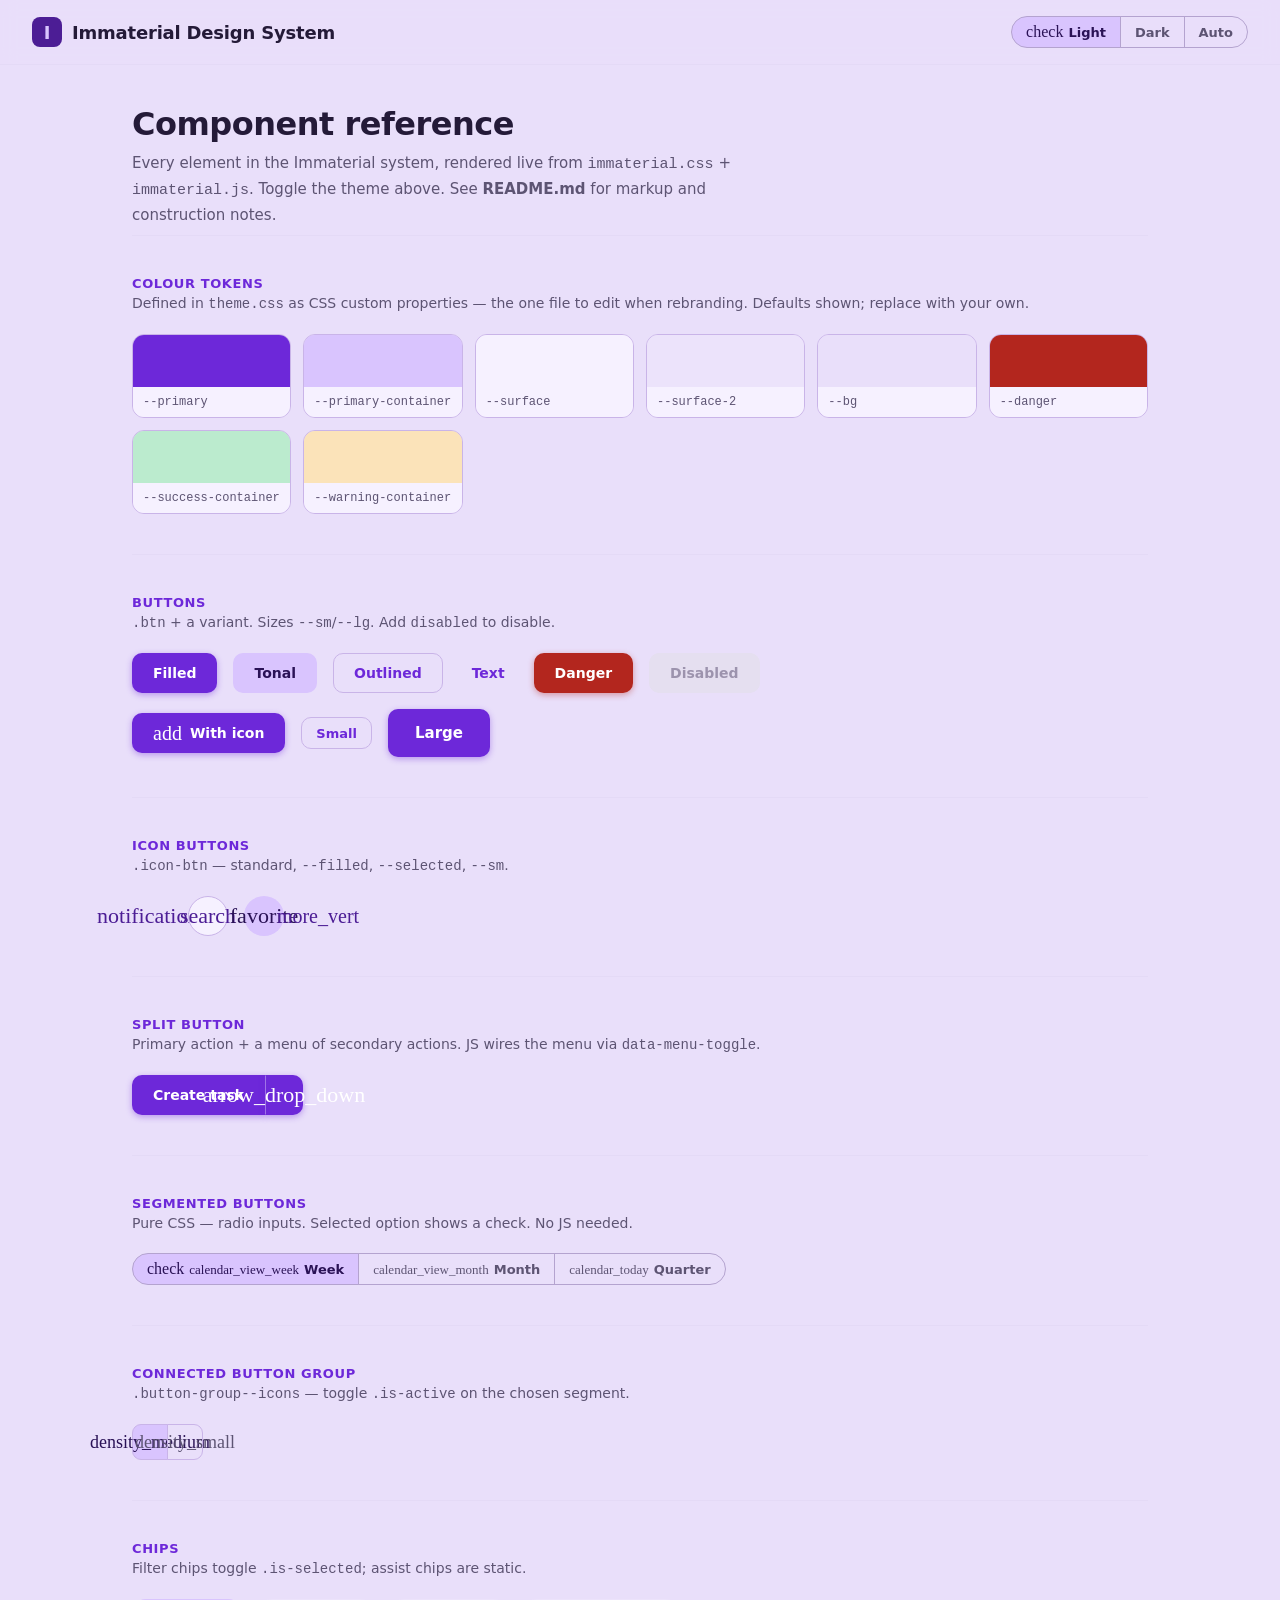
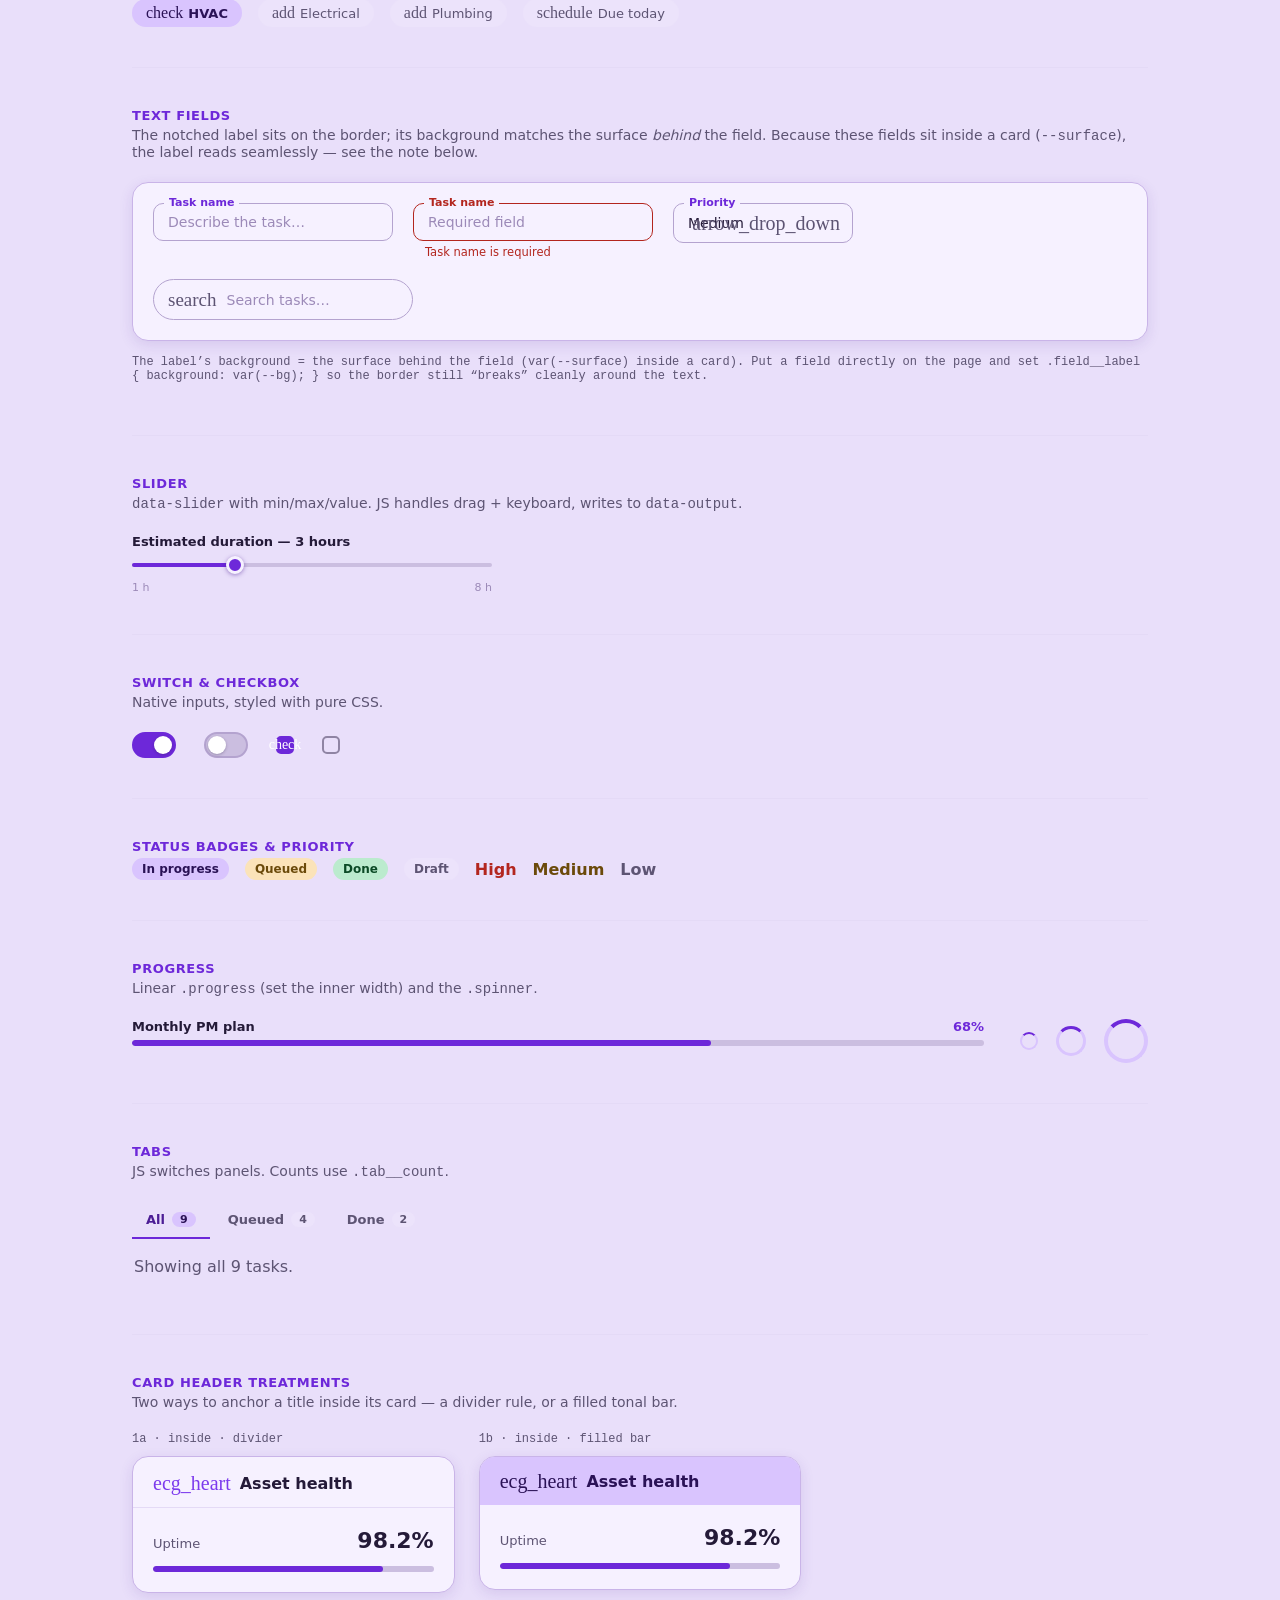
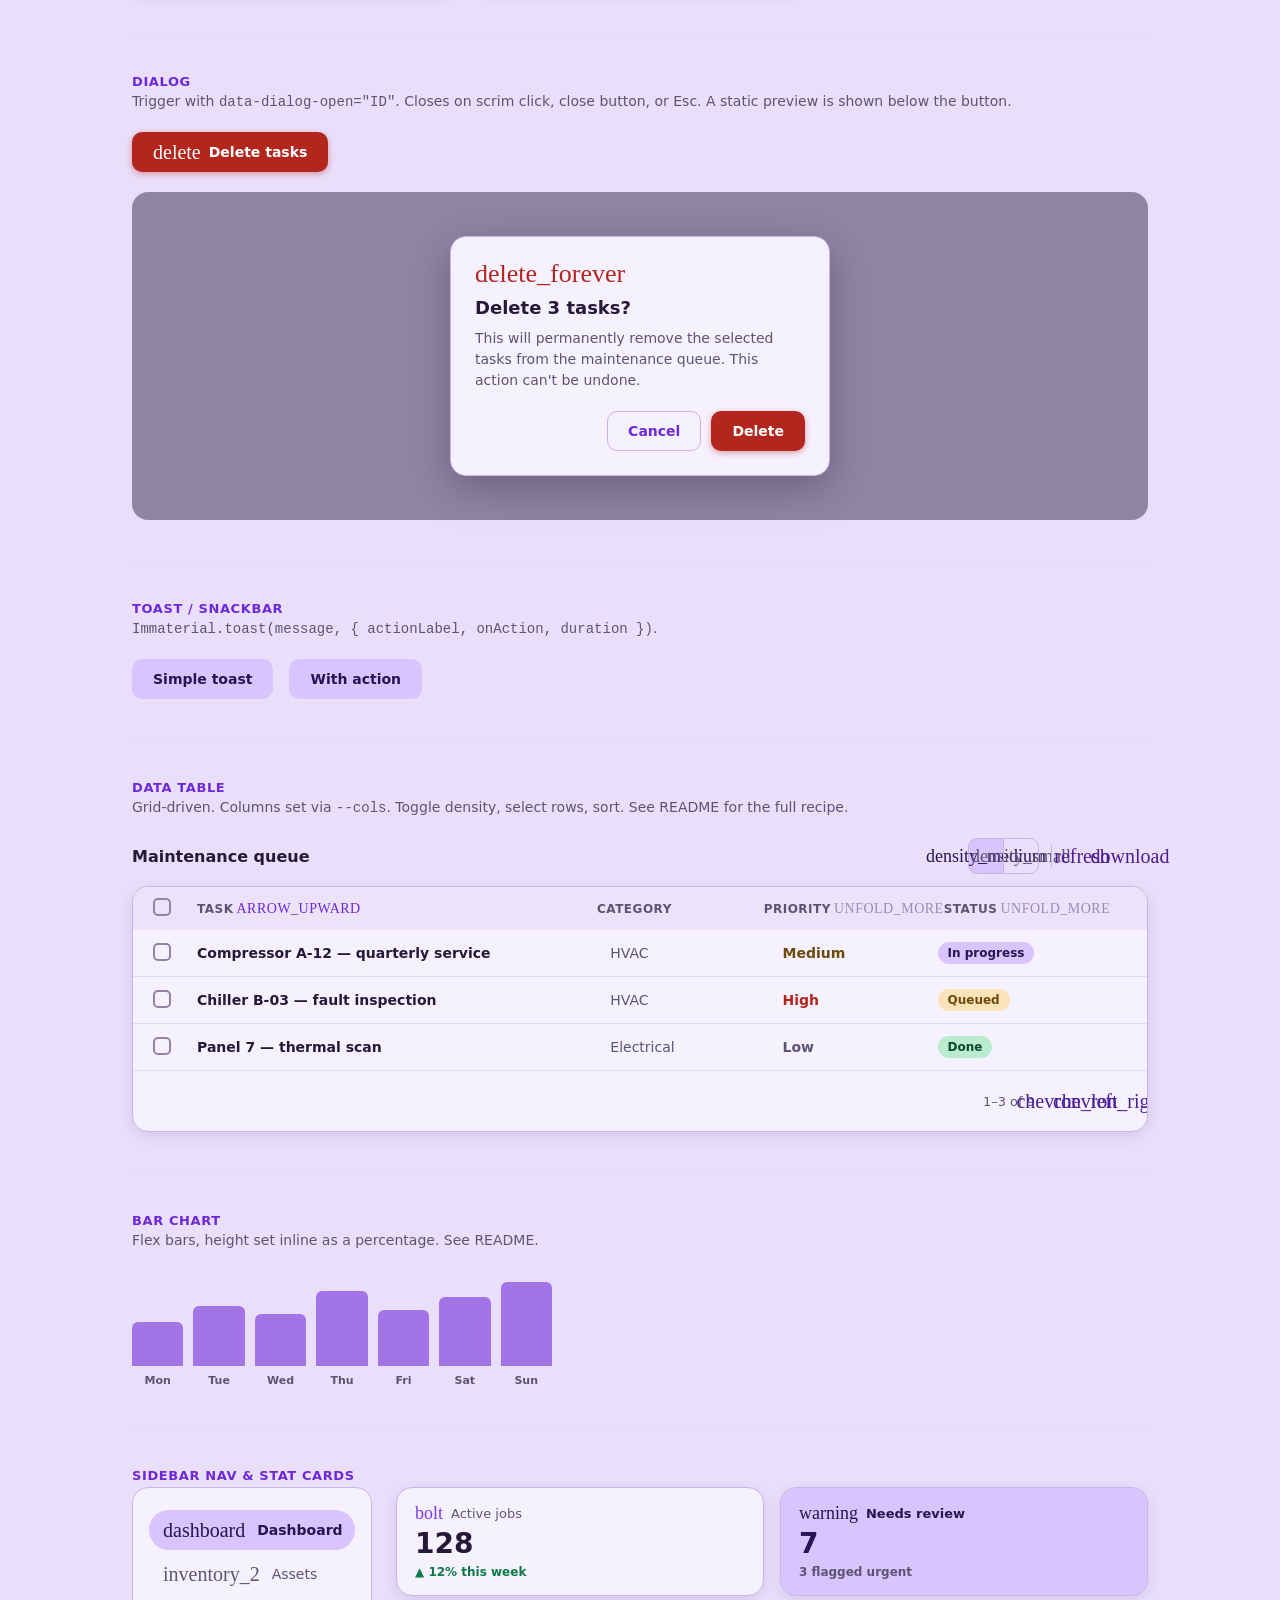
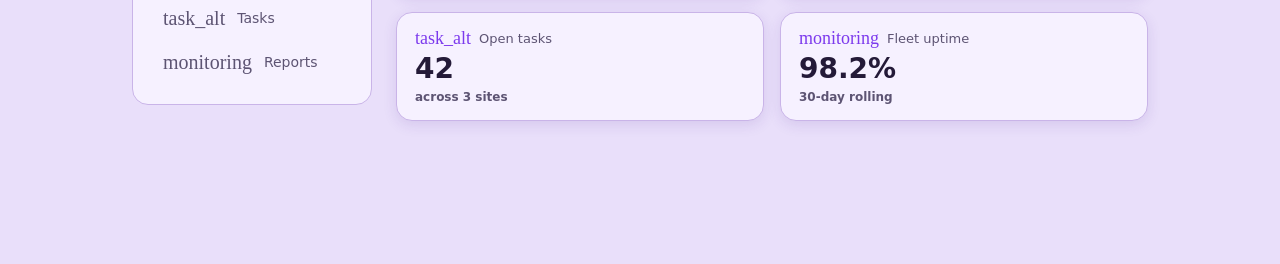
==== showcase.html @ 4eaa30fc "Add files via upload" ====
<!DOCTYPE html>
<html lang="en" data-theme="light">
<head>
<meta charset="utf-8">
<meta name="viewport" content="width=device-width, initial-scale=1">
<title>Immaterial Design System — Reference</title>
<link rel="stylesheet" href="theme.css">
<link rel="stylesheet" href="immaterial.css">
<style>
  /* Fonts are assumed to be self-hosted locally (see README §1).
     Point these at your own font files; the demo falls back to
     system fonts if they aren't present. */
  @font-face {
    font-family: 'Roboto Flex';
    src: url('fonts/RobotoFlex.woff2') format('woff2');
    font-weight: 100 1000; font-display: swap;
  }
  @font-face {
    font-family: 'Material Symbols Rounded';
    src: url('fonts/MaterialSymbolsRounded.woff2') format('woff2');
    font-weight: 100 700; font-display: swap;
  }
</style>
<style>
  /* Demo-page scaffolding only — NOT part of the design system. */
  body { padding-bottom: 120px; }
  .topbar {
    position: sticky; top: 0; z-index: 50;
    display: flex; align-items: center; gap: 16px;
    padding: 16px 32px;
    background: color-mix(in srgb, var(--bg) 88%, transparent);
    backdrop-filter: blur(8px);
    border-bottom: 1px solid var(--divider);
  }
  .topbar__title { font-size: 18px; font-weight: 700; letter-spacing: -0.2px; flex: 1; display: flex; align-items: center; gap: 10px; }
  .topbar__logo { width: 30px; height: 30px; border-radius: 8px; background: var(--primary-strong); color: var(--primary-container); display: flex; align-items: center; justify-content: center; font-weight: 700; }
  .wrap { max-width: 1080px; margin: 0 auto; padding: 0 32px; }
  .lead { padding: 40px 0 8px; }
  .lead h1 { font-size: 32px; font-weight: 700; letter-spacing: -0.5px; margin: 0 0 8px; }
  .lead p { color: var(--text-muted); font-size: 15px; line-height: 1.6; margin: 0; max-width: 620px; }
  section.block { padding: 40px 0; border-top: 1px solid var(--divider); }
  section.block > h2 { font-size: 13px; font-weight: 700; letter-spacing: 0.6px; text-transform: uppercase; color: var(--primary); margin: 0 0 4px; }
  section.block > .desc { color: var(--text-muted); font-size: 14px; margin: 0 0 22px; }
  .row { display: flex; flex-wrap: wrap; gap: 16px; align-items: center; }
  .row--top { align-items: flex-start; }
  .stack { display: flex; flex-direction: column; gap: 16px; }
  .swatches { display: grid; grid-template-columns: repeat(auto-fill, minmax(150px, 1fr)); gap: 12px; }
  .swatch { border: 1px solid var(--border); border-radius: 12px; overflow: hidden; font-size: 12px; }
  .swatch__chip { height: 52px; }
  .swatch__name { padding: 8px 10px; background: var(--surface); color: var(--text-muted); font-family: ui-monospace, monospace; }
  .cards-grid { display: grid; grid-template-columns: repeat(auto-fill, minmax(300px, 1fr)); gap: 34px 24px; }
  .cardcase { display: flex; flex-direction: column; gap: 10px; }
  .cardcase__tag { font-family: ui-monospace, monospace; font-size: 12px; color: var(--text-muted); }
  .demo-body { display: flex; flex-direction: column; gap: 13px; }
  .demo-body__row { display: flex; justify-content: space-between; align-items: baseline; }
  .caption { font-size: 12px; color: var(--text-muted); font-family: ui-monospace, monospace; }
</style>
</head>
<body>

<!-- ══════ TOP BAR ══════ -->
<div class="topbar">
  <div class="topbar__title"><span class="topbar__logo">I</span> Immaterial Design System</div>
  <div class="segmented" role="radiogroup" aria-label="Theme">
    <label class="segmented__option"><input type="radio" name="theme" value="light" checked onchange="Immaterial.setTheme('light')"><span class="icon segmented__check">check</span>Light</label>
    <label class="segmented__option"><input type="radio" name="theme" value="dark" onchange="Immaterial.setTheme('dark')"><span class="icon segmented__check">check</span>Dark</label>
    <label class="segmented__option"><input type="radio" name="theme" value="auto" onchange="Immaterial.setTheme('auto')"><span class="icon segmented__check">check</span>Auto</label>
  </div>
</div>

<div class="wrap">

  <div class="lead">
    <h1>Component reference</h1>
    <p>Every element in the Immaterial system, rendered live from <code>immaterial.css</code> + <code>immaterial.js</code>. Toggle the theme above. See <strong>README.md</strong> for markup and construction notes.</p>
  </div>

  <!-- COLOUR TOKENS -->
  <section class="block">
    <h2>Colour tokens</h2>
    <p class="desc">Defined in <code>theme.css</code> as CSS custom properties — the one file to edit when rebranding. Defaults shown; replace with your own.</p>
    <div class="swatches">
      <div class="swatch"><div class="swatch__chip" style="background:var(--primary)"></div><div class="swatch__name">--primary</div></div>
      <div class="swatch"><div class="swatch__chip" style="background:var(--primary-container)"></div><div class="swatch__name">--primary-container</div></div>
      <div class="swatch"><div class="swatch__chip" style="background:var(--surface)"></div><div class="swatch__name">--surface</div></div>
      <div class="swatch"><div class="swatch__chip" style="background:var(--surface-2)"></div><div class="swatch__name">--surface-2</div></div>
      <div class="swatch"><div class="swatch__chip" style="background:var(--bg)"></div><div class="swatch__name">--bg</div></div>
      <div class="swatch"><div class="swatch__chip" style="background:var(--danger)"></div><div class="swatch__name">--danger</div></div>
      <div class="swatch"><div class="swatch__chip" style="background:var(--success-container)"></div><div class="swatch__name">--success-container</div></div>
      <div class="swatch"><div class="swatch__chip" style="background:var(--warning-container)"></div><div class="swatch__name">--warning-container</div></div>
    </div>
  </section>

  <!-- BUTTONS -->
  <section class="block">
    <h2>Buttons</h2>
    <p class="desc"><code>.btn</code> + a variant. Sizes <code>--sm</code>/<code>--lg</code>. Add <code>disabled</code> to disable.</p>
    <div class="stack">
      <div class="row">
        <button class="btn btn--filled">Filled</button>
        <button class="btn btn--tonal">Tonal</button>
        <button class="btn btn--outlined">Outlined</button>
        <button class="btn btn--text">Text</button>
        <button class="btn btn--danger">Danger</button>
        <button class="btn btn--filled" disabled>Disabled</button>
      </div>
      <div class="row">
        <button class="btn btn--filled"><span class="icon">add</span> With icon</button>
        <button class="btn btn--sm btn--outlined">Small</button>
        <button class="btn btn--lg btn--filled">Large</button>
      </div>
    </div>
  </section>

  <!-- ICON BUTTONS -->
  <section class="block">
    <h2>Icon buttons</h2>
    <p class="desc"><code>.icon-btn</code> — standard, <code>--filled</code>, <code>--selected</code>, <code>--sm</code>.</p>
    <div class="row">
      <button class="icon-btn"><span class="icon">notifications</span></button>
      <button class="icon-btn icon-btn--filled"><span class="icon">search</span></button>
      <button class="icon-btn icon-btn--selected"><span class="icon">favorite</span></button>
      <button class="icon-btn icon-btn--sm"><span class="icon">more_vert</span></button>
    </div>
  </section>

  <!-- SPLIT BUTTON -->
  <section class="block">
    <h2>Split button</h2>
    <p class="desc">Primary action + a menu of secondary actions. JS wires the menu via <code>data-menu-toggle</code>.</p>
    <div class="split-button" data-menu-wrap>
      <button class="btn btn--filled split-button__main" onclick="Immaterial.toast('Task created')">Create task</button>
      <button class="btn btn--filled split-button__arrow" data-menu-toggle aria-label="More actions"><span class="icon">arrow_drop_down</span></button>
      <div class="menu menu--right" hidden>
        <button class="menu__item" onclick="Immaterial.toast('Opening assignment…')">Create &amp; assign…</button>
        <button class="menu__item" onclick="Immaterial.toast('Saved as draft')">Save as draft</button>
      </div>
    </div>
  </section>

  <!-- SEGMENTED -->
  <section class="block">
    <h2>Segmented buttons</h2>
    <p class="desc">Pure CSS — radio inputs. Selected option shows a check. No JS needed.</p>
    <div class="segmented" role="radiogroup" aria-label="Range">
      <label class="segmented__option"><input type="radio" name="range" checked><span class="icon segmented__check">check</span><span class="icon">calendar_view_week</span>Week</label>
      <label class="segmented__option"><input type="radio" name="range"><span class="icon segmented__check">check</span><span class="icon">calendar_view_month</span>Month</label>
      <label class="segmented__option"><input type="radio" name="range"><span class="icon segmented__check">check</span><span class="icon">calendar_today</span>Quarter</label>
    </div>
  </section>

  <!-- BUTTON GROUP -->
  <section class="block">
    <h2>Connected button group</h2>
    <p class="desc"><code>.button-group--icons</code> — toggle <code>.is-active</code> on the chosen segment.</p>
    <div class="button-group button-group--icons" id="density-demo">
      <button class="is-active" onclick="pick(this)"><span class="icon">density_medium</span></button>
      <button onclick="pick(this)"><span class="icon">density_small</span></button>
    </div>
  </section>

  <!-- CHIPS -->
  <section class="block">
    <h2>Chips</h2>
    <p class="desc">Filter chips toggle <code>.is-selected</code>; assist chips are static.</p>
    <div class="row">
      <button class="chip is-selected" onclick="this.classList.toggle('is-selected'); this.querySelector('.icon').textContent = this.classList.contains('is-selected') ? 'check' : 'add'"><span class="icon">check</span>HVAC</button>
      <button class="chip" onclick="this.classList.toggle('is-selected'); this.querySelector('.icon').textContent = this.classList.contains('is-selected') ? 'check' : 'add'"><span class="icon">add</span>Electrical</button>
      <button class="chip" onclick="this.classList.toggle('is-selected'); this.querySelector('.icon').textContent = this.classList.contains('is-selected') ? 'check' : 'add'"><span class="icon">add</span>Plumbing</button>
      <span class="chip chip--assist"><span class="icon">schedule</span>Due today</span>
    </div>
  </section>

  <!-- FIELDS -->
  <section class="block">
    <h2>Text fields</h2>
    <p class="desc">The notched label sits on the border; its background matches the surface <em>behind</em> the field. Because these fields sit inside a card (<code>--surface</code>), the label reads seamlessly — see the note below.</p>
    <div class="card"><div class="card__body">
      <div class="row row--top" style="gap:20px">
        <label class="field" style="width:240px">
          <span class="field__label">Task name</span>
          <input class="field__input" placeholder="Describe the task…">
        </label>
        <div style="width:240px">
          <label class="field field--error field--block">
            <span class="field__label">Task name</span>
            <input class="field__input" placeholder="Required field">
          </label>
          <div class="field__error">Task name is required</div>
        </div>
        <label class="field field--select" style="width:180px">
          <span class="field__label">Priority</span>
          <select><option>High</option><option selected>Medium</option><option>Low</option></select>
          <span class="icon field__caret">arrow_drop_down</span>
        </label>
        <div class="field field--pill" style="width:260px">
          <span class="icon field__leading">search</span>
          <input class="field__input" placeholder="Search tasks…">
        </div>
      </div>
    </div></div>
    <p class="caption" style="margin-top:14px">The label’s background = the surface behind the field (<code>var(--surface)</code> inside a card). Put a field directly on the page and set <code>.field__label { background: var(--bg); }</code> so the border still “breaks” cleanly around the text.</p>
  </section>

  <!-- SLIDER -->
  <section class="block">
    <h2>Slider</h2>
    <p class="desc"><code>data-slider</code> with min/max/value. JS handles drag + keyboard, writes to <code>data-output</code>.</p>
    <div style="max-width:360px">
      <div style="font-size:13px;font-weight:600;color:var(--text);margin-bottom:2px">Estimated duration — <span id="dur">3 hours</span></div>
      <div class="slider" data-slider data-min="1" data-max="8" data-step="1" data-value="3" data-output="#dur" data-suffix=" hours" aria-label="Duration">
        <div class="slider__track"></div>
        <div class="slider__fill"></div>
        <div class="slider__thumb"></div>
      </div>
      <div class="slider__scale"><span>1 h</span><span>8 h</span></div>
    </div>
  </section>

  <!-- SWITCH + CHECKBOX -->
  <section class="block">
    <h2>Switch &amp; checkbox</h2>
    <p class="desc">Native inputs, styled with pure CSS.</p>
    <div class="row" style="gap:28px">
      <label class="switch"><input type="checkbox" checked><span class="switch__track"><span class="switch__thumb"></span></span></label>
      <label class="switch"><input type="checkbox"><span class="switch__track"><span class="switch__thumb"></span></span></label>
      <input class="checkbox" type="checkbox" checked>
      <input class="checkbox" type="checkbox">
    </div>
  </section>

  <!-- BADGES -->
  <section class="block">
    <h2>Status badges &amp; priority</h2>
    <div class="row">
      <span class="badge badge--primary">In progress</span>
      <span class="badge badge--warning">Queued</span>
      <span class="badge badge--success">Done</span>
      <span class="badge badge--neutral">Draft</span>
      <span class="priority priority--high">High</span>
      <span class="priority priority--medium">Medium</span>
      <span class="priority priority--low">Low</span>
    </div>
  </section>

  <!-- PROGRESS -->
  <section class="block">
    <h2>Progress</h2>
    <p class="desc">Linear <code>.progress</code> (set the inner width) and the <code>.spinner</code>.</p>
    <div class="row row--top" style="gap:36px">
      <div style="flex:1;min-width:220px">
        <div style="display:flex;justify-content:space-between;font-size:13px;margin-bottom:6px"><span style="font-weight:600">Monthly PM plan</span><span style="font-weight:700;color:var(--primary)">68%</span></div>
        <div class="progress"><div class="progress__bar" style="width:68%"></div></div>
      </div>
      <div class="row" style="gap:18px"><div class="spinner spinner--sm"></div><div class="spinner"></div><div class="spinner spinner--lg"></div></div>
    </div>
  </section>

  <!-- TABS -->
  <section class="block" data-tabs-scope>
    <h2>Tabs</h2>
    <p class="desc">JS switches panels. Counts use <code>.tab__count</code>.</p>
    <div class="tabs" data-tabs>
      <button class="tab is-active" data-tab="all">All <span class="tab__count">9</span></button>
      <button class="tab" data-tab="queued">Queued <span class="tab__count">4</span></button>
      <button class="tab" data-tab="done">Done <span class="tab__count">2</span></button>
    </div>
    <div class="tab-panel" data-tab-panel="all"    style="padding:18px 2px;color:var(--text-muted)">Showing all 9 tasks.</div>
    <div class="tab-panel" data-tab-panel="queued" style="padding:18px 2px;color:var(--text-muted)" hidden>Showing 4 queued tasks.</div>
    <div class="tab-panel" data-tab-panel="done"   style="padding:18px 2px;color:var(--text-muted)" hidden>Showing 2 completed tasks.</div>
  </section>

  <!-- CARD HEADERS -->
  <section class="block">
    <h2>Card header treatments</h2>
    <p class="desc">Two ways to anchor a title inside its card — a divider rule, or a filled tonal bar.</p>
    <div class="cards-grid">

      <div class="cardcase">
        <span class="cardcase__tag">1a · inside · divider</span>
        <div class="card">
          <div class="card__header card__header--divider"><span class="card__title"><span class="icon">ecg_heart</span>Asset health</span></div>
          <div class="card__body"><div class="demo-body"><div class="demo-body__row"><span style="font-size:13px;color:var(--text-muted)">Uptime</span><span style="font-size:22px;font-weight:700">98.2%</span></div><div class="progress"><div class="progress__bar" style="width:82%"></div></div></div></div>
        </div>
      </div>

      <div class="cardcase">
        <span class="cardcase__tag">1b · inside · filled bar</span>
        <div class="card card--clip">
          <div class="card__header card__header--filled"><span class="card__title" style="color:inherit"><span class="icon">ecg_heart</span>Asset health</span></div>
          <div class="card__body"><div class="demo-body"><div class="demo-body__row"><span style="font-size:13px;color:var(--text-muted)">Uptime</span><span style="font-size:22px;font-weight:700">98.2%</span></div><div class="progress"><div class="progress__bar" style="width:82%"></div></div></div></div>
        </div>
      </div>

    </div>
  </section>

  <!-- DIALOG -->
  <section class="block">
    <h2>Dialog</h2>
    <p class="desc">Trigger with <code>data-dialog-open="ID"</code>. Closes on scrim click, close button, or Esc. A static preview is shown below the button.</p>
    <button class="btn btn--danger" data-dialog-open="demo-dialog"><span class="icon">delete</span> Delete tasks</button>

    <!-- static preview (renders the modal inline, no trigger needed) -->
    <div style="margin-top:20px; background:var(--scrim); border-radius:16px; padding:44px; display:flex; justify-content:center;">
      <div class="dialog" style="animation:none">
        <div class="dialog__icon dialog__icon--danger"><span class="icon">delete_forever</span></div>
        <div class="dialog__title">Delete 3 tasks?</div>
        <div class="dialog__text">This will permanently remove the selected tasks from the maintenance queue. This action can't be undone.</div>
        <div class="dialog__actions">
          <button class="btn btn--outlined">Cancel</button>
          <button class="btn btn--danger">Delete</button>
        </div>
      </div>
    </div>

    <div class="dialog-scrim" id="demo-dialog" hidden>
      <div class="dialog">
        <div class="dialog__icon dialog__icon--danger"><span class="icon">delete_forever</span></div>
        <div class="dialog__title">Delete 3 tasks?</div>
        <div class="dialog__text">This will permanently remove the selected tasks from the maintenance queue. This action can't be undone.</div>
        <div class="dialog__actions">
          <button class="btn btn--outlined" data-dialog-close>Cancel</button>
          <button class="btn btn--danger" data-dialog-close onclick="Immaterial.toast('3 tasks deleted')">Delete</button>
        </div>
      </div>
    </div>
  </section>

  <!-- TOAST -->
  <section class="block">
    <h2>Toast / snackbar</h2>
    <p class="desc"><code>Immaterial.toast(message, { actionLabel, onAction, duration })</code>.</p>
    <div class="row">
      <button class="btn btn--tonal" onclick="Immaterial.toast('Task created and added to the queue')">Simple toast</button>
      <button class="btn btn--tonal" onclick="Immaterial.toast('Task deleted', { actionLabel: 'Undo', onAction: function(){ Immaterial.toast('Restored'); } })">With action</button>
    </div>
  </section>

  <!-- TABLE -->
  <section class="block">
    <h2>Data table</h2>
    <p class="desc">Grid-driven. Columns set via <code>--cols</code>. Toggle density, select rows, sort. See README for the full recipe.</p>
    <div class="toolbar" style="margin-bottom:12px">
      <span style="font-size:16px;font-weight:650">Maintenance queue</span>
      <span class="toolbar__spacer"></span>
      <div class="button-group button-group--icons" onclick="var t=document.getElementById('demo-table'); if(event.target.closest('button')){[...this.children].forEach(function(b){b.classList.remove('is-active')}); event.target.closest('button').classList.add('is-active'); t.classList.toggle('table--dense', event.target.closest('button')===this.children[1]);}">
        <button class="is-active" title="Comfortable"><span class="icon">density_medium</span></button>
        <button title="Compact"><span class="icon">density_small</span></button>
      </div>
      <span class="toolbar__divider"></span>
      <button class="icon-btn icon-btn--sm" title="Refresh"><span class="icon">refresh</span></button>
      <button class="icon-btn icon-btn--sm" title="Export"><span class="icon">download</span></button>
    </div>

    <div class="card" style="overflow:hidden">
      <div id="demo-table" class="table">
        <div class="table__head" style="--cols: 44px 2.4fr 1fr 0.9fr 1.1fr">
          <span><input class="checkbox" type="checkbox" onclick="var c=this.checked;document.querySelectorAll('#demo-table .table__row .checkbox').forEach(function(x){x.checked=c;x.closest('.table__row').classList.toggle('is-selected',c)})"></span>
          <span class="table__sort is-active">Task <span class="icon">arrow_upward</span></span>
          <span>Category</span>
          <span class="table__sort">Priority <span class="icon">unfold_more</span></span>
          <span class="table__sort">Status <span class="icon">unfold_more</span></span>
        </div>
        <div class="table__row" style="--cols: 44px 2.4fr 1fr 0.9fr 1.1fr">
          <span><input class="checkbox" type="checkbox" onclick="this.closest('.table__row').classList.toggle('is-selected',this.checked)"></span>
          <span style="font-weight:550">Compressor A-12 — quarterly service</span>
          <span style="color:var(--text-muted)">HVAC</span>
          <span class="priority priority--medium">Medium</span>
          <span><span class="badge badge--primary">In progress</span></span>
        </div>
        <div class="table__row" style="--cols: 44px 2.4fr 1fr 0.9fr 1.1fr">
          <span><input class="checkbox" type="checkbox" onclick="this.closest('.table__row').classList.toggle('is-selected',this.checked)"></span>
          <span style="font-weight:550">Chiller B-03 — fault inspection</span>
          <span style="color:var(--text-muted)">HVAC</span>
          <span class="priority priority--high">High</span>
          <span><span class="badge badge--warning">Queued</span></span>
        </div>
        <div class="table__row" style="--cols: 44px 2.4fr 1fr 0.9fr 1.1fr">
          <span><input class="checkbox" type="checkbox" onclick="this.closest('.table__row').classList.toggle('is-selected',this.checked)"></span>
          <span style="font-weight:550">Panel 7 — thermal scan</span>
          <span style="color:var(--text-muted)">Electrical</span>
          <span class="priority priority--low">Low</span>
          <span><span class="badge badge--success">Done</span></span>
        </div>
      </div>
      <div class="pagination"><span style="margin-right:8px">1–3 of 9</span><button class="icon-btn icon-btn--sm"><span class="icon">chevron_left</span></button><button class="icon-btn icon-btn--sm"><span class="icon">chevron_right</span></button></div>
    </div>
  </section>

  <!-- BAR CHART -->
  <section class="block">
    <h2>Bar chart</h2>
    <p class="desc">Flex bars, height set inline as a percentage. See README.</p>
    <div style="max-width:420px">
      <div class="bar-chart">
        <div class="bar-chart__bar" style="height:46%"></div>
        <div class="bar-chart__bar" style="height:62%"></div>
        <div class="bar-chart__bar" style="height:54%"></div>
        <div class="bar-chart__bar" style="height:78%"></div>
        <div class="bar-chart__bar" style="height:58%"></div>
        <div class="bar-chart__bar" style="height:72%"></div>
        <div class="bar-chart__bar" style="height:88%"></div>
      </div>
      <div class="bar-chart__labels"><span class="bar-chart__label">Mon</span><span class="bar-chart__label">Tue</span><span class="bar-chart__label">Wed</span><span class="bar-chart__label">Thu</span><span class="bar-chart__label">Fri</span><span class="bar-chart__label">Sat</span><span class="bar-chart__label">Sun</span></div>
    </div>
  </section>

  <!-- SIDEBAR + STAT CARDS -->
  <section class="block">
    <h2>Sidebar nav &amp; stat cards</h2>
    <div class="row row--top" style="gap:24px">
      <div class="sidebar" style="border-radius:16px;border:1px solid var(--border)">
        <a class="nav-item is-active"><span class="icon">dashboard</span>Dashboard</a>
        <a class="nav-item"><span class="icon">inventory_2</span>Assets</a>
        <a class="nav-item"><span class="icon">task_alt</span>Tasks</a>
        <a class="nav-item"><span class="icon">monitoring</span>Reports</a>
      </div>
      <div style="flex:1;min-width:280px;display:grid;grid-template-columns:1fr 1fr;gap:16px">
        <div class="stat-card"><div class="stat-card__label"><span class="icon">bolt</span>Active jobs</div><div class="stat-card__value">128</div><div class="stat-card__delta stat-card__delta--up">▲ 12% this week</div></div>
        <div class="stat-card stat-card--accent"><div class="stat-card__label"><span class="icon">warning</span>Needs review</div><div class="stat-card__value">7</div><div class="stat-card__delta">3 flagged urgent</div></div>
        <div class="stat-card"><div class="stat-card__label"><span class="icon">task_alt</span>Open tasks</div><div class="stat-card__value">42</div><div class="stat-card__delta">across 3 sites</div></div>
        <div class="stat-card"><div class="stat-card__label"><span class="icon">monitoring</span>Fleet uptime</div><div class="stat-card__value">98.2%</div><div class="stat-card__delta">30-day rolling</div></div>
      </div>
    </div>
  </section>

</div>

<script src="immaterial.js"></script>
<script>
  // Demo-only glue for the connected button group
  function pick(btn){ [...btn.parentElement.children].forEach(function(b){ b.classList.remove('is-active'); }); btn.classList.add('is-active'); }
</script>
</body>
</html>
---- theme.css ----
/* ============================================================
   IMMATERIAL — THEME TOKENS  (designer input file)
   ------------------------------------------------------------
   THIS is the file you edit to rebrand the system. Every colour
   the components use is defined here as a CSS custom property.
   Change these values (or override them in your own stylesheet)
   and the whole library re-skins. immaterial.css never hardcodes
   a colour — it only references these tokens.

   Load order matters:  theme.css  BEFORE  immaterial.css
   ------------------------------------------------------------
   Light  = the :root defaults below
   Dark   = <html data-theme="dark">  OR  the OS media query
   Force light on a dark OS: <html data-theme="light">
   ============================================================ */

:root {
  color-scheme: light;
  --bg:                  #E9DFFA;
  --surface:             #F6F1FF;
  --surface-2:           #ECE3FB;
  --surface-3:           #E0D2F7;
  --border:              #C9B4E8;
  --divider:             #E4DAF6;
  --outline:             #B4A3CF;

  --primary:             #6D28D9;
  --primary-hover:       #7C3AED;
  --primary-strong:      #4C1D95;
  --on-primary:          #FFFFFF;
  --primary-container:   #D9C4FE;
  --on-primary-container:#2A1256;

  --text:                #241A38;
  --text-muted:          #5D5473;
  --text-faint:          #9C8AB8;

  --danger:              #B3261E;
  --danger-hover:        #9C1F18;
  --on-danger:           #FFFFFF;
  --danger-text:         #B3261E;

  --success:             #0E7A43;
  --success-container:   #BBEBCE;
  --on-success-container:#0B4A26;
  --warning-container:   #FBE3B9;
  --on-warning-container:#6B4A0A;

  --disabled-bg:         #E5DFF0;
  --disabled-text:       #9C93AD;

  --track:               #CBBEE0;
  --row-hover:           #F0E8FC;
  --row-selected:        #EDE2FE;
  --chart-bar:           #A374E8;
  --ring:                #7C3AED;

  --scrim:               rgba(36, 26, 56, 0.45);
  --snackbar-bg:         #322A44;
  --snackbar-text:       #F1EAFB;
  --snackbar-action:     #C9AFFA;

  --shadow-card:   0 4px 14px rgba(76, 29, 149, 0.12);
  --shadow-pop:    0 6px 20px rgba(76, 29, 149, 0.22);
  --shadow-dialog: 0 12px 40px rgba(36, 26, 56, 0.35);
}

/* Dark palette — shared by explicit opt-in and OS preference */
[data-theme="dark"] {
  color-scheme: dark;
  --bg:                  #14101C;
  --surface:             #211A2E;
  --surface-2:           #2A2140;
  --surface-3:           #352A4E;
  --border:              #43395A;
  --divider:             #322A44;
  --outline:             #6A5B84;

  --primary:             #C9A9FF;
  --primary-hover:       #D8C0FF;
  --primary-strong:      #E7D6FF;
  --on-primary:          #2A1256;
  --primary-container:   #4A2E7A;
  --on-primary-container:#EADBFF;

  --text:                #ECE4F8;
  --text-muted:          #B4A7C9;
  --text-faint:          #82758F;

  --danger:              #93000A;
  --danger-hover:        #B21F13;
  --on-danger:           #FFDAD6;
  --danger-text:         #FFB4AB;

  --success:             #6FD79B;
  --success-container:   #0B4A26;
  --on-success-container:#BBEBCE;
  --warning-container:   #5A4212;
  --on-warning-container:#FBE3B9;

  --disabled-bg:         #2A2440;
  --disabled-text:       #6E6486;

  --track:               #3A3152;
  --row-hover:           #2A2240;
  --row-selected:        #38295A;
  --chart-bar:           #9B72E8;
  --ring:                #C9A9FF;

  --scrim:               rgba(0, 0, 0, 0.62);
  --snackbar-bg:         #E7DEF6;
  --snackbar-text:       #241A38;
  --snackbar-action:     #6D28D9;

  --shadow-card:   0 4px 14px rgba(0, 0, 0, 0.40);
  --shadow-pop:    0 6px 20px rgba(0, 0, 0, 0.50);
  --shadow-dialog: 0 12px 40px rgba(0, 0, 0, 0.60);
}

@media (prefers-color-scheme: dark) {
  :root:not([data-theme="light"]) {
    color-scheme: dark;
    --bg:                  #14101C;
    --surface:             #211A2E;
    --surface-2:           #2A2140;
    --surface-3:           #352A4E;
    --border:              #43395A;
    --divider:             #322A44;
    --outline:             #6A5B84;

    --primary:             #C9A9FF;
    --primary-hover:       #D8C0FF;
    --primary-strong:      #E7D6FF;
    --on-primary:          #2A1256;
    --primary-container:   #4A2E7A;
    --on-primary-container:#EADBFF;

    --text:                #ECE4F8;
    --text-muted:          #B4A7C9;
    --text-faint:          #82758F;

    --danger:              #93000A;
    --danger-hover:        #B21F13;
    --on-danger:           #FFDAD6;
    --danger-text:         #FFB4AB;

    --success:             #6FD79B;
    --success-container:   #0B4A26;
    --on-success-container:#BBEBCE;
    --warning-container:   #5A4212;
    --on-warning-container:#FBE3B9;

    --disabled-bg:         #2A2440;
    --disabled-text:       #6E6486;

    --track:               #3A3152;
    --row-hover:           #2A2240;
    --row-selected:        #38295A;
    --chart-bar:           #9B72E8;
    --ring:                #C9A9FF;

    --scrim:               rgba(0, 0, 0, 0.62);
    --snackbar-bg:         #E7DEF6;
    --snackbar-text:       #241A38;
    --snackbar-action:     #6D28D9;

    --shadow-card:   0 4px 14px rgba(0, 0, 0, 0.40);
    --shadow-pop:    0 6px 20px rgba(0, 0, 0, 0.50);
    --shadow-dialog: 0 12px 40px rgba(0, 0, 0, 0.60);
  }
}
---- immaterial.css ----
/* ============================================================
   IMMATERIAL DESIGN SYSTEM — components
   Framework-free. Load AFTER theme.css (which defines every
   colour token this file references). No colour is hardcoded
   here; retheme by editing theme.css.
   Fonts: Roboto Flex + Material Symbols Rounded (see README).
   ============================================================ */

/* ---------- 2. BASE ---------- */
*, *::before, *::after { box-sizing: border-box; }

body {
  margin: 0;
  background: var(--bg);
  color: var(--text);
  font-family: 'Roboto Flex', system-ui, -apple-system, sans-serif;
  -webkit-font-smoothing: antialiased;
}

a { color: var(--primary); text-decoration: none; }
a:hover { color: var(--primary-strong); text-decoration: underline; }

::placeholder { color: var(--text-faint); }

/* Material Symbols helper */
.icon {
  font-family: 'Material Symbols Rounded';
  font-weight: 400;
  font-style: normal;
  line-height: 1;
  display: inline-block;
  -webkit-font-smoothing: antialiased;
  user-select: none;
  vertical-align: middle;
}

/* ---------- 3. BUTTONS ---------- */
.btn {
  font-family: inherit;
  font-size: 14px;
  font-weight: 600;
  line-height: 1;
  display: inline-flex;
  align-items: center;
  justify-content: center;
  gap: 8px;
  height: 40px;
  padding: 0 20px;
  border-radius: 10px;
  border: 1.5px solid transparent;
  cursor: pointer;
  user-select: none;
  white-space: nowrap;
  transition: background .12s, border-color .12s, opacity .12s, transform .05s;
}
.btn:active { transform: translateY(1px); }
.btn:focus-visible { outline: none; box-shadow: 0 0 0 3px color-mix(in srgb, var(--ring) 45%, transparent); }
.btn .icon { font-size: 20px; }

.btn--filled   { background: var(--primary); color: var(--on-primary); box-shadow: 0 2px 6px rgba(109, 40, 217, 0.40); }
.btn--filled:hover { background: var(--primary-hover); }

.btn--outlined { background: transparent; border-color: var(--border); color: var(--primary); }
.btn--outlined:hover { background: var(--surface-2); }

.btn--text     { background: transparent; color: var(--primary); padding: 0 12px; }
.btn--text:hover { background: var(--surface-2); }

.btn--tonal    { background: var(--primary-container); color: var(--on-primary-container); }
.btn--tonal:hover { background: color-mix(in srgb, var(--primary-container) 82%, var(--primary)); }

.btn--danger   { background: var(--danger); color: var(--on-danger); box-shadow: 0 2px 6px rgba(179, 38, 30, 0.40); }
.btn--danger:hover { background: var(--danger-hover); }

.btn--sm { height: 32px; padding: 0 14px; font-size: 13px; }
.btn--lg { height: 48px; padding: 0 26px; font-size: 15px; }

.btn:disabled, .btn.is-disabled {
  background: var(--disabled-bg); color: var(--disabled-text);
  box-shadow: none; border-color: transparent; cursor: default; transform: none;
}
.btn--outlined:disabled, .btn--text:disabled { background: transparent; }

/* Icon-only button */
.icon-btn {
  width: 40px; height: 40px; padding: 0;
  border: none; background: transparent; border-radius: 50%;
  color: var(--primary-strong);
  display: inline-flex; align-items: center; justify-content: center;
  cursor: pointer; transition: background .12s;
}
.icon-btn:hover  { background: var(--surface-2); }
.icon-btn:active { background: var(--surface-3); }
.icon-btn:focus-visible { outline: none; box-shadow: 0 0 0 3px color-mix(in srgb, var(--ring) 45%, transparent); }
.icon-btn .icon { font-size: 22px; }
.icon-btn--sm { width: 36px; height: 36px; }
.icon-btn--sm .icon { font-size: 20px; }
.icon-btn--filled   { background: var(--surface); border: 1px solid var(--border); border-radius: 50%; }
.icon-btn--selected { background: var(--primary-container); color: var(--on-primary-container); }

/* ---------- 4. SPLIT BUTTON ---------- */
.split-button { display: inline-flex; position: relative; }
.split-button__main  { border-radius: 10px 0 0 10px; }
.split-button__arrow {
  border-radius: 0 10px 10px 0;
  width: 38px; padding: 0;
  border-left: 1px solid rgba(255, 255, 255, 0.35);
}
.split-button__arrow .icon { font-size: 22px; }

/* ---------- 5. MENU (dropdown) ---------- */
.menu {
  position: absolute;
  top: calc(100% + 6px);
  min-width: 190px;
  background: var(--surface);
  border: 1px solid var(--border);
  border-radius: 10px;
  box-shadow: var(--shadow-pop);
  padding: 6px;
  z-index: 40;
  display: flex;
  flex-direction: column;
}
.menu--left  { left: 0; }
.menu--right { right: 0; }
.menu[hidden] { display: none; }
.menu__item {
  font-family: inherit;
  font-size: 14px;
  text-align: left;
  color: var(--text);
  background: none; border: none;
  padding: 9px 12px;
  border-radius: 7px;
  cursor: pointer;
}
.menu__item:hover { background: var(--surface-2); }
.menu__item--selected { background: var(--surface-2); font-weight: 600; }

/* ---------- 6. SEGMENTED BUTTONS (CSS-only, radio-driven) ---------- */
.segmented { display: inline-flex; }
.segmented__option {
  position: relative;
  display: inline-flex;
  align-items: center;
  gap: 5px;
  font-size: 13px;
  font-weight: 600;
  padding: 7px 14px;
  border: 1px solid var(--outline);
  color: var(--text-muted);
  background: transparent;
  cursor: pointer;
  user-select: none;
  transition: background .12s, color .12s;
}
.segmented__option:first-child { border-radius: 999px 0 0 999px; }
.segmented__option:last-child  { border-radius: 0 999px 999px 0; }
.segmented__option:not(:first-child) { margin-left: -1px; }
.segmented__option input { position: absolute; opacity: 0; pointer-events: none; }
.segmented__option:has(input:checked) {
  background: var(--primary-container);
  color: var(--on-primary-container);
  z-index: 1;
}
.segmented__option:has(input:focus-visible) {
  box-shadow: 0 0 0 3px color-mix(in srgb, var(--ring) 45%, transparent);
  z-index: 2;
}
.segmented__check { display: none; font-size: 16px; }
.segmented__option:has(input:checked) .segmented__check { display: inline-block; }

/* ---------- 7. CONNECTED BUTTON GROUP ---------- */
.button-group { display: inline-flex; }
.button-group > * { border-radius: 0; margin-left: -1px; }
.button-group > :first-child { margin-left: 0; }
/* icon toggle group (e.g. row density) */
.button-group--icons > * {
  width: 36px; height: 36px;
  border: 1px solid var(--border);
  background: transparent;
  color: var(--text-muted);
  display: inline-flex; align-items: center; justify-content: center;
  cursor: pointer;
}
.button-group--icons > :first-child { border-radius: 9px 0 0 9px; }
.button-group--icons > :last-child  { border-radius: 0 9px 9px 0; }
.button-group--icons > .is-active {
  background: var(--primary-container);
  color: var(--on-primary-container);
}
.button-group--icons .icon { font-size: 18px; }

/* ---------- 8. CHIPS ---------- */
.chip {
  display: inline-flex;
  align-items: center;
  gap: 5px;
  font-family: inherit;
  font-size: 13px;
  font-weight: 500;
  padding: 6px 14px;
  border-radius: 999px;
  border: none;
  background: var(--surface-2);
  color: var(--text-muted);
  cursor: pointer;
  user-select: none;
  transition: background .12s, color .12s;
}
.chip .icon { font-size: 16px; }
.chip:hover { background: color-mix(in srgb, var(--surface-2) 80%, var(--primary)); }
.chip--selected, .chip.is-selected {
  background: var(--primary-container);
  color: var(--on-primary-container);
  font-weight: 600;
}
.chip--assist { cursor: default; }
.chip--assist:hover { background: var(--surface-2); }

/* ---------- 9. TEXT FIELDS ---------- */
.field {
  position: relative;
  display: inline-flex;
  align-items: center;
  border: 1.5px solid var(--outline);
  border-radius: 10px;
  padding: 10px 14px;
  background: var(--surface);
  transition: border-color .12s, box-shadow .12s;
}
.field--block { display: flex; width: 100%; }
.field:hover { border-color: var(--primary-hover); }
.field:focus-within { border-color: var(--primary); box-shadow: inset 0 0 0 1px var(--primary); }
.field__label {
  position: absolute;
  top: -8px; left: 10px;
  padding: 0 5px;
  background: var(--surface);          /* must match the surface BEHIND the field */
  font-size: 11px; font-weight: 600;
  color: var(--primary);
}
.field__input {
  border: none; outline: none; background: transparent;
  font-family: inherit; font-size: 14px; color: var(--text);
  width: 100%; padding: 0;
}
.field__leading, .field__trailing { color: var(--text-muted); font-size: 19px; flex-shrink: 0; }
.field__leading  { margin-right: 10px; }
.field__trailing { margin-left: 10px; }
.field--pill { border-radius: 999px; }

.field--error { border-color: var(--danger); }
.field--error .field__label { color: var(--danger-text); }
.field__error { font-size: 11.5px; color: var(--danger-text); padding-left: 12px; margin-top: 4px; }

/* select variant — native <select> */
.field--select { padding: 0; }
.field--select select {
  appearance: none; -webkit-appearance: none;
  border: none; outline: none; background: transparent;
  font-family: inherit; font-size: 14px; color: var(--text);
  padding: 11px 40px 11px 14px; width: 100%; cursor: pointer;
}
.field--select .field__caret {
  position: absolute; right: 12px; top: 50%; transform: translateY(-50%);
  pointer-events: none; color: var(--text-muted); font-size: 20px;
}

/* textarea variant */
.field--area { align-items: stretch; }
.field--area .field__input { resize: vertical; min-height: 64px; line-height: 1.5; }

/* ---------- 10. SLIDER ---------- */
.slider {
  position: relative;
  height: 28px;
  display: flex;
  align-items: center;
  cursor: pointer;
  touch-action: none;
  user-select: none;
}
.slider:focus-visible { outline: none; }
.slider__track { width: 100%; height: 4px; border-radius: 999px; background: var(--track); }
.slider__fill  { position: absolute; left: 0; height: 4px; border-radius: 999px; background: var(--primary); width: 0; pointer-events: none; }
.slider__thumb {
  position: absolute; left: 0;
  transform: translateX(-50%);
  width: 18px; height: 18px; border-radius: 50%;
  background: var(--primary);
  border: 3px solid var(--surface);
  box-shadow: 0 1px 4px rgba(76, 29, 149, 0.5);
  pointer-events: none;
}
.slider:focus-visible .slider__thumb { box-shadow: 0 0 0 4px color-mix(in srgb, var(--ring) 40%, transparent); }
.slider__scale { display: flex; justify-content: space-between; font-size: 11px; color: var(--text-faint); margin-top: 2px; }

/* ---------- 11. SWITCH ---------- */
.switch { display: inline-flex; align-items: center; cursor: pointer; }
.switch input { position: absolute; opacity: 0; width: 0; height: 0; }
.switch__track {
  width: 44px; height: 26px; border-radius: 999px;
  background: var(--track); border: 2px solid var(--outline);
  display: flex; align-items: center; box-sizing: border-box;
  transition: background .15s, border-color .15s;
}
.switch__thumb {
  width: 18px; height: 18px; border-radius: 50%;
  background: #fff; box-shadow: 0 1px 3px rgba(36, 26, 56, 0.3);
  transform: translateX(2px); transition: transform .15s;
}
.switch input:checked + .switch__track { background: var(--primary); border-color: var(--primary); }
.switch input:checked + .switch__track .switch__thumb { transform: translateX(20px); }
.switch input:focus-visible + .switch__track { box-shadow: 0 0 0 3px color-mix(in srgb, var(--ring) 40%, transparent); }

/* ---------- 12. CHECKBOX ---------- */
.checkbox {
  appearance: none; -webkit-appearance: none;
  width: 18px; height: 18px; margin: 0;
  border: 2px solid #8F84A3; border-radius: 5px;
  background: transparent; cursor: pointer;
  display: inline-flex; align-items: center; justify-content: center;
  transition: background .12s, border-color .12s;
}
.checkbox:checked { background: var(--primary); border-color: var(--primary); }
.checkbox:checked::after {
  content: 'check';
  font-family: 'Material Symbols Rounded'; font-size: 14px; color: #fff;
}
.checkbox:indeterminate { background: var(--primary); border-color: var(--primary); }
.checkbox:indeterminate::after { content: 'remove'; font-family: 'Material Symbols Rounded'; font-size: 14px; color: #fff; }
.checkbox:focus-visible { outline: none; box-shadow: 0 0 0 3px color-mix(in srgb, var(--ring) 40%, transparent); }

/* ---------- 13. CARDS + HEADER TREATMENTS ---------- */
.card {
  background: var(--surface);
  border: 1px solid var(--border);
  border-radius: 16px;
  box-shadow: var(--shadow-card);
}
.card--clip { overflow: hidden; }
.card__body  { padding: 20px; }
.card__title { display: flex; align-items: center; gap: 9px; font-size: 16px; font-weight: 650; }
.card__title .icon { color: var(--primary-hover); font-size: 20px; }

/* 1a — inside, top with divider */
.card__header { display: flex; align-items: center; gap: 12px; padding: 16px 20px 14px; }
.card__header--divider { border-bottom: 1px solid var(--divider); }

/* 1b — inside, filled tonal bar (wrap card in .card--clip) */
.card__header--filled {
  background: var(--primary-container);
  color: var(--on-primary-container);
  padding: 14px 20px;
}
.card__header--filled .icon { color: inherit; }

/* ---------- 14. BADGES + PRIORITY ---------- */
.badge {
  display: inline-block;
  font-size: 12px; font-weight: 700;
  padding: 4px 10px; border-radius: 999px;
}
.badge--primary { background: var(--primary-container); color: var(--on-primary-container); }
.badge--success { background: var(--success-container); color: var(--on-success-container); }
.badge--warning { background: var(--warning-container); color: var(--on-warning-container); }
.badge--neutral { background: var(--surface-2); color: var(--text-muted); }

.priority { font-weight: 600; }
.priority--high   { color: var(--danger-text); }
.priority--medium { color: var(--on-warning-container); }
.priority--low    { color: var(--text-muted); }

/* ---------- 15. TABS ---------- */
.tabs { display: flex; gap: 4px; }
.tab {
  display: flex; align-items: center; gap: 7px;
  font-family: inherit; font-size: 13px; font-weight: 600;
  padding: 10px 14px;
  color: var(--text-muted);
  background: none; border: none;
  border-bottom: 2px solid transparent;
  cursor: pointer; transition: color .12s;
}
.tab:hover { color: var(--primary-strong); }
.tab--active, .tab.is-active { color: var(--primary-strong); border-bottom-color: var(--primary); }
.tab__count {
  font-size: 11px; font-weight: 700;
  padding: 1px 8px; border-radius: 999px;
  background: var(--surface-2); color: var(--text-muted);
}
.tab.is-active .tab__count, .tab--active .tab__count { background: var(--primary-container); color: var(--on-primary-container); }
.tab-panel[hidden] { display: none; }

/* ---------- 16. TOOLBAR ---------- */
.toolbar { display: flex; align-items: center; gap: 12px; }
.toolbar__spacer  { flex: 1; }
.toolbar__divider { width: 1px; height: 22px; background: var(--border); }

/* ---------- 17. DIALOG ---------- */
.dialog-scrim {
  position: fixed; inset: 0;
  background: var(--scrim);
  display: flex; align-items: center; justify-content: center;
  z-index: 100;
  animation: im-fade .15s ease;
}
.dialog-scrim[hidden] { display: none; }
.dialog {
  width: 380px; max-width: calc(100vw - 32px);
  background: var(--surface); border: 1px solid var(--border);
  border-radius: 16px; box-shadow: var(--shadow-dialog);
  padding: 24px; display: flex; flex-direction: column; gap: 10px;
  animation: im-pop .18s cubic-bezier(.2, .8, .2, 1);
}
.dialog__icon .icon { font-size: 26px; }
.dialog__icon--danger .icon { color: var(--danger-text); }
.dialog__title { font-size: 18px; font-weight: 650; }
.dialog__text  { font-size: 14px; color: var(--text-muted); line-height: 1.5; }
.dialog__actions { display: flex; gap: 10px; justify-content: flex-end; margin-top: 10px; }

/* ---------- 18. SNACKBAR / TOAST ---------- */
.snackbar-host {
  position: fixed; bottom: 26px; left: 50%;
  transform: translateX(-50%);
  display: flex; flex-direction: column; gap: 10px;
  align-items: center; z-index: 120;
}
.snackbar {
  background: var(--snackbar-bg); color: var(--snackbar-text);
  font-size: 14px;
  padding: 12px 8px 12px 18px;
  border-radius: 10px;
  box-shadow: 0 6px 24px rgba(36, 26, 56, 0.4);
  display: flex; align-items: center; gap: 14px;
  animation: im-snack-in .2s ease;
}
.snackbar.is-leaving { animation: im-snack-out .2s ease forwards; }
.snackbar__action {
  font-family: inherit; font-size: 13px; font-weight: 700;
  background: none; border: none; color: var(--snackbar-action);
  padding: 6px 10px; border-radius: 7px; cursor: pointer;
}
.snackbar__action:hover { background: color-mix(in srgb, var(--snackbar-text) 12%, transparent); }

/* ---------- 19. PROGRESS ---------- */
.progress { height: 6px; border-radius: 999px; background: var(--track); overflow: hidden; }
.progress--tall { height: 8px; }
.progress__bar { height: 100%; border-radius: 999px; background: var(--primary); transition: width .3s; }

.spinner {
  width: 30px; height: 30px; border-radius: 50%;
  border: 3px solid var(--primary-container);
  border-top-color: var(--primary);
  animation: im-spin .8s linear infinite;
}
.spinner--sm { width: 18px; height: 18px; border-width: 2px; }
.spinner--lg { width: 44px; height: 44px; border-width: 4px; }

/* ---------- 20. DATA TABLE ---------- */
.table { display: flex; flex-direction: column; }
.table__head, .table__row {
  display: grid;
  grid-template-columns: var(--cols, 1fr);   /* set --cols per table */
  align-items: center;
}
.table__head {
  padding: 11px 20px;
  font-size: 12px; font-weight: 700; letter-spacing: .5px;
  text-transform: uppercase; color: var(--text-muted);
  background: var(--surface-2);
}
.table__row {
  padding: 12px 20px;
  font-size: 14px; color: var(--text);
  border-bottom: 1px solid var(--divider);
  transition: background .1s;
}
.table__row:hover { background: var(--row-hover); }
.table__row--selected, .table__row.is-selected { background: var(--row-selected); }
.table--dense .table__row { padding: 7px 20px; }

.table__sort { display: inline-flex; align-items: center; gap: 3px; cursor: pointer; user-select: none; }
.table__sort:hover { color: var(--primary-strong); }
.table__sort .icon { font-size: 14px; color: var(--text-faint); }
.table__sort.is-active .icon { color: var(--primary); }

.pagination {
  display: flex; align-items: center; justify-content: flex-end; gap: 6px;
  padding: 12px 20px; font-size: 13px; color: var(--text-muted);
}

/* ---------- 21. BAR CHART ---------- */
.bar-chart { display: flex; align-items: flex-end; gap: 10px; height: 96px; }
.bar-chart__bar {
  flex: 1; min-height: 4px;
  background: var(--chart-bar);
  border-radius: 6px 6px 0 0;
  transition: background .12s, height .3s;
  /* set height inline: style="height: 68%" */
}
.bar-chart__bar:hover { background: var(--primary-hover); }
.bar-chart__labels { display: flex; gap: 10px; margin-top: 8px; }
.bar-chart__label {
  flex: 1; text-align: center;
  font-size: 11px; font-weight: 600; color: var(--text-muted);
  overflow: hidden; text-overflow: ellipsis; white-space: nowrap;
}

/* ---------- 22. SIDEBAR NAV + STAT CARD ---------- */
.sidebar {
  width: 240px;
  background: var(--surface);
  border-right: 1px solid var(--border);
  padding: 22px 16px;
  display: flex; flex-direction: column; gap: 4px;
  box-sizing: border-box;
}
.nav-item {
  display: flex; align-items: center; gap: 12px;
  padding: 10px 14px; border-radius: 999px;
  font-size: 14px; font-weight: 500;
  color: var(--text-muted); cursor: pointer; user-select: none;
  transition: background .12s;
}
.nav-item:hover { background: var(--surface-2); text-decoration: none; }
.nav-item .icon { font-size: 20px; }
.nav-item--active, .nav-item.is-active { background: var(--primary-container); color: var(--on-primary-container); font-weight: 600; }

.stat-card {
  background: var(--surface); border: 1px solid var(--border);
  border-radius: 16px; padding: 16px 18px;
  box-shadow: var(--shadow-card);
  display: flex; flex-direction: column; gap: 5px;
}
.stat-card--accent { background: var(--primary-container); }
.stat-card__label { display: flex; align-items: center; gap: 8px; font-size: 13px; font-weight: 500; color: var(--text-muted); }
.stat-card__label .icon { font-size: 18px; color: var(--primary-hover); }
.stat-card--accent .stat-card__label { color: var(--on-primary-container); font-weight: 600; }
.stat-card--accent .stat-card__label .icon { color: inherit; }
.stat-card__value { font-size: 28px; font-weight: 700; }
.stat-card--accent .stat-card__value { color: var(--on-primary-container); }
.stat-card__delta { font-size: 12px; font-weight: 600; color: var(--text-muted); }
.stat-card__delta--up   { color: var(--success); }
.stat-card__delta--down { color: var(--danger-text); }

/* ---------- 23. KEYFRAMES ---------- */
@keyframes im-spin      { to { transform: rotate(360deg); } }
@keyframes im-fade      { from { opacity: 0; } to { opacity: 1; } }
@keyframes im-pop       { from { opacity: 0; transform: translateY(8px) scale(.98); } to { opacity: 1; transform: none; } }
@keyframes im-snack-in  { from { opacity: 0; transform: translateY(12px); } to { opacity: 1; transform: none; } }
@keyframes im-snack-out { to { opacity: 0; transform: translateY(12px); } }

@media (prefers-reduced-motion: reduce) {
  *, *::before, *::after { animation-duration: .001ms !important; transition-duration: .001ms !important; }
}
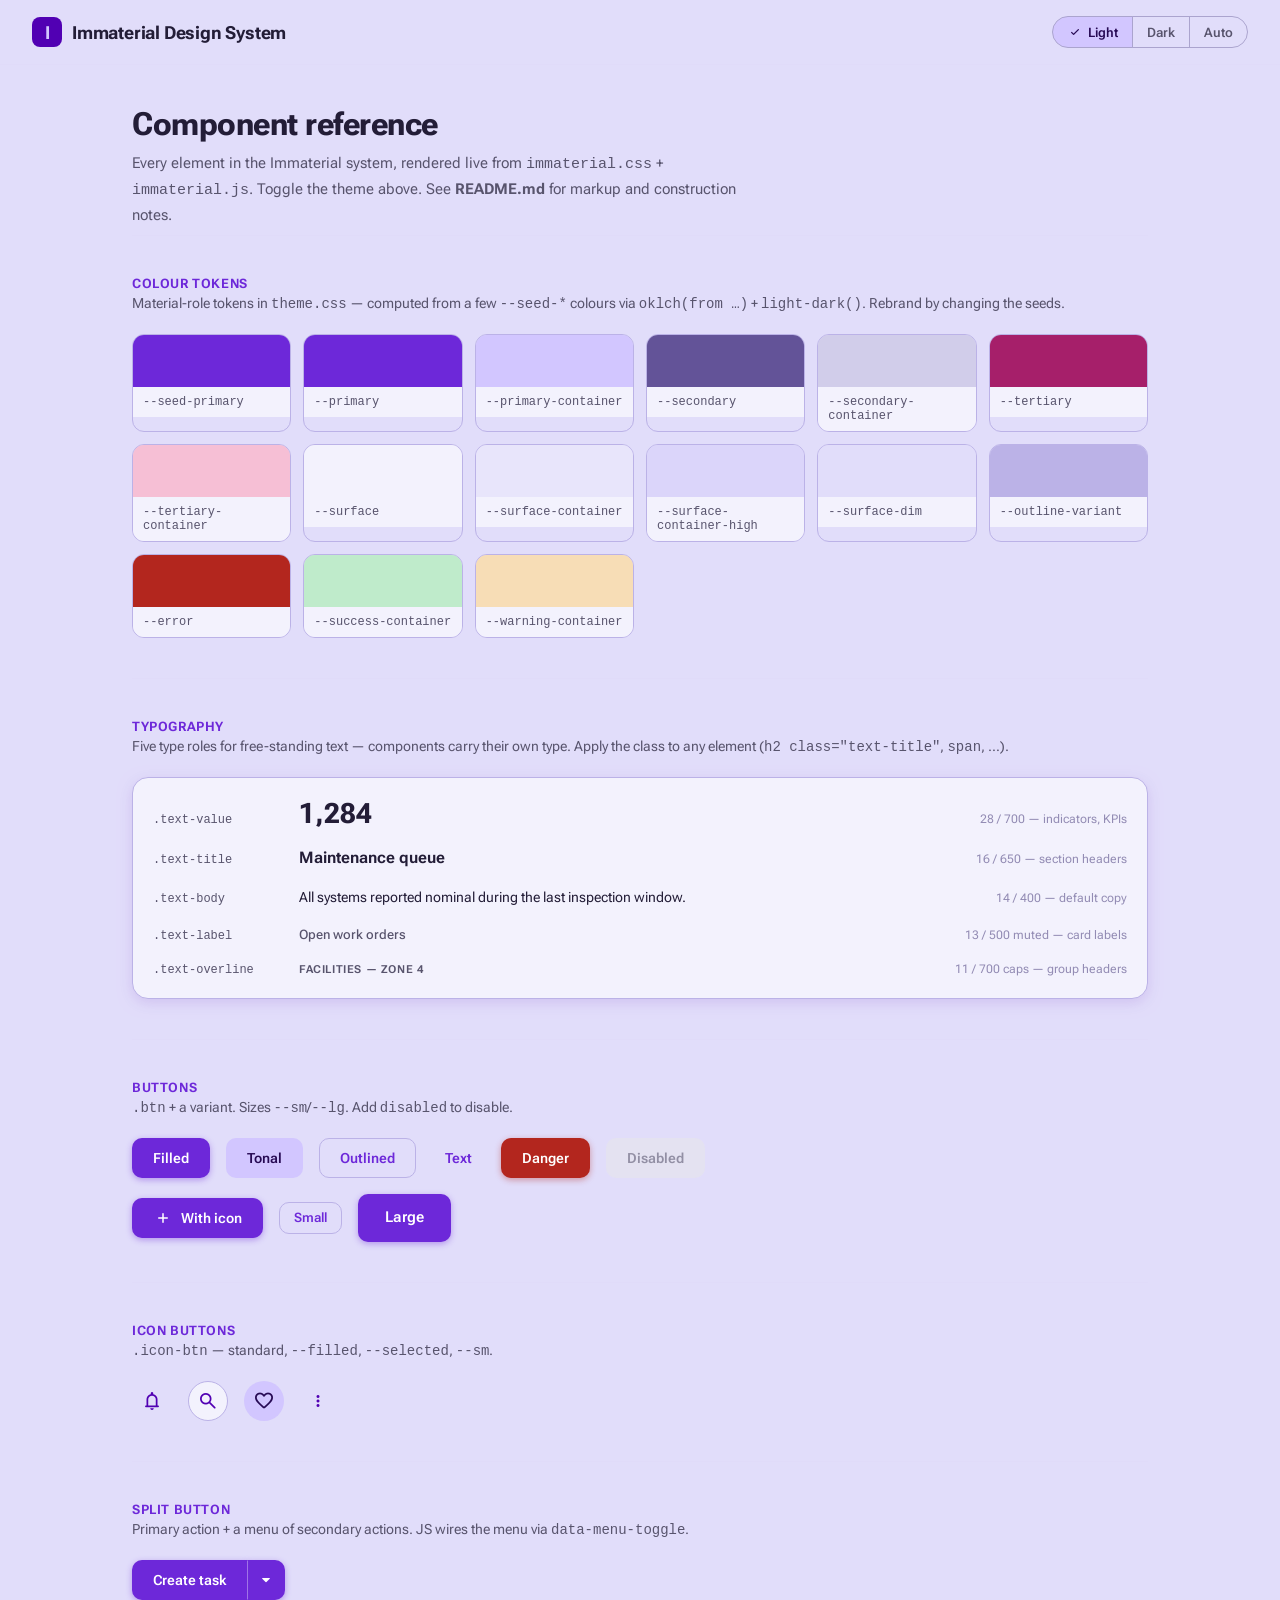
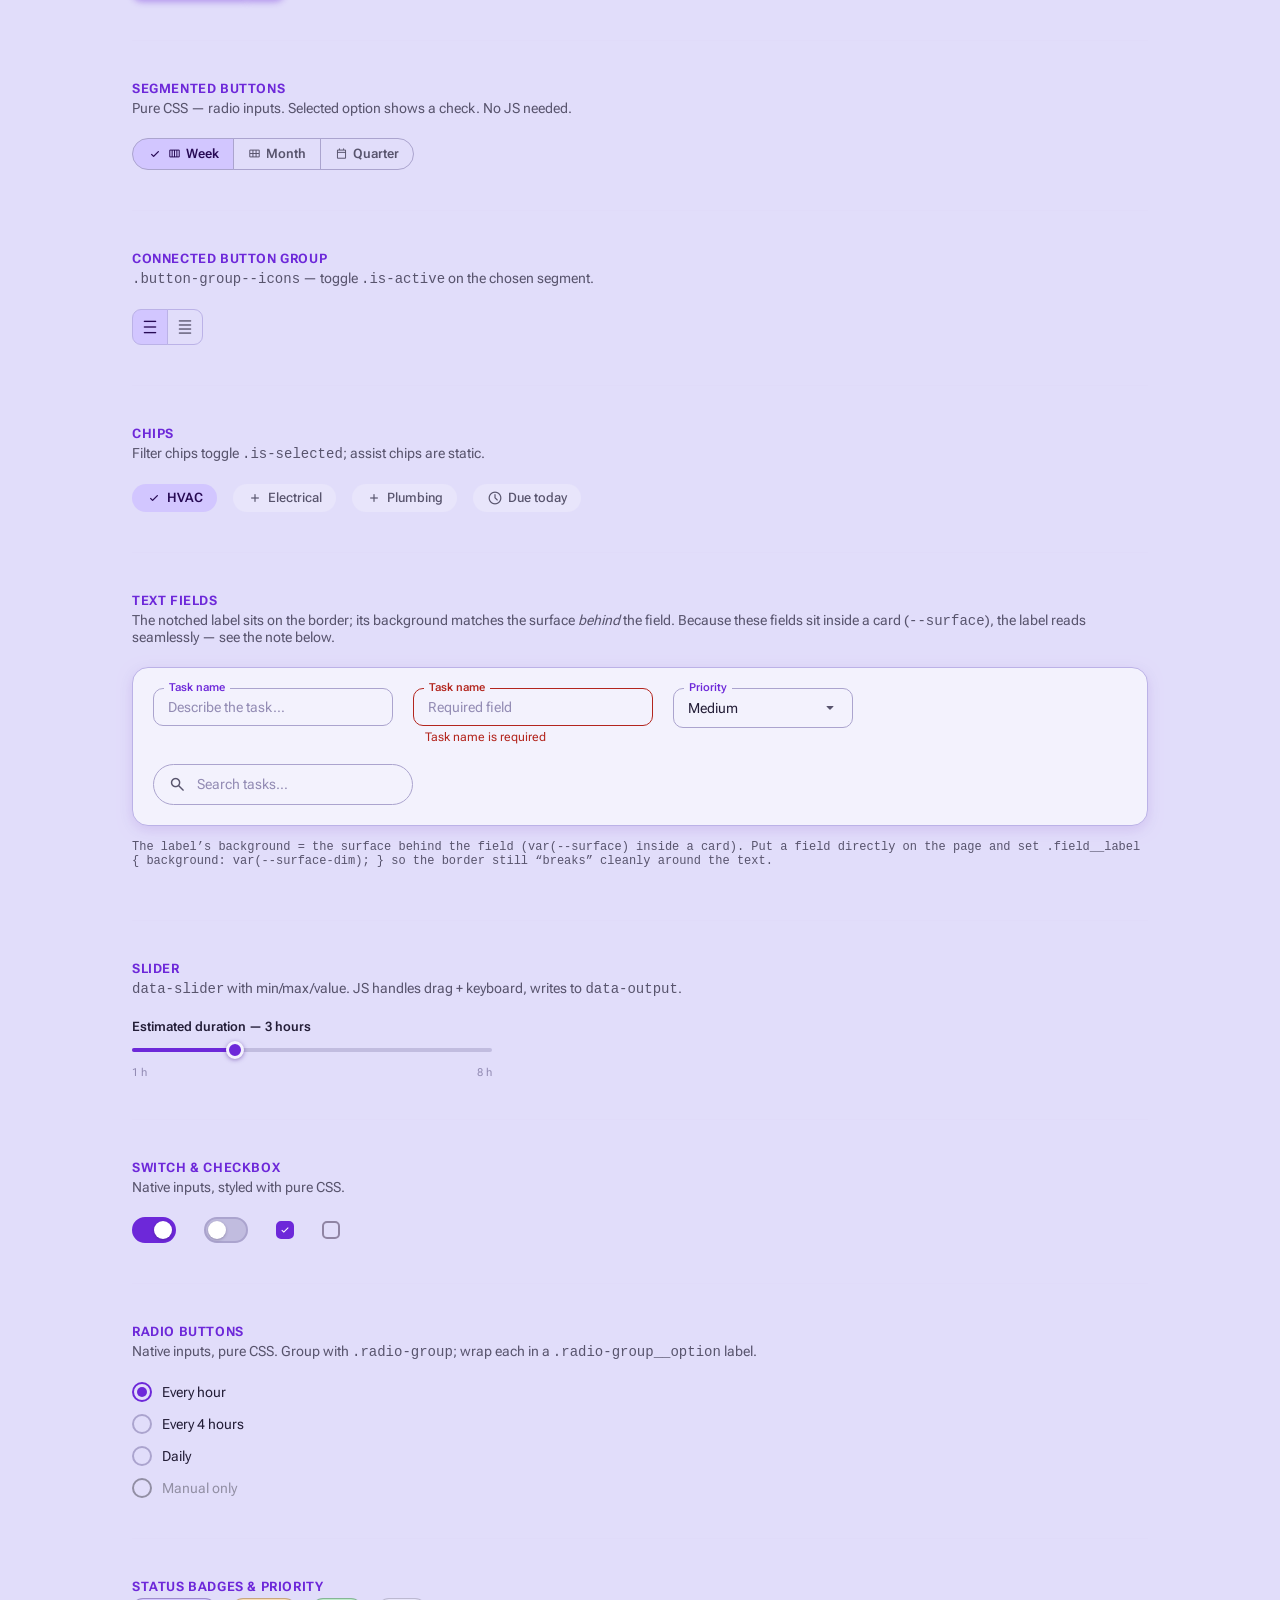
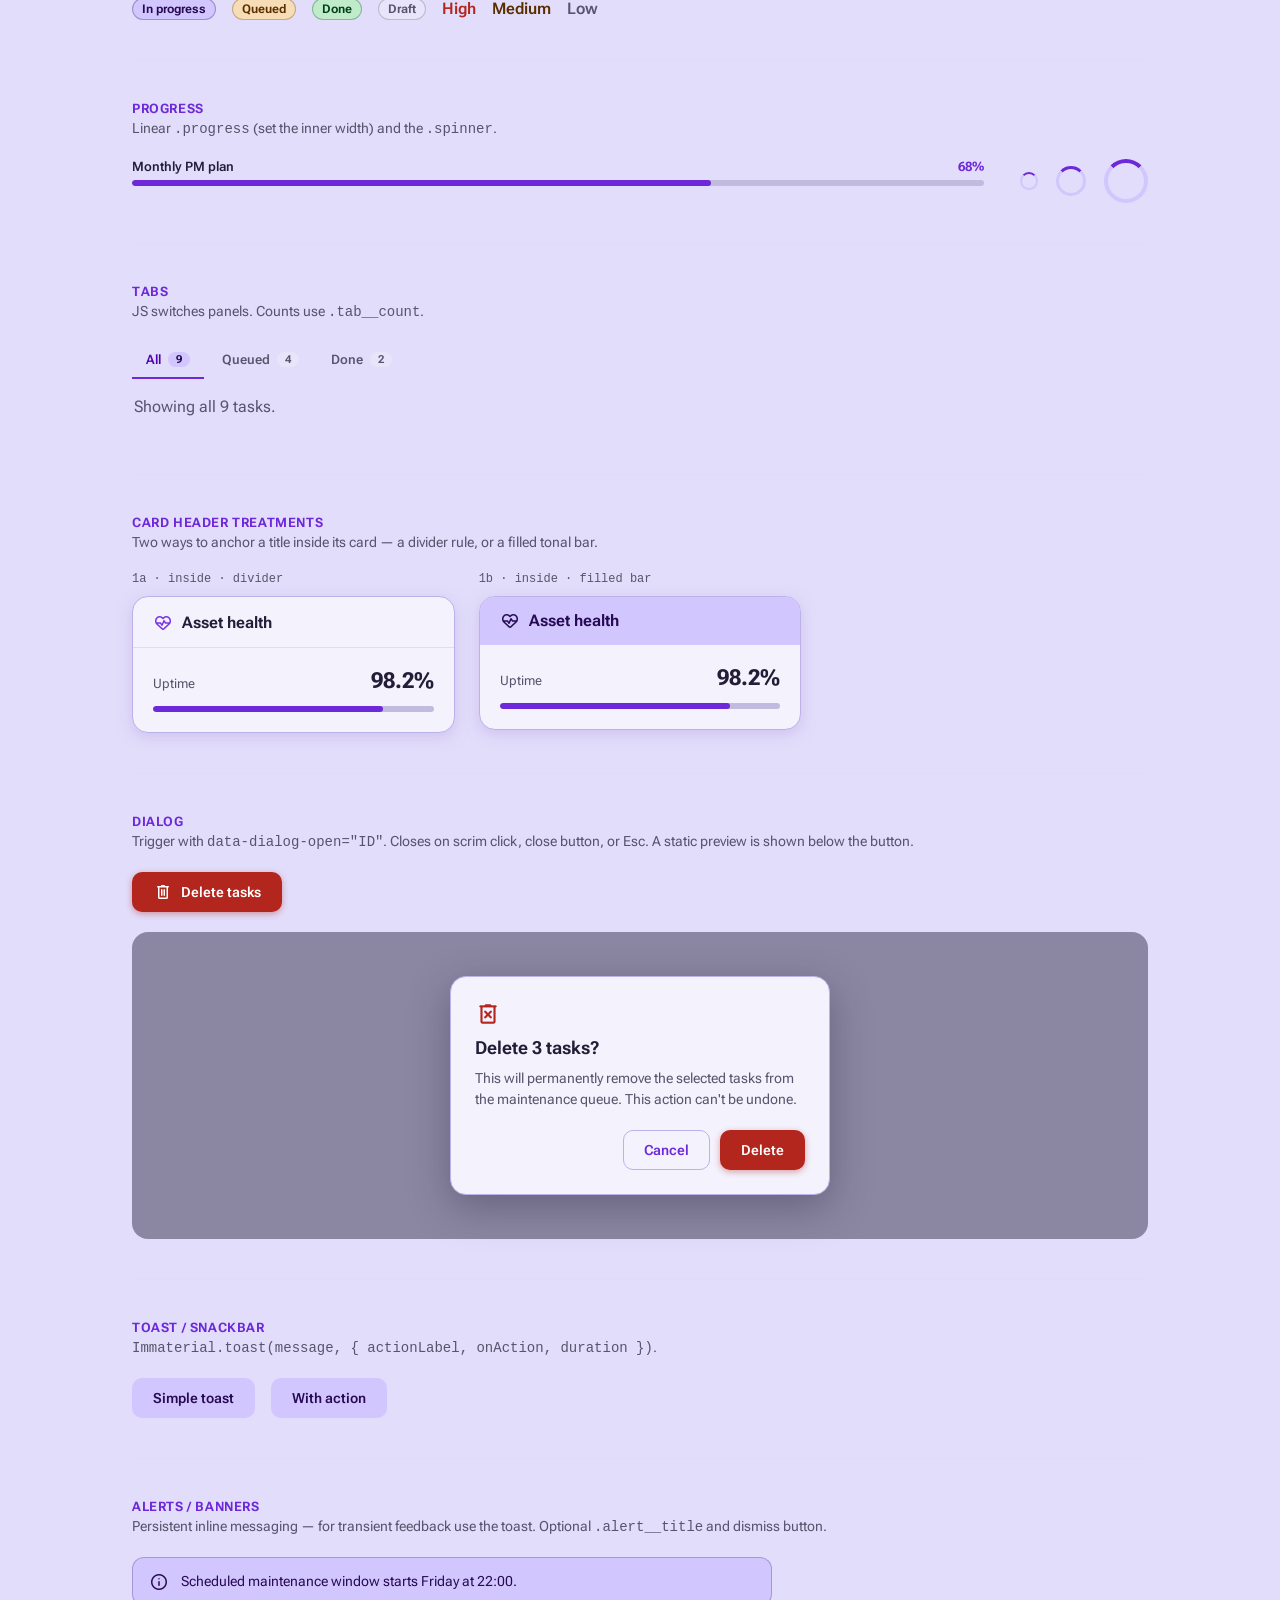
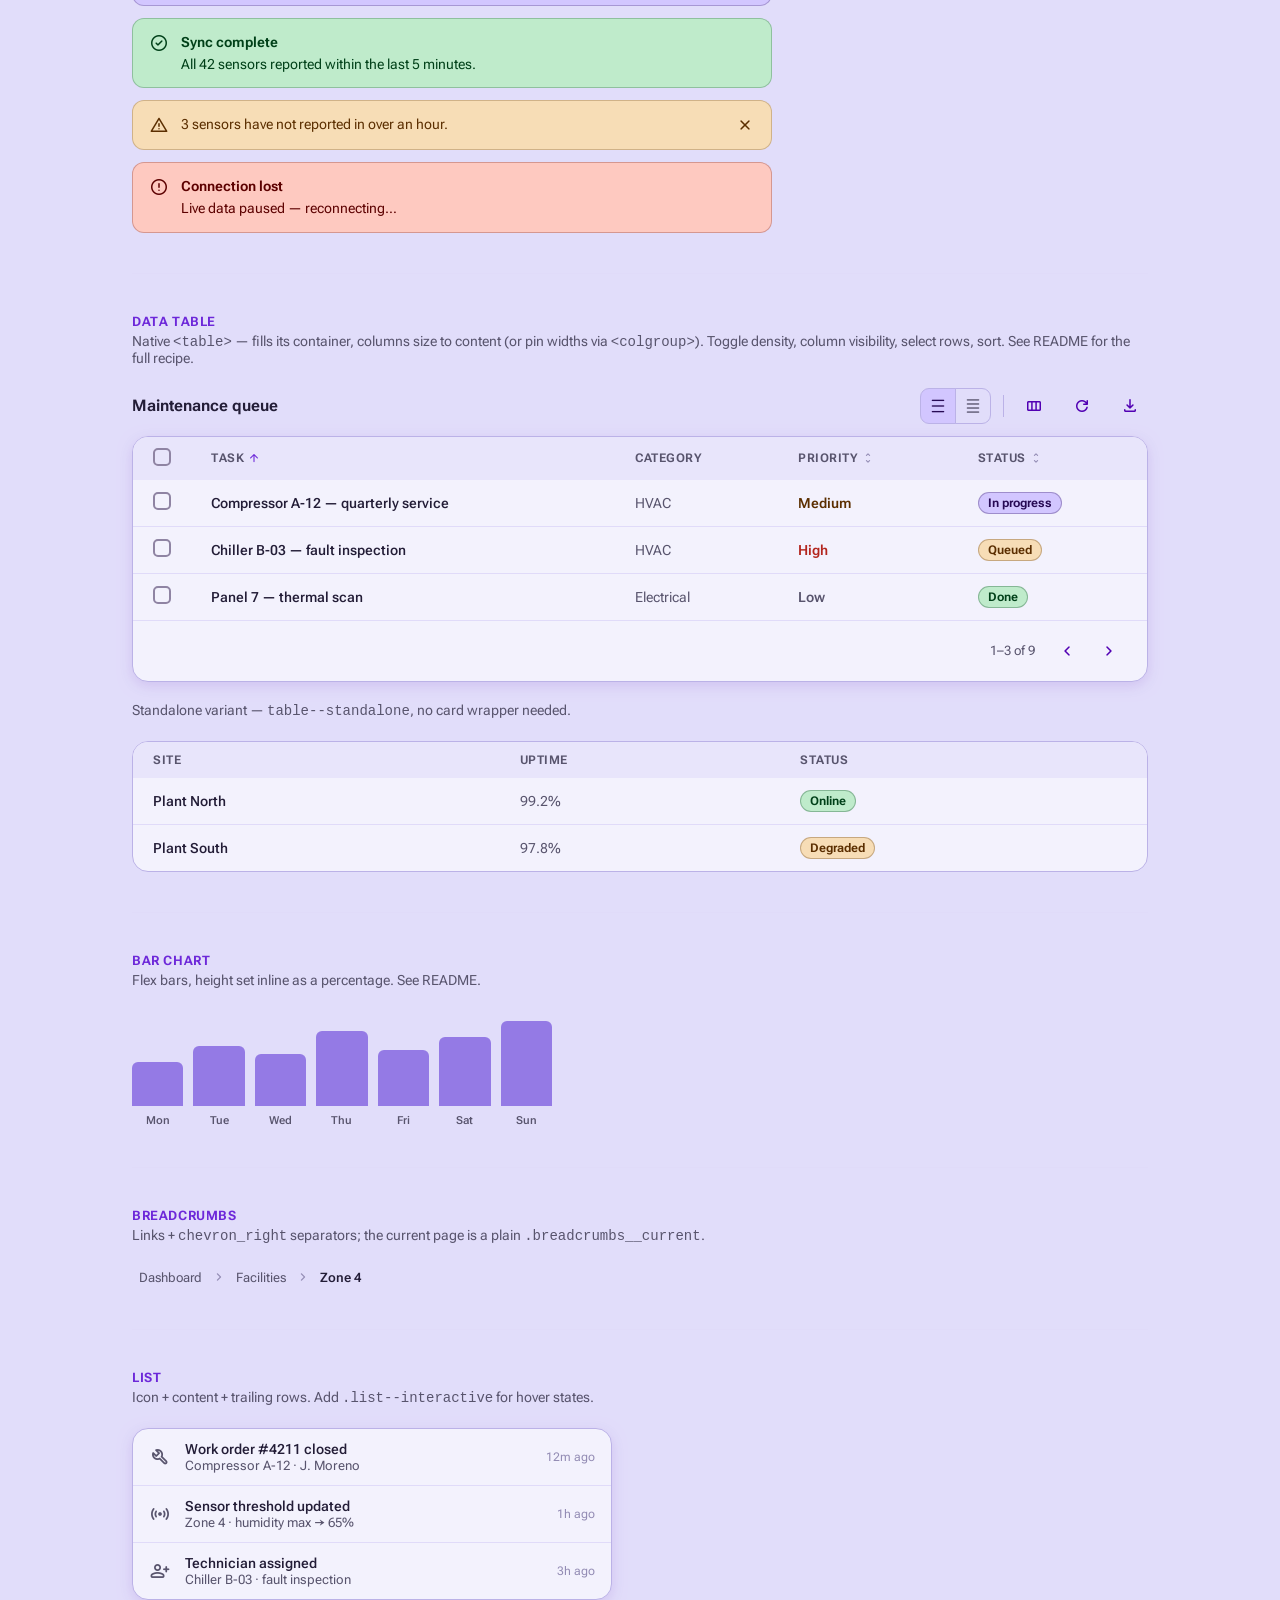
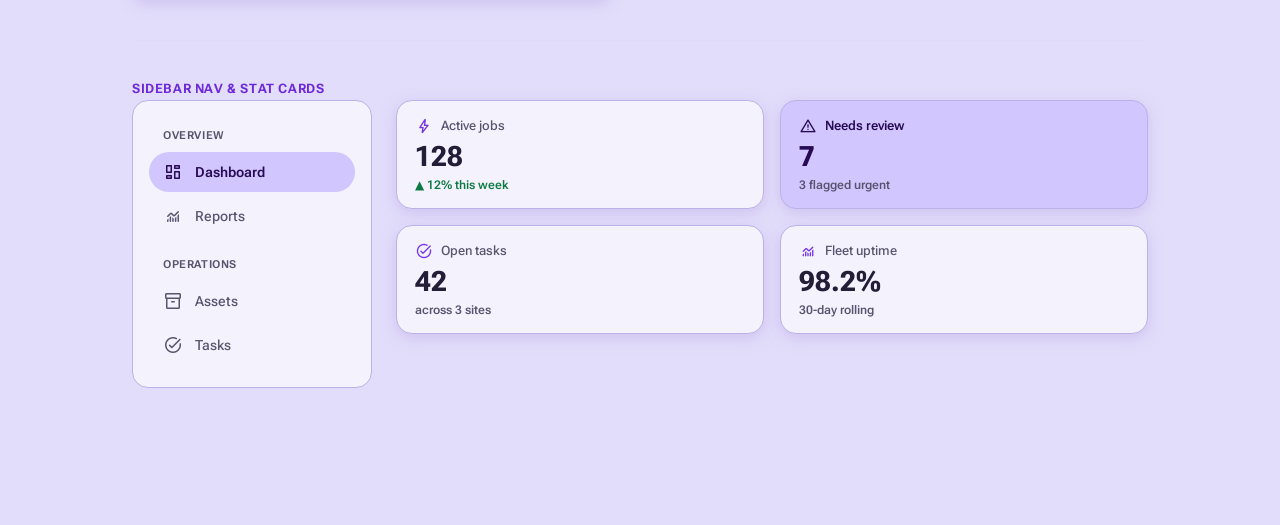
==== commit 1403fc6f: "Updated tables, color scheme. Added: nav bar section, radios, lists, banners" ====
--- a/showcase.html
+++ b/showcase.html
@@ -6,10 +6,14 @@
 <title>Immaterial Design System — Reference</title>
 <link rel="stylesheet" href="theme.css">
 <link rel="stylesheet" href="immaterial.css">
+<!-- CDN fallback so the demo renders fonts/icons when local files in fonts/ are absent.
+     Remove once you self-host (README §1). The @font-face rules below take priority when present. -->
+<link rel="stylesheet" href="https://fonts.googleapis.com/css2?family=Roboto+Flex:opsz,wght@8..144,100..1000&family=Material+Symbols+Rounded:opsz,wght,FILL,GRAD@20..48,100..700,0..1,-50..200&display=swap">
 <style>
-  /* Fonts are assumed to be self-hosted locally (see README §1).
-     Point these at your own font files; the demo falls back to
-     system fonts if they aren't present. */
+  /* Self-hosted fonts (see README §1) — commented out while using the CDN
+     fallback above, because a same-family @font-face with a missing local
+     file shadows the CDN faces. When you add the files to fonts/,
+     re-enable this block and delete the CDN <link>.
   @font-face {
     font-family: 'Roboto Flex';
     src: url('fonts/RobotoFlex.woff2') format('woff2');
@@ -20,6 +24,7 @@
     src: url('fonts/MaterialSymbolsRounded.woff2') format('woff2');
     font-weight: 100 700; font-display: swap;
   }
+  */
 </style>
 <style>
   /* Demo-page scaffolding only — NOT part of the design system. */
@@ -28,7 +33,7 @@
     position: sticky; top: 0; z-index: 50;
     display: flex; align-items: center; gap: 16px;
     padding: 16px 32px;
-    background: color-mix(in srgb, var(--bg) 88%, transparent);
+    background: color-mix(in srgb, var(--surface-dim) 88%, transparent);
     backdrop-filter: blur(8px);
     border-bottom: 1px solid var(--divider);
   }
@@ -37,23 +42,23 @@
   .wrap { max-width: 1080px; margin: 0 auto; padding: 0 32px; }
   .lead { padding: 40px 0 8px; }
   .lead h1 { font-size: 32px; font-weight: 700; letter-spacing: -0.5px; margin: 0 0 8px; }
-  .lead p { color: var(--text-muted); font-size: 15px; line-height: 1.6; margin: 0; max-width: 620px; }
+  .lead p { color: var(--on-surface-variant); font-size: 15px; line-height: 1.6; margin: 0; max-width: 620px; }
   section.block { padding: 40px 0; border-top: 1px solid var(--divider); }
   section.block > h2 { font-size: 13px; font-weight: 700; letter-spacing: 0.6px; text-transform: uppercase; color: var(--primary); margin: 0 0 4px; }
-  section.block > .desc { color: var(--text-muted); font-size: 14px; margin: 0 0 22px; }
+  section.block > .desc { color: var(--on-surface-variant); font-size: 14px; margin: 0 0 22px; }
   .row { display: flex; flex-wrap: wrap; gap: 16px; align-items: center; }
   .row--top { align-items: flex-start; }
   .stack { display: flex; flex-direction: column; gap: 16px; }
   .swatches { display: grid; grid-template-columns: repeat(auto-fill, minmax(150px, 1fr)); gap: 12px; }
-  .swatch { border: 1px solid var(--border); border-radius: 12px; overflow: hidden; font-size: 12px; }
+  .swatch { border: 1px solid var(--outline-variant); border-radius: 12px; overflow: hidden; font-size: 12px; }
   .swatch__chip { height: 52px; }
-  .swatch__name { padding: 8px 10px; background: var(--surface); color: var(--text-muted); font-family: ui-monospace, monospace; }
+  .swatch__name { padding: 8px 10px; background: var(--surface); color: var(--on-surface-variant); font-family: ui-monospace, monospace; }
   .cards-grid { display: grid; grid-template-columns: repeat(auto-fill, minmax(300px, 1fr)); gap: 34px 24px; }
   .cardcase { display: flex; flex-direction: column; gap: 10px; }
-  .cardcase__tag { font-family: ui-monospace, monospace; font-size: 12px; color: var(--text-muted); }
+  .cardcase__tag { font-family: ui-monospace, monospace; font-size: 12px; color: var(--on-surface-variant); }
   .demo-body { display: flex; flex-direction: column; gap: 13px; }
   .demo-body__row { display: flex; justify-content: space-between; align-items: baseline; }
-  .caption { font-size: 12px; color: var(--text-muted); font-family: ui-monospace, monospace; }
+  .caption { font-size: 12px; color: var(--on-surface-variant); font-family: ui-monospace, monospace; }
 </style>
 </head>
 <body>
@@ -78,17 +83,57 @@
   <!-- COLOUR TOKENS -->
   <section class="block">
     <h2>Colour tokens</h2>
-    <p class="desc">Defined in <code>theme.css</code> as CSS custom properties — the one file to edit when rebranding. Defaults shown; replace with your own.</p>
+    <p class="desc">Material-role tokens in <code>theme.css</code> — computed from a few <code>--seed-*</code> colours via <code>oklch(from …)</code> + <code>light-dark()</code>. Rebrand by changing the seeds.</p>
     <div class="swatches">
+      <div class="swatch"><div class="swatch__chip" style="background:var(--seed-primary)"></div><div class="swatch__name">--seed-primary</div></div>
       <div class="swatch"><div class="swatch__chip" style="background:var(--primary)"></div><div class="swatch__name">--primary</div></div>
       <div class="swatch"><div class="swatch__chip" style="background:var(--primary-container)"></div><div class="swatch__name">--primary-container</div></div>
+      <div class="swatch"><div class="swatch__chip" style="background:var(--secondary)"></div><div class="swatch__name">--secondary</div></div>
+      <div class="swatch"><div class="swatch__chip" style="background:var(--secondary-container)"></div><div class="swatch__name">--secondary-container</div></div>
+      <div class="swatch"><div class="swatch__chip" style="background:var(--tertiary)"></div><div class="swatch__name">--tertiary</div></div>
+      <div class="swatch"><div class="swatch__chip" style="background:var(--tertiary-container)"></div><div class="swatch__name">--tertiary-container</div></div>
       <div class="swatch"><div class="swatch__chip" style="background:var(--surface)"></div><div class="swatch__name">--surface</div></div>
-      <div class="swatch"><div class="swatch__chip" style="background:var(--surface-2)"></div><div class="swatch__name">--surface-2</div></div>
-      <div class="swatch"><div class="swatch__chip" style="background:var(--bg)"></div><div class="swatch__name">--bg</div></div>
-      <div class="swatch"><div class="swatch__chip" style="background:var(--danger)"></div><div class="swatch__name">--danger</div></div>
+      <div class="swatch"><div class="swatch__chip" style="background:var(--surface-container)"></div><div class="swatch__name">--surface-container</div></div>
+      <div class="swatch"><div class="swatch__chip" style="background:var(--surface-container-high)"></div><div class="swatch__name">--surface-container-high</div></div>
+      <div class="swatch"><div class="swatch__chip" style="background:var(--surface-dim)"></div><div class="swatch__name">--surface-dim</div></div>
+      <div class="swatch"><div class="swatch__chip" style="background:var(--outline-variant)"></div><div class="swatch__name">--outline-variant</div></div>
+      <div class="swatch"><div class="swatch__chip" style="background:var(--error)"></div><div class="swatch__name">--error</div></div>
       <div class="swatch"><div class="swatch__chip" style="background:var(--success-container)"></div><div class="swatch__name">--success-container</div></div>
       <div class="swatch"><div class="swatch__chip" style="background:var(--warning-container)"></div><div class="swatch__name">--warning-container</div></div>
     </div>
+  </section>
+
+  <!-- TYPOGRAPHY -->
+  <section class="block">
+    <h2>Typography</h2>
+    <p class="desc">Five type roles for free-standing text — components carry their own type. Apply the class to any element (<code>h2 class="text-title"</code>, <code>span</code>, …).</p>
+    <div class="card"><div class="card__body" style="display:flex;flex-direction:column;gap:18px">
+      <div style="display:grid;grid-template-columns:130px 1fr auto;gap:16px;align-items:baseline">
+        <code style="font-size:12px;color:var(--on-surface-variant)">.text-value</code>
+        <span class="text-value">1,284</span>
+        <span style="font-size:12px;color:var(--on-surface-faint)">28 / 700 — indicators, KPIs</span>
+      </div>
+      <div style="display:grid;grid-template-columns:130px 1fr auto;gap:16px;align-items:baseline">
+        <code style="font-size:12px;color:var(--on-surface-variant)">.text-title</code>
+        <span class="text-title">Maintenance queue</span>
+        <span style="font-size:12px;color:var(--on-surface-faint)">16 / 650 — section headers</span>
+      </div>
+      <div style="display:grid;grid-template-columns:130px 1fr auto;gap:16px;align-items:baseline">
+        <code style="font-size:12px;color:var(--on-surface-variant)">.text-body</code>
+        <span class="text-body">All systems reported nominal during the last inspection window.</span>
+        <span style="font-size:12px;color:var(--on-surface-faint)">14 / 400 — default copy</span>
+      </div>
+      <div style="display:grid;grid-template-columns:130px 1fr auto;gap:16px;align-items:baseline">
+        <code style="font-size:12px;color:var(--on-surface-variant)">.text-label</code>
+        <span class="text-label">Open work orders</span>
+        <span style="font-size:12px;color:var(--on-surface-faint)">13 / 500 muted — card labels</span>
+      </div>
+      <div style="display:grid;grid-template-columns:130px 1fr auto;gap:16px;align-items:baseline">
+        <code style="font-size:12px;color:var(--on-surface-variant)">.text-overline</code>
+        <span class="text-overline">Facilities — Zone 4</span>
+        <span style="font-size:12px;color:var(--on-surface-faint)">11 / 700 caps — group headers</span>
+      </div>
+    </div></div>
   </section>
 
   <!-- BUTTONS -->
@@ -199,7 +244,7 @@
         </div>
       </div>
     </div></div>
-    <p class="caption" style="margin-top:14px">The label’s background = the surface behind the field (<code>var(--surface)</code> inside a card). Put a field directly on the page and set <code>.field__label { background: var(--bg); }</code> so the border still “breaks” cleanly around the text.</p>
+    <p class="caption" style="margin-top:14px">The label’s background = the surface behind the field (<code>var(--surface)</code> inside a card). Put a field directly on the page and set <code>.field__label { background: var(--surface-dim); }</code> so the border still “breaks” cleanly around the text.</p>
   </section>
 
   <!-- SLIDER -->
@@ -207,7 +252,7 @@
     <h2>Slider</h2>
     <p class="desc"><code>data-slider</code> with min/max/value. JS handles drag + keyboard, writes to <code>data-output</code>.</p>
     <div style="max-width:360px">
-      <div style="font-size:13px;font-weight:600;color:var(--text);margin-bottom:2px">Estimated duration — <span id="dur">3 hours</span></div>
+      <div style="font-size:13px;font-weight:600;color:var(--on-surface);margin-bottom:2px">Estimated duration — <span id="dur">3 hours</span></div>
       <div class="slider" data-slider data-min="1" data-max="8" data-step="1" data-value="3" data-output="#dur" data-suffix=" hours" aria-label="Duration">
         <div class="slider__track"></div>
         <div class="slider__fill"></div>
@@ -226,6 +271,18 @@
       <label class="switch"><input type="checkbox"><span class="switch__track"><span class="switch__thumb"></span></span></label>
       <input class="checkbox" type="checkbox" checked>
       <input class="checkbox" type="checkbox">
+    </div>
+  </section>
+
+  <!-- RADIO -->
+  <section class="block">
+    <h2>Radio buttons</h2>
+    <p class="desc">Native inputs, pure CSS. Group with <code>.radio-group</code>; wrap each in a <code>.radio-group__option</code> label.</p>
+    <div class="radio-group">
+      <label class="radio-group__option"><input class="radio" type="radio" name="poll" checked> Every hour</label>
+      <label class="radio-group__option"><input class="radio" type="radio" name="poll"> Every 4 hours</label>
+      <label class="radio-group__option"><input class="radio" type="radio" name="poll"> Daily</label>
+      <label class="radio-group__option" style="color:var(--disabled-text);cursor:not-allowed"><input class="radio" type="radio" name="poll" disabled> Manual only</label>
     </div>
   </section>
 
@@ -265,9 +322,9 @@
       <button class="tab" data-tab="queued">Queued <span class="tab__count">4</span></button>
       <button class="tab" data-tab="done">Done <span class="tab__count">2</span></button>
     </div>
-    <div class="tab-panel" data-tab-panel="all"    style="padding:18px 2px;color:var(--text-muted)">Showing all 9 tasks.</div>
-    <div class="tab-panel" data-tab-panel="queued" style="padding:18px 2px;color:var(--text-muted)" hidden>Showing 4 queued tasks.</div>
-    <div class="tab-panel" data-tab-panel="done"   style="padding:18px 2px;color:var(--text-muted)" hidden>Showing 2 completed tasks.</div>
+    <div class="tab-panel" data-tab-panel="all"    style="padding:18px 2px;color:var(--on-surface-variant)">Showing all 9 tasks.</div>
+    <div class="tab-panel" data-tab-panel="queued" style="padding:18px 2px;color:var(--on-surface-variant)" hidden>Showing 4 queued tasks.</div>
+    <div class="tab-panel" data-tab-panel="done"   style="padding:18px 2px;color:var(--on-surface-variant)" hidden>Showing 2 completed tasks.</div>
   </section>
 
   <!-- CARD HEADERS -->
@@ -280,7 +337,7 @@
         <span class="cardcase__tag">1a · inside · divider</span>
         <div class="card">
           <div class="card__header card__header--divider"><span class="card__title"><span class="icon">ecg_heart</span>Asset health</span></div>
-          <div class="card__body"><div class="demo-body"><div class="demo-body__row"><span style="font-size:13px;color:var(--text-muted)">Uptime</span><span style="font-size:22px;font-weight:700">98.2%</span></div><div class="progress"><div class="progress__bar" style="width:82%"></div></div></div></div>
+          <div class="card__body"><div class="demo-body"><div class="demo-body__row"><span style="font-size:13px;color:var(--on-surface-variant)">Uptime</span><span style="font-size:22px;font-weight:700">98.2%</span></div><div class="progress"><div class="progress__bar" style="width:82%"></div></div></div></div>
         </div>
       </div>
 
@@ -288,7 +345,7 @@
         <span class="cardcase__tag">1b · inside · filled bar</span>
         <div class="card card--clip">
           <div class="card__header card__header--filled"><span class="card__title" style="color:inherit"><span class="icon">ecg_heart</span>Asset health</span></div>
-          <div class="card__body"><div class="demo-body"><div class="demo-body__row"><span style="font-size:13px;color:var(--text-muted)">Uptime</span><span style="font-size:22px;font-weight:700">98.2%</span></div><div class="progress"><div class="progress__bar" style="width:82%"></div></div></div></div>
+          <div class="card__body"><div class="demo-body"><div class="demo-body__row"><span style="font-size:13px;color:var(--on-surface-variant)">Uptime</span><span style="font-size:22px;font-weight:700">98.2%</span></div><div class="progress"><div class="progress__bar" style="width:82%"></div></div></div></div>
         </div>
       </div>
 
@@ -304,7 +361,7 @@
     <!-- static preview (renders the modal inline, no trigger needed) -->
     <div style="margin-top:20px; background:var(--scrim); border-radius:16px; padding:44px; display:flex; justify-content:center;">
       <div class="dialog" style="animation:none">
-        <div class="dialog__icon dialog__icon--danger"><span class="icon">delete_forever</span></div>
+        <div class="dialog__icon dialog__icon--error"><span class="icon">delete_forever</span></div>
         <div class="dialog__title">Delete 3 tasks?</div>
         <div class="dialog__text">This will permanently remove the selected tasks from the maintenance queue. This action can't be undone.</div>
         <div class="dialog__actions">
@@ -316,7 +373,7 @@
 
     <div class="dialog-scrim" id="demo-dialog" hidden>
       <div class="dialog">
-        <div class="dialog__icon dialog__icon--danger"><span class="icon">delete_forever</span></div>
+        <div class="dialog__icon dialog__icon--error"><span class="icon">delete_forever</span></div>
         <div class="dialog__title">Delete 3 tasks?</div>
         <div class="dialog__text">This will permanently remove the selected tasks from the maintenance queue. This action can't be undone.</div>
         <div class="dialog__actions">
@@ -337,10 +394,22 @@
     </div>
   </section>
 
+  <!-- ALERTS -->
+  <section class="block">
+    <h2>Alerts / banners</h2>
+    <p class="desc">Persistent inline messaging — for transient feedback use the toast. Optional <code>.alert__title</code> and dismiss button.</p>
+    <div style="display:flex;flex-direction:column;gap:12px;max-width:640px">
+      <div class="alert alert--info"><span class="icon">info</span><div class="alert__content"><span>Scheduled maintenance window starts Friday at 22:00.</span></div></div>
+      <div class="alert alert--success"><span class="icon">check_circle</span><div class="alert__content"><span class="alert__title">Sync complete</span><span>All 42 sensors reported within the last 5 minutes.</span></div></div>
+      <div class="alert alert--warning"><span class="icon">warning</span><div class="alert__content"><span>3 sensors have not reported in over an hour.</span></div><button class="icon-btn icon-btn--sm" title="Dismiss"><span class="icon">close</span></button></div>
+      <div class="alert alert--error"><span class="icon">error</span><div class="alert__content"><span class="alert__title">Connection lost</span><span>Live data paused — reconnecting…</span></div></div>
+    </div>
+  </section>
+
   <!-- TABLE -->
   <section class="block">
     <h2>Data table</h2>
-    <p class="desc">Grid-driven. Columns set via <code>--cols</code>. Toggle density, select rows, sort. See README for the full recipe.</p>
+    <p class="desc">Native <code>&lt;table&gt;</code> — fills its container, columns size to content (or pin widths via <code>&lt;colgroup&gt;</code>). Toggle density, column visibility, select rows, sort. See README for the full recipe.</p>
     <div class="toolbar" style="margin-bottom:12px">
       <span style="font-size:16px;font-weight:650">Maintenance queue</span>
       <span class="toolbar__spacer"></span>
@@ -349,43 +418,60 @@
         <button title="Compact"><span class="icon">density_small</span></button>
       </div>
       <span class="toolbar__divider"></span>
+      <button class="icon-btn icon-btn--sm" title="Toggle Category column" onclick="document.querySelectorAll('#demo-table tr').forEach(function(r){r.cells[2].classList.toggle('is-hidden')})"><span class="icon">view_column</span></button>
       <button class="icon-btn icon-btn--sm" title="Refresh"><span class="icon">refresh</span></button>
       <button class="icon-btn icon-btn--sm" title="Export"><span class="icon">download</span></button>
     </div>
 
     <div class="card" style="overflow:hidden">
-      <div id="demo-table" class="table">
-        <div class="table__head" style="--cols: 44px 2.4fr 1fr 0.9fr 1.1fr">
-          <span><input class="checkbox" type="checkbox" onclick="var c=this.checked;document.querySelectorAll('#demo-table .table__row .checkbox').forEach(function(x){x.checked=c;x.closest('.table__row').classList.toggle('is-selected',c)})"></span>
-          <span class="table__sort is-active">Task <span class="icon">arrow_upward</span></span>
-          <span>Category</span>
-          <span class="table__sort">Priority <span class="icon">unfold_more</span></span>
-          <span class="table__sort">Status <span class="icon">unfold_more</span></span>
-        </div>
-        <div class="table__row" style="--cols: 44px 2.4fr 1fr 0.9fr 1.1fr">
-          <span><input class="checkbox" type="checkbox" onclick="this.closest('.table__row').classList.toggle('is-selected',this.checked)"></span>
-          <span style="font-weight:550">Compressor A-12 — quarterly service</span>
-          <span style="color:var(--text-muted)">HVAC</span>
-          <span class="priority priority--medium">Medium</span>
-          <span><span class="badge badge--primary">In progress</span></span>
-        </div>
-        <div class="table__row" style="--cols: 44px 2.4fr 1fr 0.9fr 1.1fr">
-          <span><input class="checkbox" type="checkbox" onclick="this.closest('.table__row').classList.toggle('is-selected',this.checked)"></span>
-          <span style="font-weight:550">Chiller B-03 — fault inspection</span>
-          <span style="color:var(--text-muted)">HVAC</span>
-          <span class="priority priority--high">High</span>
-          <span><span class="badge badge--warning">Queued</span></span>
-        </div>
-        <div class="table__row" style="--cols: 44px 2.4fr 1fr 0.9fr 1.1fr">
-          <span><input class="checkbox" type="checkbox" onclick="this.closest('.table__row').classList.toggle('is-selected',this.checked)"></span>
-          <span style="font-weight:550">Panel 7 — thermal scan</span>
-          <span style="color:var(--text-muted)">Electrical</span>
-          <span class="priority priority--low">Low</span>
-          <span><span class="badge badge--success">Done</span></span>
-        </div>
-      </div>
+      <table id="demo-table" class="table">
+        <colgroup><col style="width:44px"><col><col><col><col></colgroup>
+        <thead>
+          <tr>
+            <th><input class="checkbox" type="checkbox" onclick="var c=this.checked;document.querySelectorAll('#demo-table tbody .checkbox').forEach(function(x){x.checked=c;x.closest('tr').classList.toggle('is-selected',c)})"></th>
+            <th><span class="table__sort is-active">Task <span class="icon">arrow_upward</span></span></th>
+            <th>Category</th>
+            <th><span class="table__sort">Priority <span class="icon">unfold_more</span></span></th>
+            <th><span class="table__sort">Status <span class="icon">unfold_more</span></span></th>
+          </tr>
+        </thead>
+        <tbody>
+          <tr>
+            <td><input class="checkbox" type="checkbox" onclick="this.closest('tr').classList.toggle('is-selected',this.checked)"></td>
+            <td style="font-weight:550">Compressor A-12 — quarterly service</td>
+            <td style="color:var(--on-surface-variant)">HVAC</td>
+            <td><span class="priority priority--medium">Medium</span></td>
+            <td><span class="badge badge--primary">In progress</span></td>
+          </tr>
+          <tr>
+            <td><input class="checkbox" type="checkbox" onclick="this.closest('tr').classList.toggle('is-selected',this.checked)"></td>
+            <td style="font-weight:550">Chiller B-03 — fault inspection</td>
+            <td style="color:var(--on-surface-variant)">HVAC</td>
+            <td><span class="priority priority--high">High</span></td>
+            <td><span class="badge badge--warning">Queued</span></td>
+          </tr>
+          <tr>
+            <td><input class="checkbox" type="checkbox" onclick="this.closest('tr').classList.toggle('is-selected',this.checked)"></td>
+            <td style="font-weight:550">Panel 7 — thermal scan</td>
+            <td style="color:var(--on-surface-variant)">Electrical</td>
+            <td><span class="priority priority--low">Low</span></td>
+            <td><span class="badge badge--success">Done</span></td>
+          </tr>
+        </tbody>
+      </table>
       <div class="pagination"><span style="margin-right:8px">1–3 of 9</span><button class="icon-btn icon-btn--sm"><span class="icon">chevron_left</span></button><button class="icon-btn icon-btn--sm"><span class="icon">chevron_right</span></button></div>
     </div>
+
+    <p class="desc" style="margin-top:20px">Standalone variant — <code>table--standalone</code>, no card wrapper needed.</p>
+    <table class="table table--standalone">
+      <thead>
+        <tr><th>Site</th><th>Uptime</th><th>Status</th></tr>
+      </thead>
+      <tbody>
+        <tr><td style="font-weight:550">Plant North</td><td style="color:var(--on-surface-variant)">99.2%</td><td><span class="badge badge--success">Online</span></td></tr>
+        <tr><td style="font-weight:550">Plant South</td><td style="color:var(--on-surface-variant)">97.8%</td><td><span class="badge badge--warning">Degraded</span></td></tr>
+      </tbody>
+    </table>
   </section>
 
   <!-- BAR CHART -->
@@ -406,15 +492,43 @@
     </div>
   </section>
 
+  <!-- BREADCRUMBS -->
+  <section class="block">
+    <h2>Breadcrumbs</h2>
+    <p class="desc">Links + <code>chevron_right</code> separators; the current page is a plain <code>.breadcrumbs__current</code>.</p>
+    <nav class="breadcrumbs">
+      <a href="#">Dashboard</a>
+      <span class="icon">chevron_right</span>
+      <a href="#">Facilities</a>
+      <span class="icon">chevron_right</span>
+      <span class="breadcrumbs__current">Zone 4</span>
+    </nav>
+  </section>
+
+  <!-- LIST -->
+  <section class="block">
+    <h2>List</h2>
+    <p class="desc">Icon + content + trailing rows. Add <code>.list--interactive</code> for hover states.</p>
+    <div class="card" style="max-width:480px">
+      <div class="list list--interactive">
+        <div class="list__item"><span class="icon">build</span><div class="list__content"><span class="list__title">Work order #4211 closed</span><span class="list__meta">Compressor A-12 · J. Moreno</span></div><span class="list__trailing">12m ago</span></div>
+        <div class="list__item"><span class="icon">sensors</span><div class="list__content"><span class="list__title">Sensor threshold updated</span><span class="list__meta">Zone 4 · humidity max → 65%</span></div><span class="list__trailing">1h ago</span></div>
+        <div class="list__item"><span class="icon">person_add</span><div class="list__content"><span class="list__title">Technician assigned</span><span class="list__meta">Chiller B-03 · fault inspection</span></div><span class="list__trailing">3h ago</span></div>
+      </div>
+    </div>
+  </section>
+
   <!-- SIDEBAR + STAT CARDS -->
   <section class="block">
     <h2>Sidebar nav &amp; stat cards</h2>
     <div class="row row--top" style="gap:24px">
-      <div class="sidebar" style="border-radius:16px;border:1px solid var(--border)">
+      <div class="sidebar" style="border-radius:16px;border:1px solid var(--outline-variant)">
+        <div class="nav-section">Overview</div>
         <a class="nav-item is-active"><span class="icon">dashboard</span>Dashboard</a>
+        <a class="nav-item"><span class="icon">monitoring</span>Reports</a>
+        <div class="nav-section">Operations</div>
         <a class="nav-item"><span class="icon">inventory_2</span>Assets</a>
         <a class="nav-item"><span class="icon">task_alt</span>Tasks</a>
-        <a class="nav-item"><span class="icon">monitoring</span>Reports</a>
       </div>
       <div style="flex:1;min-width:280px;display:grid;grid-template-columns:1fr 1fr;gap:16px">
         <div class="stat-card"><div class="stat-card__label"><span class="icon">bolt</span>Active jobs</div><div class="stat-card__value">128</div><div class="stat-card__delta stat-card__delta--up">▲ 12% this week</div></div>
--- a/theme.css
+++ b/theme.css
@@ -1,172 +1,120 @@
 /* ============================================================
    IMMATERIAL — THEME TOKENS  (designer input file)
    ------------------------------------------------------------
-   THIS is the file you edit to rebrand the system. Every colour
-   the components use is defined here as a CSS custom property.
-   Change these values (or override them in your own stylesheet)
-   and the whole library re-skins. immaterial.css never hardcodes
-   a colour — it only references these tokens.
+   Rebrand by editing the SEED colours below — every other token
+   is CALCULATED from them with relative colour syntax (oklch)
+   and light-dark(). immaterial.css never hardcodes a colour.
 
-   Load order matters:  theme.css  BEFORE  immaterial.css
+   Load order:  theme.css  BEFORE  immaterial.css
+
+   Light/dark: every token carries both values via light-dark().
+   Follow the OS (default), or force with
+   <html data-theme="light"> / <html data-theme="dark">.
+
+   Escape hatch: any computed token can be overridden with a
+   literal colour in your own stylesheet — e.g. if an extreme
+   seed (neon yellow) produces a low-contrast on-colour:
+     :root { --on-primary-container: #1A1400; }
+
    ------------------------------------------------------------
-   Light  = the :root defaults below
-   Dark   = <html data-theme="dark">  OR  the OS media query
-   Force light on a dark OS: <html data-theme="light">
+   RENAMING MAP (v1 token → Material role name)
+   Search-and-replace in this order if migrating an existing app:
+     --text-muted   →  --on-surface-variant
+     --text-faint   →  --on-surface-faint
+     --text         →  --on-surface
+     --bg           →  --surface-dim
+     --surface-3    →  --surface-container-high
+     --surface-2    →  --surface-container
+     --border       →  --outline-variant
+     --danger-hover →  --error-hover
+     --danger-text  →  --error-text
+     --on-danger    →  --on-error
+     --danger       →  --error
+   Unchanged: --surface --primary* --on-primary* --outline
+   --divider --success* --warning* --disabled-* --track
+   --row-* --chart-bar --ring --scrim --snackbar-* --shadow-*
    ============================================================ */
 
+:root { color-scheme: light dark; }
+[data-theme="light"] { color-scheme: light; }
+[data-theme="dark"]  { color-scheme: dark; }
+
 :root {
-  color-scheme: light;
-  --bg:                  #E9DFFA;
-  --surface:             #F6F1FF;
-  --surface-2:           #ECE3FB;
-  --surface-3:           #E0D2F7;
-  --border:              #C9B4E8;
-  --divider:             #E4DAF6;
-  --outline:             #B4A3CF;
+  /* ---------- SEEDS — the values a designer edits ---------- */
+  --seed-primary:   #6D28D9;
+  /* secondary/tertiary default to derivations of primary
+     (muted sibling / hue-shifted accent) — replace with your
+     own hexes to break the link. */
+  --seed-secondary: oklch(from var(--seed-primary) l calc(c * 0.45) h);
+  --seed-tertiary:  oklch(from var(--seed-primary) l calc(c * 0.75) calc(h + 60));
+  --seed-error:     #B3261E;
+  --seed-success:   #0E7A43;
+  --seed-warning:   #9A6A00;
 
-  --primary:             #6D28D9;
-  --primary-hover:       #7C3AED;
-  --primary-strong:      #4C1D95;
-  --on-primary:          #FFFFFF;
-  --primary-container:   #D9C4FE;
-  --on-primary-container:#2A1256;
+  /* ---------- PRIMARY ---------- */
+  --primary:              light-dark(var(--seed-primary), oklch(from var(--seed-primary) 0.78 calc(c * 0.45) h));
+  --primary-hover:        light-dark(oklch(from var(--seed-primary) 0.52 c h), oklch(from var(--seed-primary) 0.84 calc(c * 0.35) h));
+  --primary-strong:       light-dark(oklch(from var(--seed-primary) 0.38 c h), oklch(from var(--seed-primary) 0.89 calc(c * 0.25) h));
+  --on-primary:           light-dark(#FFFFFF, oklch(from var(--seed-primary) 0.25 calc(c * 0.5) h));
+  --primary-container:    light-dark(oklch(from var(--seed-primary) 0.86 calc(c * 0.38) h), oklch(from var(--seed-primary) 0.37 calc(c * 0.5) h));
+  --on-primary-container: light-dark(oklch(from var(--seed-primary) 0.25 calc(c * 0.5) h), oklch(from var(--seed-primary) 0.90 calc(c * 0.2) h));
 
-  --text:                #241A38;
-  --text-muted:          #5D5473;
-  --text-faint:          #9C8AB8;
+  /* ---------- SECONDARY ---------- */
+  --secondary:              light-dark(var(--seed-secondary), oklch(from var(--seed-secondary) 0.78 calc(c * 0.45) h));
+  --on-secondary:           light-dark(#FFFFFF, oklch(from var(--seed-secondary) 0.25 calc(c * 0.5) h));
+  --secondary-container:    light-dark(oklch(from var(--seed-secondary) 0.86 calc(c * 0.38) h), oklch(from var(--seed-secondary) 0.37 calc(c * 0.5) h));
+  --on-secondary-container: light-dark(oklch(from var(--seed-secondary) 0.25 calc(c * 0.5) h), oklch(from var(--seed-secondary) 0.90 calc(c * 0.2) h));
 
-  --danger:              #B3261E;
-  --danger-hover:        #9C1F18;
-  --on-danger:           #FFFFFF;
-  --danger-text:         #B3261E;
+  /* ---------- TERTIARY ---------- */
+  --tertiary:              light-dark(var(--seed-tertiary), oklch(from var(--seed-tertiary) 0.78 calc(c * 0.45) h));
+  --on-tertiary:           light-dark(#FFFFFF, oklch(from var(--seed-tertiary) 0.25 calc(c * 0.5) h));
+  --tertiary-container:    light-dark(oklch(from var(--seed-tertiary) 0.86 calc(c * 0.38) h), oklch(from var(--seed-tertiary) 0.37 calc(c * 0.5) h));
+  --on-tertiary-container: light-dark(oklch(from var(--seed-tertiary) 0.25 calc(c * 0.5) h), oklch(from var(--seed-tertiary) 0.90 calc(c * 0.2) h));
 
-  --success:             #0E7A43;
-  --success-container:   #BBEBCE;
-  --on-success-container:#0B4A26;
-  --warning-container:   #FBE3B9;
-  --on-warning-container:#6B4A0A;
+  /* ---------- SURFACES (neutrals tinted by the primary hue) ---------- */
+  --surface:                light-dark(oklch(from var(--seed-primary) 0.965 0.015 h), oklch(from var(--seed-primary) 0.24 0.03 h));
+  --surface-dim:            light-dark(oklch(from var(--seed-primary) 0.91 0.04 h), oklch(from var(--seed-primary) 0.18 0.025 h));  /* page background */
+  --surface-container:      light-dark(oklch(from var(--seed-primary) 0.93 0.03 h), oklch(from var(--seed-primary) 0.28 0.04 h));
+  --surface-container-high: light-dark(oklch(from var(--seed-primary) 0.89 0.05 h), oklch(from var(--seed-primary) 0.32 0.05 h));
+  --outline:                light-dark(oklch(from var(--seed-primary) 0.74 0.06 h), oklch(from var(--seed-primary) 0.52 0.06 h));
+  --outline-variant:        light-dark(oklch(from var(--seed-primary) 0.79 0.075 h), oklch(from var(--seed-primary) 0.40 0.05 h));  /* borders */
+  --divider:                light-dark(oklch(from var(--seed-primary) 0.905 0.04 h), oklch(from var(--seed-primary) 0.30 0.035 h));
 
-  --disabled-bg:         #E5DFF0;
-  --disabled-text:       #9C93AD;
+  /* ---------- ON-SURFACE (text) ---------- */
+  --on-surface:         light-dark(oklch(from var(--seed-primary) 0.25 0.05 h), oklch(from var(--seed-primary) 0.93 0.02 h));
+  --on-surface-variant: light-dark(oklch(from var(--seed-primary) 0.46 0.04 h), oklch(from var(--seed-primary) 0.75 0.05 h));
+  --on-surface-faint:   light-dark(oklch(from var(--seed-primary) 0.66 0.06 h), oklch(from var(--seed-primary) 0.57 0.04 h));
 
-  --track:               #CBBEE0;
-  --row-hover:           #F0E8FC;
-  --row-selected:        #EDE2FE;
-  --chart-bar:           #A374E8;
-  --ring:                #7C3AED;
+  /* ---------- ERROR ---------- */
+  --error:       light-dark(var(--seed-error), oklch(from var(--seed-error) 0.42 c h));
+  --error-hover: light-dark(oklch(from var(--seed-error) 0.42 c h), oklch(from var(--seed-error) 0.50 c h));
+  --on-error:    light-dark(#FFFFFF, oklch(from var(--seed-error) 0.90 calc(c * 0.25) h));
+  --error-text:  light-dark(var(--seed-error), oklch(from var(--seed-error) 0.80 calc(c * 0.55) h));
+  --error-container:    light-dark(oklch(from var(--seed-error) 0.88 calc(c * 0.35) h), oklch(from var(--seed-error) 0.30 calc(c * 0.6) h));
+  --on-error-container: light-dark(oklch(from var(--seed-error) 0.28 calc(c * 0.8) h), oklch(from var(--seed-error) 0.90 calc(c * 0.3) h));
 
-  --scrim:               rgba(36, 26, 56, 0.45);
-  --snackbar-bg:         #322A44;
-  --snackbar-text:       #F1EAFB;
-  --snackbar-action:     #C9AFFA;
+  /* ---------- SUCCESS / WARNING ---------- */
+  --success:              light-dark(var(--seed-success), oklch(from var(--seed-success) 0.80 calc(c * 0.8) h));
+  --success-container:    light-dark(oklch(from var(--seed-success) 0.90 calc(c * 0.5) h), oklch(from var(--seed-success) 0.32 calc(c * 0.8) h));
+  --on-success-container: light-dark(oklch(from var(--seed-success) 0.32 calc(c * 0.8) h), oklch(from var(--seed-success) 0.90 calc(c * 0.5) h));
+  --warning-container:    light-dark(oklch(from var(--seed-warning) 0.91 calc(c * 0.5) h), oklch(from var(--seed-warning) 0.35 calc(c * 0.8) h));
+  --on-warning-container: light-dark(oklch(from var(--seed-warning) 0.35 c h), oklch(from var(--seed-warning) 0.91 calc(c * 0.5) h));
 
-  --shadow-card:   0 4px 14px rgba(76, 29, 149, 0.12);
-  --shadow-pop:    0 6px 20px rgba(76, 29, 149, 0.22);
-  --shadow-dialog: 0 12px 40px rgba(36, 26, 56, 0.35);
+  /* ---------- STATES & COMPONENT COLOURS ---------- */
+  --disabled-bg:   light-dark(oklch(from var(--seed-primary) 0.92 0.02 h), oklch(from var(--seed-primary) 0.27 0.03 h));
+  --disabled-text: light-dark(oklch(from var(--seed-primary) 0.66 0.03 h), oklch(from var(--seed-primary) 0.50 0.03 h));
+  --track:         light-dark(oklch(from var(--seed-primary) 0.81 0.05 h), oklch(from var(--seed-primary) 0.33 0.05 h));
+  --row-hover:     light-dark(oklch(from var(--seed-primary) 0.94 0.025 h), oklch(from var(--seed-primary) 0.27 0.035 h));
+  --row-selected:  light-dark(oklch(from var(--seed-primary) 0.92 0.045 h), oklch(from var(--seed-primary) 0.35 0.08 h));
+  --chart-bar:     light-dark(oklch(from var(--seed-primary) 0.65 calc(c * 0.65) h), oklch(from var(--seed-primary) 0.62 calc(c * 0.6) h));
+  --ring:          light-dark(oklch(from var(--seed-primary) 0.52 c h), oklch(from var(--seed-primary) 0.78 calc(c * 0.45) h));
+
+  --scrim:           light-dark(oklch(from var(--seed-primary) 0.25 0.05 h / 0.45), oklch(0 0 0 / 0.62));
+  --snackbar-bg:     light-dark(oklch(from var(--seed-primary) 0.32 0.04 h), oklch(from var(--seed-primary) 0.91 0.03 h));
+  --snackbar-text:   light-dark(oklch(from var(--seed-primary) 0.94 0.02 h), oklch(from var(--seed-primary) 0.25 0.05 h));
+  --snackbar-action: light-dark(oklch(from var(--seed-primary) 0.78 calc(c * 0.45) h), var(--seed-primary));
+
+  --shadow-card:   0 4px 14px light-dark(oklch(from var(--seed-primary) 0.38 c h / 0.12), rgb(0 0 0 / 0.40));
+  --shadow-pop:    0 6px 20px light-dark(oklch(from var(--seed-primary) 0.38 c h / 0.22), rgb(0 0 0 / 0.50));
+  --shadow-dialog: 0 12px 40px light-dark(oklch(from var(--seed-primary) 0.25 0.05 h / 0.35), rgb(0 0 0 / 0.60));
 }
-
-/* Dark palette — shared by explicit opt-in and OS preference */
-[data-theme="dark"] {
-  color-scheme: dark;
-  --bg:                  #14101C;
-  --surface:             #211A2E;
-  --surface-2:           #2A2140;
-  --surface-3:           #352A4E;
-  --border:              #43395A;
-  --divider:             #322A44;
-  --outline:             #6A5B84;
-
-  --primary:             #C9A9FF;
-  --primary-hover:       #D8C0FF;
-  --primary-strong:      #E7D6FF;
-  --on-primary:          #2A1256;
-  --primary-container:   #4A2E7A;
-  --on-primary-container:#EADBFF;
-
-  --text:                #ECE4F8;
-  --text-muted:          #B4A7C9;
-  --text-faint:          #82758F;
-
-  --danger:              #93000A;
-  --danger-hover:        #B21F13;
-  --on-danger:           #FFDAD6;
-  --danger-text:         #FFB4AB;
-
-  --success:             #6FD79B;
-  --success-container:   #0B4A26;
-  --on-success-container:#BBEBCE;
-  --warning-container:   #5A4212;
-  --on-warning-container:#FBE3B9;
-
-  --disabled-bg:         #2A2440;
-  --disabled-text:       #6E6486;
-
-  --track:               #3A3152;
-  --row-hover:           #2A2240;
-  --row-selected:        #38295A;
-  --chart-bar:           #9B72E8;
-  --ring:                #C9A9FF;
-
-  --scrim:               rgba(0, 0, 0, 0.62);
-  --snackbar-bg:         #E7DEF6;
-  --snackbar-text:       #241A38;
-  --snackbar-action:     #6D28D9;
-
-  --shadow-card:   0 4px 14px rgba(0, 0, 0, 0.40);
-  --shadow-pop:    0 6px 20px rgba(0, 0, 0, 0.50);
-  --shadow-dialog: 0 12px 40px rgba(0, 0, 0, 0.60);
-}
-
-@media (prefers-color-scheme: dark) {
-  :root:not([data-theme="light"]) {
-    color-scheme: dark;
-    --bg:                  #14101C;
-    --surface:             #211A2E;
-    --surface-2:           #2A2140;
-    --surface-3:           #352A4E;
-    --border:              #43395A;
-    --divider:             #322A44;
-    --outline:             #6A5B84;
-
-    --primary:             #C9A9FF;
-    --primary-hover:       #D8C0FF;
-    --primary-strong:      #E7D6FF;
-    --on-primary:          #2A1256;
-    --primary-container:   #4A2E7A;
-    --on-primary-container:#EADBFF;
-
-    --text:                #ECE4F8;
-    --text-muted:          #B4A7C9;
-    --text-faint:          #82758F;
-
-    --danger:              #93000A;
-    --danger-hover:        #B21F13;
-    --on-danger:           #FFDAD6;
-    --danger-text:         #FFB4AB;
-
-    --success:             #6FD79B;
-    --success-container:   #0B4A26;
-    --on-success-container:#BBEBCE;
-    --warning-container:   #5A4212;
-    --on-warning-container:#FBE3B9;
-
-    --disabled-bg:         #2A2440;
-    --disabled-text:       #6E6486;
-
-    --track:               #3A3152;
-    --row-hover:           #2A2240;
-    --row-selected:        #38295A;
-    --chart-bar:           #9B72E8;
-    --ring:                #C9A9FF;
-
-    --scrim:               rgba(0, 0, 0, 0.62);
-    --snackbar-bg:         #E7DEF6;
-    --snackbar-text:       #241A38;
-    --snackbar-action:     #6D28D9;
-
-    --shadow-card:   0 4px 14px rgba(0, 0, 0, 0.40);
-    --shadow-pop:    0 6px 20px rgba(0, 0, 0, 0.50);
-    --shadow-dialog: 0 12px 40px rgba(0, 0, 0, 0.60);
-  }
-}
-
--- a/immaterial.css
+++ b/immaterial.css
@@ -11,8 +11,8 @@
 
 body {
   margin: 0;
-  background: var(--bg);
-  color: var(--text);
+  background: var(--surface-dim);
+  color: var(--on-surface);
   font-family: 'Roboto Flex', system-ui, -apple-system, sans-serif;
   -webkit-font-smoothing: antialiased;
 }
@@ -20,7 +20,7 @@
 a { color: var(--primary); text-decoration: none; }
 a:hover { color: var(--primary-strong); text-decoration: underline; }
 
-::placeholder { color: var(--text-faint); }
+::placeholder { color: var(--on-surface-faint); }
 
 /* Material Symbols helper */
 .icon {
@@ -60,17 +60,17 @@
 .btn--filled   { background: var(--primary); color: var(--on-primary); box-shadow: 0 2px 6px rgba(109, 40, 217, 0.40); }
 .btn--filled:hover { background: var(--primary-hover); }
 
-.btn--outlined { background: transparent; border-color: var(--border); color: var(--primary); }
-.btn--outlined:hover { background: var(--surface-2); }
+.btn--outlined { background: transparent; border-color: var(--outline-variant); color: var(--primary); }
+.btn--outlined:hover { background: var(--surface-container); }
 
 .btn--text     { background: transparent; color: var(--primary); padding: 0 12px; }
-.btn--text:hover { background: var(--surface-2); }
+.btn--text:hover { background: var(--surface-container); }
 
 .btn--tonal    { background: var(--primary-container); color: var(--on-primary-container); }
 .btn--tonal:hover { background: color-mix(in srgb, var(--primary-container) 82%, var(--primary)); }
 
-.btn--danger   { background: var(--danger); color: var(--on-danger); box-shadow: 0 2px 6px rgba(179, 38, 30, 0.40); }
-.btn--danger:hover { background: var(--danger-hover); }
+.btn--danger   { background: var(--error); color: var(--on-error); box-shadow: 0 2px 6px rgba(179, 38, 30, 0.40); }
+.btn--danger:hover { background: var(--error-hover); }
 
 .btn--sm { height: 32px; padding: 0 14px; font-size: 13px; }
 .btn--lg { height: 48px; padding: 0 26px; font-size: 15px; }
@@ -89,13 +89,13 @@
   display: inline-flex; align-items: center; justify-content: center;
   cursor: pointer; transition: background .12s;
 }
-.icon-btn:hover  { background: var(--surface-2); }
-.icon-btn:active { background: var(--surface-3); }
+.icon-btn:hover  { background: var(--surface-container); }
+.icon-btn:active { background: var(--surface-container-high); }
 .icon-btn:focus-visible { outline: none; box-shadow: 0 0 0 3px color-mix(in srgb, var(--ring) 45%, transparent); }
 .icon-btn .icon { font-size: 22px; }
 .icon-btn--sm { width: 36px; height: 36px; }
 .icon-btn--sm .icon { font-size: 20px; }
-.icon-btn--filled   { background: var(--surface); border: 1px solid var(--border); border-radius: 50%; }
+.icon-btn--filled   { background: var(--surface); border: 1px solid var(--outline-variant); border-radius: 50%; }
 .icon-btn--selected { background: var(--primary-container); color: var(--on-primary-container); }
 
 /* ---------- 4. SPLIT BUTTON ---------- */
@@ -114,7 +114,7 @@
   top: calc(100% + 6px);
   min-width: 190px;
   background: var(--surface);
-  border: 1px solid var(--border);
+  border: 1px solid var(--outline-variant);
   border-radius: 10px;
   box-shadow: var(--shadow-pop);
   padding: 6px;
@@ -129,14 +129,14 @@
   font-family: inherit;
   font-size: 14px;
   text-align: left;
-  color: var(--text);
+  color: var(--on-surface);
   background: none; border: none;
   padding: 9px 12px;
   border-radius: 7px;
   cursor: pointer;
 }
-.menu__item:hover { background: var(--surface-2); }
-.menu__item--selected { background: var(--surface-2); font-weight: 600; }
+.menu__item:hover { background: var(--surface-container); }
+.menu__item--selected { background: var(--surface-container); font-weight: 600; }
 
 /* ---------- 6. SEGMENTED BUTTONS (CSS-only, radio-driven) ---------- */
 .segmented { display: inline-flex; }
@@ -149,7 +149,7 @@
   font-weight: 600;
   padding: 7px 14px;
   border: 1px solid var(--outline);
-  color: var(--text-muted);
+  color: var(--on-surface-variant);
   background: transparent;
   cursor: pointer;
   user-select: none;
@@ -178,9 +178,9 @@
 /* icon toggle group (e.g. row density) */
 .button-group--icons > * {
   width: 36px; height: 36px;
-  border: 1px solid var(--border);
+  border: 1px solid var(--outline-variant);
   background: transparent;
-  color: var(--text-muted);
+  color: var(--on-surface-variant);
   display: inline-flex; align-items: center; justify-content: center;
   cursor: pointer;
 }
@@ -203,21 +203,21 @@
   padding: 6px 14px;
   border-radius: 999px;
   border: none;
-  background: var(--surface-2);
-  color: var(--text-muted);
+  background: var(--surface-container);
+  color: var(--on-surface-variant);
   cursor: pointer;
   user-select: none;
   transition: background .12s, color .12s;
 }
 .chip .icon { font-size: 16px; }
-.chip:hover { background: color-mix(in srgb, var(--surface-2) 80%, var(--primary)); }
+.chip:hover { background: color-mix(in srgb, var(--surface-container) 80%, var(--primary)); }
 .chip--selected, .chip.is-selected {
   background: var(--primary-container);
   color: var(--on-primary-container);
   font-weight: 600;
 }
 .chip--assist { cursor: default; }
-.chip--assist:hover { background: var(--surface-2); }
+.chip--assist:hover { background: var(--surface-container); }
 
 /* ---------- 9. TEXT FIELDS ---------- */
 .field {
@@ -243,29 +243,29 @@
 }
 .field__input {
   border: none; outline: none; background: transparent;
-  font-family: inherit; font-size: 14px; color: var(--text);
+  font-family: inherit; font-size: 14px; color: var(--on-surface);
   width: 100%; padding: 0;
 }
-.field__leading, .field__trailing { color: var(--text-muted); font-size: 19px; flex-shrink: 0; }
+.field__leading, .field__trailing { color: var(--on-surface-variant); font-size: 19px; flex-shrink: 0; }
 .field__leading  { margin-right: 10px; }
 .field__trailing { margin-left: 10px; }
 .field--pill { border-radius: 999px; }
 
-.field--error { border-color: var(--danger); }
-.field--error .field__label { color: var(--danger-text); }
-.field__error { font-size: 11.5px; color: var(--danger-text); padding-left: 12px; margin-top: 4px; }
+.field--error { border-color: var(--error); }
+.field--error .field__label { color: var(--error-text); }
+.field__error { font-size: 11.5px; color: var(--error-text); padding-left: 12px; margin-top: 4px; }
 
 /* select variant — native <select> */
 .field--select { padding: 0; }
 .field--select select {
   appearance: none; -webkit-appearance: none;
   border: none; outline: none; background: transparent;
-  font-family: inherit; font-size: 14px; color: var(--text);
+  font-family: inherit; font-size: 14px; color: var(--on-surface);
   padding: 11px 40px 11px 14px; width: 100%; cursor: pointer;
 }
 .field--select .field__caret {
   position: absolute; right: 12px; top: 50%; transform: translateY(-50%);
-  pointer-events: none; color: var(--text-muted); font-size: 20px;
+  pointer-events: none; color: var(--on-surface-variant); font-size: 20px;
 }
 
 /* textarea variant */
@@ -295,7 +295,7 @@
   pointer-events: none;
 }
 .slider:focus-visible .slider__thumb { box-shadow: 0 0 0 4px color-mix(in srgb, var(--ring) 40%, transparent); }
-.slider__scale { display: flex; justify-content: space-between; font-size: 11px; color: var(--text-faint); margin-top: 2px; }
+.slider__scale { display: flex; justify-content: space-between; font-size: 11px; color: var(--on-surface-faint); margin-top: 2px; }
 
 /* ---------- 11. SWITCH ---------- */
 .switch { display: inline-flex; align-items: center; cursor: pointer; }
@@ -336,7 +336,7 @@
 /* ---------- 13. CARDS + HEADER TREATMENTS ---------- */
 .card {
   background: var(--surface);
-  border: 1px solid var(--border);
+  border: 1px solid var(--outline-variant);
   border-radius: 16px;
   box-shadow: var(--shadow-card);
 }
@@ -361,17 +361,18 @@
 .badge {
   display: inline-block;
   font-size: 12px; font-weight: 700;
-  padding: 4px 10px; border-radius: 999px;
-}
-.badge--primary { background: var(--primary-container); color: var(--on-primary-container); }
-.badge--success { background: var(--success-container); color: var(--on-success-container); }
-.badge--warning { background: var(--warning-container); color: var(--on-warning-container); }
-.badge--neutral { background: var(--surface-2); color: var(--text-muted); }
+  padding: 3px 9px; border-radius: 999px;
+  border: 1px solid transparent;
+}
+.badge--primary { background: var(--primary-container); color: var(--on-primary-container); border-color: color-mix(in oklab, var(--on-primary-container) 30%, transparent); }
+.badge--success { background: var(--success-container); color: var(--on-success-container); border-color: color-mix(in oklab, var(--on-success-container) 30%, transparent); }
+.badge--warning { background: var(--warning-container); color: var(--on-warning-container); border-color: color-mix(in oklab, var(--on-warning-container) 30%, transparent); }
+.badge--neutral { background: var(--surface-container); color: var(--on-surface-variant); border-color: color-mix(in oklab, var(--on-surface-variant) 30%, transparent); }
 
 .priority { font-weight: 600; }
-.priority--high   { color: var(--danger-text); }
+.priority--high   { color: var(--error-text); }
 .priority--medium { color: var(--on-warning-container); }
-.priority--low    { color: var(--text-muted); }
+.priority--low    { color: var(--on-surface-variant); }
 
 /* ---------- 15. TABS ---------- */
 .tabs { display: flex; gap: 4px; }
@@ -379,7 +380,7 @@
   display: flex; align-items: center; gap: 7px;
   font-family: inherit; font-size: 13px; font-weight: 600;
   padding: 10px 14px;
-  color: var(--text-muted);
+  color: var(--on-surface-variant);
   background: none; border: none;
   border-bottom: 2px solid transparent;
   cursor: pointer; transition: color .12s;
@@ -389,7 +390,7 @@
 .tab__count {
   font-size: 11px; font-weight: 700;
   padding: 1px 8px; border-radius: 999px;
-  background: var(--surface-2); color: var(--text-muted);
+  background: var(--surface-container); color: var(--on-surface-variant);
 }
 .tab.is-active .tab__count, .tab--active .tab__count { background: var(--primary-container); color: var(--on-primary-container); }
 .tab-panel[hidden] { display: none; }
@@ -397,7 +398,7 @@
 /* ---------- 16. TOOLBAR ---------- */
 .toolbar { display: flex; align-items: center; gap: 12px; }
 .toolbar__spacer  { flex: 1; }
-.toolbar__divider { width: 1px; height: 22px; background: var(--border); }
+.toolbar__divider { width: 1px; height: 22px; background: var(--outline-variant); }
 
 /* ---------- 17. DIALOG ---------- */
 .dialog-scrim {
@@ -410,15 +411,15 @@
 .dialog-scrim[hidden] { display: none; }
 .dialog {
   width: 380px; max-width: calc(100vw - 32px);
-  background: var(--surface); border: 1px solid var(--border);
+  background: var(--surface); border: 1px solid var(--outline-variant);
   border-radius: 16px; box-shadow: var(--shadow-dialog);
   padding: 24px; display: flex; flex-direction: column; gap: 10px;
   animation: im-pop .18s cubic-bezier(.2, .8, .2, 1);
 }
 .dialog__icon .icon { font-size: 26px; }
-.dialog__icon--danger .icon { color: var(--danger-text); }
+.dialog__icon--error .icon { color: var(--error-text); }
 .dialog__title { font-size: 18px; font-weight: 650; }
-.dialog__text  { font-size: 14px; color: var(--text-muted); line-height: 1.5; }
+.dialog__text  { font-size: 14px; color: var(--on-surface-variant); line-height: 1.5; }
 .dialog__actions { display: flex; gap: 10px; justify-content: flex-end; margin-top: 10px; }
 
 /* ---------- 18. SNACKBAR / TOAST ---------- */
@@ -459,37 +460,47 @@
 .spinner--sm { width: 18px; height: 18px; border-width: 2px; }
 .spinner--lg { width: 44px; height: 44px; border-width: 4px; }
 
-/* ---------- 20. DATA TABLE ---------- */
-.table { display: flex; flex-direction: column; }
-.table__head, .table__row {
-  display: grid;
-  grid-template-columns: var(--cols, 1fr);   /* set --cols per table */
-  align-items: center;
-}
-.table__head {
-  padding: 11px 20px;
+/* ---------- 20. DATA TABLE (native <table>) ---------- */
+.table { width: 100%; border-collapse: collapse; table-layout: auto; }
+.table th {
+  padding: 11px 20px; text-align: left; vertical-align: middle;
   font-size: 12px; font-weight: 700; letter-spacing: .5px;
-  text-transform: uppercase; color: var(--text-muted);
-  background: var(--surface-2);
-}
-.table__row {
-  padding: 12px 20px;
-  font-size: 14px; color: var(--text);
+  text-transform: uppercase; color: var(--on-surface-variant);
+  background: var(--surface-container);
+}
+.table td {
+  padding: 12px 20px; vertical-align: middle;
+  font-size: 14px; color: var(--on-surface);
   border-bottom: 1px solid var(--divider);
-  transition: background .1s;
-}
-.table__row:hover { background: var(--row-hover); }
-.table__row--selected, .table__row.is-selected { background: var(--row-selected); }
-.table--dense .table__row { padding: 7px 20px; }
+}
+.table tbody tr { transition: background .1s; }
+.table tbody tr:hover { background: var(--row-hover); }
+.table tr.is-selected { background: var(--row-selected); }
+.table--dense td { padding: 7px 20px; }
+/* column visibility: toggle .is-hidden on the column's th + td cells */
+.table th.is-hidden, .table td.is-hidden { display: none; }
+
+/* standalone table (no card wrapper): own border + rounded corners */
+.table--standalone {
+  border-collapse: separate; border-spacing: 0;
+  border: 1px solid var(--outline-variant);
+  border-radius: 16px;
+  background: var(--surface);
+}
+.table--standalone th:first-child { border-top-left-radius: 15px; }
+.table--standalone th:last-child { border-top-right-radius: 15px; }
+.table--standalone tbody tr:last-child td { border-bottom: none; }
+.table--standalone tbody tr:last-child td:first-child { border-bottom-left-radius: 15px; }
+.table--standalone tbody tr:last-child td:last-child { border-bottom-right-radius: 15px; }
 
 .table__sort { display: inline-flex; align-items: center; gap: 3px; cursor: pointer; user-select: none; }
 .table__sort:hover { color: var(--primary-strong); }
-.table__sort .icon { font-size: 14px; color: var(--text-faint); }
+.table__sort .icon { font-size: 14px; color: var(--on-surface-faint); }
 .table__sort.is-active .icon { color: var(--primary); }
 
 .pagination {
   display: flex; align-items: center; justify-content: flex-end; gap: 6px;
-  padding: 12px 20px; font-size: 13px; color: var(--text-muted);
+  padding: 12px 20px; font-size: 13px; color: var(--on-surface-variant);
 }
 
 /* ---------- 21. BAR CHART ---------- */
@@ -505,7 +516,7 @@
 .bar-chart__labels { display: flex; gap: 10px; margin-top: 8px; }
 .bar-chart__label {
   flex: 1; text-align: center;
-  font-size: 11px; font-weight: 600; color: var(--text-muted);
+  font-size: 11px; font-weight: 600; color: var(--on-surface-variant);
   overflow: hidden; text-overflow: ellipsis; white-space: nowrap;
 }
 
@@ -513,7 +524,7 @@
 .sidebar {
   width: 240px;
   background: var(--surface);
-  border-right: 1px solid var(--border);
+  border-right: 1px solid var(--outline-variant);
   padding: 22px 16px;
   display: flex; flex-direction: column; gap: 4px;
   box-sizing: border-box;
@@ -522,29 +533,35 @@
   display: flex; align-items: center; gap: 12px;
   padding: 10px 14px; border-radius: 999px;
   font-size: 14px; font-weight: 500;
-  color: var(--text-muted); cursor: pointer; user-select: none;
+  color: var(--on-surface-variant); cursor: pointer; user-select: none;
   transition: background .12s;
 }
-.nav-item:hover { background: var(--surface-2); text-decoration: none; }
+.nav-item:hover { background: var(--surface-container); text-decoration: none; }
 .nav-item .icon { font-size: 20px; }
 .nav-item--active, .nav-item.is-active { background: var(--primary-container); color: var(--on-primary-container); font-weight: 600; }
+.nav-section {
+  font-size: 11px; font-weight: 700; letter-spacing: .6px;
+  text-transform: uppercase; color: var(--on-surface-variant);
+  padding: 18px 14px 6px;
+}
+.nav-section:first-child { padding-top: 6px; }
 
 .stat-card {
-  background: var(--surface); border: 1px solid var(--border);
+  background: var(--surface); border: 1px solid var(--outline-variant);
   border-radius: 16px; padding: 16px 18px;
   box-shadow: var(--shadow-card);
   display: flex; flex-direction: column; gap: 5px;
 }
 .stat-card--accent { background: var(--primary-container); }
-.stat-card__label { display: flex; align-items: center; gap: 8px; font-size: 13px; font-weight: 500; color: var(--text-muted); }
+.stat-card__label { display: flex; align-items: center; gap: 8px; font-size: 13px; font-weight: 500; color: var(--on-surface-variant); }
 .stat-card__label .icon { font-size: 18px; color: var(--primary-hover); }
 .stat-card--accent .stat-card__label { color: var(--on-primary-container); font-weight: 600; }
 .stat-card--accent .stat-card__label .icon { color: inherit; }
 .stat-card__value { font-size: 28px; font-weight: 700; }
 .stat-card--accent .stat-card__value { color: var(--on-primary-container); }
-.stat-card__delta { font-size: 12px; font-weight: 600; color: var(--text-muted); }
+.stat-card__delta { font-size: 12px; font-weight: 600; color: var(--on-surface-variant); }
 .stat-card__delta--up   { color: var(--success); }
-.stat-card__delta--down { color: var(--danger-text); }
+.stat-card__delta--down { color: var(--error-text); }
 
 /* ---------- 23. KEYFRAMES ---------- */
 @keyframes im-spin      { to { transform: rotate(360deg); } }
@@ -556,3 +573,75 @@
 @media (prefers-reduced-motion: reduce) {
   *, *::before, *::after { animation-duration: .001ms !important; transition-duration: .001ms !important; }
 }
+
+/* ---------- 24. RADIO ---------- */
+.radio {
+  appearance: none; -webkit-appearance: none;
+  width: 20px; height: 20px; margin: 0;
+  border: 2px solid var(--outline); border-radius: 50%;
+  display: inline-grid; place-content: center;
+  cursor: pointer; flex-shrink: 0; background: transparent;
+  transition: border-color .12s;
+}
+.radio::after {
+  content: ''; width: 10px; height: 10px; border-radius: 50%;
+  background: var(--primary); transform: scale(0);
+  transition: transform .12s cubic-bezier(.2, .8, .2, 1);
+}
+.radio:checked { border-color: var(--primary); }
+.radio:checked::after { transform: scale(1); }
+.radio:focus-visible { outline: none; box-shadow: 0 0 0 3px color-mix(in srgb, var(--ring) 40%, transparent); }
+.radio:disabled { border-color: var(--disabled-text); cursor: not-allowed; }
+.radio-group { display: flex; flex-direction: column; gap: 12px; }
+.radio-group__option { display: flex; align-items: center; gap: 10px; font-size: 14px; cursor: pointer; }
+
+/* ---------- 25. ALERT / BANNER ---------- */
+.alert {
+  display: flex; align-items: flex-start; gap: 12px;
+  padding: 13px 16px; border-radius: 12px;
+  font-size: 14px; line-height: 1.45;
+  border: 1px solid transparent;
+}
+.alert > .icon { font-size: 20px; flex-shrink: 0; margin-top: 1px; }
+.alert__content { flex: 1; min-width: 0; display: flex; flex-direction: column; gap: 2px; }
+.alert__title { font-weight: 650; }
+.alert .icon-btn { color: inherit; margin: -7px -8px -7px 0; }
+.alert--info    { background: var(--primary-container); color: var(--on-primary-container); border-color: color-mix(in oklab, var(--on-primary-container) 25%, transparent); }
+.alert--success { background: var(--success-container); color: var(--on-success-container); border-color: color-mix(in oklab, var(--on-success-container) 25%, transparent); }
+.alert--warning { background: var(--warning-container); color: var(--on-warning-container); border-color: color-mix(in oklab, var(--on-warning-container) 25%, transparent); }
+.alert--error   { background: var(--error-container); color: var(--on-error-container); border-color: color-mix(in oklab, var(--on-error-container) 25%, transparent); }
+
+/* ---------- 26. BREADCRUMBS ---------- */
+.breadcrumbs { display: flex; align-items: center; gap: 2px; font-size: 13px; }
+.breadcrumbs a {
+  color: var(--on-surface-variant); text-decoration: none;
+  padding: 4px 7px; border-radius: 7px;
+  transition: background .1s, color .1s;
+}
+.breadcrumbs a:hover { background: var(--surface-container); color: var(--on-surface); text-decoration: none; }
+.breadcrumbs > .icon { font-size: 16px; color: var(--on-surface-faint); }
+.breadcrumbs__current { color: var(--on-surface); font-weight: 600; padding: 4px 7px; }
+
+/* ---------- 27. LIST ---------- */
+.list { display: flex; flex-direction: column; }
+.list__item {
+  display: flex; align-items: center; gap: 14px;
+  padding: 12px 16px;
+  border-bottom: 1px solid var(--divider);
+}
+.list__item:last-child { border-bottom: none; }
+.list--interactive .list__item { cursor: pointer; transition: background .1s; }
+.list--interactive .list__item:hover { background: var(--row-hover); }
+.list__item > .icon { color: var(--on-surface-variant); font-size: 22px; flex-shrink: 0; }
+.list__content { flex: 1; min-width: 0; display: flex; flex-direction: column; gap: 1px; }
+.list__title { font-size: 14px; font-weight: 550; color: var(--on-surface); }
+.list__meta { font-size: 12.5px; color: var(--on-surface-variant); }
+.list__trailing { font-size: 12px; color: var(--on-surface-faint); flex-shrink: 0; }
+
+/* ---------- 2b. TYPE ROLES ----------
+   Utilities for free-standing text; components carry their own type. */
+.text-title    { font-size: 16px; font-weight: 650; line-height: 1.3; color: var(--on-surface); }
+.text-label    { font-size: 13px; font-weight: 500; line-height: 1.4; color: var(--on-surface-variant); }
+.text-overline { font-size: 11px; font-weight: 700; line-height: 1.4; letter-spacing: .6px; text-transform: uppercase; color: var(--on-surface-variant); }
+.text-body     { font-size: 14px; font-weight: 400; line-height: 1.5; color: var(--on-surface); }
+.text-value    { font-size: 28px; font-weight: 700; line-height: 1.15; color: var(--on-surface); }
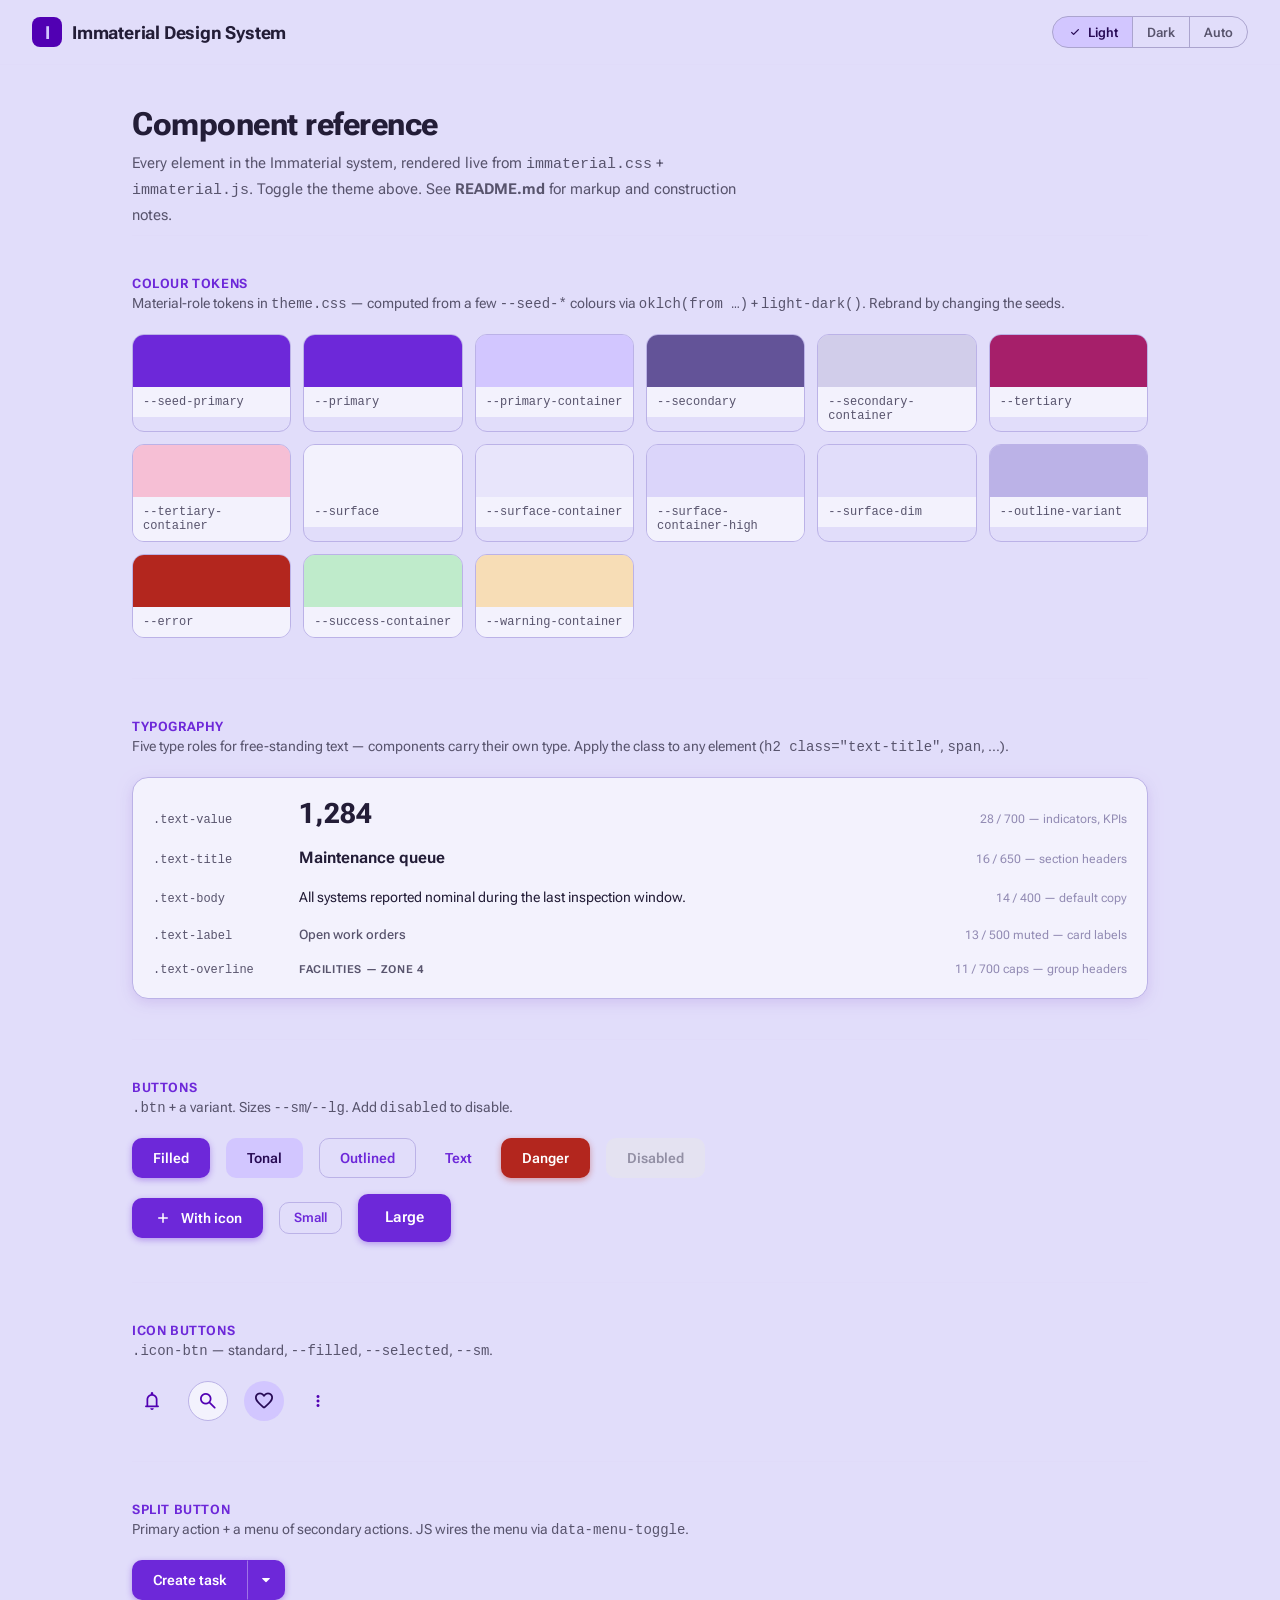
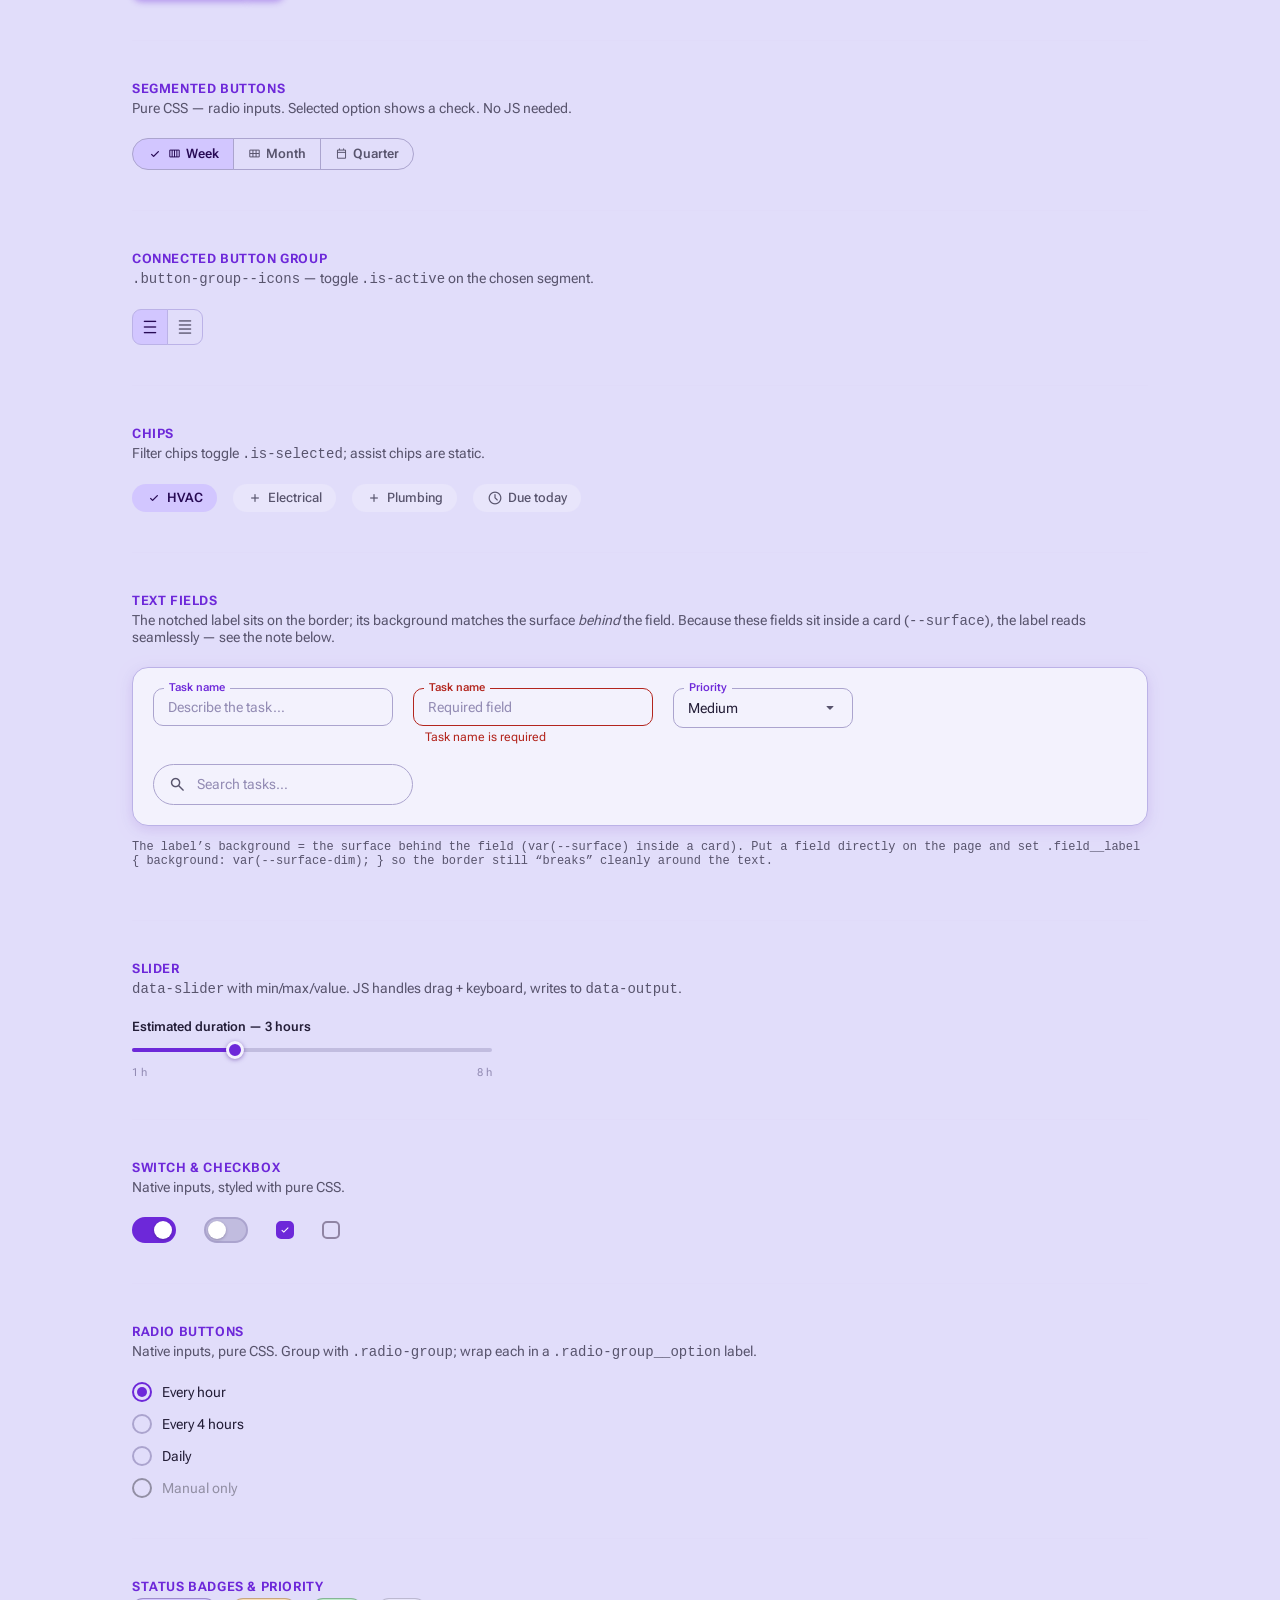
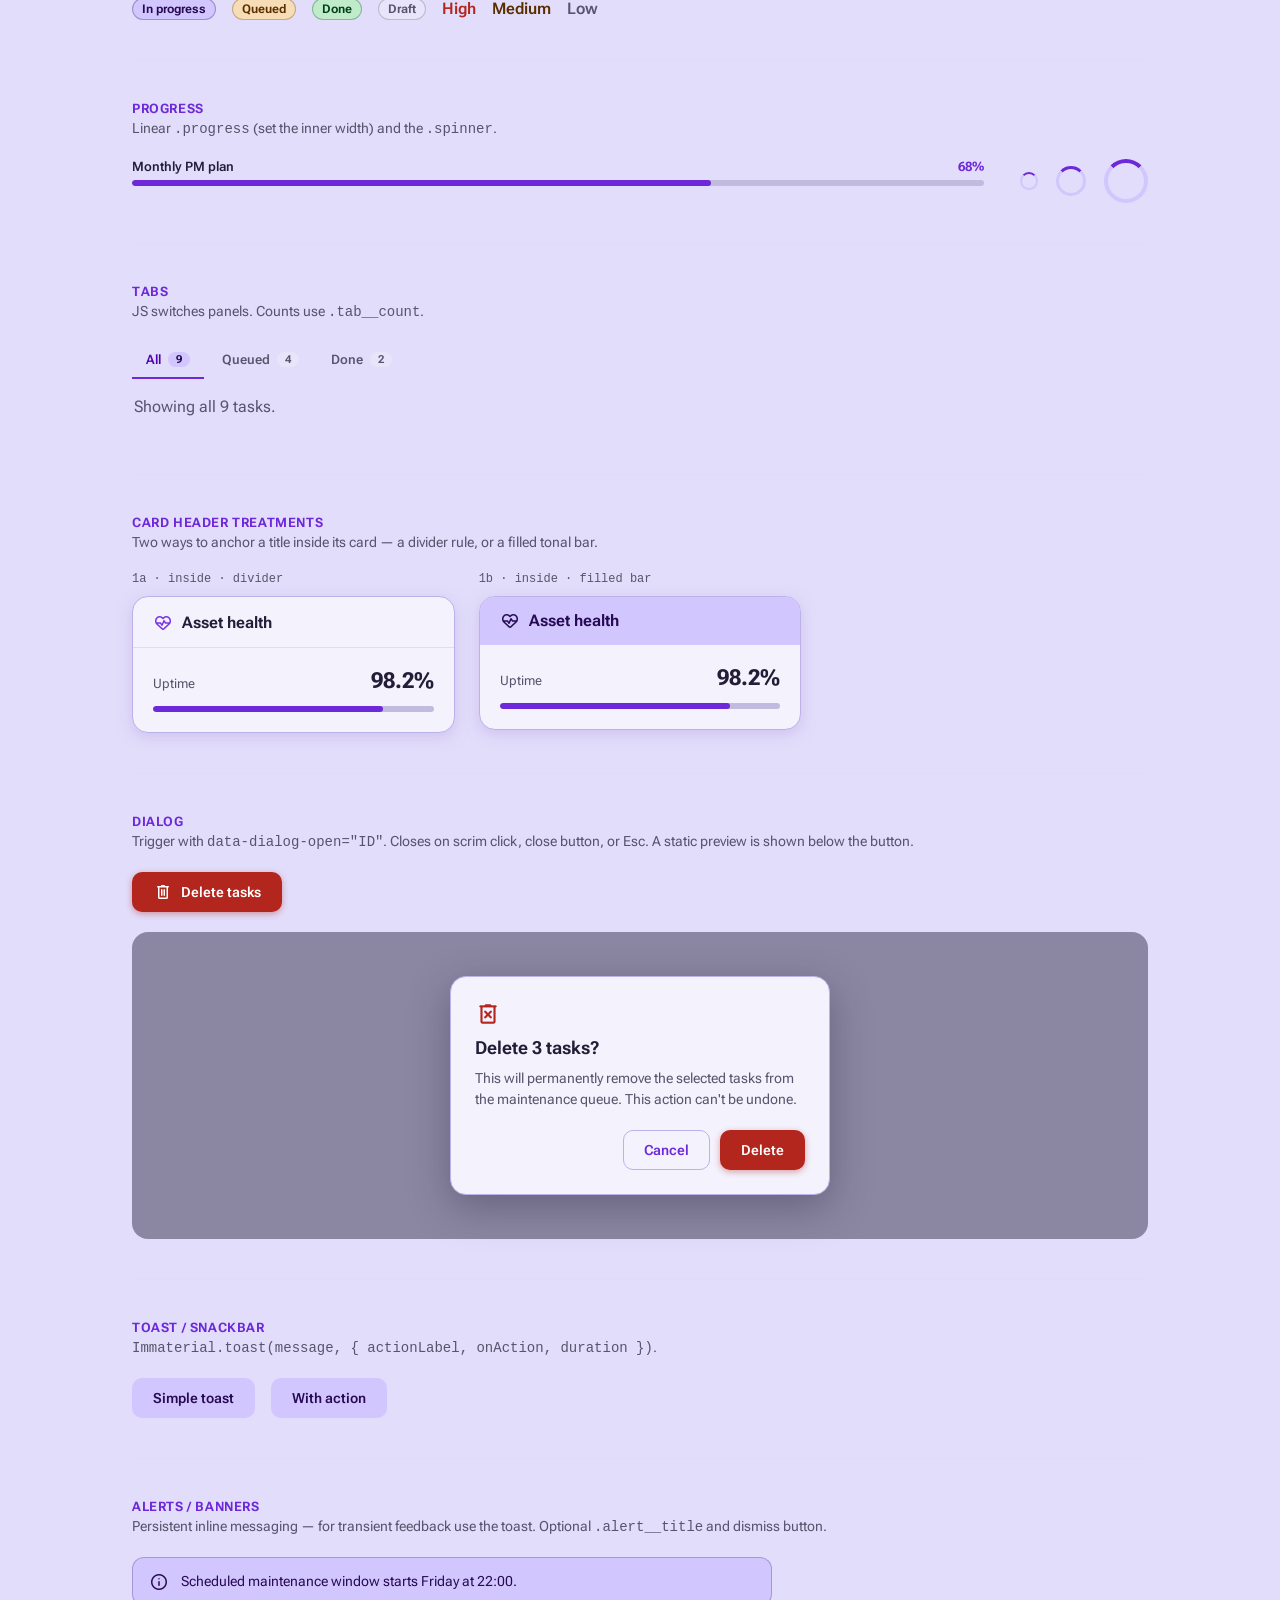
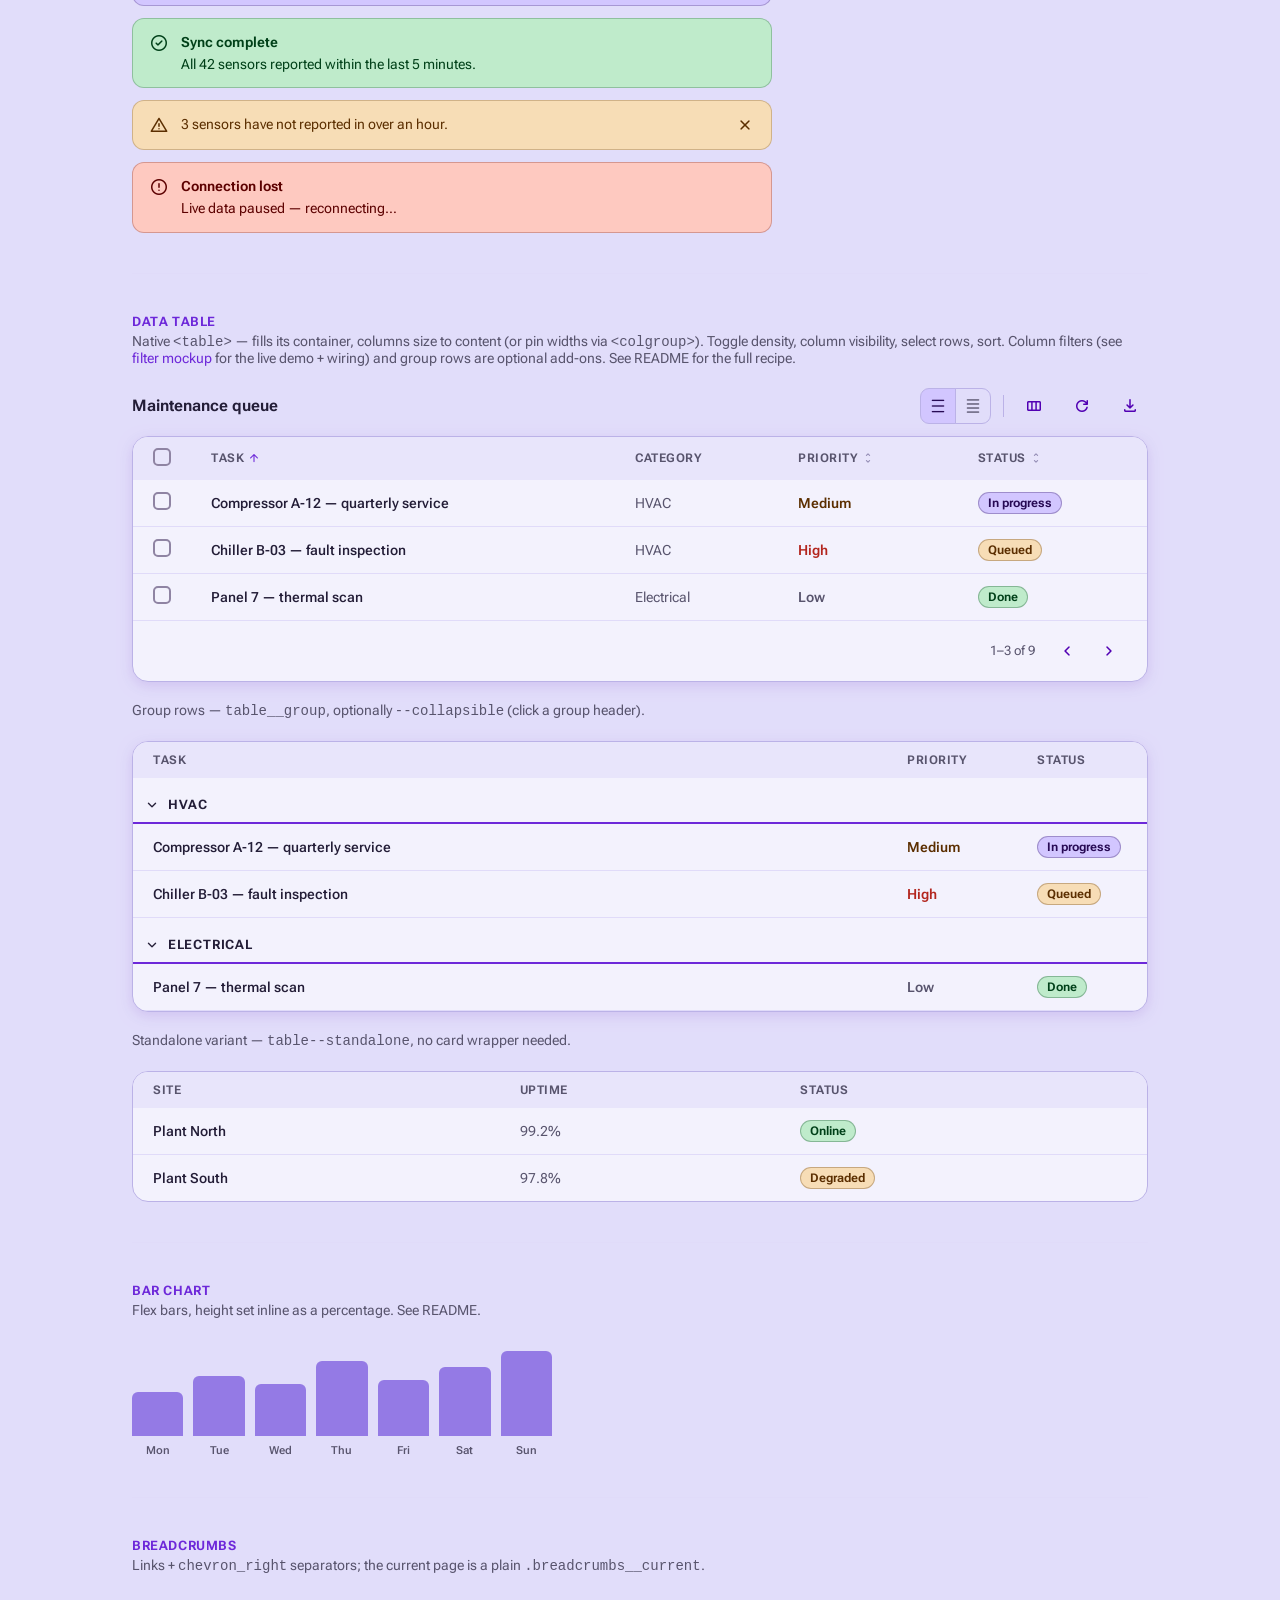
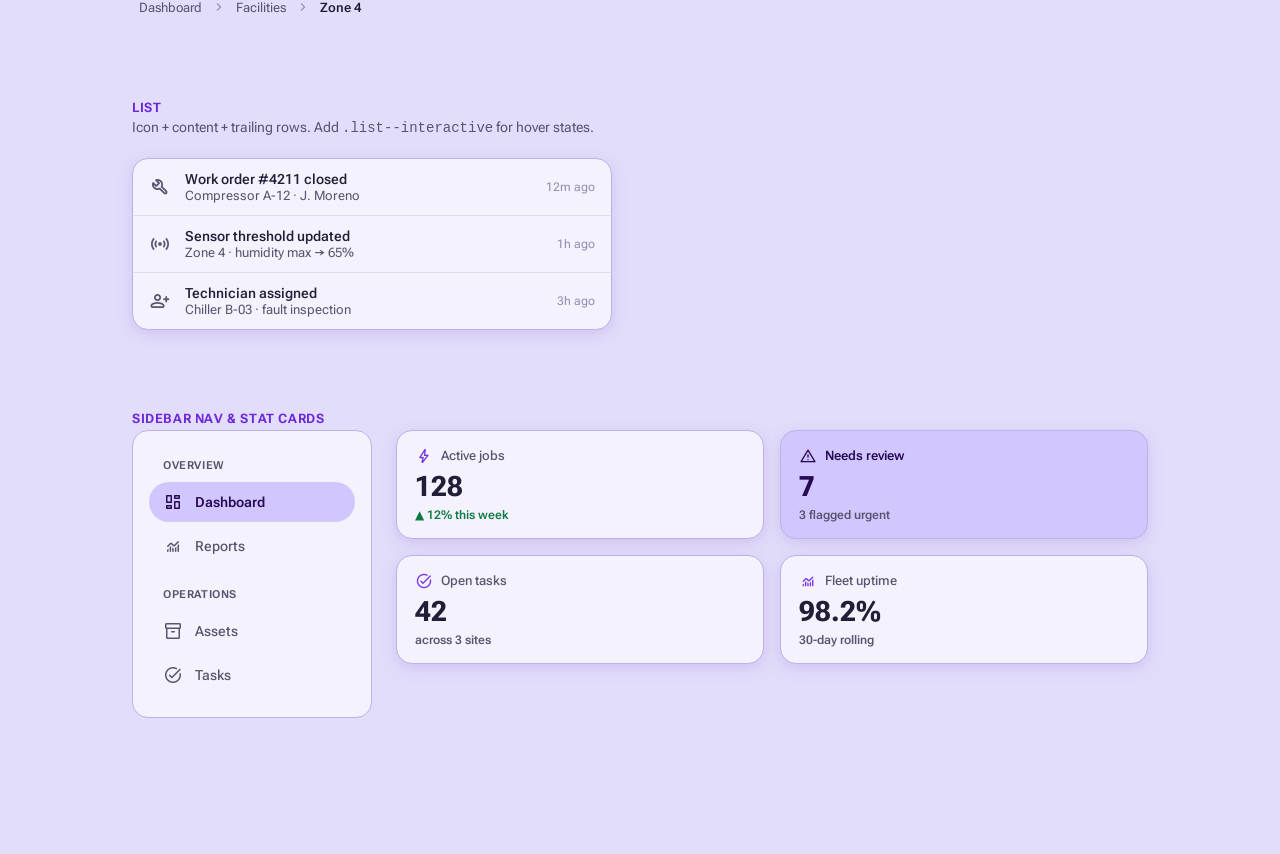
==== commit e2f2e9e5: "Added table variations" ====
--- a/showcase.html
+++ b/showcase.html
@@ -409,7 +409,7 @@
   <!-- TABLE -->
   <section class="block">
     <h2>Data table</h2>
-    <p class="desc">Native <code>&lt;table&gt;</code> — fills its container, columns size to content (or pin widths via <code>&lt;colgroup&gt;</code>). Toggle density, column visibility, select rows, sort. See README for the full recipe.</p>
+    <p class="desc">Native <code>&lt;table&gt;</code> — fills its container, columns size to content (or pin widths via <code>&lt;colgroup&gt;</code>). Toggle density, column visibility, select rows, sort. Column filters (see <a href="table-filters-mockup.html">filter mockup</a> for the live demo + wiring) and group rows are optional add-ons. See README for the full recipe.</p>
     <div class="toolbar" style="margin-bottom:12px">
       <span style="font-size:16px;font-weight:650">Maintenance queue</span>
       <span class="toolbar__spacer"></span>
@@ -462,6 +462,23 @@
       <div class="pagination"><span style="margin-right:8px">1–3 of 9</span><button class="icon-btn icon-btn--sm"><span class="icon">chevron_left</span></button><button class="icon-btn icon-btn--sm"><span class="icon">chevron_right</span></button></div>
     </div>
 
+      <p class="desc" style="margin-top:20px">Group rows — <code>table__group</code>, optionally <code>--collapsible</code> (click a group header).</p>
+      <div class="card" style="overflow:hidden">
+      <table class="table">
+        <colgroup><col><col style="width:130px"><col style="width:130px"></colgroup>
+        <thead>
+          <tr><th>Task</th><th>Priority</th><th>Status</th></tr>
+        </thead>
+        <tbody>
+          <tr class="table__group table__group--collapsible"><th colspan="3"><button class="table__group-toggle"><span class="icon">expand_more</span>HVAC</button></th></tr>
+          <tr><td style="font-weight:550">Compressor A-12 — quarterly service</td><td><span class="priority priority--medium">Medium</span></td><td><span class="badge badge--primary">In progress</span></td></tr>
+          <tr><td style="font-weight:550">Chiller B-03 — fault inspection</td><td><span class="priority priority--high">High</span></td><td><span class="badge badge--warning">Queued</span></td></tr>
+          <tr class="table__group table__group--collapsible"><th colspan="3"><button class="table__group-toggle"><span class="icon">expand_more</span>Electrical</button></th></tr>
+          <tr><td style="font-weight:550">Panel 7 — thermal scan</td><td><span class="priority priority--low">Low</span></td><td><span class="badge badge--success">Done</span></td></tr>
+        </tbody>
+      </table>
+      </div>
+
     <p class="desc" style="margin-top:20px">Standalone variant — <code>table--standalone</code>, no card wrapper needed.</p>
     <table class="table table--standalone">
       <thead>
--- a/immaterial.css
+++ b/immaterial.css
@@ -638,6 +638,77 @@
 .list__meta { font-size: 12.5px; color: var(--on-surface-variant); }
 .list__trailing { font-size: 12px; color: var(--on-surface-faint); flex-shrink: 0; }
 
+/* ---------- 28. TABLE GROUP ROWS ---------- */
+/* Optional full-width group headers inside .table:
+   <tr class="table__group"><th colspan="N">Group</th></tr> */
+.table__group th {
+  padding: 18px 20px 8px 10px;
+  font-size: 13px; font-weight: 700; letter-spacing: .8px; text-transform: uppercase;
+  background: transparent; border-bottom: 2px solid var(--primary);
+  color: var(--on-surface);
+}
+/* collapsible: wrap the label in a .table__group-toggle button */
+.table__group--collapsible th { padding: 0; }
+.table__group-toggle {
+  all: unset; box-sizing: border-box; display: flex; align-items: center; gap: 6px;
+  width: 100%; padding: 18px 14px 8px 10px; cursor: pointer;
+  font: inherit; font-size: 13px; font-weight: 700; letter-spacing: .8px; text-transform: uppercase;
+  color: var(--on-surface);
+}
+.table__group-toggle:hover { color: var(--primary); }
+.table__group-toggle:focus-visible { box-shadow: inset 0 0 0 3px color-mix(in srgb, var(--ring) 40%, transparent); }
+.table__group-toggle .icon { font-size: 18px; transition: transform .15s; }
+.table__group.is-collapsed .table__group-toggle .icon { transform: rotate(-90deg); }
+.table tr.is-hidden-by-group { display: none; }
+
+/* ---------- 29. TABLE COLUMN FILTERS ---------- */
+/* Optional filter row in <thead>, under the column labels:
+   <tr class="table__filters"><th>…one filter per column…</th></tr>
+   Text: .table__filter-input wrapping an <input>.
+   Enum: .table__filter-select ([data-menu-toggle]) + existing .menu.
+   Filtering logic is app-side — see README. */
+.table__filters th {
+  padding: 6px 12px 10px;
+  background: var(--surface-container);
+  border-bottom: 1px solid var(--divider);
+}
+.table__filter-input {
+  display: flex; align-items: center; gap: 6px;
+  height: 32px; padding: 0 10px;
+  background: var(--surface); border: 1px solid var(--outline-variant);
+  border-radius: 8px;
+}
+.table__filter-input:focus-within { border-color: var(--primary); box-shadow: 0 0 0 2px color-mix(in srgb, var(--ring) 25%, transparent); }
+.table__filter-input .icon { font-size: 16px; color: var(--on-surface-faint); }
+.table__filter-input input {
+  border: none; outline: none; background: transparent; min-width: 0; width: 100%;
+  font: inherit; font-size: 13px; font-weight: 400; letter-spacing: 0; text-transform: none;
+  color: var(--on-surface);
+}
+.table__filter-input input::placeholder { color: var(--on-surface-faint); }
+.table__filter-select {
+  all: unset; box-sizing: border-box;
+  display: flex; align-items: center; justify-content: space-between; gap: 6px;
+  height: 32px; padding: 0 8px 0 10px; width: 100%;
+  background: var(--surface); border: 1px solid var(--outline-variant);
+  border-radius: 8px; cursor: pointer;
+  font: inherit; font-size: 13px; font-weight: 400; letter-spacing: 0; text-transform: none;
+  color: var(--on-surface);
+}
+.table__filter-select:hover { border-color: var(--outline); }
+.table__filter-select:focus-visible { border-color: var(--primary); box-shadow: 0 0 0 2px color-mix(in srgb, var(--ring) 25%, transparent); }
+.table__filter-select .icon { font-size: 16px; color: var(--on-surface-faint); flex-shrink: 0; }
+.table__filter-select.has-value { border-color: var(--primary); color: var(--primary-strong); font-weight: 550; }
+.table__filter-select.has-value .icon { color: var(--primary); }
+.table__filter-clear {
+  all: unset; display: inline-flex; align-items: center; gap: 4px;
+  font-size: 12.5px; font-weight: 550; color: var(--primary); cursor: pointer;
+  padding: 4px 8px; border-radius: 7px;
+}
+.table__filter-clear:hover { background: var(--surface-container-high); }
+.table__filter-clear[hidden] { display: none; }
+.table__filter-clear .icon { font-size: 15px; }
+
 /* ---------- 2b. TYPE ROLES ----------
    Utilities for free-standing text; components carry their own type. */
 .text-title    { font-size: 16px; font-weight: 650; line-height: 1.3; color: var(--on-surface); }
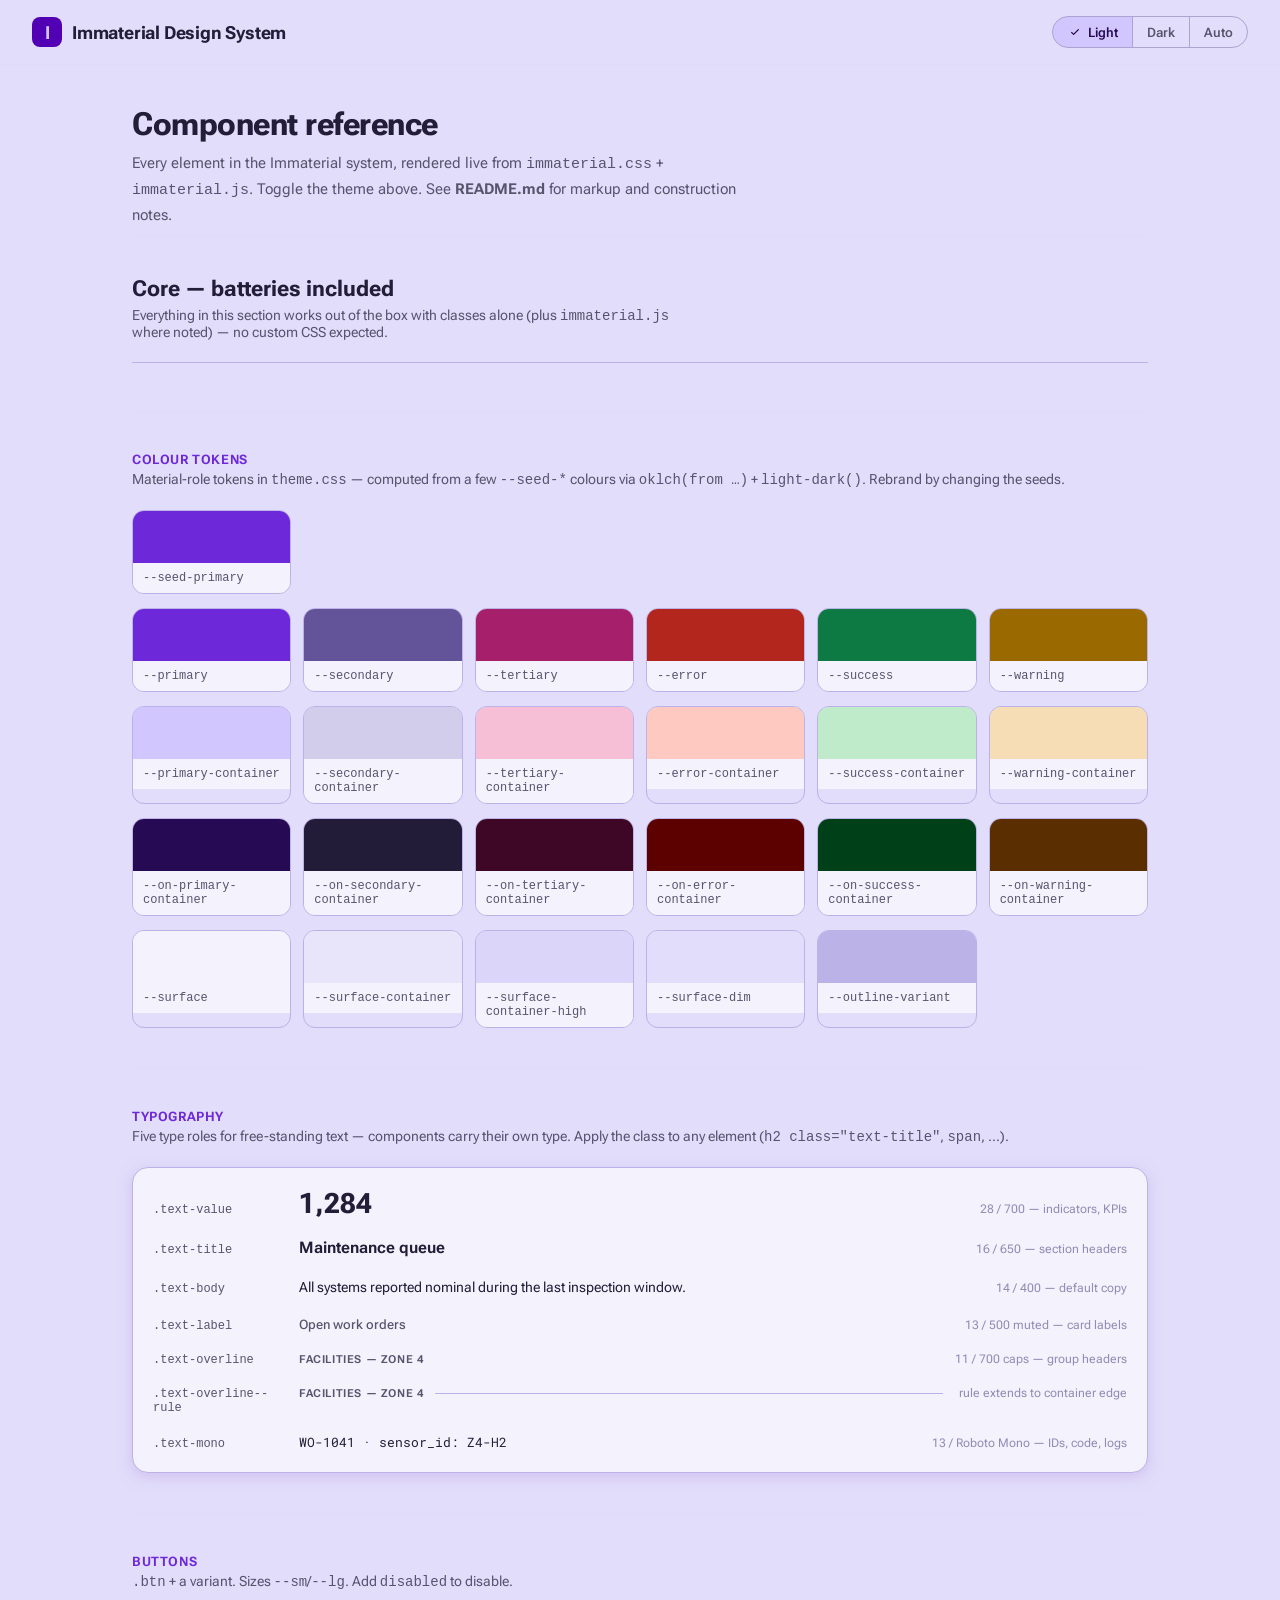
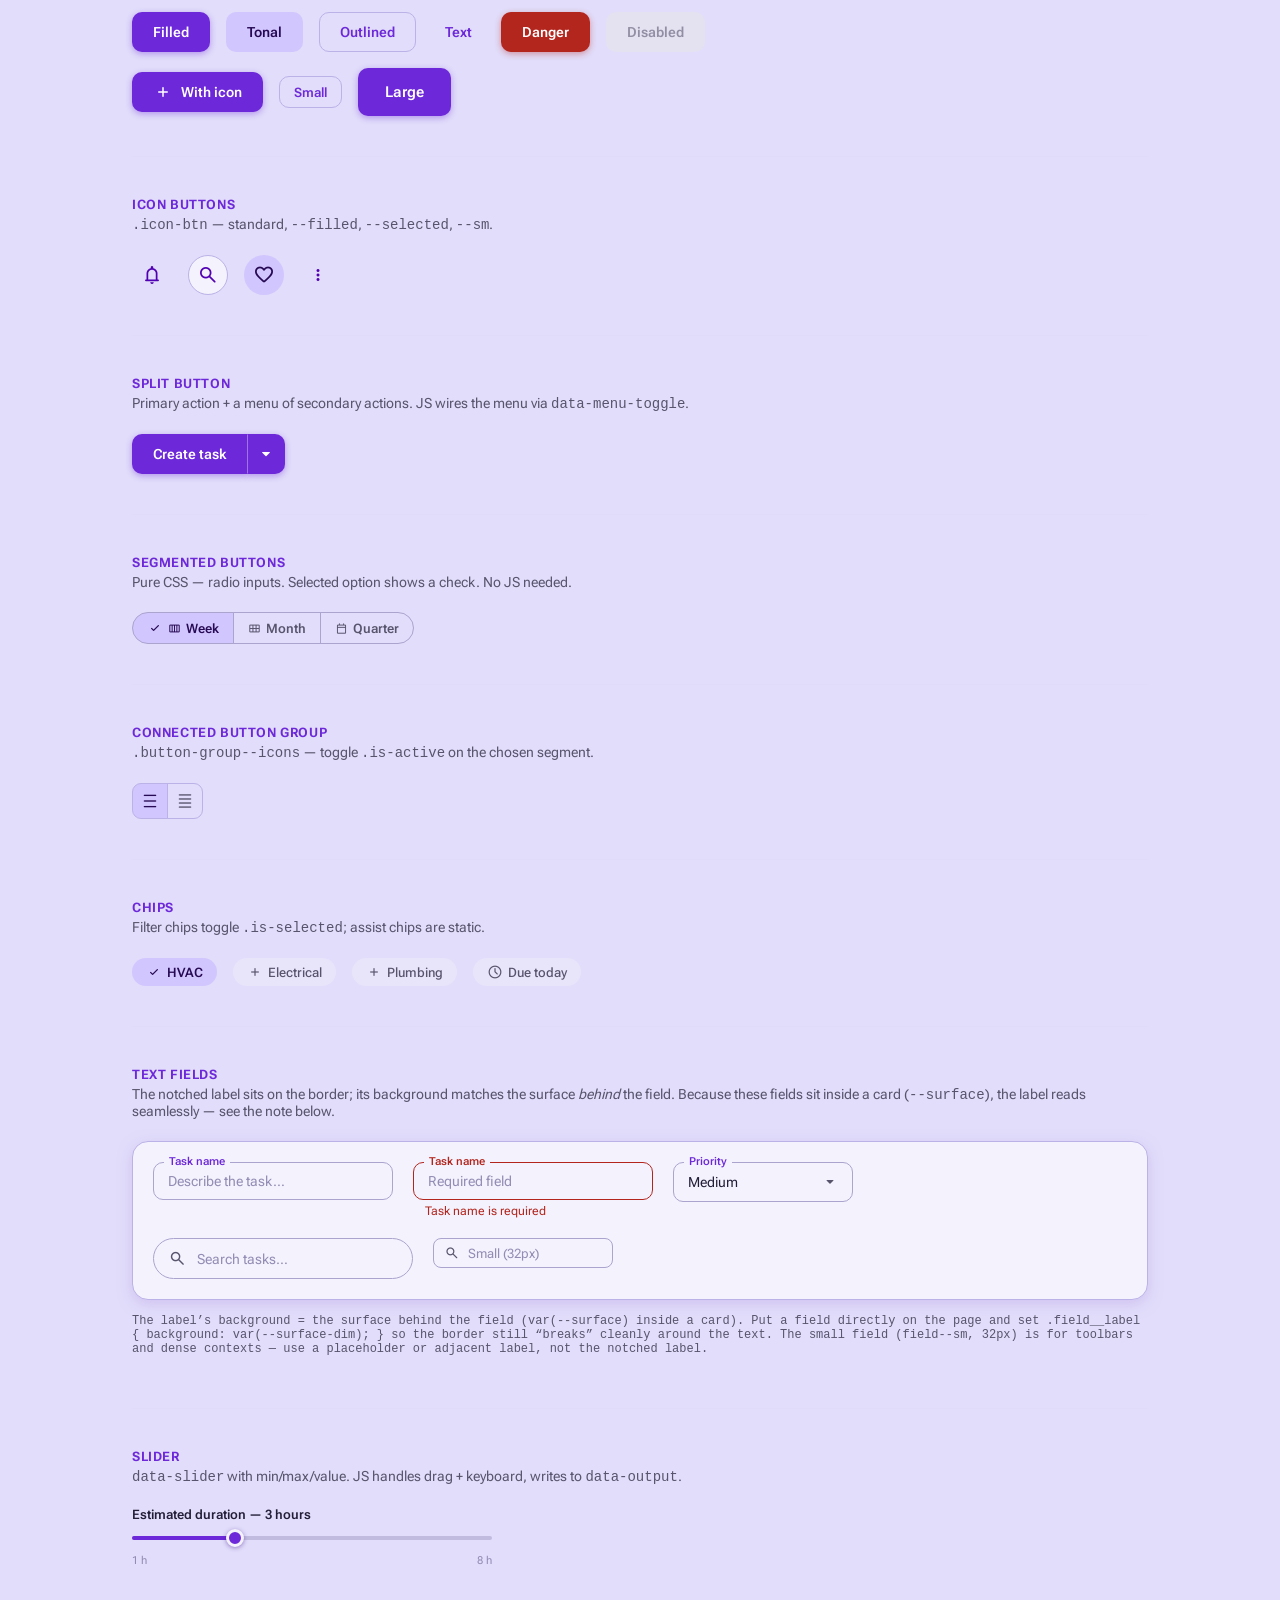
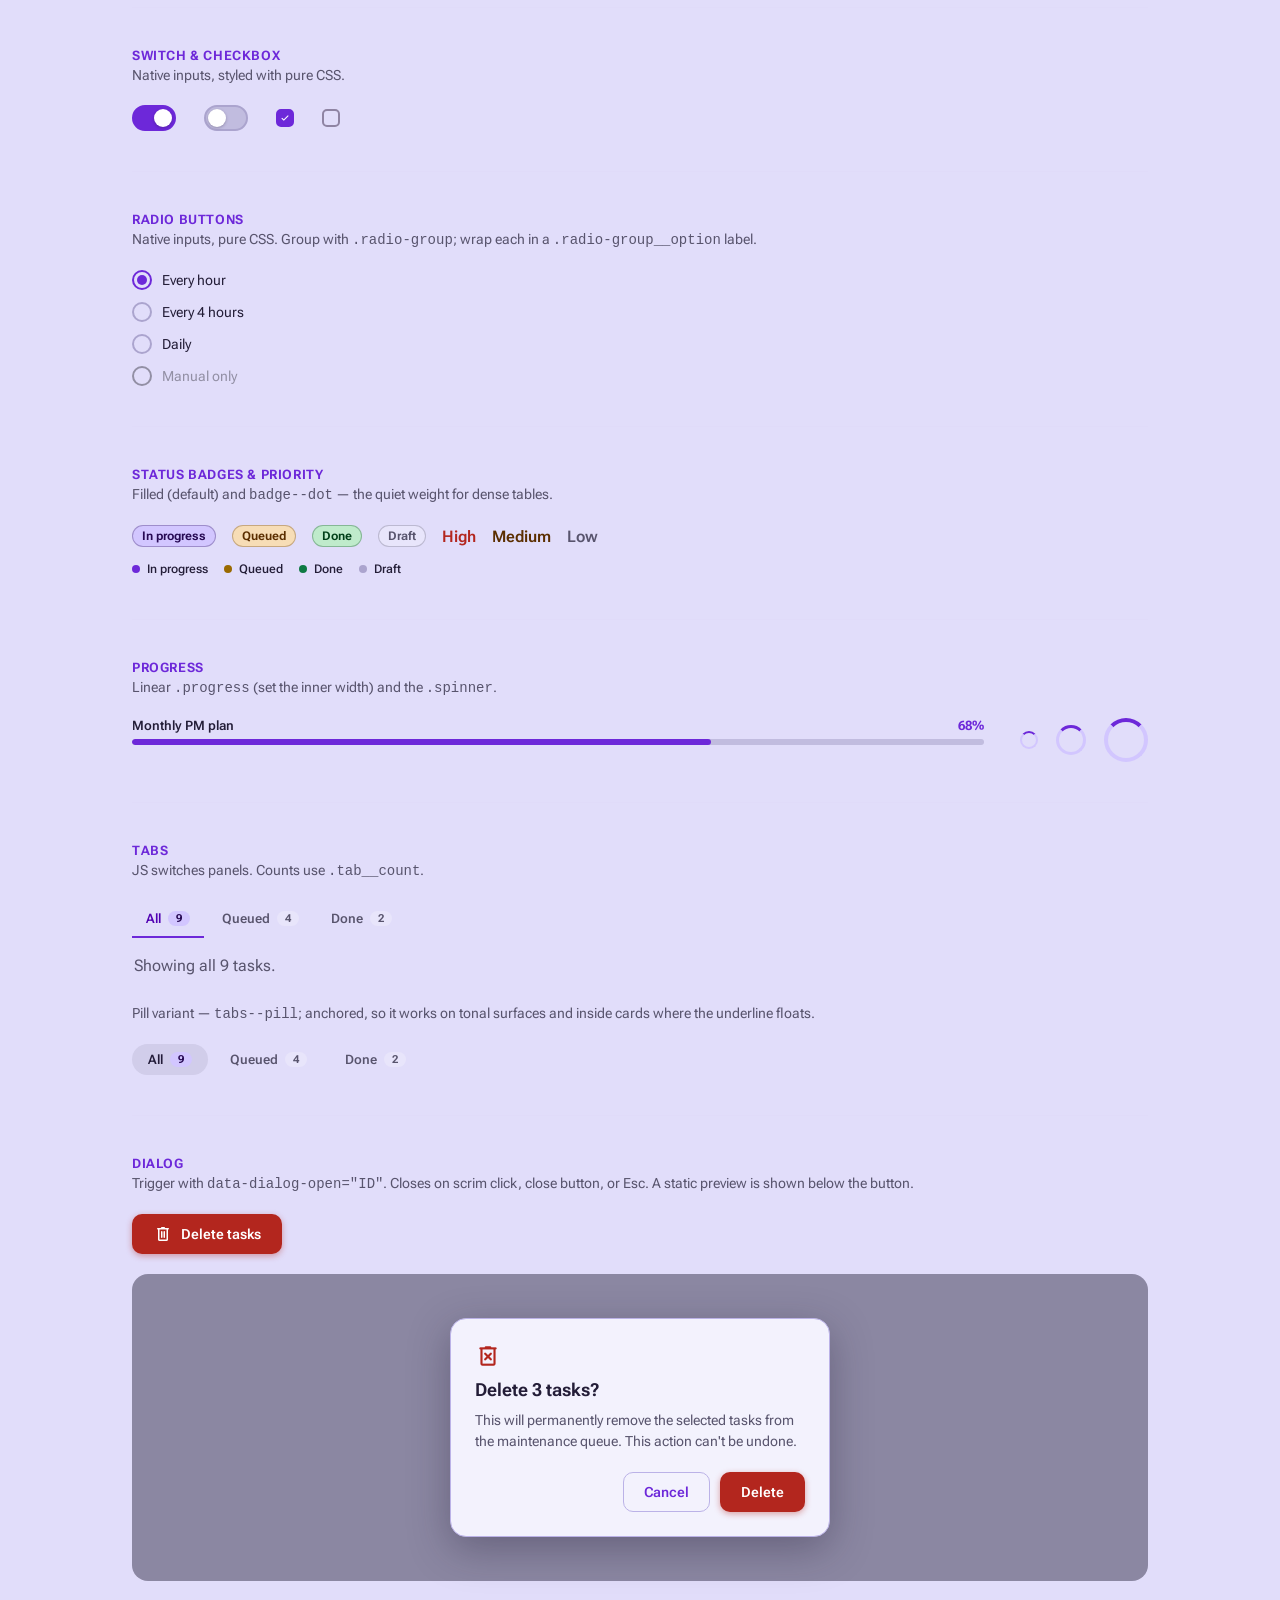
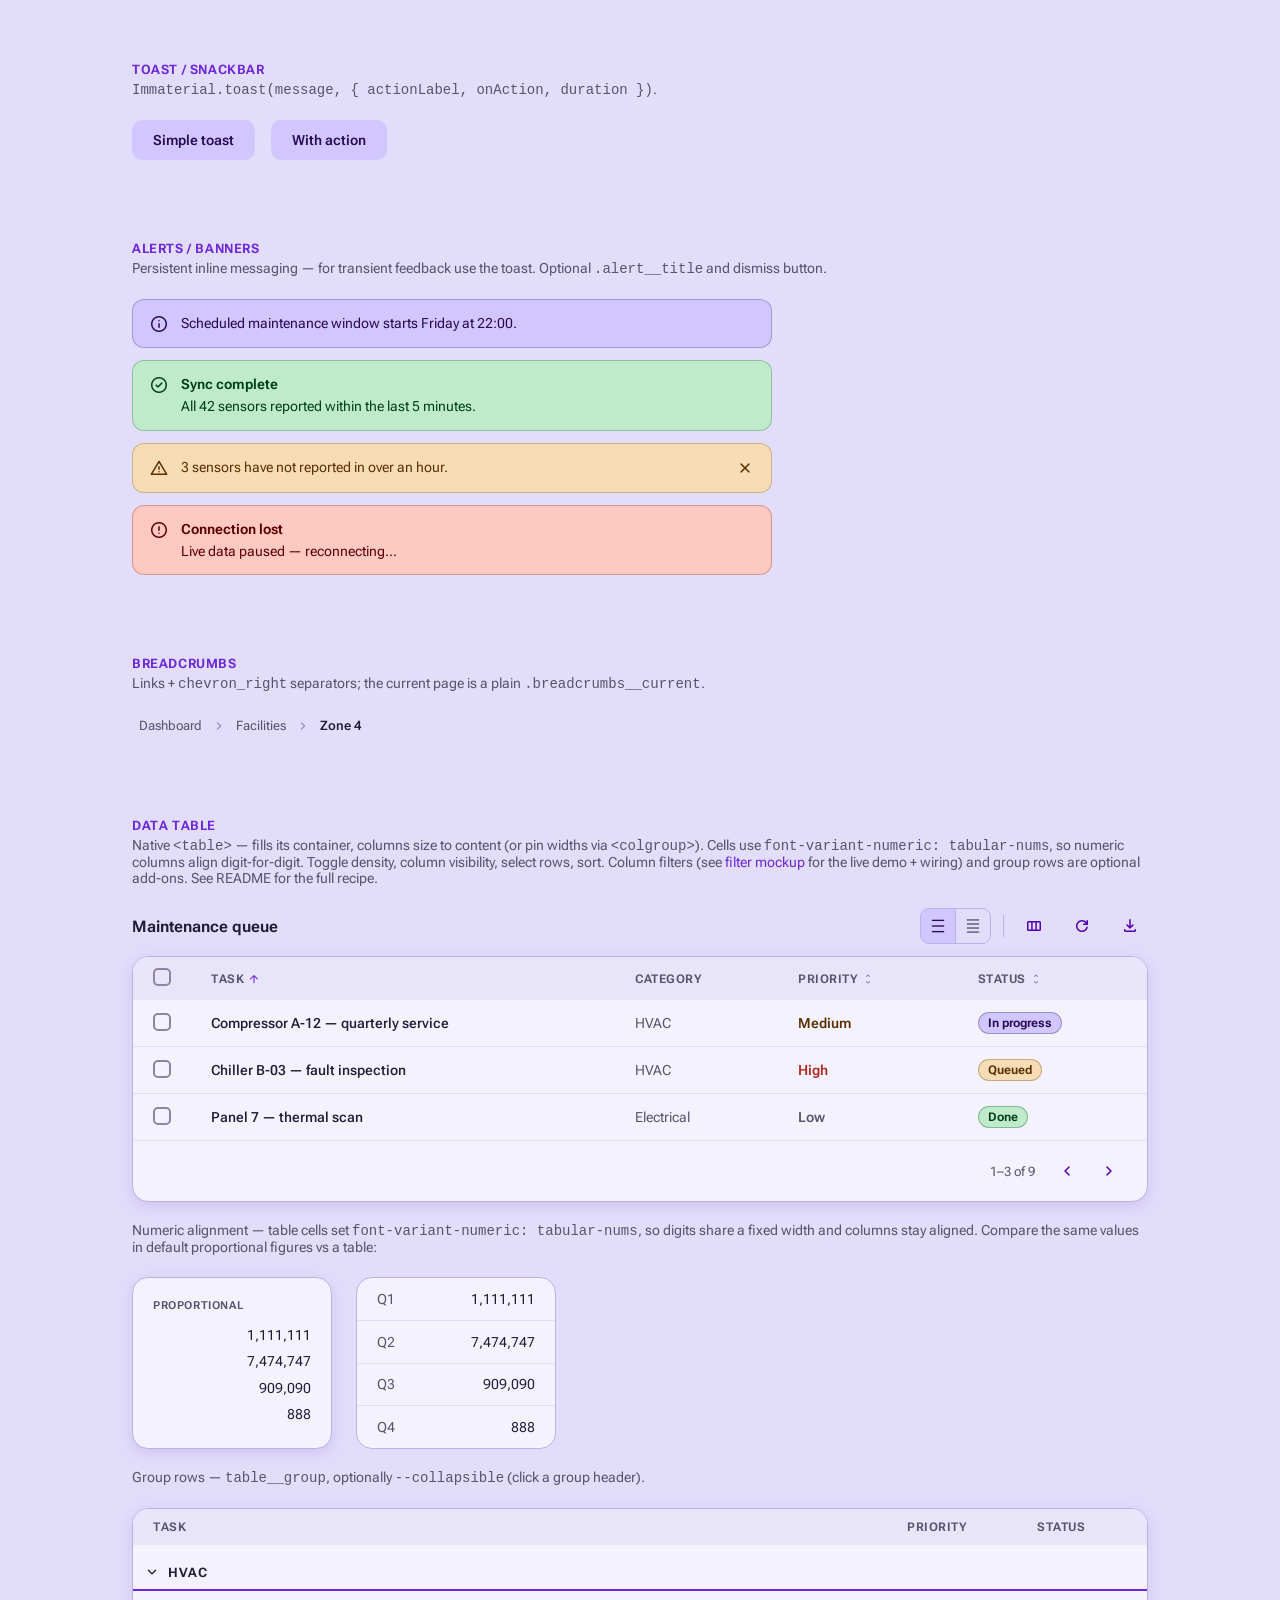
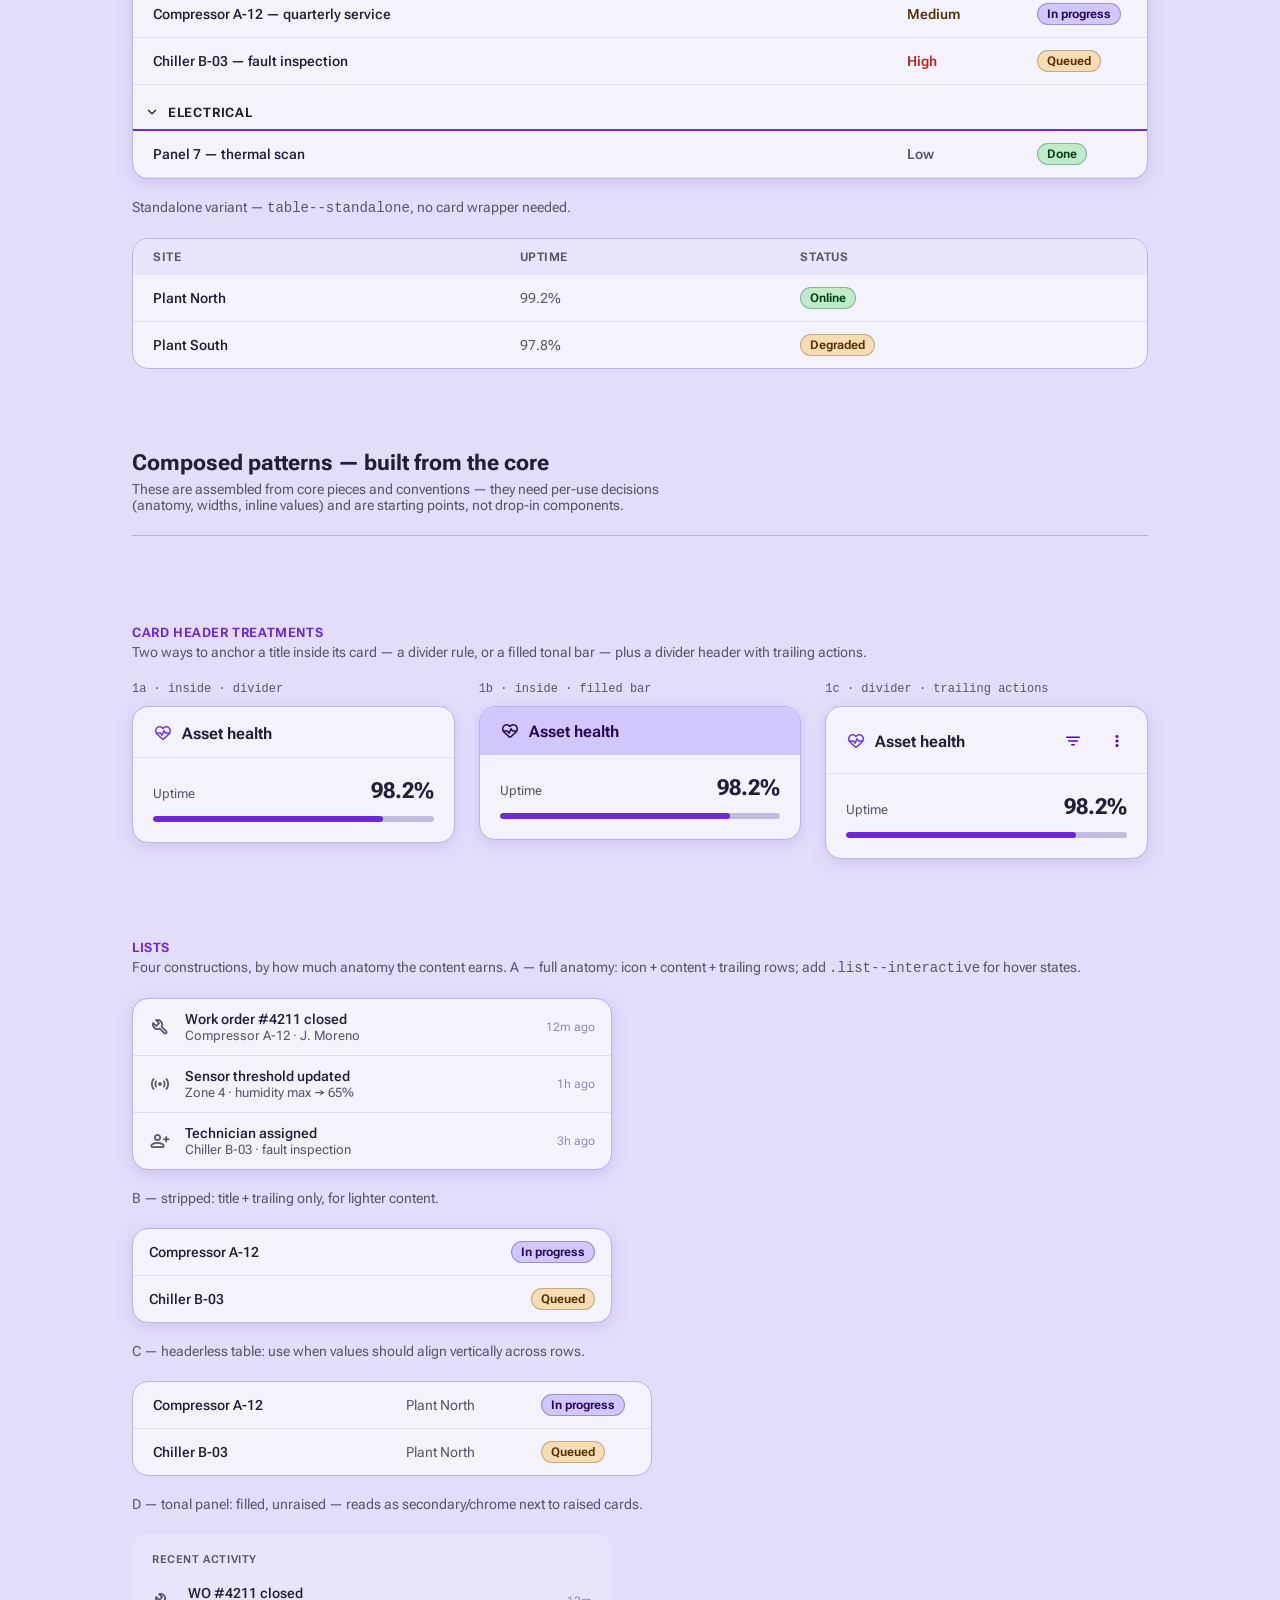
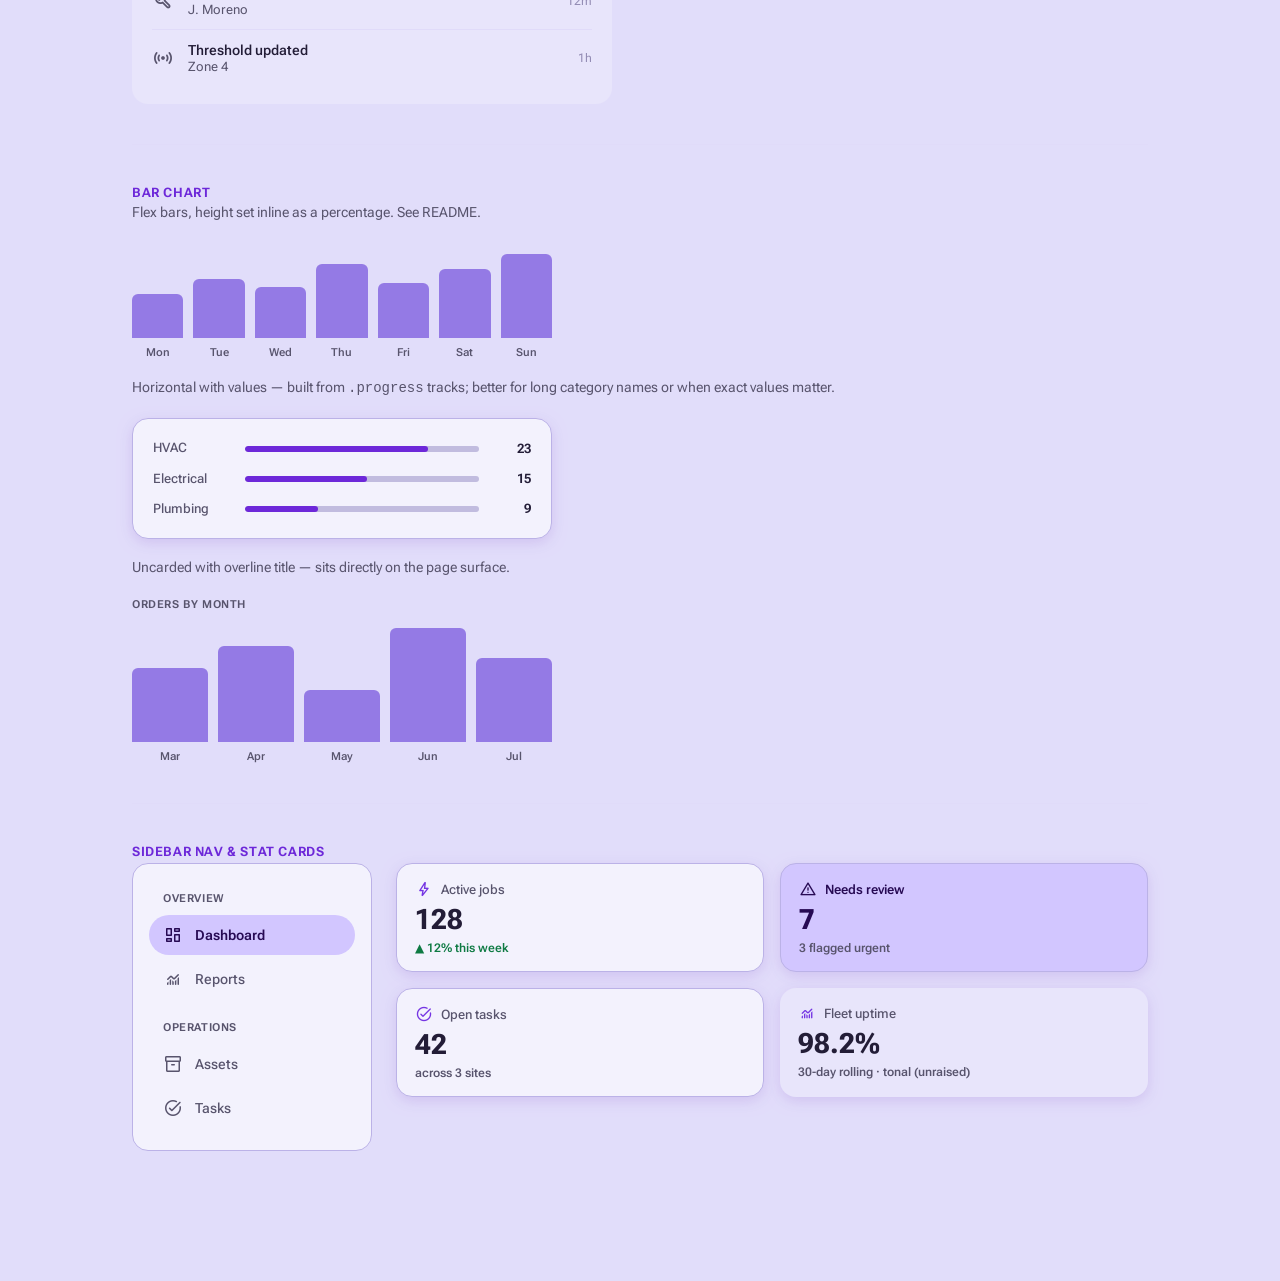
==== commit 094698e5: "Added new elements" ====
--- a/showcase.html
+++ b/showcase.html
@@ -8,7 +8,7 @@
 <link rel="stylesheet" href="immaterial.css">
 <!-- CDN fallback so the demo renders fonts/icons when local files in fonts/ are absent.
      Remove once you self-host (README §1). The @font-face rules below take priority when present. -->
-<link rel="stylesheet" href="https://fonts.googleapis.com/css2?family=Roboto+Flex:opsz,wght@8..144,100..1000&family=Material+Symbols+Rounded:opsz,wght,FILL,GRAD@20..48,100..700,0..1,-50..200&display=swap">
+<link rel="stylesheet" href="https://fonts.googleapis.com/css2?family=Roboto+Flex:opsz,wght@8..144,100..1000&family=Roboto+Mono:wght@400;500;700&family=Material+Symbols+Rounded:opsz,wght,FILL,GRAD@20..48,100..700,0..1,-50..200&display=swap">
 <style>
   /* Self-hosted fonts (see README §1) — commented out while using the CDN
      fallback above, because a same-family @font-face with a missing local
@@ -22,6 +22,11 @@
   @font-face {
     font-family: 'Material Symbols Rounded';
     src: url('fonts/MaterialSymbolsRounded.woff2') format('woff2');
+    font-weight: 100 700; font-display: swap;
+  }
+  @font-face {
+    font-family: 'Roboto Mono';
+    src: url('fonts/RobotoMono.woff2') format('woff2');
     font-weight: 100 700; font-display: swap;
   }
   */
@@ -80,30 +85,56 @@
     <p>Every element in the Immaterial system, rendered live from <code>immaterial.css</code> + <code>immaterial.js</code>. Toggle the theme above. See <strong>README.md</strong> for markup and construction notes.</p>
   </div>
 
-  <!-- COLOUR TOKENS -->
+    <!-- ===== CORE — BATTERIES INCLUDED ===== -->
+  <section class="block" style="margin-bottom:8px">
+    <h1 style="font-size:22px;font-weight:700;margin:0 0 6px">Core — batteries included</h1>
+    <p class="desc" style="max-width:72ch">Everything in this section works out of the box with classes alone (plus <code>immaterial.js</code> where noted) — no custom CSS expected.</p>
+    <div style="height:1px;background:var(--outline-variant)"></div>
+  </section>
+
+<!-- COLOUR TOKENS -->
   <section class="block">
     <h2>Colour tokens</h2>
     <p class="desc">Material-role tokens in <code>theme.css</code> — computed from a few <code>--seed-*</code> colours via <code>oklch(from …)</code> + <code>light-dark()</code>. Rebrand by changing the seeds.</p>
-    <div class="swatches">
-      <div class="swatch"><div class="swatch__chip" style="background:var(--seed-primary)"></div><div class="swatch__name">--seed-primary</div></div>
-      <div class="swatch"><div class="swatch__chip" style="background:var(--primary)"></div><div class="swatch__name">--primary</div></div>
-      <div class="swatch"><div class="swatch__chip" style="background:var(--primary-container)"></div><div class="swatch__name">--primary-container</div></div>
-      <div class="swatch"><div class="swatch__chip" style="background:var(--secondary)"></div><div class="swatch__name">--secondary</div></div>
-      <div class="swatch"><div class="swatch__chip" style="background:var(--secondary-container)"></div><div class="swatch__name">--secondary-container</div></div>
-      <div class="swatch"><div class="swatch__chip" style="background:var(--tertiary)"></div><div class="swatch__name">--tertiary</div></div>
-      <div class="swatch"><div class="swatch__chip" style="background:var(--tertiary-container)"></div><div class="swatch__name">--tertiary-container</div></div>
-      <div class="swatch"><div class="swatch__chip" style="background:var(--surface)"></div><div class="swatch__name">--surface</div></div>
-      <div class="swatch"><div class="swatch__chip" style="background:var(--surface-container)"></div><div class="swatch__name">--surface-container</div></div>
-      <div class="swatch"><div class="swatch__chip" style="background:var(--surface-container-high)"></div><div class="swatch__name">--surface-container-high</div></div>
-      <div class="swatch"><div class="swatch__chip" style="background:var(--surface-dim)"></div><div class="swatch__name">--surface-dim</div></div>
-      <div class="swatch"><div class="swatch__chip" style="background:var(--outline-variant)"></div><div class="swatch__name">--outline-variant</div></div>
-      <div class="swatch"><div class="swatch__chip" style="background:var(--error)"></div><div class="swatch__name">--error</div></div>
-      <div class="swatch"><div class="swatch__chip" style="background:var(--success-container)"></div><div class="swatch__name">--success-container</div></div>
-      <div class="swatch"><div class="swatch__chip" style="background:var(--warning-container)"></div><div class="swatch__name">--warning-container</div></div>
-    </div>
-  </section>
-
-  <!-- TYPOGRAPHY -->
+    <div style="display:flex;flex-direction:column;gap:14px">
+      <div class="swatches">
+        <div class="swatch"><div class="swatch__chip" style="background:var(--seed-primary)"></div><div class="swatch__name">--seed-primary</div></div>
+      </div>
+      <div class="swatches">
+        <div class="swatch"><div class="swatch__chip" style="background:var(--primary)"></div><div class="swatch__name">--primary</div></div>
+        <div class="swatch"><div class="swatch__chip" style="background:var(--secondary)"></div><div class="swatch__name">--secondary</div></div>
+        <div class="swatch"><div class="swatch__chip" style="background:var(--tertiary)"></div><div class="swatch__name">--tertiary</div></div>
+        <div class="swatch"><div class="swatch__chip" style="background:var(--error)"></div><div class="swatch__name">--error</div></div>
+        <div class="swatch"><div class="swatch__chip" style="background:var(--success)"></div><div class="swatch__name">--success</div></div>
+        <div class="swatch"><div class="swatch__chip" style="background:var(--warning)"></div><div class="swatch__name">--warning</div></div>
+      </div>
+      <div class="swatches">
+        <div class="swatch"><div class="swatch__chip" style="background:var(--primary-container)"></div><div class="swatch__name">--primary-container</div></div>
+        <div class="swatch"><div class="swatch__chip" style="background:var(--secondary-container)"></div><div class="swatch__name">--secondary-container</div></div>
+        <div class="swatch"><div class="swatch__chip" style="background:var(--tertiary-container)"></div><div class="swatch__name">--tertiary-container</div></div>
+        <div class="swatch"><div class="swatch__chip" style="background:var(--error-container)"></div><div class="swatch__name">--error-container</div></div>
+        <div class="swatch"><div class="swatch__chip" style="background:var(--success-container)"></div><div class="swatch__name">--success-container</div></div>
+        <div class="swatch"><div class="swatch__chip" style="background:var(--warning-container)"></div><div class="swatch__name">--warning-container</div></div>
+      </div>
+      <div class="swatches">
+        <div class="swatch"><div class="swatch__chip" style="background:var(--on-primary-container)"></div><div class="swatch__name">--on-primary-container</div></div>
+        <div class="swatch"><div class="swatch__chip" style="background:var(--on-secondary-container)"></div><div class="swatch__name">--on-secondary-container</div></div>
+        <div class="swatch"><div class="swatch__chip" style="background:var(--on-tertiary-container)"></div><div class="swatch__name">--on-tertiary-container</div></div>
+        <div class="swatch"><div class="swatch__chip" style="background:var(--on-error-container)"></div><div class="swatch__name">--on-error-container</div></div>
+        <div class="swatch"><div class="swatch__chip" style="background:var(--on-success-container)"></div><div class="swatch__name">--on-success-container</div></div>
+        <div class="swatch"><div class="swatch__chip" style="background:var(--on-warning-container)"></div><div class="swatch__name">--on-warning-container</div></div>
+      </div>
+      <div class="swatches">
+        <div class="swatch"><div class="swatch__chip" style="background:var(--surface)"></div><div class="swatch__name">--surface</div></div>
+        <div class="swatch"><div class="swatch__chip" style="background:var(--surface-container)"></div><div class="swatch__name">--surface-container</div></div>
+        <div class="swatch"><div class="swatch__chip" style="background:var(--surface-container-high)"></div><div class="swatch__name">--surface-container-high</div></div>
+        <div class="swatch"><div class="swatch__chip" style="background:var(--surface-dim)"></div><div class="swatch__name">--surface-dim</div></div>
+        <div class="swatch"><div class="swatch__chip" style="background:var(--outline-variant)"></div><div class="swatch__name">--outline-variant</div></div>
+      </div>
+    </div>
+  </section>
+
+<!-- TYPOGRAPHY -->
   <section class="block">
     <h2>Typography</h2>
     <p class="desc">Five type roles for free-standing text — components carry their own type. Apply the class to any element (<code>h2 class="text-title"</code>, <code>span</code>, …).</p>
@@ -133,10 +164,20 @@
         <span class="text-overline">Facilities — Zone 4</span>
         <span style="font-size:12px;color:var(--on-surface-faint)">11 / 700 caps — group headers</span>
       </div>
+      <div style="display:grid;grid-template-columns:130px 1fr auto;gap:16px;align-items:baseline">
+        <code style="font-size:12px;color:var(--on-surface-variant)">.text-overline--rule</code>
+        <span class="text-overline text-overline--rule">Facilities — Zone 4</span>
+        <span style="font-size:12px;color:var(--on-surface-faint)">rule extends to container edge</span>
+      </div>
+      <div style="display:grid;grid-template-columns:130px 1fr auto;gap:16px;align-items:baseline">
+        <code style="font-size:12px;color:var(--on-surface-variant)">.text-mono</code>
+        <span class="text-mono">WO-1041 · sensor_id: Z4-H2</span>
+        <span style="font-size:12px;color:var(--on-surface-faint)">13 / Roboto Mono — IDs, code, logs</span>
+      </div>
     </div></div>
   </section>
 
-  <!-- BUTTONS -->
+<!-- BUTTONS -->
   <section class="block">
     <h2>Buttons</h2>
     <p class="desc"><code>.btn</code> + a variant. Sizes <code>--sm</code>/<code>--lg</code>. Add <code>disabled</code> to disable.</p>
@@ -157,7 +198,7 @@
     </div>
   </section>
 
-  <!-- ICON BUTTONS -->
+<!-- ICON BUTTONS -->
   <section class="block">
     <h2>Icon buttons</h2>
     <p class="desc"><code>.icon-btn</code> — standard, <code>--filled</code>, <code>--selected</code>, <code>--sm</code>.</p>
@@ -169,7 +210,7 @@
     </div>
   </section>
 
-  <!-- SPLIT BUTTON -->
+<!-- SPLIT BUTTON -->
   <section class="block">
     <h2>Split button</h2>
     <p class="desc">Primary action + a menu of secondary actions. JS wires the menu via <code>data-menu-toggle</code>.</p>
@@ -183,7 +224,7 @@
     </div>
   </section>
 
-  <!-- SEGMENTED -->
+<!-- SEGMENTED -->
   <section class="block">
     <h2>Segmented buttons</h2>
     <p class="desc">Pure CSS — radio inputs. Selected option shows a check. No JS needed.</p>
@@ -194,7 +235,7 @@
     </div>
   </section>
 
-  <!-- BUTTON GROUP -->
+<!-- BUTTON GROUP -->
   <section class="block">
     <h2>Connected button group</h2>
     <p class="desc"><code>.button-group--icons</code> — toggle <code>.is-active</code> on the chosen segment.</p>
@@ -204,7 +245,7 @@
     </div>
   </section>
 
-  <!-- CHIPS -->
+<!-- CHIPS -->
   <section class="block">
     <h2>Chips</h2>
     <p class="desc">Filter chips toggle <code>.is-selected</code>; assist chips are static.</p>
@@ -216,7 +257,7 @@
     </div>
   </section>
 
-  <!-- FIELDS -->
+<!-- FIELDS -->
   <section class="block">
     <h2>Text fields</h2>
     <p class="desc">The notched label sits on the border; its background matches the surface <em>behind</em> the field. Because these fields sit inside a card (<code>--surface</code>), the label reads seamlessly — see the note below.</p>
@@ -242,12 +283,16 @@
           <span class="icon field__leading">search</span>
           <input class="field__input" placeholder="Search tasks…">
         </div>
+        <div class="field field--sm" style="width:180px">
+          <span class="icon field__leading">search</span>
+          <input class="field__input" placeholder="Small (32px)">
+        </div>
       </div>
     </div></div>
-    <p class="caption" style="margin-top:14px">The label’s background = the surface behind the field (<code>var(--surface)</code> inside a card). Put a field directly on the page and set <code>.field__label { background: var(--surface-dim); }</code> so the border still “breaks” cleanly around the text.</p>
-  </section>
-
-  <!-- SLIDER -->
+    <p class="caption" style="margin-top:14px">The label’s background = the surface behind the field (<code>var(--surface)</code> inside a card). Put a field directly on the page and set <code>.field__label { background: var(--surface-dim); }</code> so the border still “breaks” cleanly around the text. The small field (<code>field--sm</code>, 32px) is for toolbars and dense contexts — use a placeholder or adjacent label, not the notched label.</p>
+  </section>
+
+<!-- SLIDER -->
   <section class="block">
     <h2>Slider</h2>
     <p class="desc"><code>data-slider</code> with min/max/value. JS handles drag + keyboard, writes to <code>data-output</code>.</p>
@@ -262,7 +307,7 @@
     </div>
   </section>
 
-  <!-- SWITCH + CHECKBOX -->
+<!-- SWITCH + CHECKBOX -->
   <section class="block">
     <h2>Switch &amp; checkbox</h2>
     <p class="desc">Native inputs, styled with pure CSS.</p>
@@ -274,7 +319,7 @@
     </div>
   </section>
 
-  <!-- RADIO -->
+<!-- RADIO -->
   <section class="block">
     <h2>Radio buttons</h2>
     <p class="desc">Native inputs, pure CSS. Group with <code>.radio-group</code>; wrap each in a <code>.radio-group__option</code> label.</p>
@@ -286,9 +331,10 @@
     </div>
   </section>
 
-  <!-- BADGES -->
+<!-- BADGES -->
   <section class="block">
     <h2>Status badges &amp; priority</h2>
+    <p class="desc">Filled (default) and <code>badge--dot</code> — the quiet weight for dense tables.</p>
     <div class="row">
       <span class="badge badge--primary">In progress</span>
       <span class="badge badge--warning">Queued</span>
@@ -298,9 +344,15 @@
       <span class="priority priority--medium">Medium</span>
       <span class="priority priority--low">Low</span>
     </div>
-  </section>
-
-  <!-- PROGRESS -->
+    <div class="row" style="margin-top:12px">
+      <span class="badge badge--dot badge--primary">In progress</span>
+      <span class="badge badge--dot badge--warning">Queued</span>
+      <span class="badge badge--dot badge--success">Done</span>
+      <span class="badge badge--dot badge--neutral">Draft</span>
+    </div>
+  </section>
+
+<!-- PROGRESS -->
   <section class="block">
     <h2>Progress</h2>
     <p class="desc">Linear <code>.progress</code> (set the inner width) and the <code>.spinner</code>.</p>
@@ -313,7 +365,7 @@
     </div>
   </section>
 
-  <!-- TABS -->
+<!-- TABS -->
   <section class="block" data-tabs-scope>
     <h2>Tabs</h2>
     <p class="desc">JS switches panels. Counts use <code>.tab__count</code>.</p>
@@ -325,34 +377,16 @@
     <div class="tab-panel" data-tab-panel="all"    style="padding:18px 2px;color:var(--on-surface-variant)">Showing all 9 tasks.</div>
     <div class="tab-panel" data-tab-panel="queued" style="padding:18px 2px;color:var(--on-surface-variant)" hidden>Showing 4 queued tasks.</div>
     <div class="tab-panel" data-tab-panel="done"   style="padding:18px 2px;color:var(--on-surface-variant)" hidden>Showing 2 completed tasks.</div>
-  </section>
-
-  <!-- CARD HEADERS -->
-  <section class="block">
-    <h2>Card header treatments</h2>
-    <p class="desc">Two ways to anchor a title inside its card — a divider rule, or a filled tonal bar.</p>
-    <div class="cards-grid">
-
-      <div class="cardcase">
-        <span class="cardcase__tag">1a · inside · divider</span>
-        <div class="card">
-          <div class="card__header card__header--divider"><span class="card__title"><span class="icon">ecg_heart</span>Asset health</span></div>
-          <div class="card__body"><div class="demo-body"><div class="demo-body__row"><span style="font-size:13px;color:var(--on-surface-variant)">Uptime</span><span style="font-size:22px;font-weight:700">98.2%</span></div><div class="progress"><div class="progress__bar" style="width:82%"></div></div></div></div>
-        </div>
-      </div>
-
-      <div class="cardcase">
-        <span class="cardcase__tag">1b · inside · filled bar</span>
-        <div class="card card--clip">
-          <div class="card__header card__header--filled"><span class="card__title" style="color:inherit"><span class="icon">ecg_heart</span>Asset health</span></div>
-          <div class="card__body"><div class="demo-body"><div class="demo-body__row"><span style="font-size:13px;color:var(--on-surface-variant)">Uptime</span><span style="font-size:22px;font-weight:700">98.2%</span></div><div class="progress"><div class="progress__bar" style="width:82%"></div></div></div></div>
-        </div>
-      </div>
-
-    </div>
-  </section>
-
-  <!-- DIALOG -->
+
+    <p class="desc" style="margin-top:12px">Pill variant — <code>tabs--pill</code>; anchored, so it works on tonal surfaces and inside cards where the underline floats.</p>
+    <div class="tabs tabs--pill">
+      <button class="tab is-active">All <span class="tab__count">9</span></button>
+      <button class="tab">Queued <span class="tab__count">4</span></button>
+      <button class="tab">Done <span class="tab__count">2</span></button>
+    </div>
+  </section>
+
+<!-- DIALOG -->
   <section class="block">
     <h2>Dialog</h2>
     <p class="desc">Trigger with <code>data-dialog-open="ID"</code>. Closes on scrim click, close button, or Esc. A static preview is shown below the button.</p>
@@ -384,7 +418,7 @@
     </div>
   </section>
 
-  <!-- TOAST -->
+<!-- TOAST -->
   <section class="block">
     <h2>Toast / snackbar</h2>
     <p class="desc"><code>Immaterial.toast(message, { actionLabel, onAction, duration })</code>.</p>
@@ -394,7 +428,7 @@
     </div>
   </section>
 
-  <!-- ALERTS -->
+<!-- ALERTS -->
   <section class="block">
     <h2>Alerts / banners</h2>
     <p class="desc">Persistent inline messaging — for transient feedback use the toast. Optional <code>.alert__title</code> and dismiss button.</p>
@@ -406,10 +440,23 @@
     </div>
   </section>
 
-  <!-- TABLE -->
+<!-- BREADCRUMBS -->
+  <section class="block">
+    <h2>Breadcrumbs</h2>
+    <p class="desc">Links + <code>chevron_right</code> separators; the current page is a plain <code>.breadcrumbs__current</code>.</p>
+    <nav class="breadcrumbs">
+      <a href="#">Dashboard</a>
+      <span class="icon">chevron_right</span>
+      <a href="#">Facilities</a>
+      <span class="icon">chevron_right</span>
+      <span class="breadcrumbs__current">Zone 4</span>
+    </nav>
+  </section>
+
+<!-- TABLE -->
   <section class="block">
     <h2>Data table</h2>
-    <p class="desc">Native <code>&lt;table&gt;</code> — fills its container, columns size to content (or pin widths via <code>&lt;colgroup&gt;</code>). Toggle density, column visibility, select rows, sort. Column filters (see <a href="table-filters-mockup.html">filter mockup</a> for the live demo + wiring) and group rows are optional add-ons. See README for the full recipe.</p>
+    <p class="desc">Native <code>&lt;table&gt;</code> — fills its container, columns size to content (or pin widths via <code>&lt;colgroup&gt;</code>). Cells use <code>font-variant-numeric: tabular-nums</code>, so numeric columns align digit-for-digit. Toggle density, column visibility, select rows, sort. Column filters (see <a href="../table-filters-mockup.html">filter mockup</a> for the live demo + wiring) and group rows are optional add-ons. See README for the full recipe.</p>
     <div class="toolbar" style="margin-bottom:12px">
       <span style="font-size:16px;font-weight:650">Maintenance queue</span>
       <span class="toolbar__spacer"></span>
@@ -438,22 +485,22 @@
         <tbody>
           <tr>
             <td><input class="checkbox" type="checkbox" onclick="this.closest('tr').classList.toggle('is-selected',this.checked)"></td>
-            <td style="font-weight:550">Compressor A-12 — quarterly service</td>
-            <td style="color:var(--on-surface-variant)">HVAC</td>
+            <td class="is-primary">Compressor A-12 — quarterly service</td>
+            <td class="is-muted">HVAC</td>
             <td><span class="priority priority--medium">Medium</span></td>
             <td><span class="badge badge--primary">In progress</span></td>
           </tr>
           <tr>
             <td><input class="checkbox" type="checkbox" onclick="this.closest('tr').classList.toggle('is-selected',this.checked)"></td>
-            <td style="font-weight:550">Chiller B-03 — fault inspection</td>
-            <td style="color:var(--on-surface-variant)">HVAC</td>
+            <td class="is-primary">Chiller B-03 — fault inspection</td>
+            <td class="is-muted">HVAC</td>
             <td><span class="priority priority--high">High</span></td>
             <td><span class="badge badge--warning">Queued</span></td>
           </tr>
           <tr>
             <td><input class="checkbox" type="checkbox" onclick="this.closest('tr').classList.toggle('is-selected',this.checked)"></td>
-            <td style="font-weight:550">Panel 7 — thermal scan</td>
-            <td style="color:var(--on-surface-variant)">Electrical</td>
+            <td class="is-primary">Panel 7 — thermal scan</td>
+            <td class="is-muted">Electrical</td>
             <td><span class="priority priority--low">Low</span></td>
             <td><span class="badge badge--success">Done</span></td>
           </tr>
@@ -462,7 +509,23 @@
       <div class="pagination"><span style="margin-right:8px">1–3 of 9</span><button class="icon-btn icon-btn--sm"><span class="icon">chevron_left</span></button><button class="icon-btn icon-btn--sm"><span class="icon">chevron_right</span></button></div>
     </div>
 
-      <p class="desc" style="margin-top:20px">Group rows — <code>table__group</code>, optionally <code>--collapsible</code> (click a group header).</p>
+      <p class="desc" style="margin-top:20px">Numeric alignment — table cells set <code>font-variant-numeric: tabular-nums</code>, so digits share a fixed width and columns stay aligned. Compare the same values in default proportional figures vs a table:</p>
+    <div class="row row--top" style="gap:24px;align-items:stretch">
+      <div class="card" style="width:200px"><div class="card__body">
+        <div class="text-overline" style="margin-bottom:8px">Proportional</div>
+        <div style="font-size:14px;text-align:right;line-height:1.9">1,111,111<br>7,474,747<br>909,090<br>888</div>
+      </div></div>
+      <table class="table table--standalone" style="width:200px">
+        <tbody>
+          <tr><td class="is-muted">Q1</td><td style="text-align:right">1,111,111</td></tr>
+          <tr><td class="is-muted">Q2</td><td style="text-align:right">7,474,747</td></tr>
+          <tr><td class="is-muted">Q3</td><td style="text-align:right">909,090</td></tr>
+          <tr><td class="is-muted">Q4</td><td style="text-align:right">888</td></tr>
+        </tbody>
+      </table>
+    </div>
+
+    <p class="desc" style="margin-top:20px">Group rows — <code>table__group</code>, optionally <code>--collapsible</code> (click a group header).</p>
       <div class="card" style="overflow:hidden">
       <table class="table">
         <colgroup><col><col style="width:130px"><col style="width:130px"></colgroup>
@@ -471,10 +534,10 @@
         </thead>
         <tbody>
           <tr class="table__group table__group--collapsible"><th colspan="3"><button class="table__group-toggle"><span class="icon">expand_more</span>HVAC</button></th></tr>
-          <tr><td style="font-weight:550">Compressor A-12 — quarterly service</td><td><span class="priority priority--medium">Medium</span></td><td><span class="badge badge--primary">In progress</span></td></tr>
-          <tr><td style="font-weight:550">Chiller B-03 — fault inspection</td><td><span class="priority priority--high">High</span></td><td><span class="badge badge--warning">Queued</span></td></tr>
+          <tr><td class="is-primary">Compressor A-12 — quarterly service</td><td><span class="priority priority--medium">Medium</span></td><td><span class="badge badge--primary">In progress</span></td></tr>
+          <tr><td class="is-primary">Chiller B-03 — fault inspection</td><td><span class="priority priority--high">High</span></td><td><span class="badge badge--warning">Queued</span></td></tr>
           <tr class="table__group table__group--collapsible"><th colspan="3"><button class="table__group-toggle"><span class="icon">expand_more</span>Electrical</button></th></tr>
-          <tr><td style="font-weight:550">Panel 7 — thermal scan</td><td><span class="priority priority--low">Low</span></td><td><span class="badge badge--success">Done</span></td></tr>
+          <tr><td class="is-primary">Panel 7 — thermal scan</td><td><span class="priority priority--low">Low</span></td><td><span class="badge badge--success">Done</span></td></tr>
         </tbody>
       </table>
       </div>
@@ -485,13 +548,92 @@
         <tr><th>Site</th><th>Uptime</th><th>Status</th></tr>
       </thead>
       <tbody>
-        <tr><td style="font-weight:550">Plant North</td><td style="color:var(--on-surface-variant)">99.2%</td><td><span class="badge badge--success">Online</span></td></tr>
-        <tr><td style="font-weight:550">Plant South</td><td style="color:var(--on-surface-variant)">97.8%</td><td><span class="badge badge--warning">Degraded</span></td></tr>
+        <tr><td class="is-primary">Plant North</td><td class="is-muted">99.2%</td><td><span class="badge badge--success">Online</span></td></tr>
+        <tr><td class="is-primary">Plant South</td><td class="is-muted">97.8%</td><td><span class="badge badge--warning">Degraded</span></td></tr>
       </tbody>
     </table>
   </section>
 
-  <!-- BAR CHART -->
+  <!-- ===== COMPOSED PATTERNS — BUILT FROM THE CORE ===== -->
+  <section class="block" style="margin-bottom:8px">
+    <h1 style="font-size:22px;font-weight:700;margin:0 0 6px">Composed patterns — built from the core</h1>
+    <p class="desc" style="max-width:72ch">These are assembled from core pieces and conventions — they need per-use decisions (anatomy, widths, inline values) and are starting points, not drop-in components.</p>
+    <div style="height:1px;background:var(--outline-variant)"></div>
+  </section>
+
+<!-- CARD HEADERS -->
+  <section class="block">
+    <h2>Card header treatments</h2>
+    <p class="desc">Two ways to anchor a title inside its card — a divider rule, or a filled tonal bar — plus a divider header with trailing actions.</p>
+    <div class="cards-grid">
+
+      <div class="cardcase">
+        <span class="cardcase__tag">1a · inside · divider</span>
+        <div class="card">
+          <div class="card__header card__header--divider"><span class="card__title"><span class="icon">ecg_heart</span>Asset health</span></div>
+          <div class="card__body"><div class="demo-body"><div class="demo-body__row"><span style="font-size:13px;color:var(--on-surface-variant)">Uptime</span><span style="font-size:22px;font-weight:700">98.2%</span></div><div class="progress"><div class="progress__bar" style="width:82%"></div></div></div></div>
+        </div>
+      </div>
+
+      <div class="cardcase">
+        <span class="cardcase__tag">1b · inside · filled bar</span>
+        <div class="card card--clip">
+          <div class="card__header card__header--filled"><span class="card__title" style="color:inherit"><span class="icon">ecg_heart</span>Asset health</span></div>
+          <div class="card__body"><div class="demo-body"><div class="demo-body__row"><span style="font-size:13px;color:var(--on-surface-variant)">Uptime</span><span style="font-size:22px;font-weight:700">98.2%</span></div><div class="progress"><div class="progress__bar" style="width:82%"></div></div></div></div>
+        </div>
+      </div>
+
+      <div class="cardcase">
+        <span class="cardcase__tag">1c · divider · trailing actions</span>
+        <div class="card">
+          <div class="card__header card__header--divider" style="display:flex;align-items:center;gap:8px;padding-right:12px"><span class="card__title"><span class="icon">ecg_heart</span>Asset health</span><span style="flex:1"></span><button class="icon-btn icon-btn--sm" title="Filter"><span class="icon">filter_list</span></button><button class="icon-btn icon-btn--sm" title="More"><span class="icon">more_vert</span></button></div>
+          <div class="card__body"><div class="demo-body"><div class="demo-body__row"><span style="font-size:13px;color:var(--on-surface-variant)">Uptime</span><span style="font-size:22px;font-weight:700">98.2%</span></div><div class="progress"><div class="progress__bar" style="width:82%"></div></div></div></div>
+        </div>
+      </div>
+
+    </div>
+  </section>
+
+<!-- LIST -->
+  <section class="block">
+    <h2>Lists</h2>
+    <p class="desc">Four constructions, by how much anatomy the content earns. A — full anatomy: icon + content + trailing rows; add <code>.list--interactive</code> for hover states.</p>
+    <div class="card" style="max-width:480px">
+      <div class="list list--interactive">
+        <div class="list__item"><span class="icon">build</span><div class="list__content"><span class="list__title">Work order #4211 closed</span><span class="list__meta">Compressor A-12 · J. Moreno</span></div><span class="list__trailing">12m ago</span></div>
+        <div class="list__item"><span class="icon">sensors</span><div class="list__content"><span class="list__title">Sensor threshold updated</span><span class="list__meta">Zone 4 · humidity max → 65%</span></div><span class="list__trailing">1h ago</span></div>
+        <div class="list__item"><span class="icon">person_add</span><div class="list__content"><span class="list__title">Technician assigned</span><span class="list__meta">Chiller B-03 · fault inspection</span></div><span class="list__trailing">3h ago</span></div>
+      </div>
+    </div>
+
+    <p class="desc" style="margin-top:20px">B — stripped: title + trailing only, for lighter content.</p>
+    <div class="card" style="max-width:480px">
+      <div class="list list--interactive">
+        <div class="list__item"><div class="list__content"><span class="list__title">Compressor A-12</span></div><span class="list__trailing"><span class="badge badge--primary">In progress</span></span></div>
+        <div class="list__item"><div class="list__content"><span class="list__title">Chiller B-03</span></div><span class="list__trailing"><span class="badge badge--warning">Queued</span></span></div>
+      </div>
+    </div>
+
+    <p class="desc" style="margin-top:20px">C — headerless table: use when values should align vertically across rows.</p>
+    <table class="table table--standalone" style="max-width:520px">
+      <colgroup><col><col style="width:135px"><col style="width:130px"></colgroup>
+      <tbody>
+        <tr><td class="is-primary">Compressor A-12</td><td class="is-muted">Plant North</td><td><span class="badge badge--primary">In progress</span></td></tr>
+        <tr><td class="is-primary">Chiller B-03</td><td class="is-muted">Plant North</td><td><span class="badge badge--warning">Queued</span></td></tr>
+      </tbody>
+    </table>
+
+    <p class="desc" style="margin-top:20px">D — tonal panel: filled, unraised — reads as secondary/chrome next to raised cards.</p>
+    <div style="background:var(--surface-container);border-radius:16px;padding:18px 20px;max-width:480px;box-sizing:border-box">
+      <div class="text-overline" style="margin-bottom:6px">Recent activity</div>
+      <div class="list">
+        <div class="list__item" style="padding:12px 0"><span class="icon">build</span><div class="list__content"><span class="list__title">WO #4211 closed</span><span class="list__meta">J. Moreno</span></div><span class="list__trailing">12m</span></div>
+        <div class="list__item" style="padding:12px 0;border-bottom:none"><span class="icon">sensors</span><div class="list__content"><span class="list__title">Threshold updated</span><span class="list__meta">Zone 4</span></div><span class="list__trailing">1h</span></div>
+      </div>
+    </div>
+  </section>
+
+<!-- BAR CHART -->
   <section class="block">
     <h2>Bar chart</h2>
     <p class="desc">Flex bars, height set inline as a percentage. See README.</p>
@@ -507,35 +649,29 @@
       </div>
       <div class="bar-chart__labels"><span class="bar-chart__label">Mon</span><span class="bar-chart__label">Tue</span><span class="bar-chart__label">Wed</span><span class="bar-chart__label">Thu</span><span class="bar-chart__label">Fri</span><span class="bar-chart__label">Sat</span><span class="bar-chart__label">Sun</span></div>
     </div>
-  </section>
-
-  <!-- BREADCRUMBS -->
-  <section class="block">
-    <h2>Breadcrumbs</h2>
-    <p class="desc">Links + <code>chevron_right</code> separators; the current page is a plain <code>.breadcrumbs__current</code>.</p>
-    <nav class="breadcrumbs">
-      <a href="#">Dashboard</a>
-      <span class="icon">chevron_right</span>
-      <a href="#">Facilities</a>
-      <span class="icon">chevron_right</span>
-      <span class="breadcrumbs__current">Zone 4</span>
-    </nav>
-  </section>
-
-  <!-- LIST -->
-  <section class="block">
-    <h2>List</h2>
-    <p class="desc">Icon + content + trailing rows. Add <code>.list--interactive</code> for hover states.</p>
-    <div class="card" style="max-width:480px">
-      <div class="list list--interactive">
-        <div class="list__item"><span class="icon">build</span><div class="list__content"><span class="list__title">Work order #4211 closed</span><span class="list__meta">Compressor A-12 · J. Moreno</span></div><span class="list__trailing">12m ago</span></div>
-        <div class="list__item"><span class="icon">sensors</span><div class="list__content"><span class="list__title">Sensor threshold updated</span><span class="list__meta">Zone 4 · humidity max → 65%</span></div><span class="list__trailing">1h ago</span></div>
-        <div class="list__item"><span class="icon">person_add</span><div class="list__content"><span class="list__title">Technician assigned</span><span class="list__meta">Chiller B-03 · fault inspection</span></div><span class="list__trailing">3h ago</span></div>
-      </div>
-    </div>
-  </section>
-
-  <!-- SIDEBAR + STAT CARDS -->
+
+    <p class="desc" style="margin-top:20px">Horizontal with values — built from <code>.progress</code> tracks; better for long category names or when exact values matter.</p>
+    <div class="card" style="max-width:420px"><div class="card__body" style="display:flex;flex-direction:column;gap:12px">
+      <div style="display:grid;grid-template-columns:80px 1fr 40px;gap:12px;align-items:center"><span class="text-label">HVAC</span><div class="progress"><div class="progress__bar" style="width:78%"></div></div><span style="font-size:13px;font-weight:650;text-align:right">23</span></div>
+      <div style="display:grid;grid-template-columns:80px 1fr 40px;gap:12px;align-items:center"><span class="text-label">Electrical</span><div class="progress"><div class="progress__bar" style="width:52%"></div></div><span style="font-size:13px;font-weight:650;text-align:right">15</span></div>
+      <div style="display:grid;grid-template-columns:80px 1fr 40px;gap:12px;align-items:center"><span class="text-label">Plumbing</span><div class="progress"><div class="progress__bar" style="width:31%"></div></div><span style="font-size:13px;font-weight:650;text-align:right">9</span></div>
+    </div></div>
+
+    <p class="desc" style="margin-top:20px">Uncarded with overline title — sits directly on the page surface.</p>
+    <div style="max-width:420px">
+      <div class="text-overline" style="margin-bottom:10px">Orders by month</div>
+      <div class="bar-chart" style="height:120px">
+        <div class="bar-chart__bar" style="height:62%"></div>
+        <div class="bar-chart__bar" style="height:80%"></div>
+        <div class="bar-chart__bar" style="height:44%"></div>
+        <div class="bar-chart__bar" style="height:95%"></div>
+        <div class="bar-chart__bar" style="height:70%"></div>
+      </div>
+      <div class="bar-chart__labels"><span class="bar-chart__label">Mar</span><span class="bar-chart__label">Apr</span><span class="bar-chart__label">May</span><span class="bar-chart__label">Jun</span><span class="bar-chart__label">Jul</span></div>
+    </div>
+  </section>
+
+<!-- SIDEBAR + STAT CARDS -->
   <section class="block">
     <h2>Sidebar nav &amp; stat cards</h2>
     <div class="row row--top" style="gap:24px">
@@ -551,10 +687,11 @@
         <div class="stat-card"><div class="stat-card__label"><span class="icon">bolt</span>Active jobs</div><div class="stat-card__value">128</div><div class="stat-card__delta stat-card__delta--up">▲ 12% this week</div></div>
         <div class="stat-card stat-card--accent"><div class="stat-card__label"><span class="icon">warning</span>Needs review</div><div class="stat-card__value">7</div><div class="stat-card__delta">3 flagged urgent</div></div>
         <div class="stat-card"><div class="stat-card__label"><span class="icon">task_alt</span>Open tasks</div><div class="stat-card__value">42</div><div class="stat-card__delta">across 3 sites</div></div>
-        <div class="stat-card"><div class="stat-card__label"><span class="icon">monitoring</span>Fleet uptime</div><div class="stat-card__value">98.2%</div><div class="stat-card__delta">30-day rolling</div></div>
-      </div>
-    </div>
-  </section>
+        <div class="stat-card" style="background:var(--surface-container);border:none"><div class="stat-card__label"><span class="icon">monitoring</span>Fleet uptime</div><div class="stat-card__value">98.2%</div><div class="stat-card__delta">30-day rolling · tonal (unraised)</div></div>
+      </div>
+    </div>
+  </section>
+
 
 </div>
 
--- a/theme.css
+++ b/theme.css
@@ -97,6 +97,7 @@
   --success:              light-dark(var(--seed-success), oklch(from var(--seed-success) 0.80 calc(c * 0.8) h));
   --success-container:    light-dark(oklch(from var(--seed-success) 0.90 calc(c * 0.5) h), oklch(from var(--seed-success) 0.32 calc(c * 0.8) h));
   --on-success-container: light-dark(oklch(from var(--seed-success) 0.32 calc(c * 0.8) h), oklch(from var(--seed-success) 0.90 calc(c * 0.5) h));
+  --warning:              light-dark(var(--seed-warning), oklch(from var(--seed-warning) 0.80 calc(c * 0.8) h));
   --warning-container:    light-dark(oklch(from var(--seed-warning) 0.91 calc(c * 0.5) h), oklch(from var(--seed-warning) 0.35 calc(c * 0.8) h));
   --on-warning-container: light-dark(oklch(from var(--seed-warning) 0.35 c h), oklch(from var(--seed-warning) 0.91 calc(c * 0.5) h));
 
--- a/immaterial.css
+++ b/immaterial.css
@@ -33,6 +33,17 @@
   user-select: none;
   vertical-align: middle;
 }
+
+/* ---------- 2b. TYPE ROLES ----------
+   Utilities for free-standing text; components carry their own type. */
+.text-title    { font-size: 16px; font-weight: 650; line-height: 1.3; color: var(--on-surface); }
+.text-label    { font-size: 13px; font-weight: 500; line-height: 1.4; color: var(--on-surface-variant); }
+.text-overline { font-size: 11px; font-weight: 700; line-height: 1.4; letter-spacing: .6px; text-transform: uppercase; color: var(--on-surface-variant); }
+.text-overline--rule { display: flex; align-items: center; gap: 12px; }
+.text-overline--rule::after { content: ''; flex: 1; height: 1px; background: var(--outline-variant); }
+.text-body     { font-size: 14px; font-weight: 400; line-height: 1.5; color: var(--on-surface); }
+.text-value    { font-size: 28px; font-weight: 700; line-height: 1.15; color: var(--on-surface); }
+.text-mono     { font-family: 'Roboto Mono', ui-monospace, monospace; font-size: 13px; line-height: 1.5; color: var(--on-surface); }
 
 /* ---------- 3. BUTTONS ---------- */
 .btn {
@@ -250,6 +261,11 @@
 .field__leading  { margin-right: 10px; }
 .field__trailing { margin-left: 10px; }
 .field--pill { border-radius: 999px; }
+/* small (32px) — toolbars and dense contexts; use placeholder, not a notched label */
+.field--sm { padding: 6px 10px; border-radius: 8px; }
+.field--sm .field__input { font-size: 13px; }
+.field--sm .field__leading { margin-right: 8px; }
+.field--sm .field__leading.icon { font-size: 16px; }
 
 .field--error { border-color: var(--error); }
 .field--error .field__label { color: var(--error-text); }
@@ -368,6 +384,13 @@
 .badge--success { background: var(--success-container); color: var(--on-success-container); border-color: color-mix(in oklab, var(--on-success-container) 30%, transparent); }
 .badge--warning { background: var(--warning-container); color: var(--on-warning-container); border-color: color-mix(in oklab, var(--on-warning-container) 30%, transparent); }
 .badge--neutral { background: var(--surface-container); color: var(--on-surface-variant); border-color: color-mix(in oklab, var(--on-surface-variant) 30%, transparent); }
+/* dot variant — quietest weight, for dense tables */
+.badge--dot { background: transparent; border: none; padding: 3px 0; font-weight: 550; color: var(--on-surface); display: inline-flex; align-items: center; gap: 7px; }
+.badge--dot::before { content: ''; width: 8px; height: 8px; border-radius: 50%; flex-shrink: 0; }
+.badge--dot.badge--primary::before { background: var(--primary); }
+.badge--dot.badge--success::before { background: var(--success); }
+.badge--dot.badge--warning::before { background: var(--warning); }
+.badge--dot.badge--neutral::before { background: var(--outline); }
 
 .priority { font-weight: 600; }
 .priority--high   { color: var(--error-text); }
@@ -393,6 +416,11 @@
   background: var(--surface-container); color: var(--on-surface-variant);
 }
 .tab.is-active .tab__count, .tab--active .tab__count { background: var(--primary-container); color: var(--on-primary-container); }
+/* pill variant — anchored; works on tonal surfaces and inside cards */
+.tabs--pill { gap: 6px; }
+.tabs--pill .tab { border-bottom: none; border-radius: 999px; padding: 8px 16px; }
+.tabs--pill .tab:hover { background: var(--surface-container); }
+.tabs--pill .tab.is-active, .tabs--pill .tab--active { background: var(--secondary-container); color: var(--on-secondary-container); }
 .tab-panel[hidden] { display: none; }
 
 /* ---------- 16. TOOLBAR ---------- */
@@ -471,6 +499,7 @@
 .table td {
   padding: 12px 20px; vertical-align: middle;
   font-size: 14px; color: var(--on-surface);
+  font-variant-numeric: tabular-nums;
   border-bottom: 1px solid var(--divider);
 }
 .table tbody tr { transition: background .1s; }
@@ -479,6 +508,9 @@
 .table--dense td { padding: 7px 20px; }
 /* column visibility: toggle .is-hidden on the column's th + td cells */
 .table th.is-hidden, .table td.is-hidden { display: none; }
+/* cell typography: primary (name) column / muted secondary columns */
+.table td.is-primary { font-weight: 550; }
+.table td.is-muted { color: var(--on-surface-variant); }
 
 /* standalone table (no card wrapper): own border + rounded corners */
 .table--standalone {
@@ -708,11 +740,3 @@
 .table__filter-clear:hover { background: var(--surface-container-high); }
 .table__filter-clear[hidden] { display: none; }
 .table__filter-clear .icon { font-size: 15px; }
-
-/* ---------- 2b. TYPE ROLES ----------
-   Utilities for free-standing text; components carry their own type. */
-.text-title    { font-size: 16px; font-weight: 650; line-height: 1.3; color: var(--on-surface); }
-.text-label    { font-size: 13px; font-weight: 500; line-height: 1.4; color: var(--on-surface-variant); }
-.text-overline { font-size: 11px; font-weight: 700; line-height: 1.4; letter-spacing: .6px; text-transform: uppercase; color: var(--on-surface-variant); }
-.text-body     { font-size: 14px; font-weight: 400; line-height: 1.5; color: var(--on-surface); }
-.text-value    { font-size: 28px; font-weight: 700; line-height: 1.15; color: var(--on-surface); }
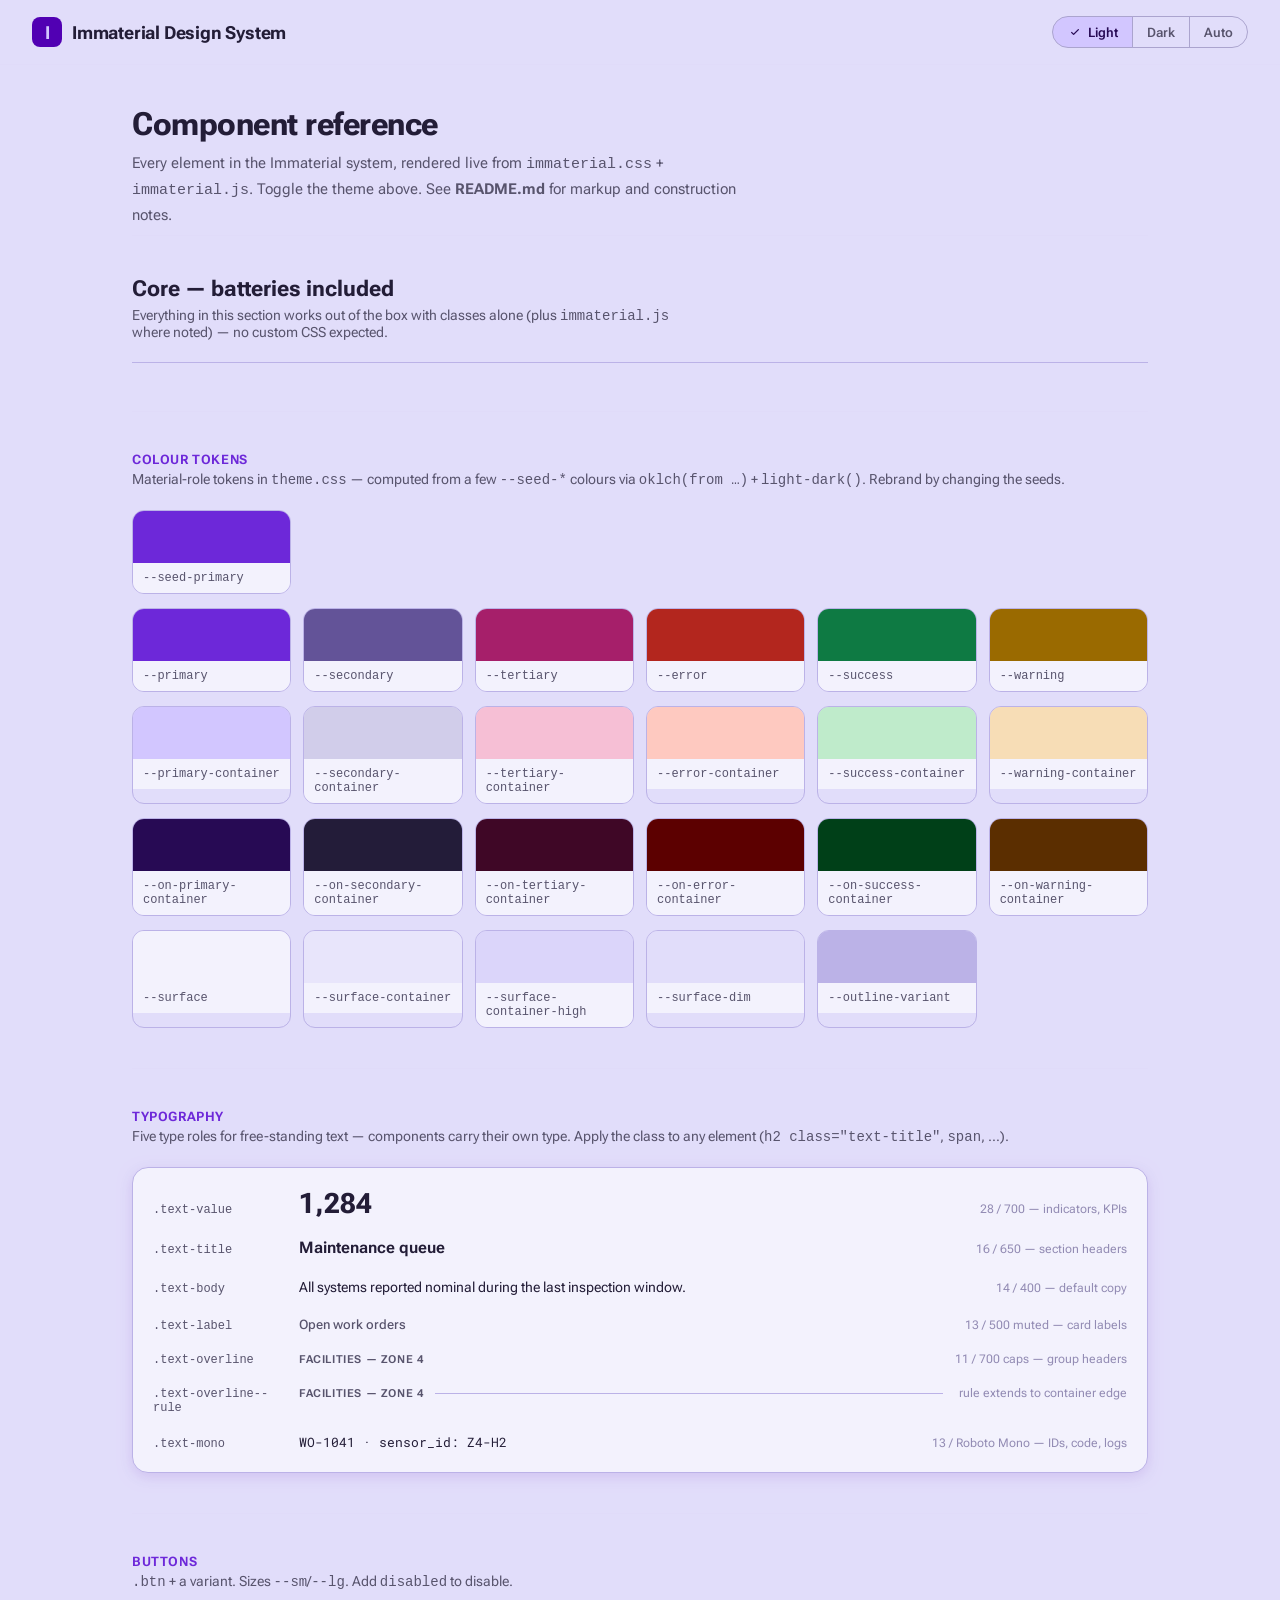
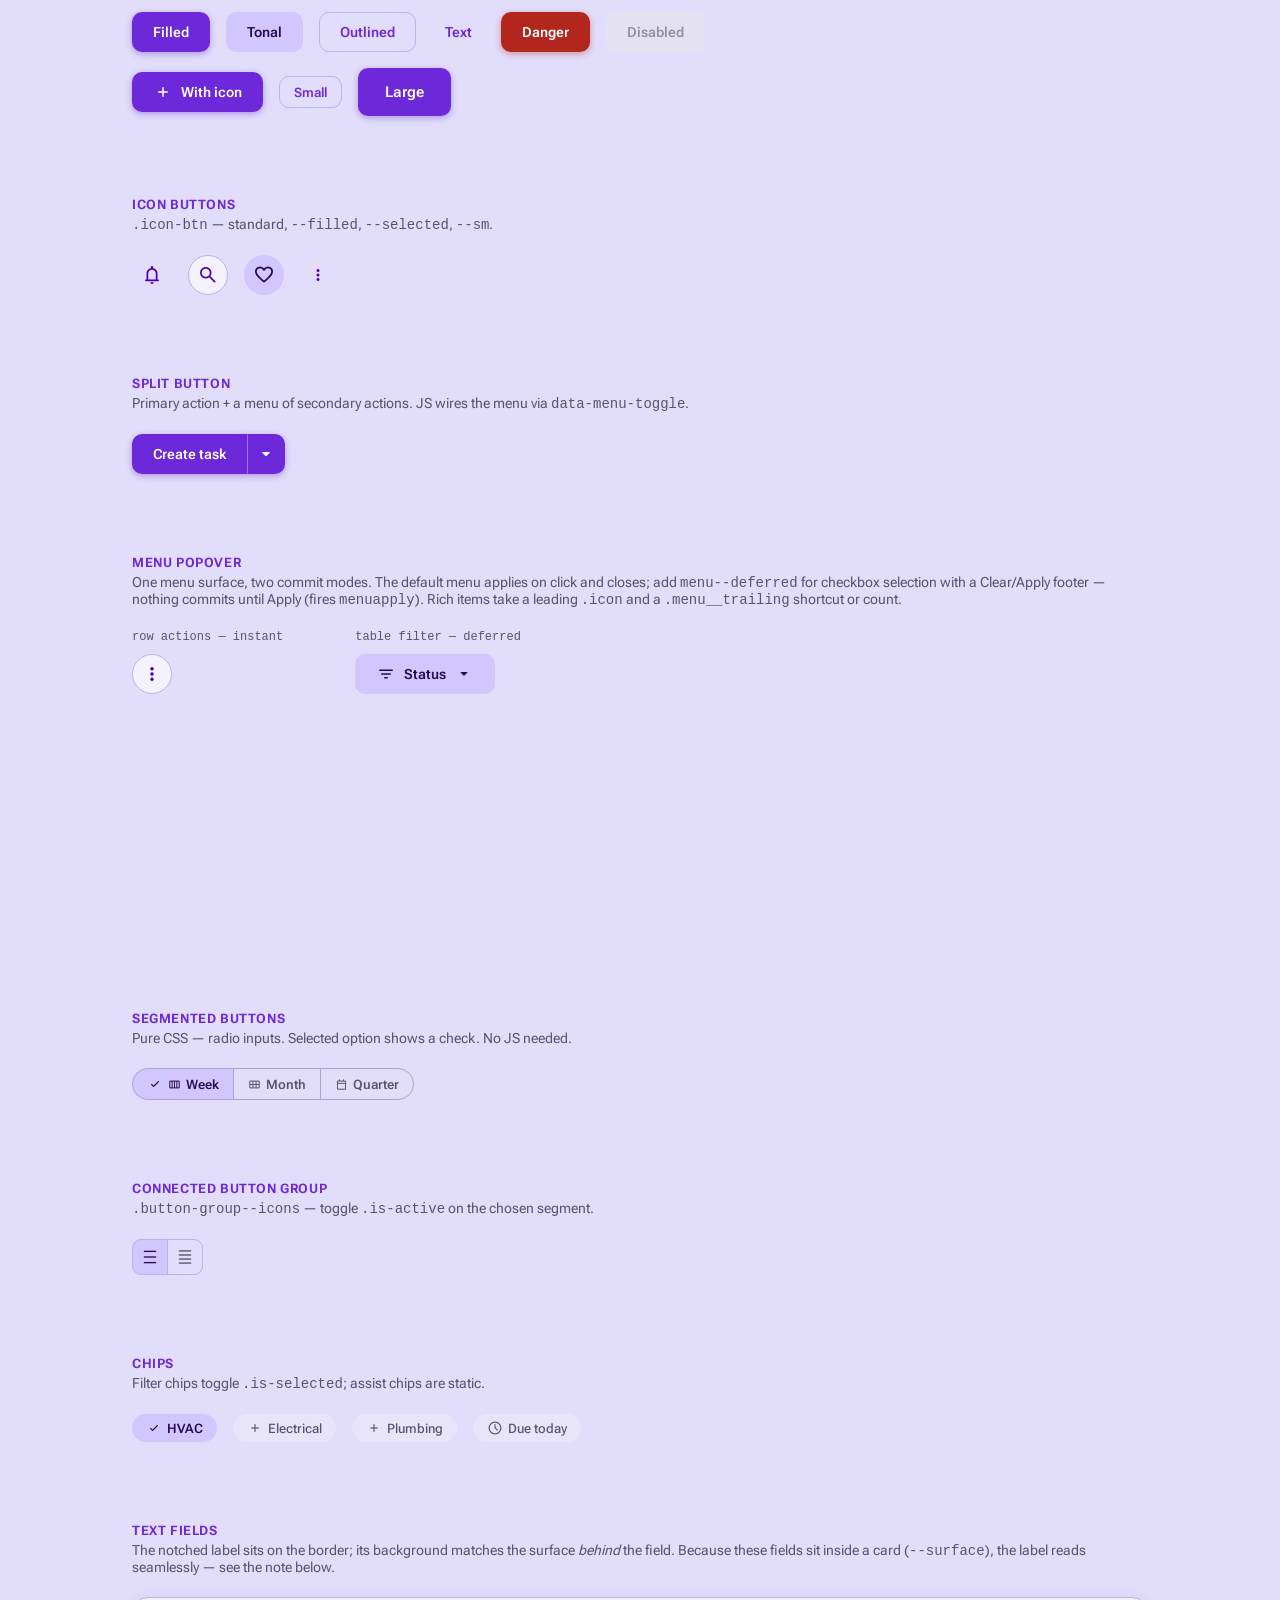
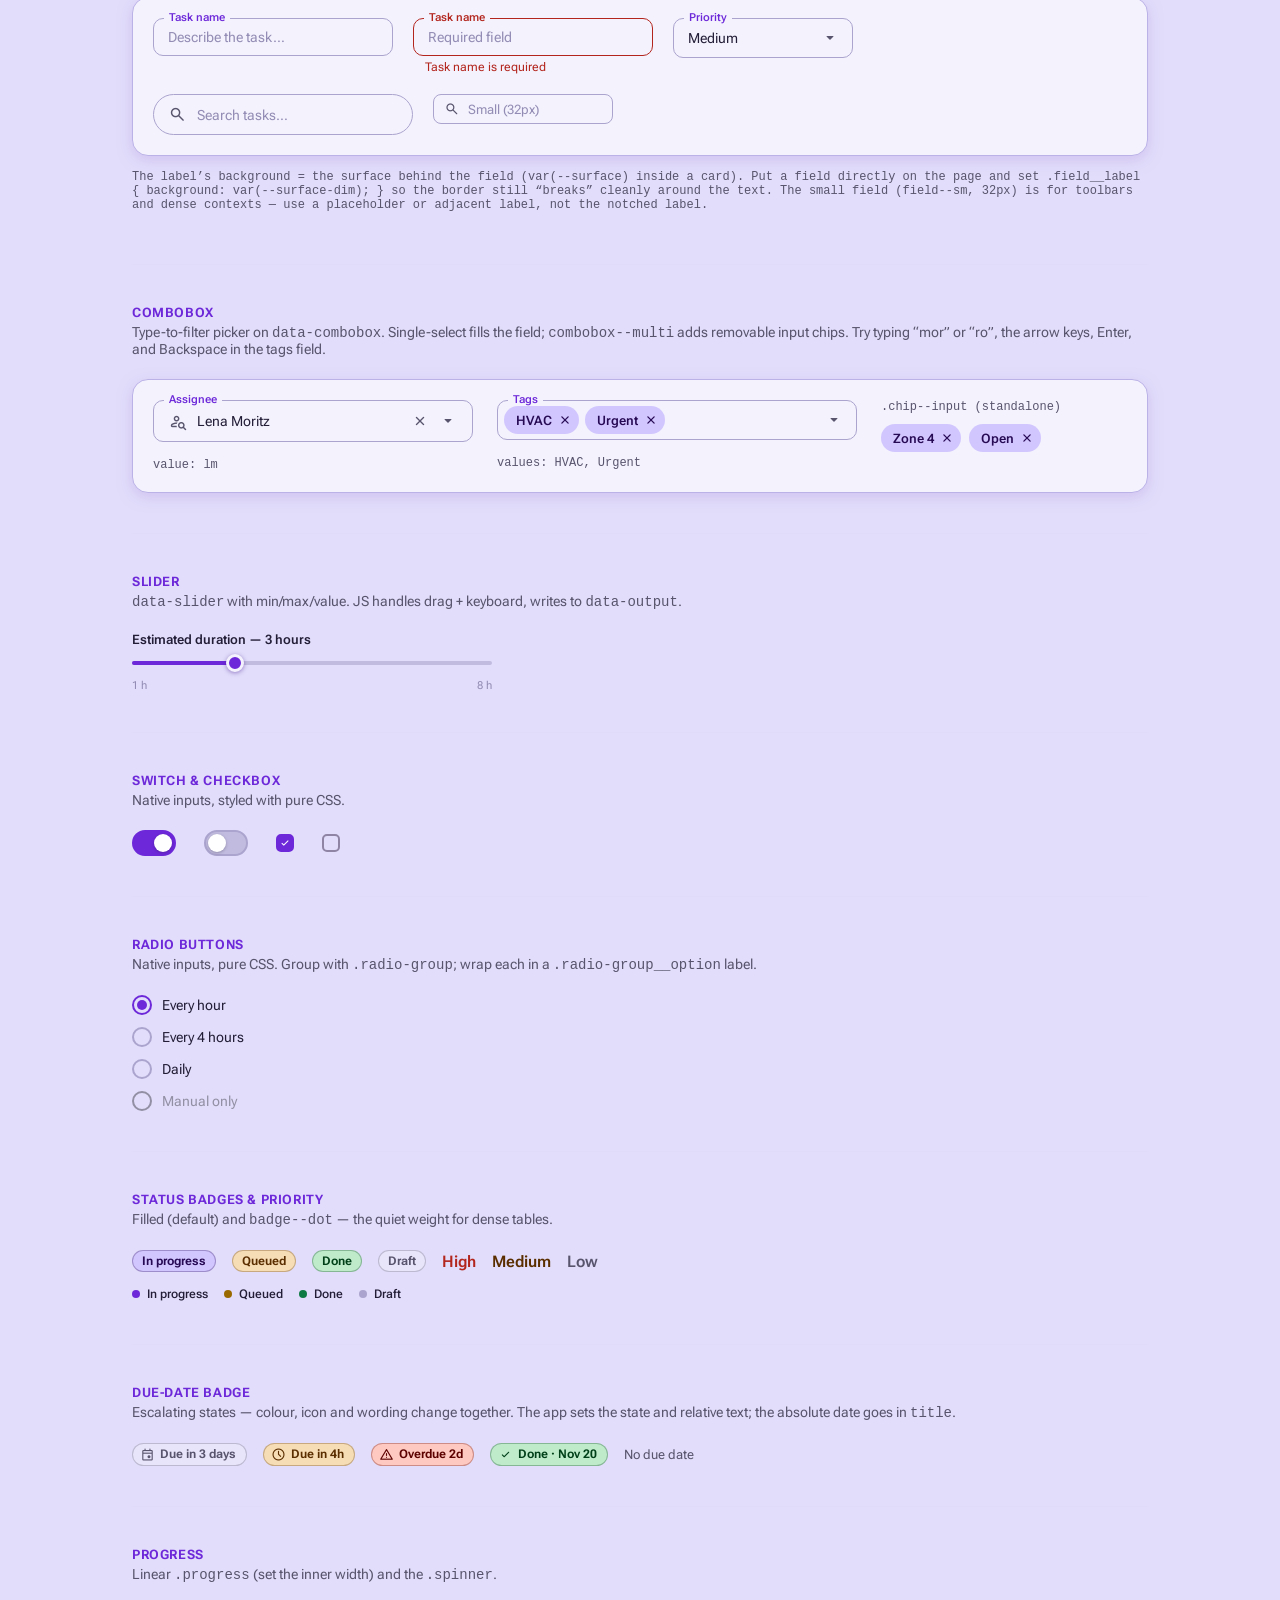
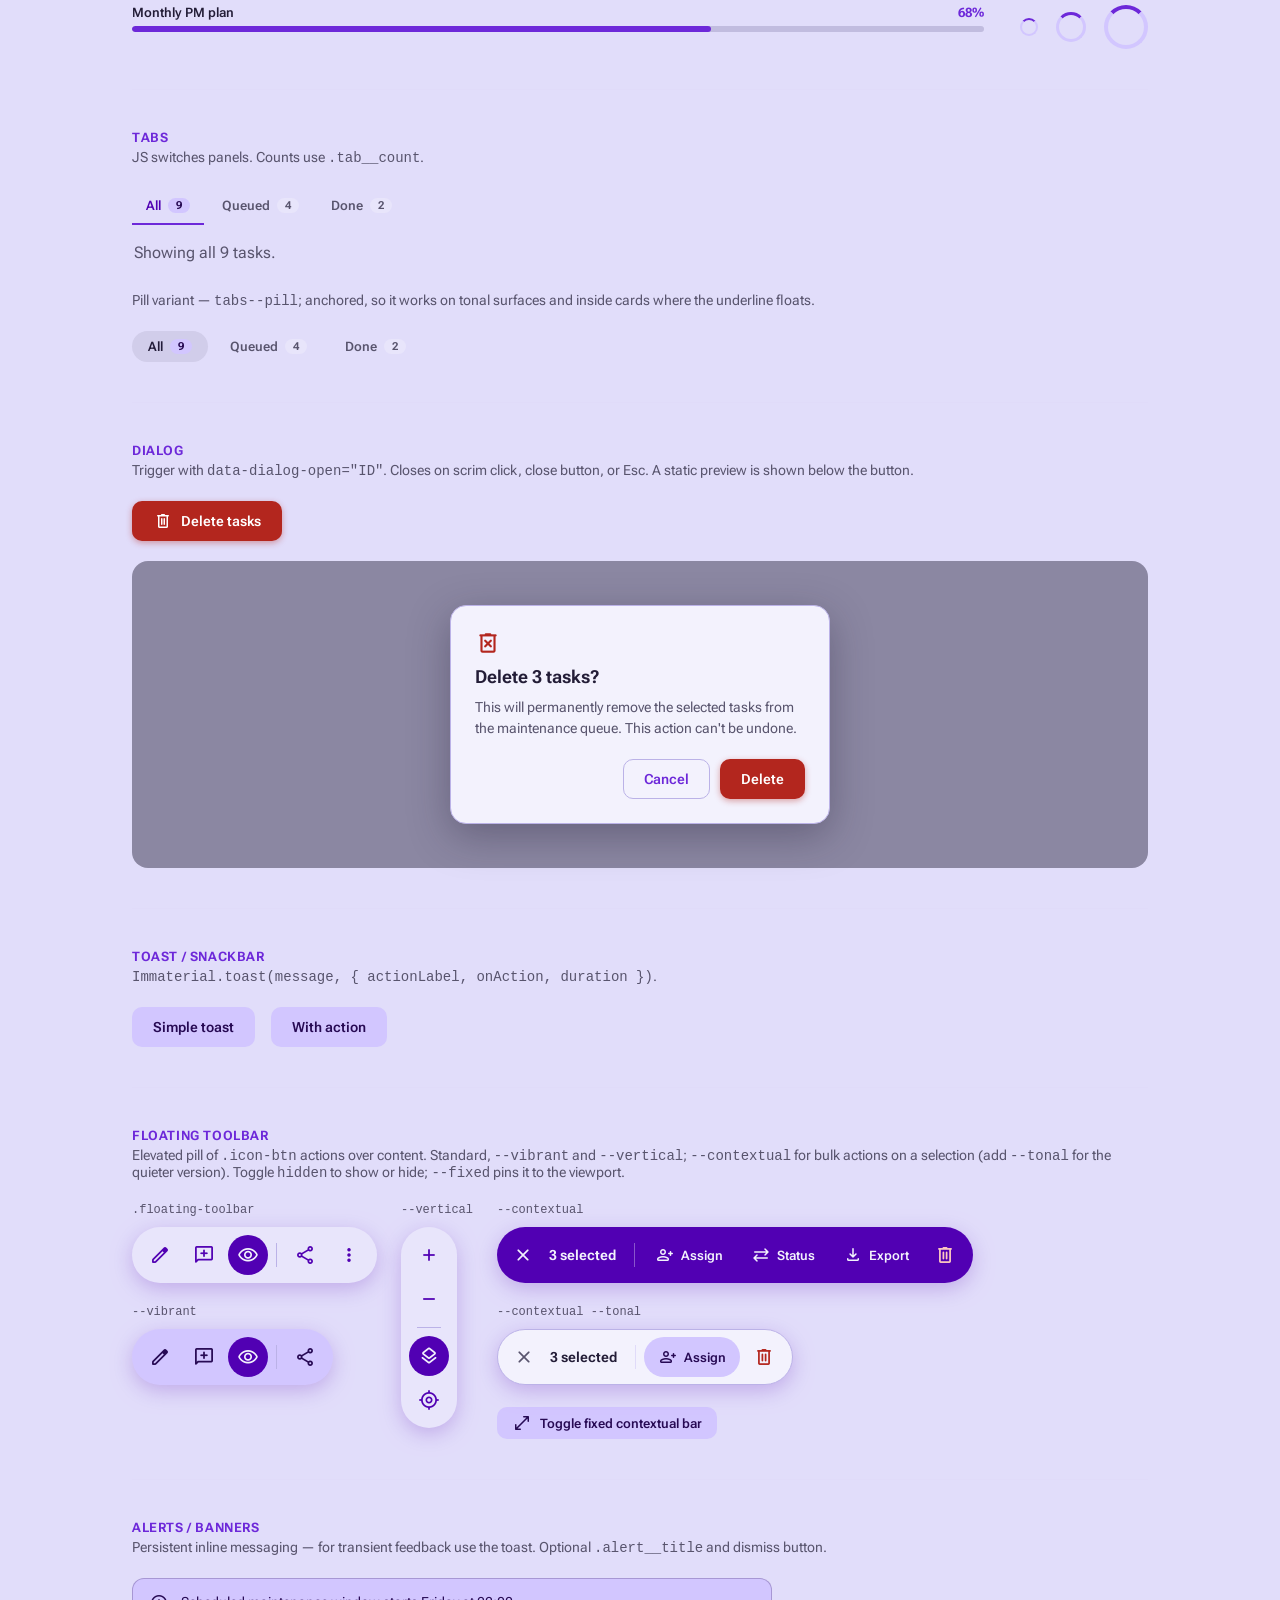
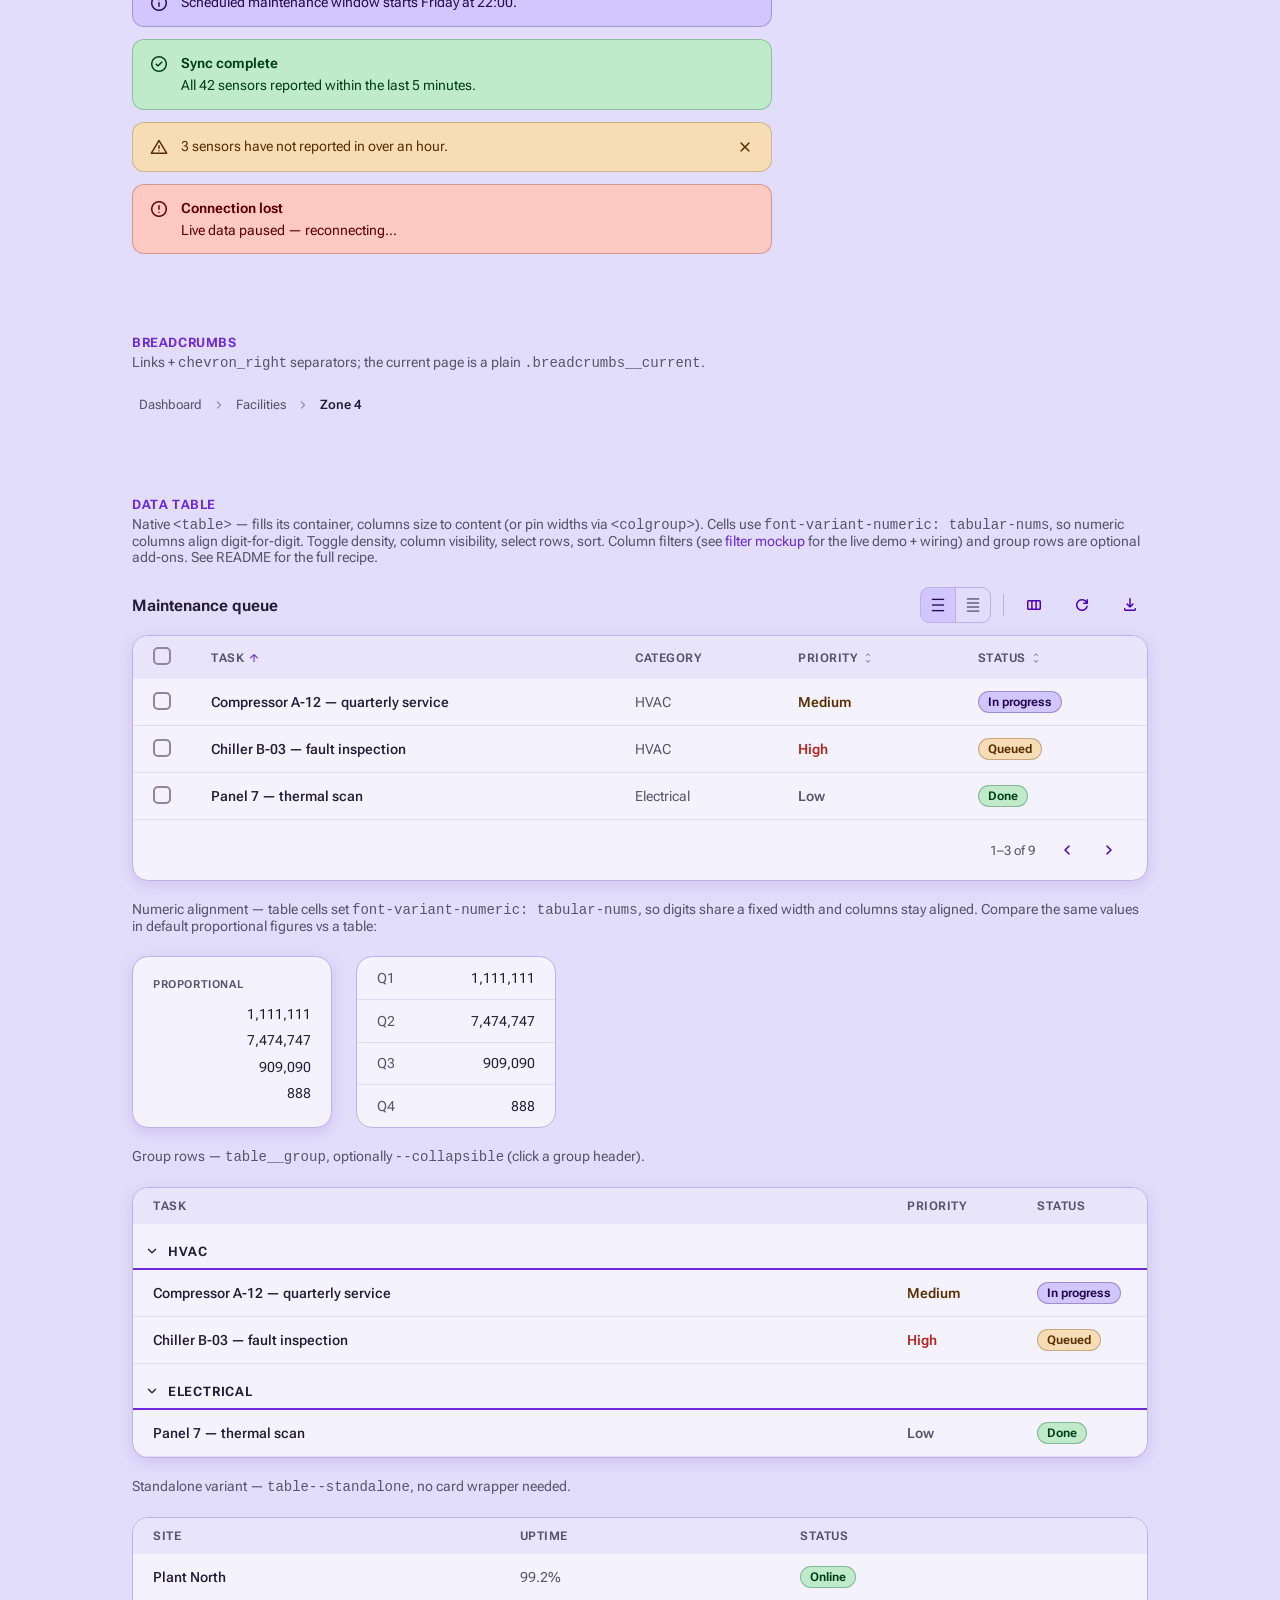
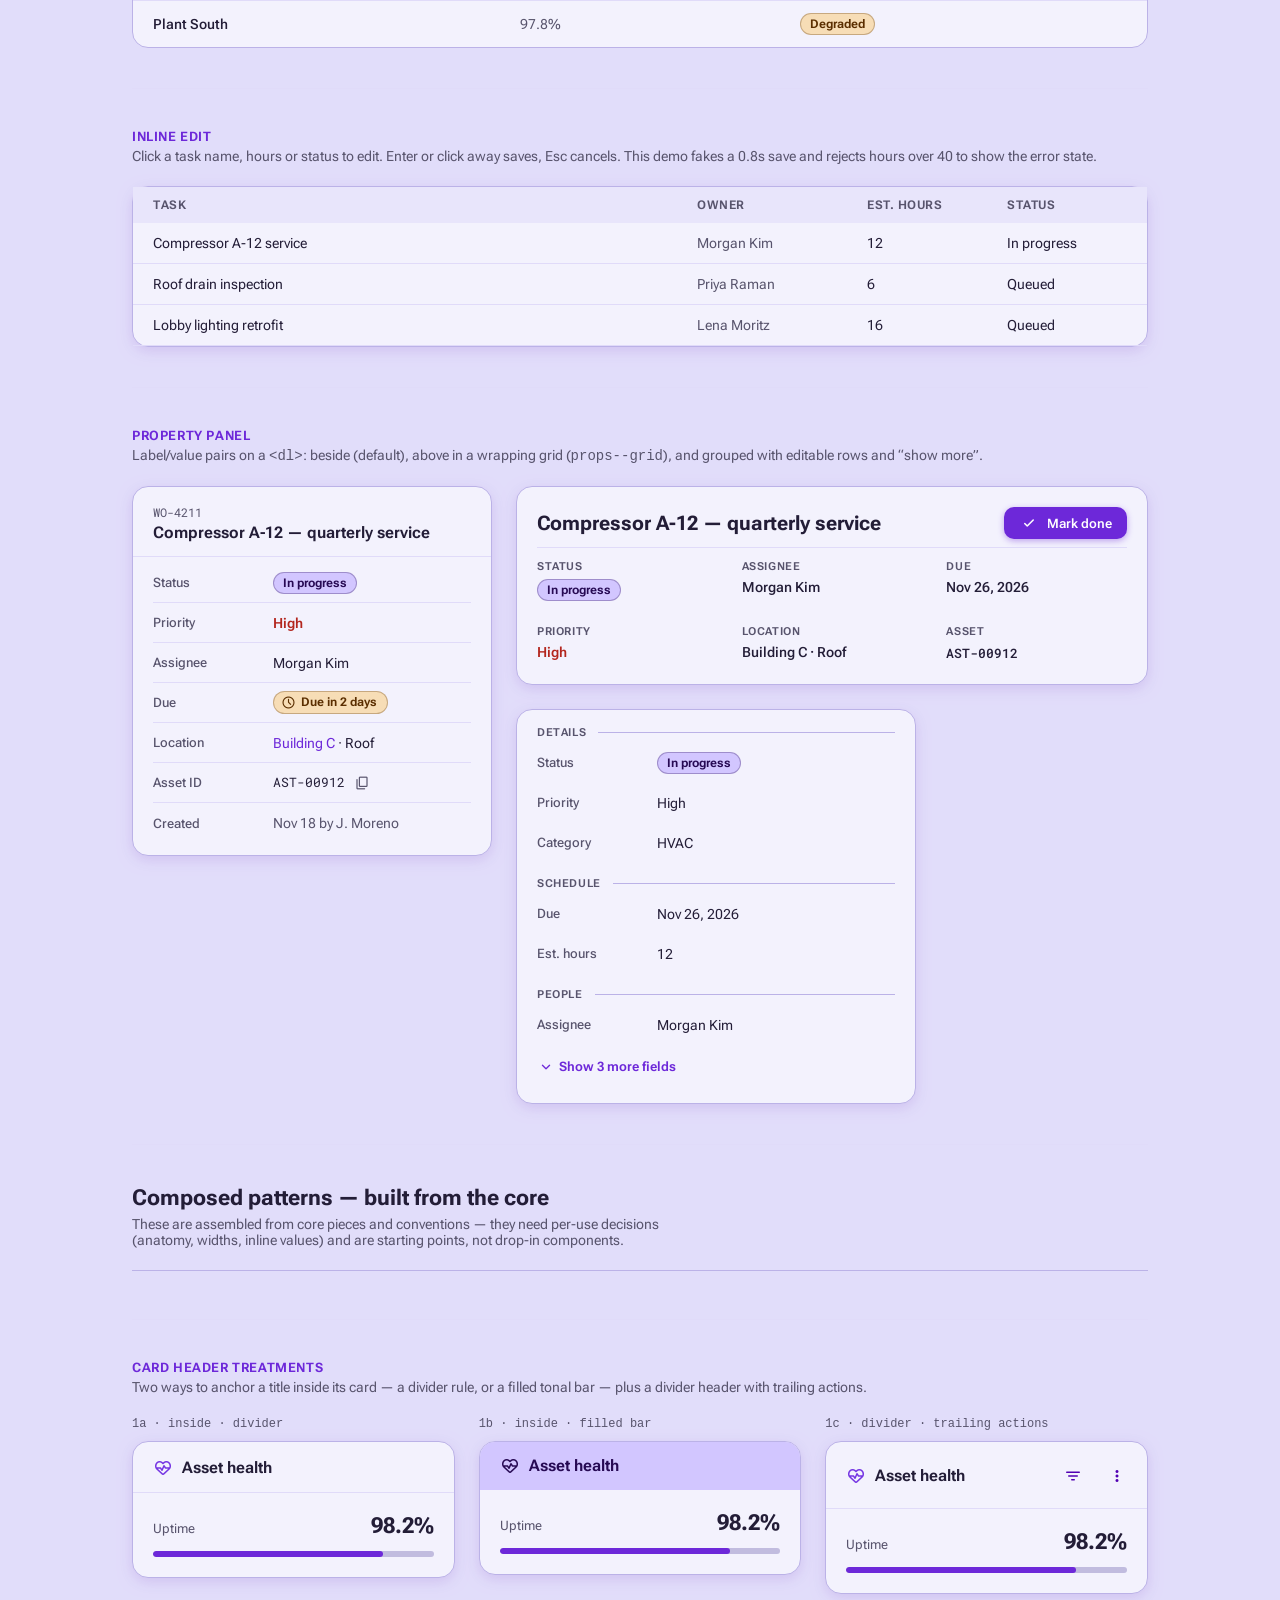
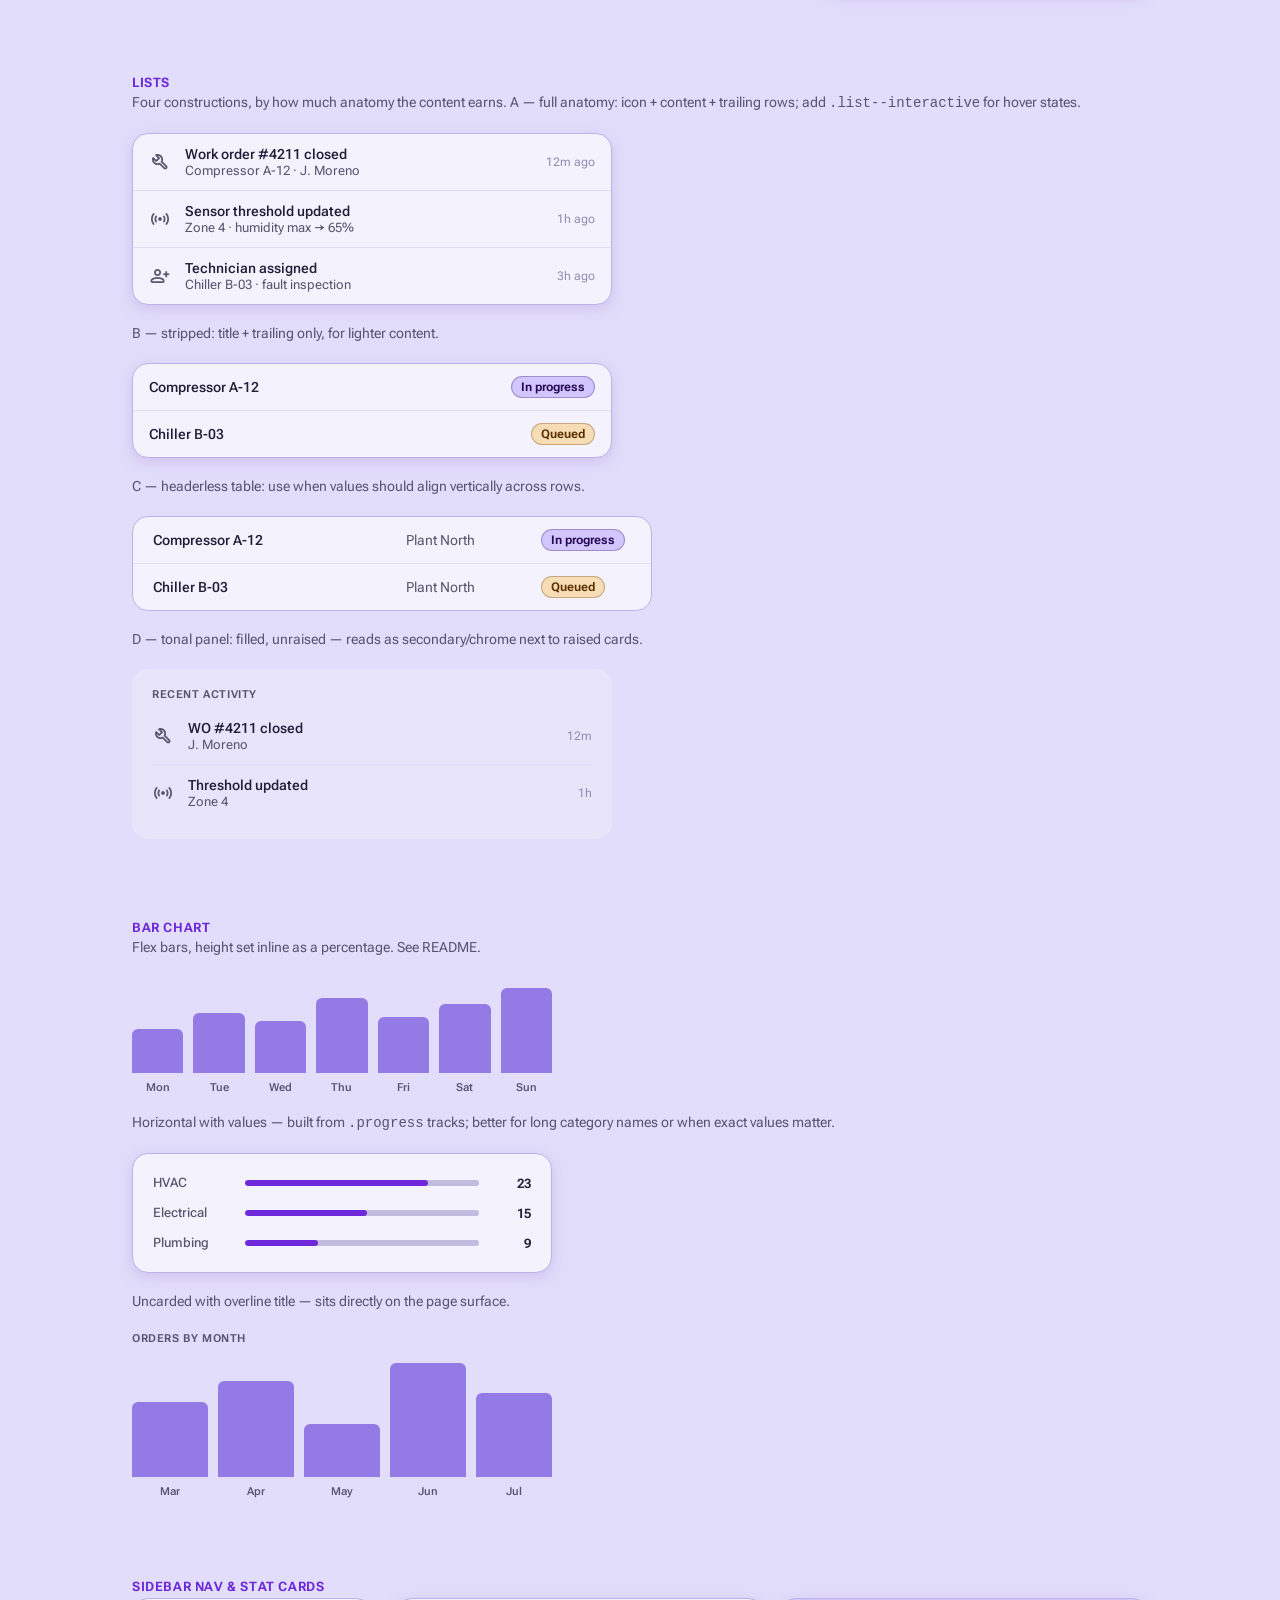
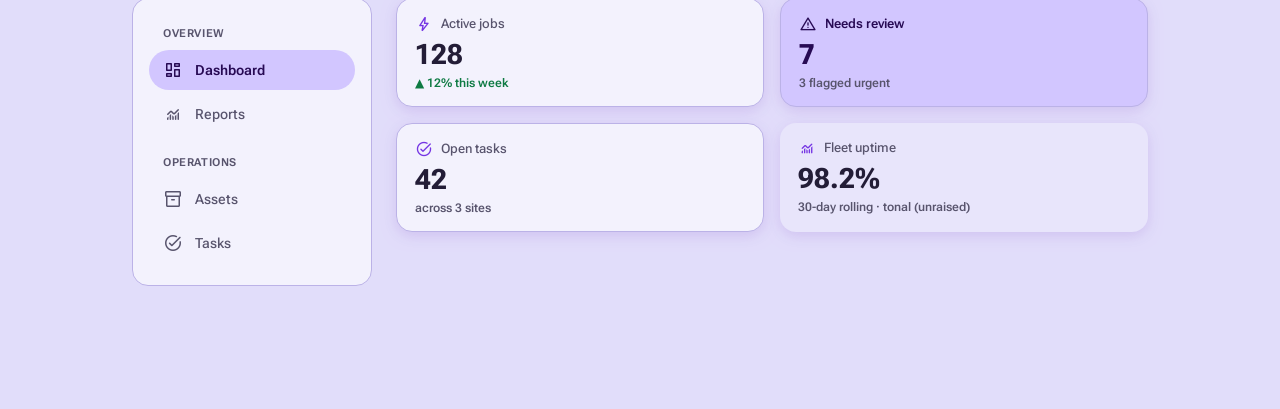
==== commit f8c469ee: "Added new items" ====
--- a/showcase.html
+++ b/showcase.html
@@ -224,6 +224,48 @@
     </div>
   </section>
 
+  <!-- MENU POPOVER -->
+  <section class="block">
+    <h2>Menu popover</h2>
+    <p class="desc">One menu surface, two commit modes. The default menu applies on click and closes; add <code>menu--deferred</code> for checkbox selection with a Clear/Apply footer — nothing commits until Apply (fires <code>menuapply</code>). Rich items take a leading <code>.icon</code> and a <code>.menu__trailing</code> shortcut or count.</p>
+    <div class="row row--top" style="gap:72px;min-height:300px;align-items:flex-start">
+      <div class="stack" style="gap:10px">
+        <span class="caption">row actions — instant</span>
+        <div data-menu-wrap style="position:relative;display:inline-flex">
+          <button class="icon-btn icon-btn--filled" data-menu-toggle aria-label="Row actions"><span class="icon">more_vert</span></button>
+          <div class="menu menu--left" hidden style="min-width:220px">
+            <button class="menu__item" onclick="Immaterial.toast('Edit task')"><span class="icon">edit</span>Edit task<span class="menu__trailing">⌘E</span></button>
+            <button class="menu__item" onclick="Immaterial.toast('Reassign')"><span class="icon">person_add</span>Reassign<span class="menu__trailing">⌘R</span></button>
+            <button class="menu__item" onclick="Immaterial.toast('Duplicated')"><span class="icon">content_copy</span>Duplicate</button>
+            <div class="menu__divider"></div>
+            <button class="menu__item menu__item--danger" onclick="Immaterial.toast('Deleted')"><span class="icon">delete</span>Delete</button>
+          </div>
+        </div>
+      </div>
+      <div class="stack" style="gap:10px">
+        <span class="caption">table filter — deferred</span>
+        <div data-menu-wrap style="position:relative;display:inline-flex">
+          <button class="btn btn--tonal" data-menu-toggle><span class="icon">filter_list</span>Status<span class="icon">arrow_drop_down</span></button>
+          <div class="menu menu--left menu--deferred" hidden style="min-width:220px" id="status-filter-menu">
+            <label class="menu__item"><input type="checkbox" class="checkbox" value="Open" checked>Open<span class="menu__trailing">24</span></label>
+            <label class="menu__item"><input type="checkbox" class="checkbox" value="In progress" checked>In progress<span class="menu__trailing">11</span></label>
+            <label class="menu__item"><input type="checkbox" class="checkbox" value="Blocked">Blocked<span class="menu__trailing">3</span></label>
+            <label class="menu__item"><input type="checkbox" class="checkbox" value="Done">Done<span class="menu__trailing">86</span></label>
+            <div class="menu__footer">
+              <button class="btn btn--text btn--sm" data-menu-clear>Clear</button>
+              <button class="btn btn--filled btn--sm" data-menu-apply>Apply</button>
+            </div>
+          </div>
+        </div>
+      </div>
+    </div>
+    <script>
+      document.getElementById('status-filter-menu').addEventListener('menuapply', function (e) {
+        Immaterial.toast(e.detail.values.length ? 'Filter applied: ' + e.detail.values.join(', ') : 'Filter cleared — showing all');
+      });
+    </script>
+  </section>
+
 <!-- SEGMENTED -->
   <section class="block">
     <h2>Segmented buttons</h2>
@@ -292,6 +334,78 @@
     <p class="caption" style="margin-top:14px">The label’s background = the surface behind the field (<code>var(--surface)</code> inside a card). Put a field directly on the page and set <code>.field__label { background: var(--surface-dim); }</code> so the border still “breaks” cleanly around the text. The small field (<code>field--sm</code>, 32px) is for toolbars and dense contexts — use a placeholder or adjacent label, not the notched label.</p>
   </section>
 
+<!-- COMBOBOX -->
+  <section class="block">
+    <h2>Combobox</h2>
+    <p class="desc">Type-to-filter picker on <code>data-combobox</code>. Single-select fills the field; <code>combobox--multi</code> adds removable input chips. Try typing “mor” or “ro”, the arrow keys, Enter, and Backspace in the tags field.</p>
+    <div class="card"><div class="card__body">
+      <div class="row row--top" style="gap:24px">
+
+        <div style="width:320px" class="stack">
+          <div class="combobox" data-combobox id="demo-cb-single">
+            <div class="field field--block combobox__field">
+              <label class="field__label" for="demo-assignee">Assignee</label>
+              <span class="icon field__leading">person_search</span>
+              <input class="field__input combobox__input" id="demo-assignee" placeholder="Search people">
+              <button class="combobox__clear" type="button" aria-label="Clear"><span class="icon">close</span></button>
+              <span class="icon combobox__caret">arrow_drop_down</span>
+            </div>
+            <div class="combobox__list" hidden>
+              <div class="combobox__option" data-value="mk"><span class="combobox__avatar">MK</span><span class="combobox__text"><span class="combobox__label">Morgan Kim</span><span class="combobox__meta">Facilities lead · Zone 4</span></span></div>
+              <div class="combobox__option" data-value="jm"><span class="combobox__avatar">JM</span><span class="combobox__text"><span class="combobox__label">Javier Moreno</span><span class="combobox__meta">HVAC technician</span></span></div>
+              <div class="combobox__option" data-value="lm" aria-selected="true"><span class="combobox__avatar">LM</span><span class="combobox__text"><span class="combobox__label">Lena Moritz</span><span class="combobox__meta">Electrical</span></span></div>
+              <div class="combobox__option" data-value="pr"><span class="combobox__avatar">PR</span><span class="combobox__text"><span class="combobox__label">Priya Raman</span><span class="combobox__meta">Field technician · Zone 4</span></span></div>
+              <div class="combobox__option" data-value="at"><span class="combobox__avatar">AT</span><span class="combobox__text"><span class="combobox__label">Amara Tse</span><span class="combobox__meta">Plumbing</span></span></div>
+              <div class="combobox__divider"></div>
+              <div class="combobox__create" data-combobox-create><span class="icon">person_add</span>Invite “<span class="combobox__create-label"></span>”</div>
+              <div class="combobox__empty" hidden>No matches</div>
+            </div>
+          </div>
+          <span class="caption" id="demo-cb-single-out">value: lm</span>
+        </div>
+
+        <div style="width:360px" class="stack">
+          <div class="combobox combobox--multi" data-combobox id="demo-cb-multi">
+            <div class="field field--block combobox__field">
+              <label class="field__label" for="demo-tags">Tags</label>
+              <input class="field__input combobox__input" id="demo-tags">
+              <span class="icon combobox__caret">arrow_drop_down</span>
+            </div>
+            <div class="combobox__list" hidden>
+              <div class="combobox__option" aria-selected="true"><span class="combobox__label">HVAC</span><span class="combobox__trailing">31</span></div>
+              <div class="combobox__option"><span class="combobox__label">Electrical</span><span class="combobox__trailing">18</span></div>
+              <div class="combobox__option"><span class="combobox__label">Roof</span><span class="combobox__trailing">14</span></div>
+              <div class="combobox__option"><span class="combobox__label">Routine</span><span class="combobox__trailing">62</span></div>
+              <div class="combobox__option" aria-selected="true"><span class="combobox__label">Urgent</span><span class="combobox__trailing">9</span></div>
+              <div class="combobox__option"><span class="combobox__label">Aerosol hazard</span><span class="combobox__trailing">2</span></div>
+              <div class="combobox__divider"></div>
+              <div class="combobox__create" data-combobox-create><span class="icon">add</span>Create tag “<span class="combobox__create-label"></span>”</div>
+            </div>
+          </div>
+          <span class="caption" id="demo-cb-multi-out">values: HVAC, Urgent</span>
+        </div>
+
+        <div class="stack" style="gap:10px">
+          <span class="caption">.chip--input (standalone)</span>
+          <div class="row" style="gap:8px">
+            <span class="chip chip--input">Zone 4<button class="chip__remove" aria-label="Remove Zone 4" onclick="this.parentElement.remove()"><span class="icon">close</span></button></span>
+            <span class="chip chip--input">Open<button class="chip__remove" aria-label="Remove Open" onclick="this.parentElement.remove()"><span class="icon">close</span></button></span>
+          </div>
+        </div>
+
+      </div>
+    </div></div>
+    <script>
+      // Demo-only: echo the change events
+      document.getElementById('demo-cb-single').addEventListener('comboboxchange', function (e) {
+        document.getElementById('demo-cb-single-out').textContent = 'value: ' + (e.detail.value || '—');
+      });
+      document.getElementById('demo-cb-multi').addEventListener('comboboxchange', function (e) {
+        document.getElementById('demo-cb-multi-out').textContent = 'values: ' + (e.detail.values.join(', ') || '—');
+      });
+    </script>
+  </section>
+
 <!-- SLIDER -->
   <section class="block">
     <h2>Slider</h2>
@@ -352,6 +466,19 @@
     </div>
   </section>
 
+<!-- DUE DATE -->
+  <section class="block">
+    <h2>Due-date badge</h2>
+    <p class="desc">Escalating states — colour, icon and wording change together. The app sets the state and relative text; the absolute date goes in <code>title</code>.</p>
+    <div class="row">
+      <span class="due due--later" title="Nov 27, 2026"><span class="icon">event</span>Due in 3 days</span>
+      <span class="due due--soon" title="Nov 24, 5:00 PM"><span class="icon">schedule</span>Due in 4h</span>
+      <span class="due due--overdue" title="Nov 22, 2026"><span class="icon">warning</span>Overdue 2d</span>
+      <span class="due due--done" title="Completed Nov 20"><span class="icon">check</span>Done · Nov 20</span>
+      <span class="due due--none">No due date</span>
+    </div>
+  </section>
+
 <!-- PROGRESS -->
   <section class="block">
     <h2>Progress</h2>
@@ -425,6 +552,74 @@
     <div class="row">
       <button class="btn btn--tonal" onclick="Immaterial.toast('Task created and added to the queue')">Simple toast</button>
       <button class="btn btn--tonal" onclick="Immaterial.toast('Task deleted', { actionLabel: 'Undo', onAction: function(){ Immaterial.toast('Restored'); } })">With action</button>
+    </div>
+  </section>
+
+<!-- FLOATING TOOLBAR -->
+  <section class="block">
+    <h2>Floating toolbar</h2>
+    <p class="desc">Elevated pill of <code>.icon-btn</code> actions over content. Standard, <code>--vibrant</code> and <code>--vertical</code>; <code>--contextual</code> for bulk actions on a selection (add <code>--tonal</code> for the quieter version). Toggle <code>hidden</code> to show or hide; <code>--fixed</code> pins it to the viewport.</p>
+    <div class="row row--top" style="gap:24px">
+      <div class="stack" style="gap:10px;align-items:flex-start">
+        <span class="caption">.floating-toolbar</span>
+        <div class="floating-toolbar" role="toolbar" aria-label="Report actions">
+          <button class="icon-btn" aria-label="Edit"><span class="icon">edit</span></button>
+          <button class="icon-btn" aria-label="Comment"><span class="icon">add_comment</span></button>
+          <button class="icon-btn icon-btn--selected" aria-pressed="true" aria-label="Show annotations"><span class="icon">visibility</span></button>
+          <span class="floating-toolbar__divider"></span>
+          <button class="icon-btn" aria-label="Share"><span class="icon">share</span></button>
+          <button class="icon-btn" aria-label="More actions"><span class="icon">more_vert</span></button>
+        </div>
+        <span class="caption" style="margin-top:12px">--vibrant</span>
+        <div class="floating-toolbar floating-toolbar--vibrant" role="toolbar" aria-label="Report actions, vibrant">
+          <button class="icon-btn" aria-label="Edit"><span class="icon">edit</span></button>
+          <button class="icon-btn" aria-label="Comment"><span class="icon">add_comment</span></button>
+          <button class="icon-btn icon-btn--selected" aria-pressed="true" aria-label="Show annotations"><span class="icon">visibility</span></button>
+          <span class="floating-toolbar__divider"></span>
+          <button class="icon-btn" aria-label="Share"><span class="icon">share</span></button>
+        </div>
+      </div>
+      <div class="stack" style="gap:10px;align-items:flex-start">
+        <span class="caption">--vertical</span>
+        <div class="floating-toolbar floating-toolbar--vertical" role="toolbar" aria-orientation="vertical" aria-label="Map controls">
+          <button class="icon-btn" aria-label="Zoom in"><span class="icon">add</span></button>
+          <button class="icon-btn" aria-label="Zoom out"><span class="icon">remove</span></button>
+          <span class="floating-toolbar__divider"></span>
+          <button class="icon-btn icon-btn--selected" aria-pressed="true" aria-label="Layers"><span class="icon">layers</span></button>
+          <button class="icon-btn" aria-label="Recenter"><span class="icon">my_location</span></button>
+        </div>
+      </div>
+      <div class="stack" style="gap:10px;align-items:flex-start">
+        <span class="caption">--contextual</span>
+        <div class="floating-toolbar floating-toolbar--contextual" role="toolbar" aria-label="Actions for 3 selected tasks">
+          <button class="icon-btn" aria-label="Clear selection"><span class="icon">close</span></button>
+          <span class="floating-toolbar__label">3 selected</span>
+          <span class="floating-toolbar__divider"></span>
+          <button class="floating-toolbar__action"><span class="icon">person_add</span>Assign</button>
+          <button class="floating-toolbar__action"><span class="icon">sync_alt</span>Status</button>
+          <button class="floating-toolbar__action"><span class="icon">download</span>Export</button>
+          <button class="icon-btn floating-toolbar__danger" aria-label="Delete selected"><span class="icon">delete</span></button>
+        </div>
+        <span class="caption" style="margin-top:12px">--contextual --tonal</span>
+        <div class="floating-toolbar floating-toolbar--contextual floating-toolbar--tonal" role="toolbar" aria-label="Actions for 3 selected tasks, tonal">
+          <button class="icon-btn" aria-label="Clear selection"><span class="icon">close</span></button>
+          <span class="floating-toolbar__label">3 selected</span>
+          <span class="floating-toolbar__divider"></span>
+          <button class="floating-toolbar__action"><span class="icon">person_add</span>Assign</button>
+          <button class="icon-btn floating-toolbar__danger" aria-label="Delete selected"><span class="icon">delete</span></button>
+        </div>
+        <button class="btn btn--tonal btn--sm" style="align-self:flex-start;margin-top:12px" onclick="var t=document.getElementById('demo-ctx-bar'); t.hidden=!t.hidden"><span class="icon">open_in_full</span>Toggle fixed contextual bar</button>
+      </div>
+    </div>
+
+    <div class="floating-toolbar floating-toolbar--contextual floating-toolbar--fixed" role="toolbar" aria-label="Actions for 3 selected tasks" id="demo-ctx-bar" hidden>
+      <button class="icon-btn" aria-label="Clear selection" onclick="document.getElementById('demo-ctx-bar').hidden=true"><span class="icon">close</span></button>
+      <span class="floating-toolbar__label">3 selected</span>
+      <span class="floating-toolbar__divider"></span>
+      <button class="floating-toolbar__action"><span class="icon">person_add</span>Assign</button>
+      <button class="floating-toolbar__action"><span class="icon">sync_alt</span>Status</button>
+      <button class="floating-toolbar__action"><span class="icon">download</span>Export</button>
+      <button class="icon-btn floating-toolbar__danger" aria-label="Delete selected" onclick="document.getElementById('demo-ctx-bar').hidden=true; Immaterial.toast('3 tasks deleted')"><span class="icon">delete</span></button>
     </div>
   </section>
 
@@ -554,6 +749,113 @@
     </table>
   </section>
 
+<!-- INLINE EDIT -->
+  <section class="block">
+    <h2>Inline edit</h2>
+    <p class="desc">Click a task name, hours or status to edit. Enter or click away saves, Esc cancels. This demo fakes a 0.8s save and rejects hours over 40 to show the error state.</p>
+    <div class="card" style="overflow:visible">
+      <table class="table" id="demo-ie-table">
+        <colgroup><col><col style="width:170px"><col style="width:140px"><col style="width:160px"></colgroup>
+        <thead><tr><th>Task</th><th>Owner</th><th>Est. hours</th><th>Status</th></tr></thead>
+        <tbody>
+          <tr>
+            <td><div class="inline-edit" data-inline-edit><button class="inline-edit__display" type="button"><span class="inline-edit__value">Compressor A-12 service</span><span class="icon">edit</span></button><input class="inline-edit__input" required aria-label="Task name" data-error="A task needs a name" hidden></div></td>
+            <td class="is-muted">Morgan Kim</td>
+            <td><div class="inline-edit" data-inline-edit><button class="inline-edit__display" type="button"><span class="inline-edit__value">12</span><span class="icon">edit</span></button><input class="inline-edit__input" type="number" min="0" required aria-label="Estimated hours" data-error="Enter a number of hours" hidden></div></td>
+            <td><div class="inline-edit" data-inline-edit data-value="progress"><button class="inline-edit__display" type="button"><span class="inline-edit__value">In progress</span><span class="icon">edit</span></button><select class="inline-edit__input" aria-label="Status" hidden><option value="queued">Queued</option><option value="progress">In progress</option><option value="done">Done</option></select></div></td>
+          </tr>
+          <tr>
+            <td><div class="inline-edit" data-inline-edit><button class="inline-edit__display" type="button"><span class="inline-edit__value">Roof drain inspection</span><span class="icon">edit</span></button><input class="inline-edit__input" required aria-label="Task name" data-error="A task needs a name" hidden></div></td>
+            <td class="is-muted">Priya Raman</td>
+            <td><div class="inline-edit" data-inline-edit><button class="inline-edit__display" type="button"><span class="inline-edit__value">6</span><span class="icon">edit</span></button><input class="inline-edit__input" type="number" min="0" required aria-label="Estimated hours" data-error="Enter a number of hours" hidden></div></td>
+            <td><div class="inline-edit" data-inline-edit data-value="queued"><button class="inline-edit__display" type="button"><span class="inline-edit__value">Queued</span><span class="icon">edit</span></button><select class="inline-edit__input" aria-label="Status" hidden><option value="queued">Queued</option><option value="progress">In progress</option><option value="done">Done</option></select></div></td>
+          </tr>
+          <tr>
+            <td><div class="inline-edit" data-inline-edit><button class="inline-edit__display" type="button"><span class="inline-edit__value">Lobby lighting retrofit</span><span class="icon">edit</span></button><input class="inline-edit__input" required aria-label="Task name" data-error="A task needs a name" hidden></div></td>
+            <td class="is-muted">Lena Moritz</td>
+            <td><div class="inline-edit" data-inline-edit><button class="inline-edit__display" type="button"><span class="inline-edit__value">16</span><span class="icon">edit</span></button><input class="inline-edit__input" type="number" min="0" required aria-label="Estimated hours" data-error="Enter a number of hours" hidden></div></td>
+            <td><div class="inline-edit" data-inline-edit data-value="queued"><button class="inline-edit__display" type="button"><span class="inline-edit__value">Queued</span><span class="icon">edit</span></button><select class="inline-edit__input" aria-label="Status" hidden><option value="queued">Queued</option><option value="progress">In progress</option><option value="done">Done</option></select></div></td>
+          </tr>
+        </tbody>
+      </table>
+    </div>
+    <script>
+      // Demo-only: fake a save; reject hours over 40
+      document.getElementById('demo-ie-table').addEventListener('inlineedit', function (e) {
+        var isHours = e.target.querySelector('input[type="number"]');
+        e.detail.waitUntil(new Promise(function (resolve, reject) {
+          setTimeout(function () {
+            if (isHours && Number(e.detail.value) > 40) reject('Max 40 hours per task');
+            else resolve();
+          }, 800);
+        }));
+      });
+    </script>
+  </section>
+
+<!-- PROPERTY PANEL -->
+  <section class="block">
+    <h2>Property panel</h2>
+    <p class="desc">Label/value pairs on a <code>&lt;dl&gt;</code>: beside (default), above in a wrapping grid (<code>props--grid</code>), and grouped with editable rows and “show more”.</p>
+    <div class="row row--top" style="gap:24px">
+
+      <div class="card" style="width:360px">
+        <div class="card__header card__header--divider" style="flex-direction:column;align-items:flex-start;gap:2px">
+          <span class="text-mono" style="font-size:12px;color:var(--on-surface-variant)">WO-4211</span>
+          <span class="card__title">Compressor A-12 — quarterly service</span>
+        </div>
+        <div class="card__body" style="padding-top:6px;padding-bottom:12px">
+          <dl class="props">
+            <div class="props__row"><dt class="props__label">Status</dt><dd class="props__value"><span class="badge badge--primary">In progress</span></dd></div>
+            <div class="props__row"><dt class="props__label">Priority</dt><dd class="props__value"><span class="priority priority--high">High</span></dd></div>
+            <div class="props__row"><dt class="props__label">Assignee</dt><dd class="props__value">Morgan Kim</dd></div>
+            <div class="props__row"><dt class="props__label">Due</dt><dd class="props__value"><span class="due due--soon" title="Nov 26, 2026"><span class="icon">schedule</span>Due in 2 days</span></dd></div>
+            <div class="props__row"><dt class="props__label">Location</dt><dd class="props__value"><a href="#">Building C</a> · Roof</dd></div>
+            <div class="props__row"><dt class="props__label">Asset ID</dt><dd class="props__value"><span class="text-mono">AST-00912</span> <button class="icon-btn" aria-label="Copy asset ID" onclick="Immaterial.toast('Asset ID copied')"><span class="icon">content_copy</span></button></dd></div>
+            <div class="props__row"><dt class="props__label">Created</dt><dd class="props__value" style="color:var(--on-surface-variant)">Nov 18 by J. Moreno</dd></div>
+          </dl>
+        </div>
+      </div>
+
+      <div class="stack" style="flex:1;min-width:340px;gap:24px">
+        <div class="card"><div class="card__body" style="padding-bottom:8px">
+          <div class="toolbar">
+            <span class="text-title" style="font-size:20px;font-weight:700">Compressor A-12 — quarterly service</span>
+            <span class="toolbar__spacer"></span>
+            <button class="btn btn--filled btn--sm"><span class="icon">check</span>Mark done</button>
+          </div>
+          <dl class="props props--grid" style="margin-top:8px;border-top:1px solid var(--divider)">
+            <div class="props__row"><dt class="props__label">Status</dt><dd class="props__value"><span class="badge badge--primary">In progress</span></dd></div>
+            <div class="props__row"><dt class="props__label">Assignee</dt><dd class="props__value">Morgan Kim</dd></div>
+            <div class="props__row"><dt class="props__label">Due</dt><dd class="props__value">Nov 26, 2026</dd></div>
+            <div class="props__row"><dt class="props__label">Priority</dt><dd class="props__value"><span class="priority priority--high">High</span></dd></div>
+            <div class="props__row"><dt class="props__label">Location</dt><dd class="props__value">Building C · Roof</dd></div>
+            <div class="props__row"><dt class="props__label">Asset</dt><dd class="props__value"><span class="text-mono">AST-00912</span></dd></div>
+          </dl>
+        </div></div>
+
+        <div class="card" style="max-width:400px"><div class="card__body" style="padding-top:12px">
+          <dl class="props" id="demo-props">
+            <div class="props__section">Details</div>
+            <div class="props__row"><dt class="props__label">Status</dt><dd class="props__value"><span class="badge badge--primary">In progress</span></dd></div>
+            <div class="props__row"><dt class="props__label">Priority</dt><dd class="props__value"><div class="inline-edit" data-inline-edit data-value="high"><button class="inline-edit__display" type="button"><span class="inline-edit__value">High</span><span class="icon">edit</span></button><select class="inline-edit__input" aria-label="Priority" hidden><option value="high">High</option><option value="medium">Medium</option><option value="low">Low</option></select></div></dd></div>
+            <div class="props__row"><dt class="props__label">Category</dt><dd class="props__value"><div class="inline-edit" data-inline-edit><button class="inline-edit__display" type="button"><span class="inline-edit__value">HVAC</span><span class="icon">edit</span></button><input class="inline-edit__input" required aria-label="Category" hidden></div></dd></div>
+            <div class="props__section">Schedule</div>
+            <div class="props__row"><dt class="props__label">Due</dt><dd class="props__value">Nov 26, 2026</dd></div>
+            <div class="props__row"><dt class="props__label">Est. hours</dt><dd class="props__value"><div class="inline-edit" data-inline-edit><button class="inline-edit__display" type="button"><span class="inline-edit__value">12</span><span class="icon">edit</span></button><input class="inline-edit__input" type="number" min="0" required aria-label="Estimated hours" hidden></div></dd></div>
+            <div class="props__row props__row--more"><dt class="props__label">Started</dt><dd class="props__value">Nov 21, 2026</dd></div>
+            <div class="props__section">People</div>
+            <div class="props__row"><dt class="props__label">Assignee</dt><dd class="props__value">Morgan Kim</dd></div>
+            <div class="props__row props__row--more"><dt class="props__label">Reviewer</dt><dd class="props__value">Priya Raman</dd></div>
+            <div class="props__row props__row--more"><dt class="props__label">Requested by</dt><dd class="props__value">J. Moreno</dd></div>
+          </dl>
+          <button class="props__more" data-props-more="demo-props" aria-expanded="false"><span class="icon">expand_more</span><span class="props__more-label">Show 3 more fields</span></button>
+        </div></div>
+      </div>
+
+    </div>
+  </section>
+
   <!-- ===== COMPOSED PATTERNS — BUILT FROM THE CORE ===== -->
   <section class="block" style="margin-bottom:8px">
     <h1 style="font-size:22px;font-weight:700;margin:0 0 6px">Composed patterns — built from the core</h1>
--- a/immaterial.css
+++ b/immaterial.css
@@ -33,17 +33,6 @@
   user-select: none;
   vertical-align: middle;
 }
-
-/* ---------- 2b. TYPE ROLES ----------
-   Utilities for free-standing text; components carry their own type. */
-.text-title    { font-size: 16px; font-weight: 650; line-height: 1.3; color: var(--on-surface); }
-.text-label    { font-size: 13px; font-weight: 500; line-height: 1.4; color: var(--on-surface-variant); }
-.text-overline { font-size: 11px; font-weight: 700; line-height: 1.4; letter-spacing: .6px; text-transform: uppercase; color: var(--on-surface-variant); }
-.text-overline--rule { display: flex; align-items: center; gap: 12px; }
-.text-overline--rule::after { content: ''; flex: 1; height: 1px; background: var(--outline-variant); }
-.text-body     { font-size: 14px; font-weight: 400; line-height: 1.5; color: var(--on-surface); }
-.text-value    { font-size: 28px; font-weight: 700; line-height: 1.15; color: var(--on-surface); }
-.text-mono     { font-family: 'Roboto Mono', ui-monospace, monospace; font-size: 13px; line-height: 1.5; color: var(--on-surface); }
 
 /* ---------- 3. BUTTONS ---------- */
 .btn {
@@ -149,6 +138,21 @@
 .menu__item:hover { background: var(--surface-container); }
 .menu__item--selected { background: var(--surface-container); font-weight: 600; }
 
+/* menu popover extensions — rich items + deferred commit (filter popover) */
+.menu__item { display: flex; align-items: center; gap: 12px; }
+.menu__item .icon { font-size: 20px; color: var(--on-surface-variant); }
+.menu__trailing { margin-left: auto; font-size: 12px; color: var(--on-surface-variant); }
+.menu__divider { height: 1px; background: var(--divider); margin: 6px 2px; }
+.menu__item--danger, .menu__item--danger .icon { color: var(--error-text); }
+.menu__item--danger:hover { background: var(--error-container); }
+/* menu--deferred: label items wrap a native .checkbox; nothing commits until Apply */
+.menu--deferred .menu__item { user-select: none; }
+.menu__footer {
+  display: flex; justify-content: space-between; align-items: center;
+  border-top: 1px solid var(--divider);
+  margin-top: 6px; padding: 6px 2px 0;
+}
+
 /* ---------- 6. SEGMENTED BUTTONS (CSS-only, radio-driven) ---------- */
 .segmented { display: inline-flex; }
 .segmented__option {
@@ -740,3 +744,320 @@
 .table__filter-clear:hover { background: var(--surface-container-high); }
 .table__filter-clear[hidden] { display: none; }
 .table__filter-clear .icon { font-size: 15px; }
+
+/* ---------- 30. FLOATING TOOLBAR ---------- */
+/* Elevated pill of actions that floats over content (M3 floating toolbar).
+   Standard = surface-container; --vibrant = primary-container;
+   --vertical stacks the actions; --contextual is the bulk-action bar
+   shown while rows are selected (count + labelled actions).
+   Place it yourself (position:absolute in a relative container), or add
+   --fixed to pin it to the viewport: bottom-centre, or end-centre when
+   vertical. Show / hide by toggling the [hidden] attribute. */
+.floating-toolbar {
+  display: inline-flex; align-items: center; gap: 4px;
+  height: 56px; padding: 0 8px; box-sizing: border-box;
+  background: var(--surface-container);
+  color: var(--primary-strong);
+  border-radius: 999px;
+  box-shadow: var(--shadow-pop);
+  white-space: nowrap;
+  z-index: 60;
+  animation: im-toolbar-in .18s cubic-bezier(.2, .8, .2, 1);
+}
+.floating-toolbar[hidden] { display: none; }
+.floating-toolbar .icon-btn { color: inherit; }
+.floating-toolbar .icon-btn:hover { background: var(--surface-container-high); }
+.floating-toolbar .icon-btn.icon-btn--selected,
+.floating-toolbar .icon-btn.icon-btn--selected:hover { background: var(--primary-strong); color: var(--surface); }
+.floating-toolbar__divider {
+  width: 1px; height: 24px; margin: 0 4px; flex-shrink: 0;
+  background: var(--outline-variant);
+}
+
+/* vibrant — primary-container fill */
+.floating-toolbar--vibrant { background: var(--primary-container); color: var(--on-primary-container); }
+.floating-toolbar--vibrant .icon-btn:hover { background: color-mix(in srgb, var(--primary-container) 82%, var(--primary)); }
+
+/* vertical */
+.floating-toolbar--vertical { flex-direction: column; height: auto; width: 56px; padding: 8px 0; }
+.floating-toolbar--vertical .floating-toolbar__divider { width: 24px; height: 1px; margin: 4px 0; }
+
+/* fixed placement */
+.floating-toolbar--fixed { position: fixed; left: 50%; bottom: 24px; transform: translateX(-50%); }
+.floating-toolbar--fixed.floating-toolbar--vertical { left: auto; right: 24px; bottom: auto; top: 50%; transform: translateY(-50%); }
+
+/* contextual — bulk actions for a selection (inverse fill) */
+.floating-toolbar--contextual {
+  padding: 0 8px 0 6px;
+  background: var(--primary-strong);
+  color: var(--surface);
+}
+.floating-toolbar--contextual .icon-btn:hover,
+.floating-toolbar--contextual .floating-toolbar__action:hover { background: color-mix(in srgb, var(--primary-strong) 84%, var(--surface)); }
+.floating-toolbar--contextual .floating-toolbar__divider { background: color-mix(in srgb, var(--surface) 35%, transparent); }
+.floating-toolbar__label { font-size: 14px; font-weight: 650; padding: 0 10px 0 2px; }
+.floating-toolbar__action {
+  font-family: inherit; font-size: 13px; font-weight: 600; line-height: 1;
+  display: inline-flex; align-items: center; gap: 6px;
+  height: 40px; padding: 0 12px;
+  border: none; border-radius: 999px;
+  background: transparent; color: inherit;
+  cursor: pointer; transition: background .12s;
+}
+.floating-toolbar__action .icon { font-size: 20px; }
+.floating-toolbar__action:focus-visible,
+.floating-toolbar .icon-btn:focus-visible { outline: none; box-shadow: 0 0 0 3px color-mix(in srgb, var(--ring) 45%, transparent); }
+.floating-toolbar--contextual .floating-toolbar__danger { color: var(--error-container); }
+
+/* contextual + tonal — quieter surface treatment */
+.floating-toolbar--contextual.floating-toolbar--tonal {
+  background: var(--surface);
+  color: var(--on-surface);
+  border: 1px solid var(--outline-variant);
+}
+.floating-toolbar--tonal .icon-btn { color: var(--on-surface-variant); }
+.floating-toolbar--tonal .icon-btn:hover { background: var(--surface-container); }
+.floating-toolbar--tonal .floating-toolbar__divider { background: var(--divider); }
+.floating-toolbar--tonal .floating-toolbar__action { background: var(--primary-container); color: var(--on-primary-container); padding: 0 14px; }
+.floating-toolbar--tonal .floating-toolbar__action:hover { background: color-mix(in srgb, var(--primary-container) 82%, var(--primary)); }
+.floating-toolbar--tonal .floating-toolbar__danger { color: var(--error-text); }
+.floating-toolbar--tonal .floating-toolbar__danger:hover { background: var(--error-container); }
+
+/* uses the individual `translate` property so it composes with --fixed's transform */
+@keyframes im-toolbar-in { from { opacity: 0; translate: 0 12px; } to { opacity: 1; translate: 0 0; } }
+
+/* ---------- 31. COMBOBOX + INPUT CHIP ---------- */
+/* Type-to-filter picker built on .field + a listbox styled like .menu.
+   Single-select by default; add .combobox--multi for chips in the field.
+   Behaviour (filter, highlight, keyboard, chips) is in immaterial.js
+   ([data-combobox]). See README. */
+.combobox { position: relative; }
+.combobox__field { cursor: text; }
+.combobox__clear {
+  width: 28px; height: 28px; padding: 0; margin: -6px 0 -6px 6px; flex-shrink: 0;
+  border: none; border-radius: 50%; background: transparent;
+  color: var(--on-surface-variant);
+  display: inline-flex; align-items: center; justify-content: center; cursor: pointer;
+}
+.combobox__clear:hover { background: var(--surface-container); }
+.combobox__clear .icon { font-size: 18px; }
+.combobox__caret { font-size: 20px; color: var(--on-surface-variant); margin-left: 4px; flex-shrink: 0; cursor: pointer; transition: transform .15s; }
+.combobox.is-open .combobox__caret { transform: rotate(180deg); }
+
+.combobox__list {
+  position: absolute; top: calc(100% + 6px); left: 0; right: 0; z-index: 40;
+  max-height: 300px; overflow-y: auto;
+  background: var(--surface);
+  border: 1px solid var(--outline-variant);
+  border-radius: 10px;
+  box-shadow: var(--shadow-pop);
+  padding: 6px;
+  display: flex; flex-direction: column;
+}
+.combobox__option, .combobox__create {
+  display: flex; align-items: center; gap: 12px; flex-shrink: 0;
+  padding: 8px 10px; border-radius: 7px;
+  font-size: 14px; color: var(--on-surface);
+  cursor: pointer; user-select: none;
+}
+.combobox__option:hover, .combobox__create:hover,
+.combobox__option.is-active, .combobox__create.is-active { background: var(--surface-container); }
+.combobox__option > .icon { font-size: 20px; color: var(--on-surface-variant); }
+.combobox__text { display: flex; flex-direction: column; gap: 1px; min-width: 0; }
+.combobox__meta { font-size: 12px; color: var(--on-surface-variant); }
+.combobox__trailing { margin-left: auto; font-size: 12px; color: var(--on-surface-variant); }
+.combobox__avatar {
+  width: 28px; height: 28px; border-radius: 50%; flex-shrink: 0;
+  background: var(--primary-container); color: var(--on-primary-container);
+  font-size: 11px; font-weight: 700;
+  display: inline-flex; align-items: center; justify-content: center;
+}
+.combobox__match { background: none; color: var(--primary-strong); font-weight: 700; }
+.combobox__create { color: var(--primary); font-weight: 600; }
+.combobox__create .icon { font-size: 20px; }
+.combobox__divider { height: 1px; flex-shrink: 0; background: var(--divider); margin: 6px 2px; }
+.combobox__empty { padding: 10px; font-size: 13px; color: var(--on-surface-variant); }
+.combobox__list[hidden], .combobox__option[hidden], .combobox__create[hidden],
+.combobox__divider[hidden], .combobox__empty[hidden], .combobox__clear[hidden] { display: none; }
+
+/* single: trailing check on the current value */
+.combobox:not(.combobox--multi) .combobox__option[aria-selected="true"]::after {
+  content: 'check'; font-family: 'Material Symbols Rounded'; font-size: 20px; line-height: 1;
+  color: var(--primary); margin-left: auto;
+}
+.combobox:not(.combobox--multi) .combobox__option:has(.combobox__trailing)[aria-selected="true"]::after { margin-left: 4px; }
+
+/* multi: leading checkbox glyph, chips flow inside the field */
+.combobox--multi .combobox__option::before {
+  content: 'check_box_outline_blank'; font-family: 'Material Symbols Rounded'; font-size: 20px; line-height: 1;
+  color: var(--on-surface-variant); flex-shrink: 0;
+}
+.combobox--multi .combobox__option[aria-selected="true"]::before { content: 'check_box'; color: var(--primary); font-variation-settings: 'FILL' 1; }
+.combobox--multi .combobox__field { flex-wrap: wrap; gap: 6px; padding: 5px 40px 5px 6px; }
+.combobox--multi .combobox__input { flex: 1; width: auto; min-width: 80px; height: 28px; padding: 0 6px; }
+.combobox--multi .combobox__caret { position: absolute; right: 12px; top: 50%; transform: translateY(-50%); margin: 0; }
+.combobox--multi.is-open .combobox__caret { transform: translateY(-50%) rotate(180deg); }
+
+/* input chip — removable; used by .combobox--multi, also usable standalone */
+.chip--input {
+  height: 28px; padding: 0 3px 0 12px; gap: 2px;
+  background: var(--primary-container); color: var(--on-primary-container);
+  font-weight: 600; cursor: default;
+}
+.chip--input:hover { background: var(--primary-container); }
+.chip__remove {
+  width: 22px; height: 22px; padding: 0; flex-shrink: 0;
+  border: none; border-radius: 50%; background: transparent; color: inherit;
+  display: inline-flex; align-items: center; justify-content: center; cursor: pointer;
+}
+.chip__remove:hover { background: color-mix(in srgb, var(--primary-container) 82%, var(--primary)); }
+.chip__remove:focus-visible { outline: none; box-shadow: 0 0 0 2px color-mix(in srgb, var(--ring) 45%, transparent); }
+.chip__remove .icon { font-size: 16px; }
+
+/* ---------- 32. DUE-DATE BADGE ---------- */
+/* Escalates by colour, icon and wording so it reads without colour.
+   The app picks the state and writes relative text ("Due in 4h");
+   put the absolute date in title="". */
+.due {
+  display: inline-flex; align-items: center; gap: 5px;
+  font-size: 12px; font-weight: 700; line-height: 1.2; white-space: nowrap;
+  padding: 3px 10px 3px 7px; border-radius: 999px;
+  border: 1px solid transparent;
+}
+.due .icon { font-size: 15px; }
+.due--later   { background: var(--surface-container); color: var(--on-surface-variant); border-color: color-mix(in oklab, var(--on-surface-variant) 30%, transparent); }
+.due--soon    { background: var(--warning-container); color: var(--on-warning-container); border-color: color-mix(in oklab, var(--on-warning-container) 30%, transparent); }
+.due--overdue { background: var(--error-container); color: var(--on-error-container); border-color: color-mix(in oklab, var(--on-error-container) 30%, transparent); }
+.due--done    { background: var(--success-container); color: var(--on-success-container); border-color: color-mix(in oklab, var(--on-success-container) 30%, transparent); }
+.due--none    { background: none; border: none; padding: 3px 0; font-size: 13px; font-weight: 400; color: var(--on-surface-variant); }
+
+/* ---------- 33. PROPERTY PANEL (description list) ---------- */
+/* <dl class="props"> of .props__row > dt.props__label + dd.props__value.
+   Default: label beside value (side sheet / record card).
+   --grid: label above value in wrapping columns (record summary band).
+   .props__section: overline group header; .props__row--more rows stay
+   hidden until a [data-props-more] button expands the panel. */
+.props { margin: 0; --props-label-width: 104px; }
+.props__row {
+  display: flex; align-items: center; gap: 16px;
+  min-height: 40px; padding: 4px 0;
+  border-bottom: 1px solid var(--divider);
+}
+.props__row:last-child { border-bottom: none; }
+.props__label {
+  width: var(--props-label-width); flex-shrink: 0;
+  font-size: 13px; font-weight: 500; color: var(--on-surface-variant);
+}
+.props__value { margin: 0; flex: 1; min-width: 0; font-size: 14px; color: var(--on-surface); }
+.props__value > .icon-btn { width: 28px; height: 28px; vertical-align: middle; color: var(--on-surface-variant); }
+.props__value > .icon-btn .icon { font-size: 16px; }
+
+/* grouped: section headers, rows without hairlines */
+.props__section {
+  display: flex; align-items: center; gap: 12px; padding: 14px 0 4px;
+  font-size: 11px; font-weight: 700; letter-spacing: .6px; text-transform: uppercase;
+  color: var(--on-surface-variant);
+}
+.props__section::after { content: ''; flex: 1; height: 1px; background: var(--outline-variant); }
+.props__section:first-child { padding-top: 4px; }
+.props:has(.props__section) .props__row { border-bottom: none; }
+
+/* editable rows (value holds an .inline-edit) — the whole row tints on hover */
+.props__row:has(.inline-edit) { margin: 0 -10px; padding: 2px 10px; border-radius: 8px; }
+.props__row:has(.inline-edit__display:hover),
+.props__row:has(.inline-edit__display:focus-visible) { background: var(--surface-container); }
+.props__row .inline-edit__display { margin: 0; padding: 4px 0; width: 100%; background: none; box-shadow: none; }
+.props__row .inline-edit__input { margin: 0; width: 100%; max-width: 260px; }
+.props__row .inline-edit__error { left: 0; top: calc(100% + 3px); }
+.props__row:has(.inline-edit.is-error) { margin-bottom: 16px; }
+
+/* show more */
+.props__row--more { display: none; }
+.props.is-expanded .props__row--more { display: flex; }
+.props__more {
+  all: unset; box-sizing: border-box; display: inline-flex; align-items: center; gap: 4px;
+  margin: 6px 0 0 -10px; padding: 7px 10px; border-radius: 999px;
+  font-size: 13px; font-weight: 650; color: var(--primary); cursor: pointer;
+}
+.props__more:hover { background: var(--surface-container); }
+.props__more:focus-visible { box-shadow: 0 0 0 3px color-mix(in srgb, var(--ring) 45%, transparent); }
+.props__more .icon { font-size: 18px; transition: transform .15s; }
+.props__more[aria-expanded="true"] .icon { transform: rotate(180deg); }
+
+/* grid variant: label above value, wrapping columns */
+.props--grid {
+  display: grid; grid-template-columns: repeat(auto-fill, minmax(var(--props-min, 160px), 1fr));
+  column-gap: 24px;
+}
+.props--grid .props__row { flex-direction: column; align-items: flex-start; gap: 6px; padding: 12px 0; min-height: 0; border-bottom: none; }
+.props--grid .props__label {
+  width: auto; font-size: 11px; font-weight: 700; letter-spacing: .6px; text-transform: uppercase;
+}
+.props--grid .props__value { font-weight: 550; }
+
+/* ---------- 34. INLINE EDIT ---------- */
+/* Click-to-edit value for table cells and property panels.
+   <div class="inline-edit" data-inline-edit>
+     <button class="inline-edit__display"><span class="inline-edit__value">12</span><span class="icon">edit</span></button>
+     <input class="inline-edit__input" hidden>      (or a <select>)
+   </div>
+   Behaviour in immaterial.js (delegated, no init): Enter / blur saves,
+   Esc cancels; states .is-editing .is-saving .is-saved .is-error. */
+.inline-edit { position: relative; }
+.inline-edit__display {
+  all: unset; box-sizing: border-box;
+  display: flex; align-items: center; justify-content: space-between; gap: 8px;
+  width: calc(100% + 16px); margin: -6px -8px; padding: 6px 8px;
+  border-radius: 6px; cursor: text;
+  transition: background .1s;
+}
+.inline-edit__display > .icon { font-size: 16px; color: var(--on-surface-variant); opacity: 0; transition: opacity .1s; }
+.inline-edit__display:hover,
+.inline-edit__display:focus-visible { background: var(--surface-container); box-shadow: inset 0 -1px 0 var(--outline); }
+.inline-edit__display:hover > .icon,
+.inline-edit__display:focus-visible > .icon { opacity: 1; }
+.inline-edit__display:focus-visible { box-shadow: 0 0 0 3px color-mix(in srgb, var(--ring) 45%, transparent); }
+.inline-edit__value { min-width: 0; }
+
+.inline-edit__input {
+  box-sizing: border-box; display: block;
+  width: calc(100% + 18px); height: 34px; margin: -8px -9px; padding: 0 8px;
+  border: 2px solid var(--primary); border-radius: 8px;
+  background: var(--surface); color: var(--on-surface);
+  font: inherit; font-size: 14px; outline: none;
+}
+select.inline-edit__input { padding-right: 4px; cursor: pointer; }
+.inline-edit__input[hidden], .inline-edit.is-editing .inline-edit__display { display: none; }
+
+/* status: saving spinner / saved tick (inserted by JS) */
+.inline-edit__status { display: inline-flex; align-items: center; gap: 3px; margin-right: auto; margin-left: 8px; font-size: 12px; font-weight: 600; color: var(--success); }
+.inline-edit__status .icon { font-size: 15px; }
+.inline-edit__spinner {
+  width: 12px; height: 12px; border-radius: 50%;
+  border: 2px solid var(--primary-container); border-top-color: var(--primary);
+  animation: im-spin .8s linear infinite;
+}
+.inline-edit.is-saving .inline-edit__display,
+.inline-edit.is-saved  .inline-edit__display { justify-content: flex-start; }
+.inline-edit.is-saving .inline-edit__display > .icon,
+.inline-edit.is-saved  .inline-edit__display > .icon { display: none; }
+.inline-edit.is-saving .inline-edit__value { color: var(--on-surface-variant); }
+
+/* error: stays in edit mode with a message under the input */
+.inline-edit.is-error .inline-edit__input { border-color: var(--error); }
+.inline-edit__error {
+  position: absolute; left: -8px; top: calc(100% + 10px); z-index: 2; white-space: nowrap;
+  font-size: 11.5px; font-weight: 500; color: var(--error-text);
+}
+.inline-edit__error[hidden] { display: none; }
+
+/* ---------- 2b. TYPE ROLES ----------
+   Utilities for free-standing text; components carry their own type. */
+.text-title    { font-size: 16px; font-weight: 650; line-height: 1.3; color: var(--on-surface); }
+.text-label    { font-size: 13px; font-weight: 500; line-height: 1.4; color: var(--on-surface-variant); }
+.text-overline { font-size: 11px; font-weight: 700; line-height: 1.4; letter-spacing: .6px; text-transform: uppercase; color: var(--on-surface-variant); }
+.text-overline--rule { display: flex; align-items: center; gap: 12px; }
+.text-overline--rule::after { content: ''; flex: 1; height: 1px; background: var(--outline-variant); }
+.text-body     { font-size: 14px; font-weight: 400; line-height: 1.5; color: var(--on-surface); }
+.text-value    { font-size: 28px; font-weight: 700; line-height: 1.15; color: var(--on-surface); }
+.text-mono     { font-family: 'Roboto Mono', ui-monospace, monospace; font-size: 13px; line-height: 1.5; color: var(--on-surface); }
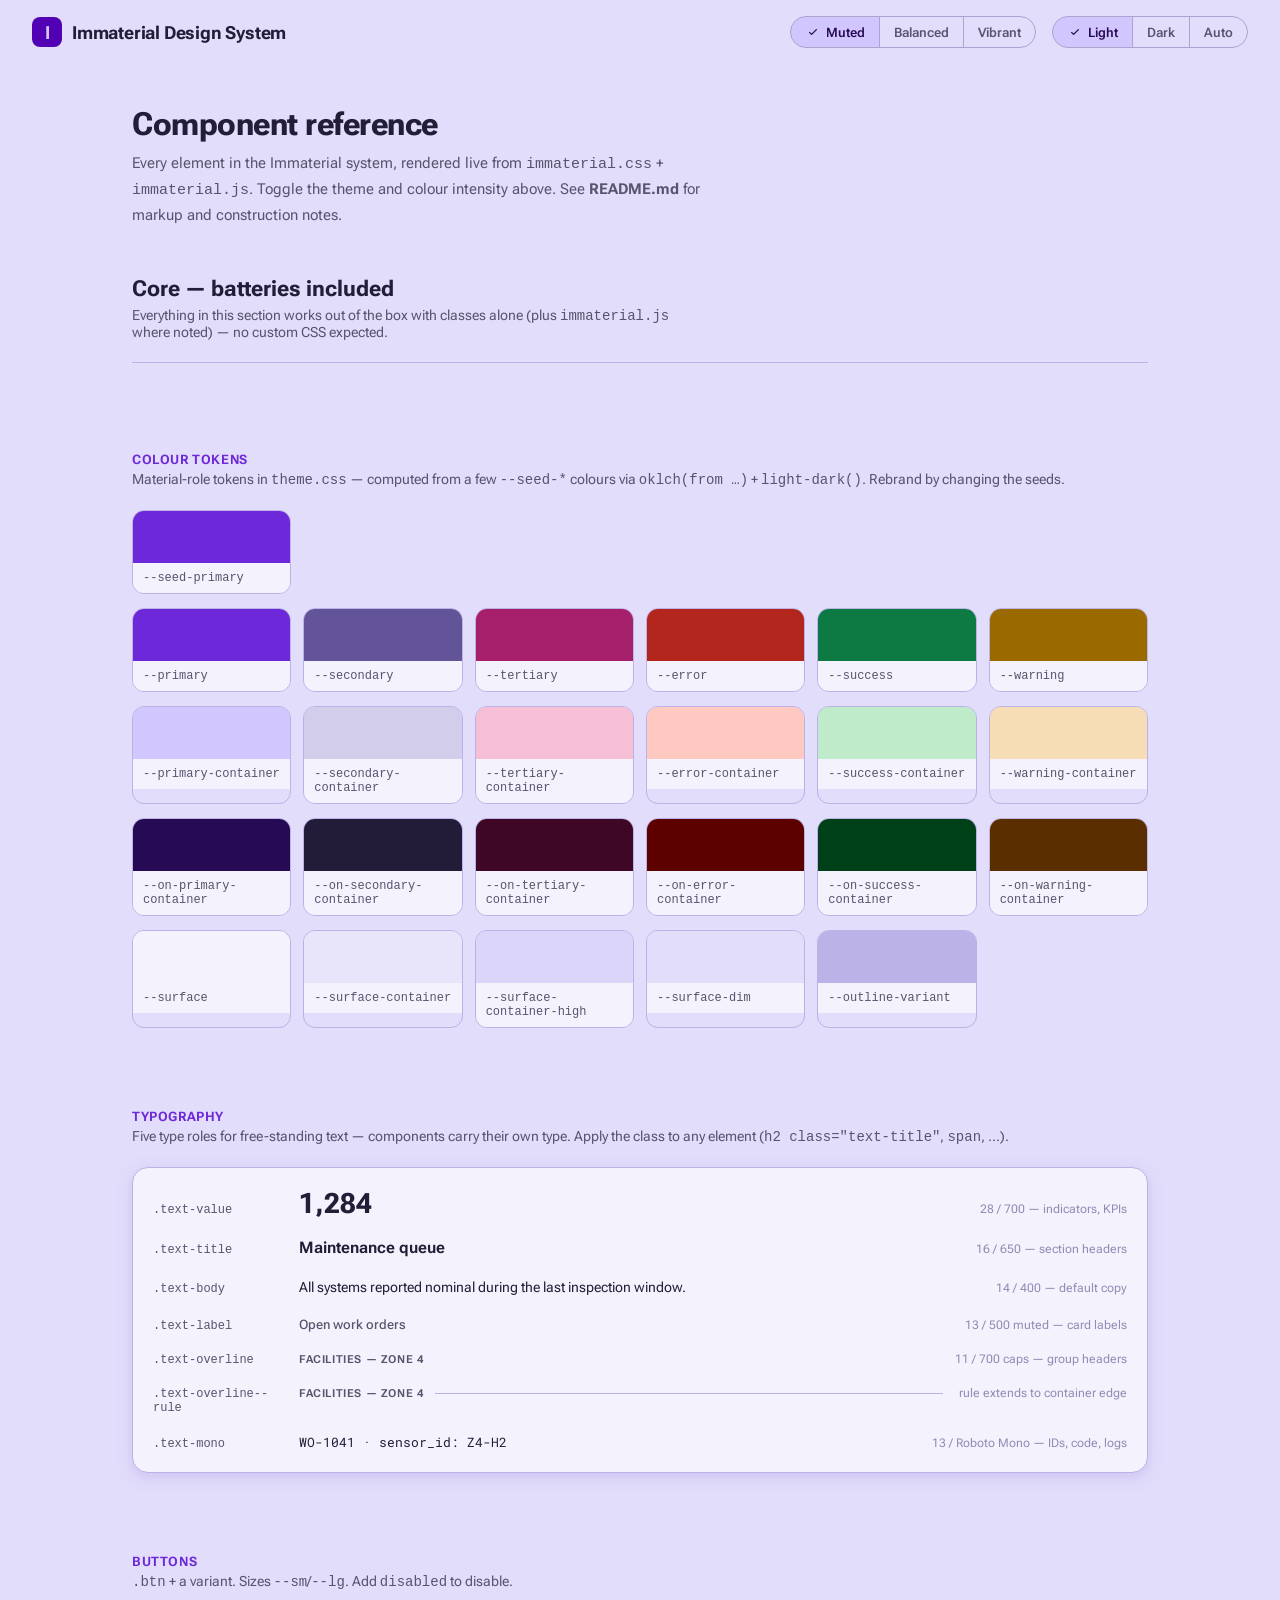
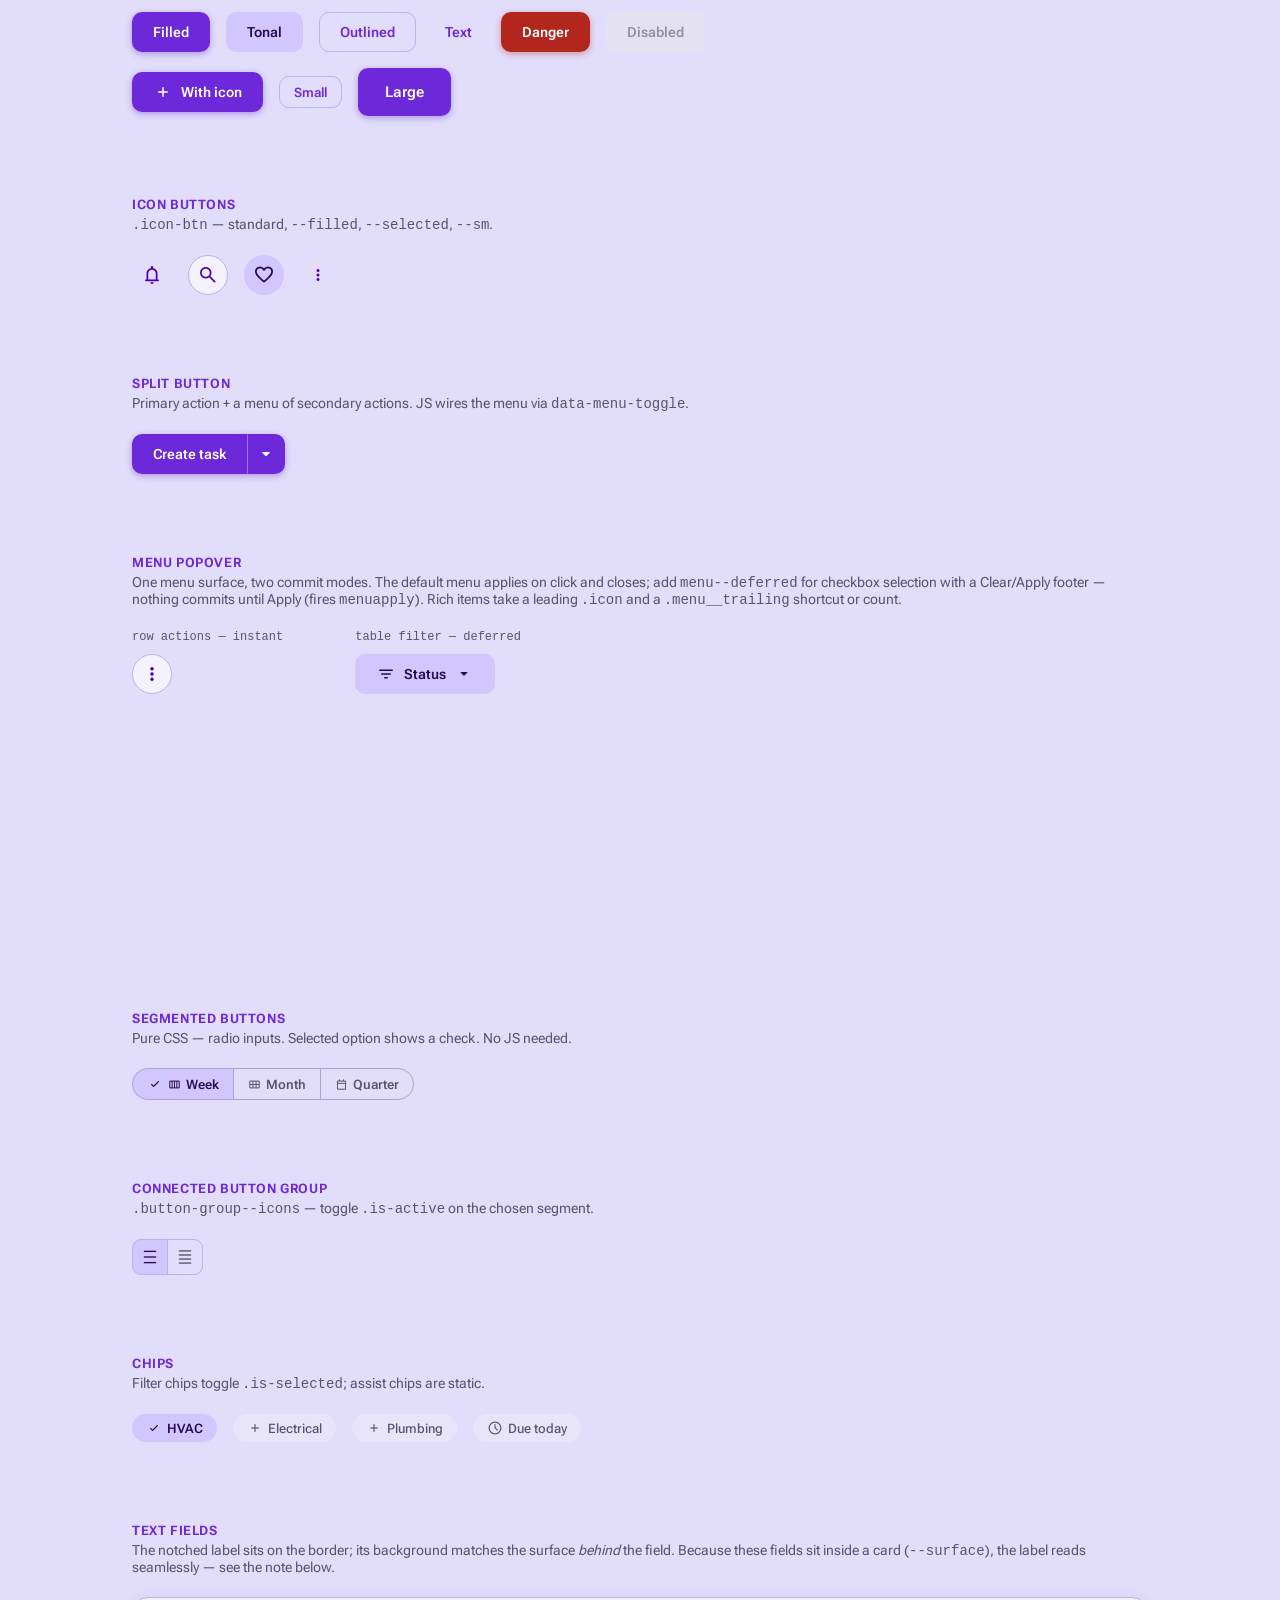
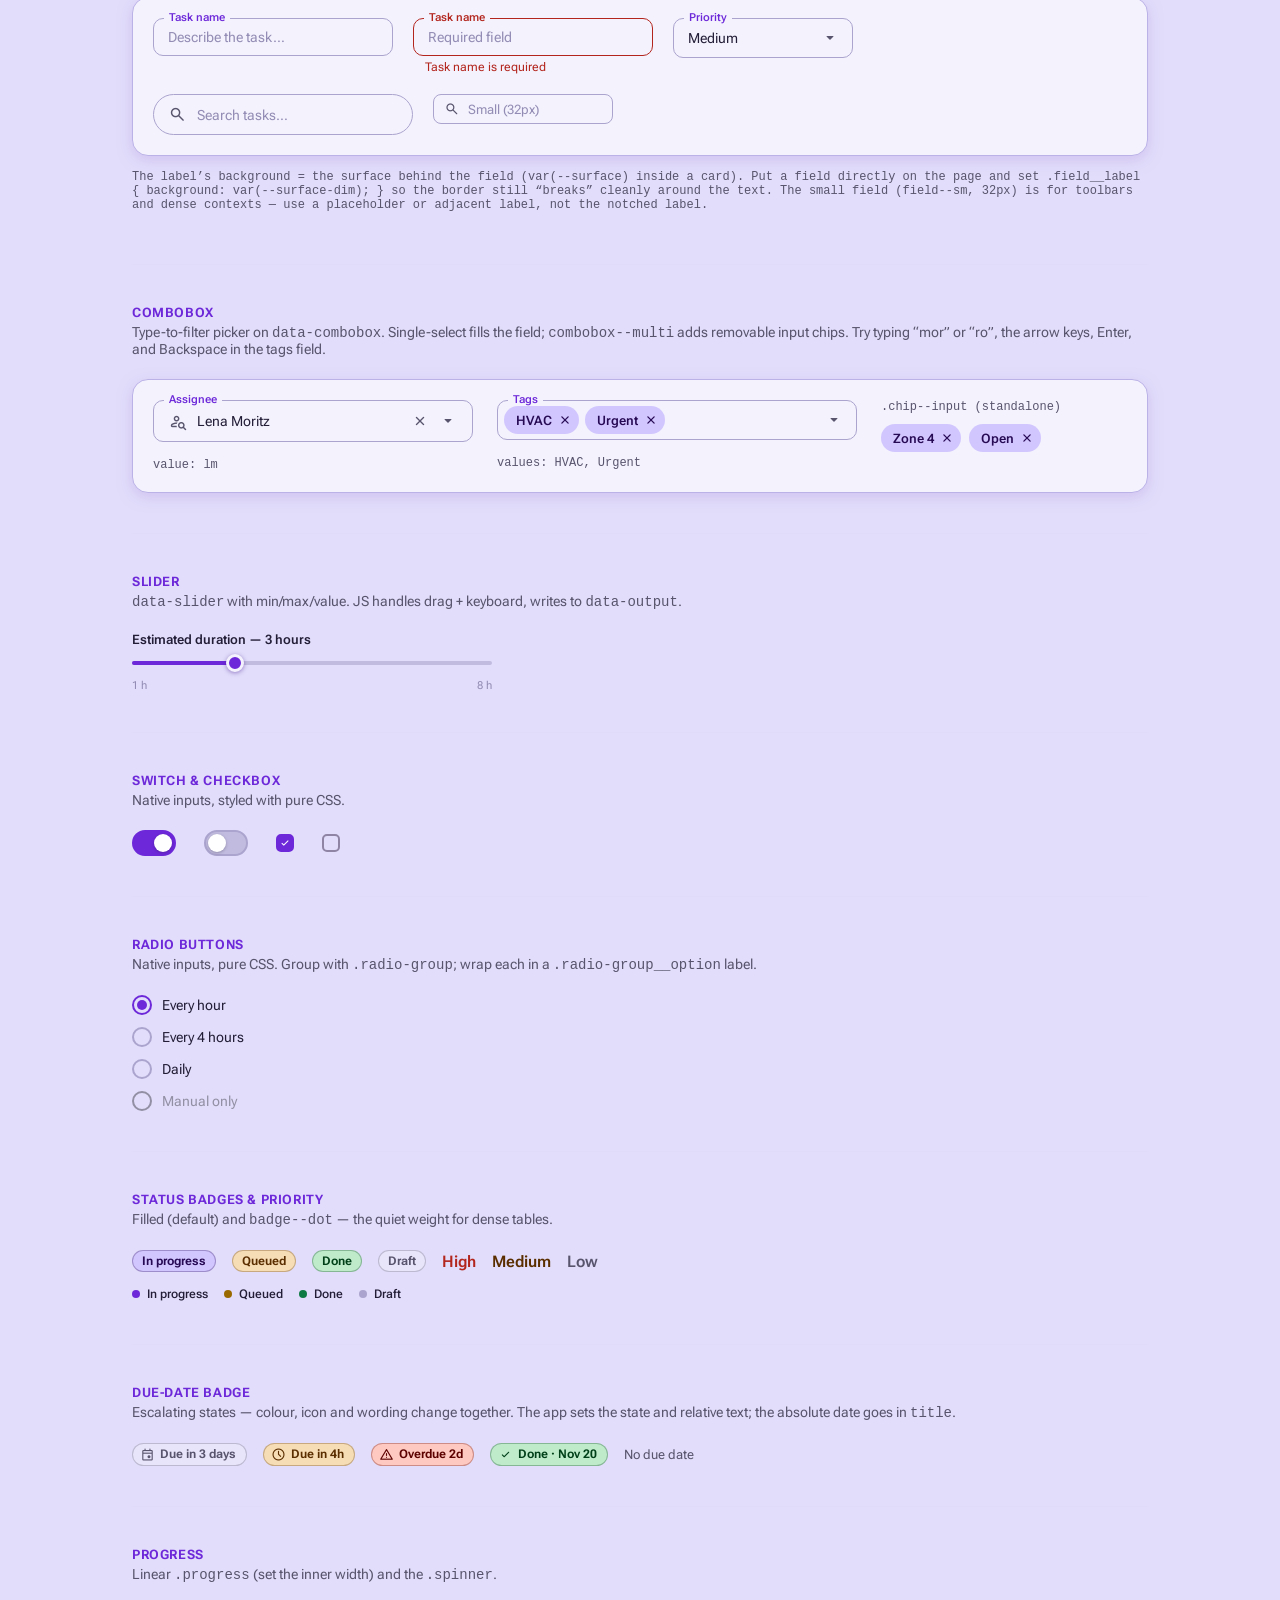
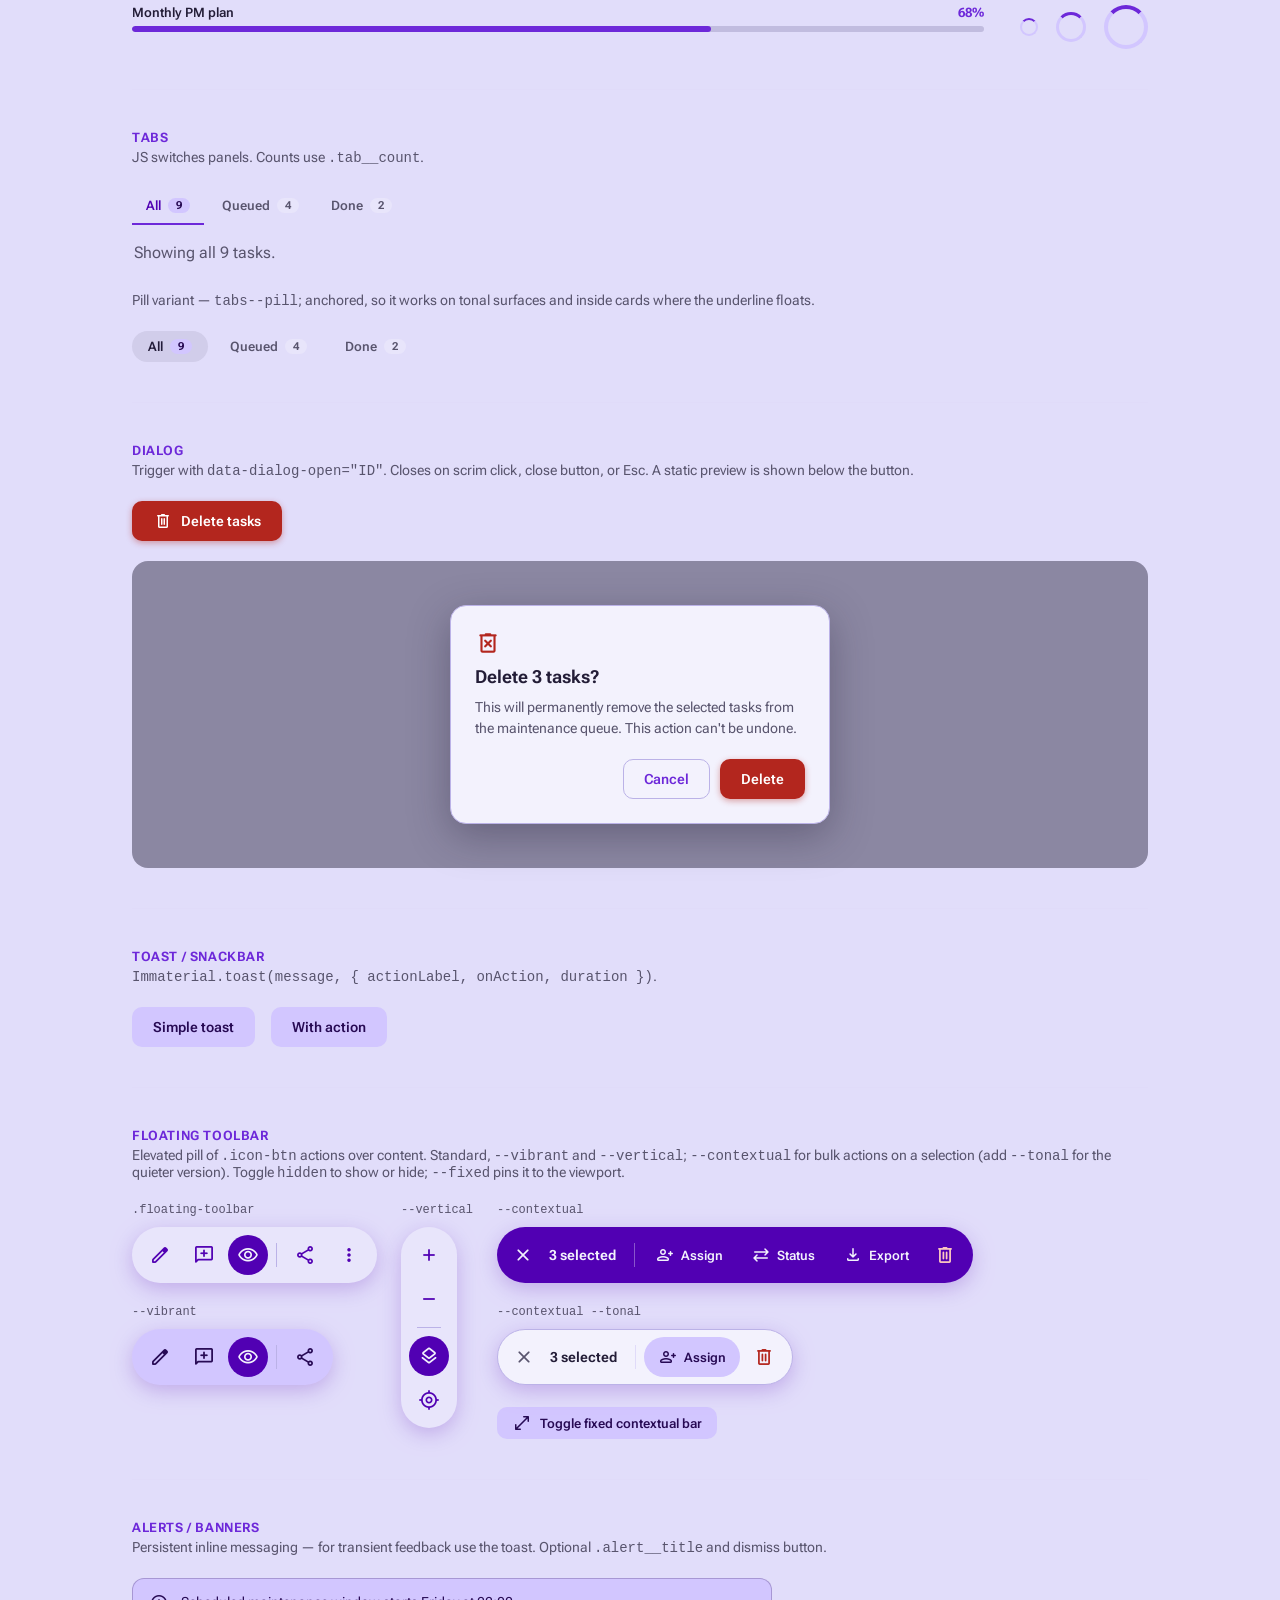
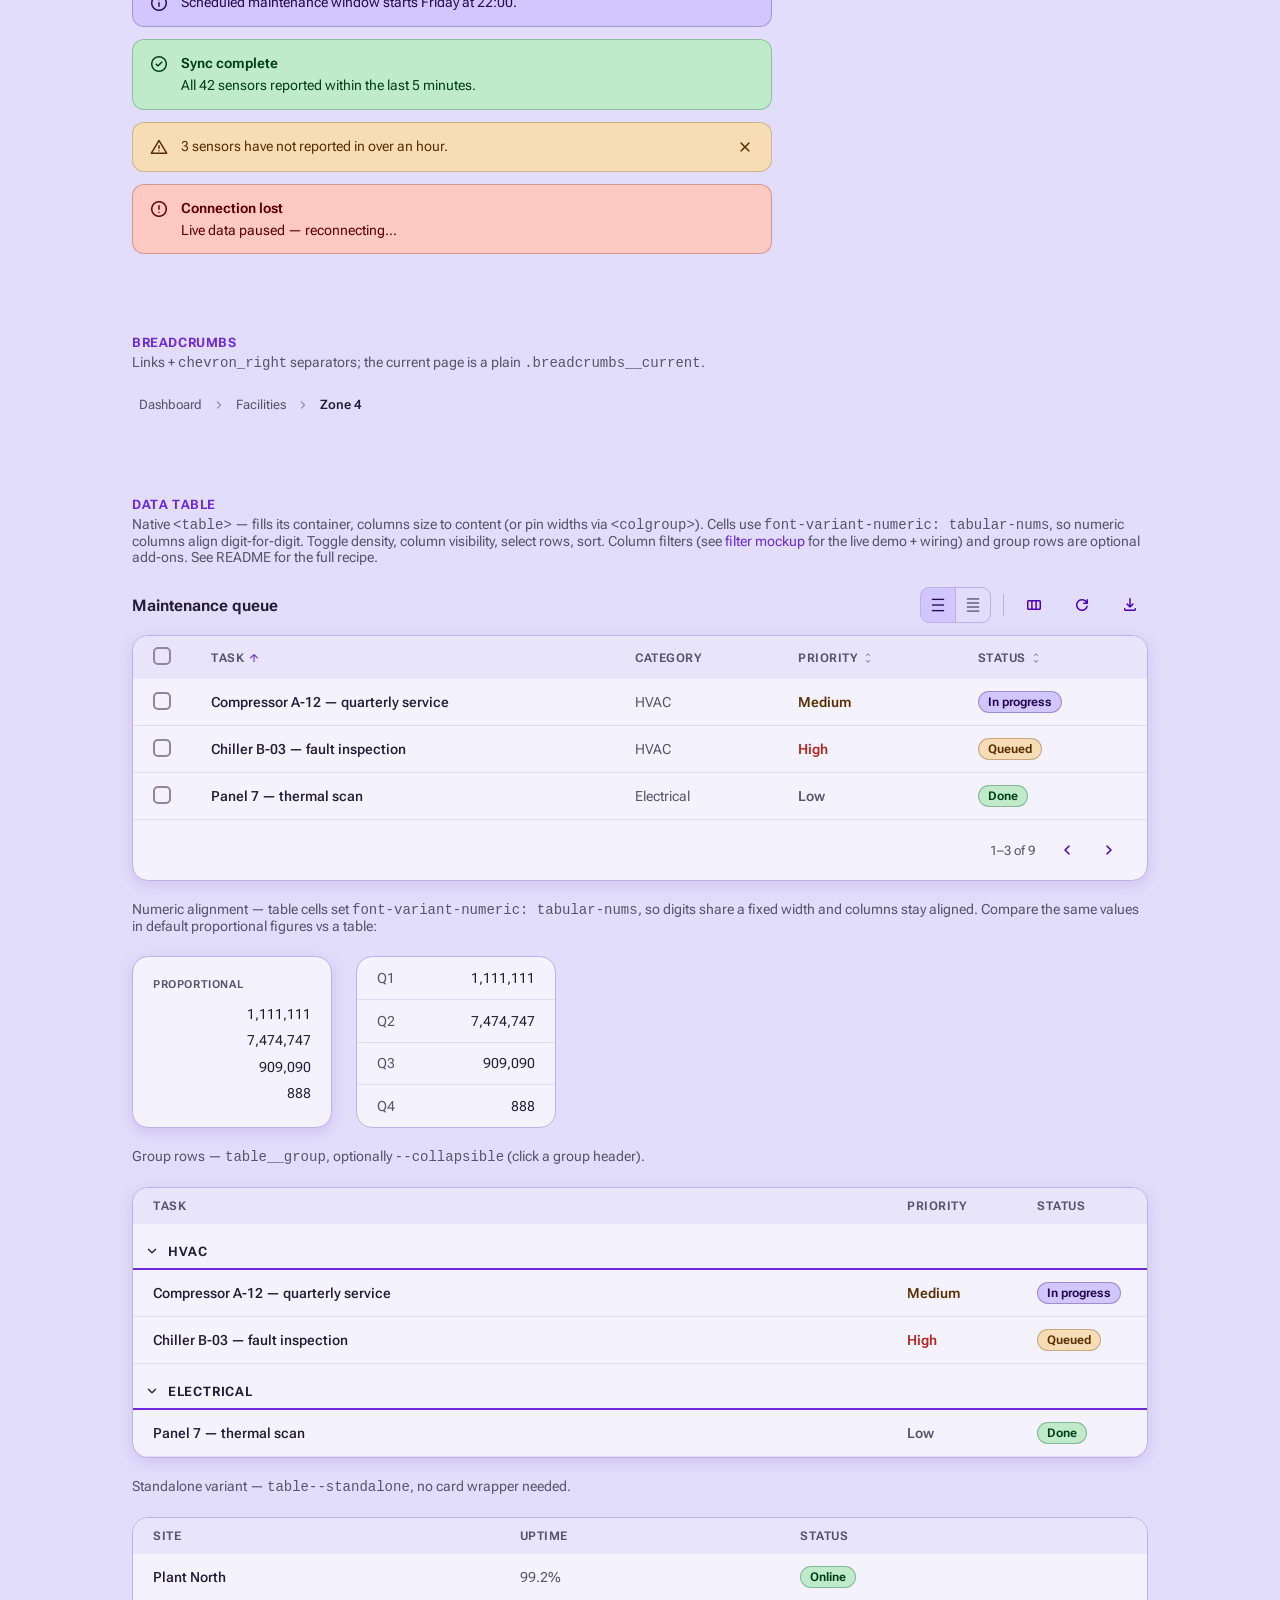
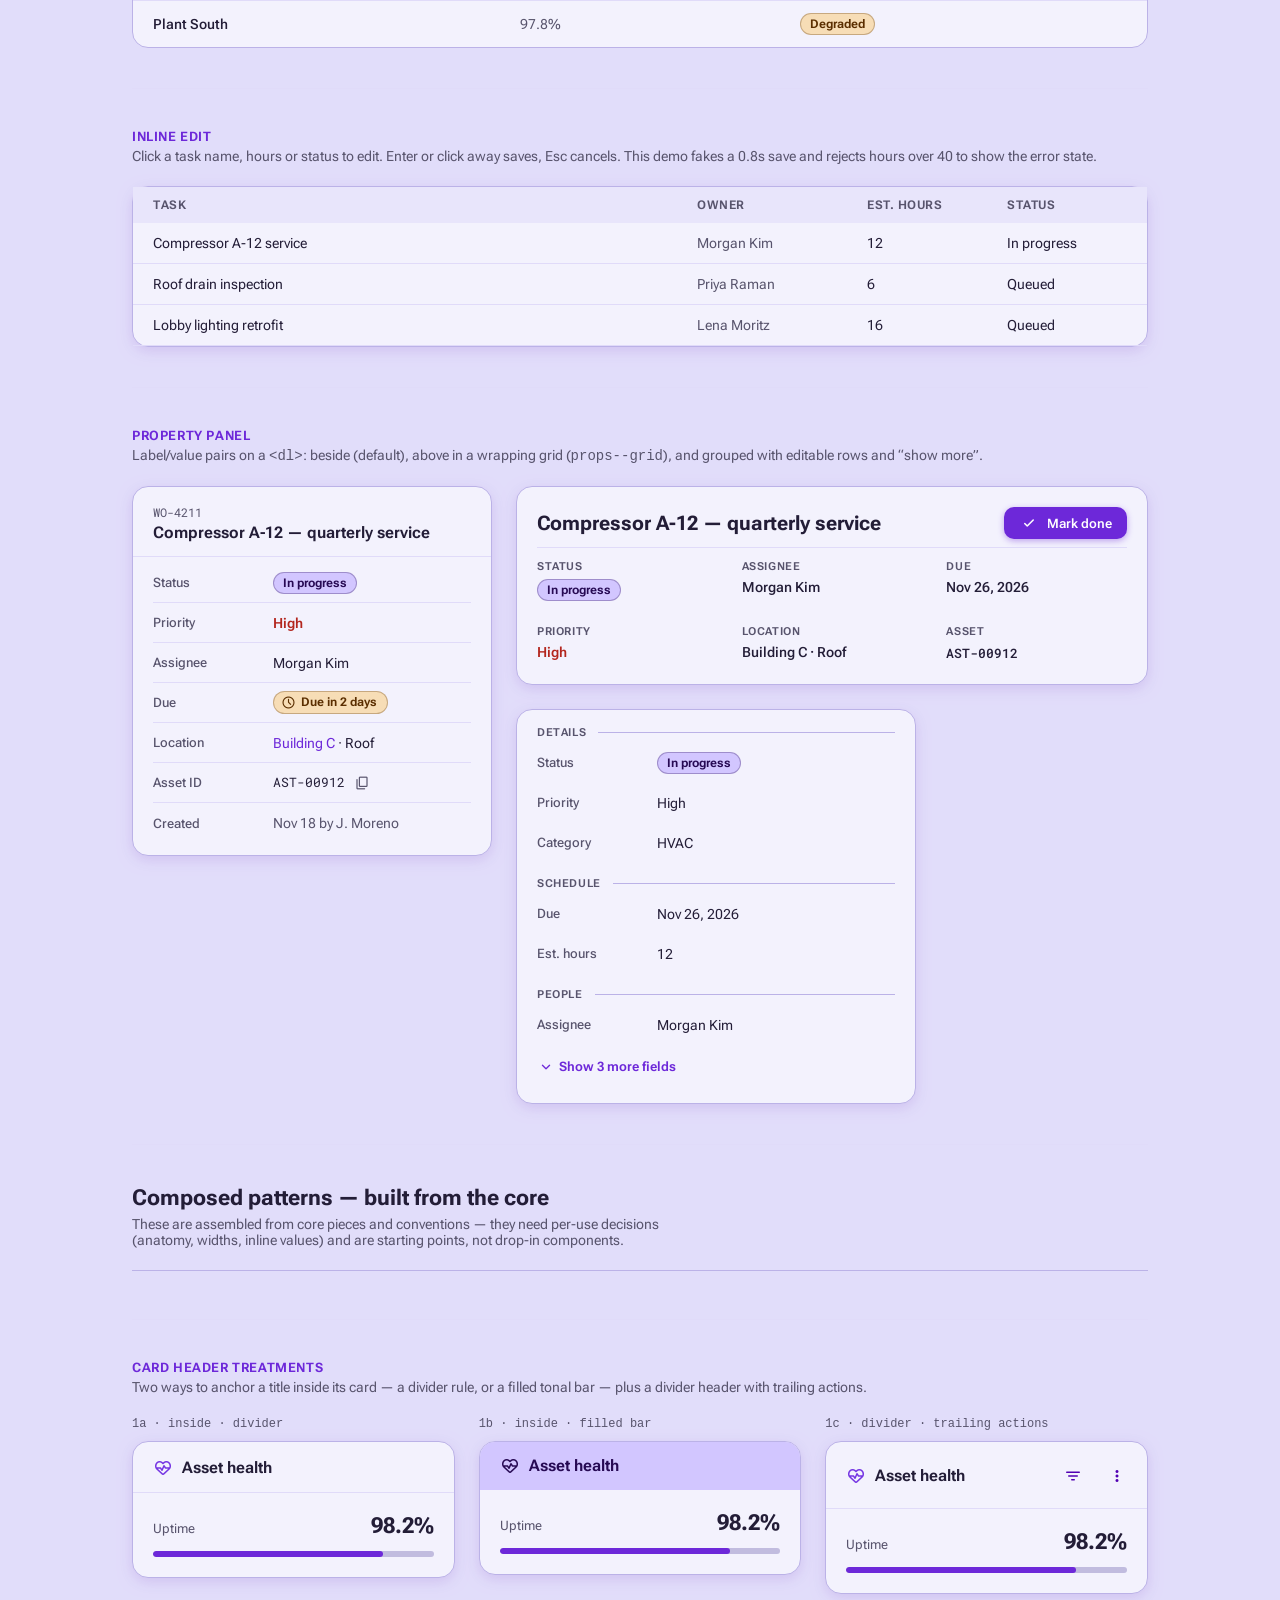
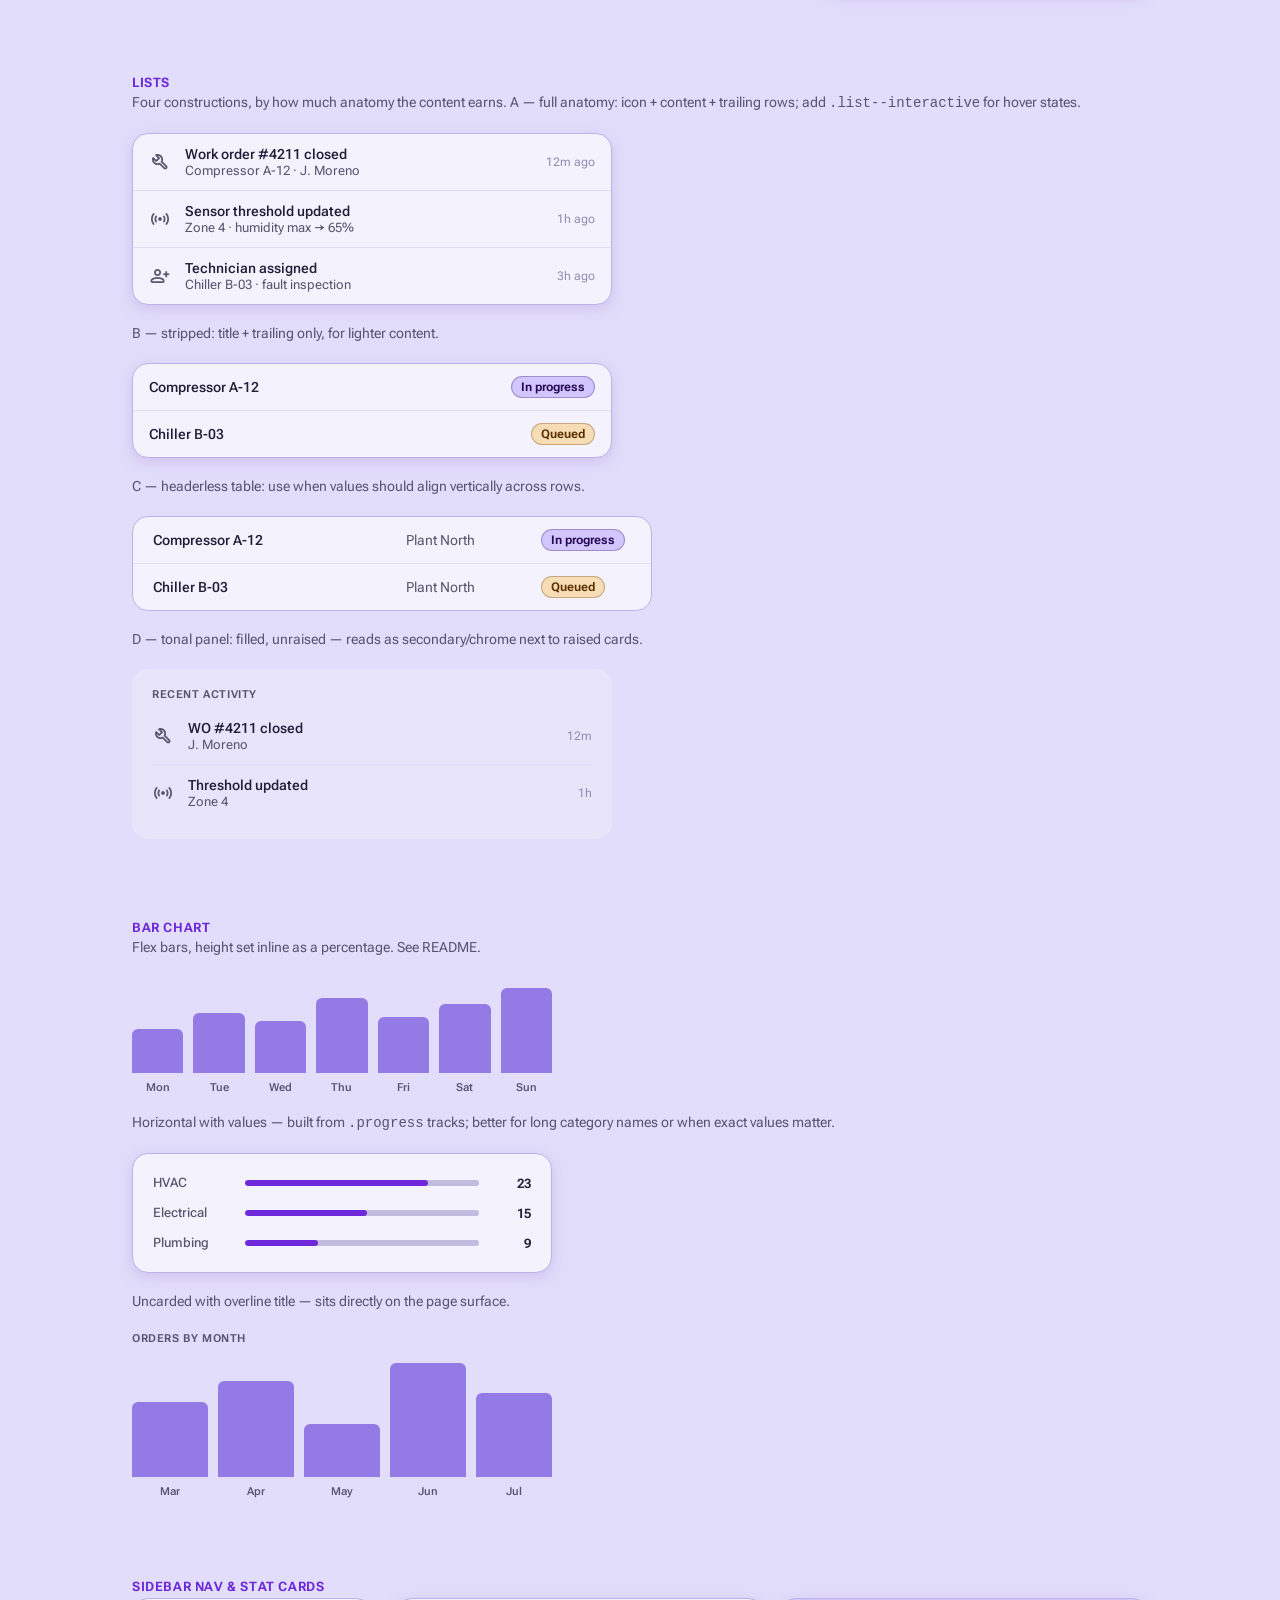
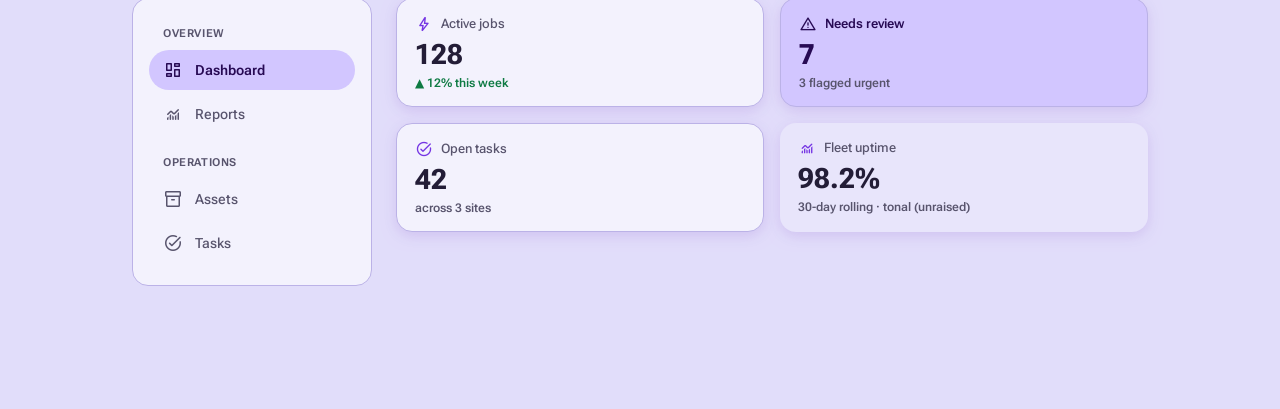
==== commit 38da502e: "added Color Theme instensity" ====
--- a/showcase.html
+++ b/showcase.html
@@ -71,6 +71,11 @@
 <!-- ══════ TOP BAR ══════ -->
 <div class="topbar">
   <div class="topbar__title"><span class="topbar__logo">I</span> Immaterial Design System</div>
+  <div class="segmented" role="radiogroup" aria-label="Colour intensity">
+    <label class="segmented__option"><input type="radio" name="intensity" value="muted" checked onchange="Immaterial.setIntensity('muted')"><span class="icon segmented__check">check</span>Muted</label>
+    <label class="segmented__option"><input type="radio" name="intensity" value="balanced" onchange="Immaterial.setIntensity('balanced')"><span class="icon segmented__check">check</span>Balanced</label>
+    <label class="segmented__option"><input type="radio" name="intensity" value="vibrant" onchange="Immaterial.setIntensity('vibrant')"><span class="icon segmented__check">check</span>Vibrant</label>
+  </div>
   <div class="segmented" role="radiogroup" aria-label="Theme">
     <label class="segmented__option"><input type="radio" name="theme" value="light" checked onchange="Immaterial.setTheme('light')"><span class="icon segmented__check">check</span>Light</label>
     <label class="segmented__option"><input type="radio" name="theme" value="dark" onchange="Immaterial.setTheme('dark')"><span class="icon segmented__check">check</span>Dark</label>
@@ -82,7 +87,7 @@
 
   <div class="lead">
     <h1>Component reference</h1>
-    <p>Every element in the Immaterial system, rendered live from <code>immaterial.css</code> + <code>immaterial.js</code>. Toggle the theme above. See <strong>README.md</strong> for markup and construction notes.</p>
+    <p>Every element in the Immaterial system, rendered live from <code>immaterial.css</code> + <code>immaterial.js</code>. Toggle the theme and colour intensity above. See <strong>README.md</strong> for markup and construction notes.</p>
   </div>
 
     <!-- ===== CORE — BATTERIES INCLUDED ===== -->
@@ -999,6 +1004,16 @@
 
 <script src="immaterial.js"></script>
 <script>
+  // Demo-only: reflect a remembered theme / intensity in the top-bar toggles
+  (function () {
+    var root = document.documentElement;
+    var t = root.getAttribute('data-theme') || 'auto';
+    var i = root.getAttribute('data-intensity') || 'muted';
+    var tr = document.querySelector('input[name="theme"][value="' + t + '"]');
+    var ir = document.querySelector('input[name="intensity"][value="' + i + '"]');
+    if (tr) tr.checked = true;
+    if (ir) ir.checked = true;
+  })();
   // Demo-only glue for the connected button group
   function pick(btn){ [...btn.parentElement.children].forEach(function(b){ b.classList.remove('is-active'); }); btn.classList.add('is-active'); }
 </script>
--- a/theme.css
+++ b/theme.css
@@ -10,6 +10,13 @@
    Light/dark: every token carries both values via light-dark().
    Follow the OS (default), or force with
    <html data-theme="light"> / <html data-theme="dark">.
+
+   Intensity: how much colour the palette carries. Three 0–1 dials
+   (see INTENSITY below) blend each token from its muted value (0,
+   the Material default) to a vibrant value (1). Presets:
+   <html data-intensity="muted | balanced | vibrant">, or set the
+   dials yourself. data-intensity also works on any element to give
+   one section its own intensity.
 
    Escape hatch: any computed token can be overridden with a
    literal colour in your own stylesheet — e.g. if an extreme
@@ -51,41 +58,98 @@
   --seed-success:   #0E7A43;
   --seed-warning:   #9A6A00;
 
+  /* ---------- INTENSITY — three 0–1 dials ----------
+     0 = muted (Material default) · 1 = vibrant. Each token blends
+     between the two, so in-between values work. Values above 1 are
+     not contrast-checked.
+       tint   — pale tints: surfaces, containers, dividers, row states.
+                Tints step slightly DARKER as they gain colour, because
+                very light tones can't hold much chroma on screen.
+       mid    — mid-tones: outlines, tracks, secondary text.
+       accent — strong colours: dark-mode primary, secondary/tertiary,
+                chart bars. (Light-mode primary is the seed itself and
+                never changes; text on containers and the status
+                colours are fixed at every intensity.) */
+  --intensity-tint:   0;
+  --intensity-mid:    0;
+  --intensity-accent: 0;
+}
+
+/* ---------- INTENSITY PRESETS ---------- */
+[data-intensity="muted"]    { --intensity-tint: 0; --intensity-mid: 0;   --intensity-accent: 0; }
+[data-intensity="balanced"] { --intensity-tint: 1; --intensity-mid: 0.5; --intensity-accent: 0; }
+[data-intensity="vibrant"]  { --intensity-tint: 1; --intensity-mid: 1;   --intensity-accent: 1; }
+
+/* ---------- DERIVED TOKENS ----------
+   Declared on :root AND on [data-intensity] so a section with its
+   own data-intensity recalculates them (custom properties resolve
+   var() where they are declared, not where they are used).
+   Note: your own :root overrides of these tokens won't reach inside
+   such a section — repeat them on [data-intensity] if needed. */
+:root, [data-intensity] {
   /* ---------- PRIMARY ---------- */
-  --primary:              light-dark(var(--seed-primary), oklch(from var(--seed-primary) 0.78 calc(c * 0.45) h));
+  --primary: light-dark(
+    var(--seed-primary),
+    oklch(from var(--seed-primary) calc(0.78 - 0.02 * var(--intensity-accent)) calc(c * (0.45 + 0.1 * var(--intensity-accent))) h));
   --primary-hover:        light-dark(oklch(from var(--seed-primary) 0.52 c h), oklch(from var(--seed-primary) 0.84 calc(c * 0.35) h));
   --primary-strong:       light-dark(oklch(from var(--seed-primary) 0.38 c h), oklch(from var(--seed-primary) 0.89 calc(c * 0.25) h));
   --on-primary:           light-dark(#FFFFFF, oklch(from var(--seed-primary) 0.25 calc(c * 0.5) h));
-  --primary-container:    light-dark(oklch(from var(--seed-primary) 0.86 calc(c * 0.38) h), oklch(from var(--seed-primary) 0.37 calc(c * 0.5) h));
+  --primary-container: light-dark(
+    oklch(from var(--seed-primary) calc(0.86 - 0.06 * var(--intensity-tint)) calc(c * (0.38 + 0.08 * var(--intensity-tint))) h),
+    oklch(from var(--seed-primary) calc(0.37 + 0.03 * var(--intensity-tint)) calc(c * (0.5 + 0.18 * var(--intensity-tint))) h));
   --on-primary-container: light-dark(oklch(from var(--seed-primary) 0.25 calc(c * 0.5) h), oklch(from var(--seed-primary) 0.90 calc(c * 0.2) h));
 
   /* ---------- SECONDARY ---------- */
-  --secondary:              light-dark(var(--seed-secondary), oklch(from var(--seed-secondary) 0.78 calc(c * 0.45) h));
+  --secondary: light-dark(
+    oklch(from var(--seed-secondary) l calc(c * (1 + 0.556 * var(--intensity-accent))) h),
+    oklch(from var(--seed-secondary) 0.78 calc(c * 0.45 * (1 + 0.556 * var(--intensity-accent))) h));
   --on-secondary:           light-dark(#FFFFFF, oklch(from var(--seed-secondary) 0.25 calc(c * 0.5) h));
-  --secondary-container:    light-dark(oklch(from var(--seed-secondary) 0.86 calc(c * 0.38) h), oklch(from var(--seed-secondary) 0.37 calc(c * 0.5) h));
+  --secondary-container: light-dark(
+    oklch(from var(--seed-secondary) calc(0.86 - 0.02 * var(--intensity-tint)) calc(c * (0.38 + 0.4 * var(--intensity-tint))) h),
+    oklch(from var(--seed-secondary) calc(0.37 + 0.03 * var(--intensity-tint)) calc(c * (0.5 + 0.56 * var(--intensity-tint))) h));
   --on-secondary-container: light-dark(oklch(from var(--seed-secondary) 0.25 calc(c * 0.5) h), oklch(from var(--seed-secondary) 0.90 calc(c * 0.2) h));
 
   /* ---------- TERTIARY ---------- */
-  --tertiary:              light-dark(var(--seed-tertiary), oklch(from var(--seed-tertiary) 0.78 calc(c * 0.45) h));
+  --tertiary: light-dark(
+    oklch(from var(--seed-tertiary) l calc(c * (1 + 0.2 * var(--intensity-accent))) h),
+    oklch(from var(--seed-tertiary) 0.78 calc(c * 0.45 * (1 + 0.2 * var(--intensity-accent))) h));
   --on-tertiary:           light-dark(#FFFFFF, oklch(from var(--seed-tertiary) 0.25 calc(c * 0.5) h));
-  --tertiary-container:    light-dark(oklch(from var(--seed-tertiary) 0.86 calc(c * 0.38) h), oklch(from var(--seed-tertiary) 0.37 calc(c * 0.5) h));
+  --tertiary-container: light-dark(
+    oklch(from var(--seed-tertiary) calc(0.86 - 0.04 * var(--intensity-tint)) calc(c * (0.38 + 0.16 * var(--intensity-tint))) h),
+    oklch(from var(--seed-tertiary) calc(0.37 + 0.03 * var(--intensity-tint)) calc(c * (0.5 + 0.32 * var(--intensity-tint))) h));
   --on-tertiary-container: light-dark(oklch(from var(--seed-tertiary) 0.25 calc(c * 0.5) h), oklch(from var(--seed-tertiary) 0.90 calc(c * 0.2) h));
 
   /* ---------- SURFACES (neutrals tinted by the primary hue) ---------- */
-  --surface:                light-dark(oklch(from var(--seed-primary) 0.965 0.015 h), oklch(from var(--seed-primary) 0.24 0.03 h));
-  --surface-dim:            light-dark(oklch(from var(--seed-primary) 0.91 0.04 h), oklch(from var(--seed-primary) 0.18 0.025 h));  /* page background */
-  --surface-container:      light-dark(oklch(from var(--seed-primary) 0.93 0.03 h), oklch(from var(--seed-primary) 0.28 0.04 h));
-  --surface-container-high: light-dark(oklch(from var(--seed-primary) 0.89 0.05 h), oklch(from var(--seed-primary) 0.32 0.05 h));
-  --outline:                light-dark(oklch(from var(--seed-primary) 0.74 0.06 h), oklch(from var(--seed-primary) 0.52 0.06 h));
-  --outline-variant:        light-dark(oklch(from var(--seed-primary) 0.79 0.075 h), oklch(from var(--seed-primary) 0.40 0.05 h));  /* borders */
-  --divider:                light-dark(oklch(from var(--seed-primary) 0.905 0.04 h), oklch(from var(--seed-primary) 0.30 0.035 h));
+  --surface: light-dark(
+    oklch(from var(--seed-primary) calc(0.965 + 0.005 * var(--intensity-tint)) 0.015 h),
+    oklch(from var(--seed-primary) calc(0.24 + 0.005 * var(--intensity-tint)) calc(0.03 + 0.018 * var(--intensity-tint)) h));
+  --surface-dim: light-dark(
+    oklch(from var(--seed-primary) calc(0.91 - 0.015 * var(--intensity-tint)) calc(0.04 + 0.015 * var(--intensity-tint)) h),
+    oklch(from var(--seed-primary) 0.18 calc(0.025 + 0.015 * var(--intensity-tint)) h));  /* page background */
+  --surface-container: light-dark(
+    oklch(from var(--seed-primary) calc(0.93 - 0.005 * var(--intensity-tint)) calc(0.03 + 0.008 * var(--intensity-tint)) h),
+    oklch(from var(--seed-primary) calc(0.28 + 0.005 * var(--intensity-tint)) calc(0.04 + 0.025 * var(--intensity-tint)) h));
+  --surface-container-high: light-dark(
+    oklch(from var(--seed-primary) calc(0.89 - 0.01 * var(--intensity-tint)) calc(0.05 + 0.012 * var(--intensity-tint)) h),
+    oklch(from var(--seed-primary) calc(0.32 + 0.005 * var(--intensity-tint)) calc(0.05 + 0.03 * var(--intensity-tint)) h));
+  --outline: light-dark(
+    oklch(from var(--seed-primary) calc(0.74 - 0.04 * var(--intensity-mid)) calc(0.06 + 0.03 * var(--intensity-mid)) h),
+    oklch(from var(--seed-primary) calc(0.52 + 0.02 * var(--intensity-mid)) calc(0.06 + 0.03 * var(--intensity-mid)) h));
+  --outline-variant: light-dark(
+    oklch(from var(--seed-primary) calc(0.79 - 0.03 * var(--intensity-mid)) calc(0.075 + 0.035 * var(--intensity-mid)) h),
+    oklch(from var(--seed-primary) calc(0.4 + 0.02 * var(--intensity-mid)) calc(0.05 + 0.04 * var(--intensity-mid)) h));  /* borders */
+  --divider: light-dark(
+    oklch(from var(--seed-primary) calc(0.905 - 0.01 * var(--intensity-tint)) calc(0.04 + 0.014 * var(--intensity-tint)) h),
+    oklch(from var(--seed-primary) calc(0.3 + 0.01 * var(--intensity-tint)) calc(0.035 + 0.025 * var(--intensity-tint)) h));
 
   /* ---------- ON-SURFACE (text) ---------- */
   --on-surface:         light-dark(oklch(from var(--seed-primary) 0.25 0.05 h), oklch(from var(--seed-primary) 0.93 0.02 h));
-  --on-surface-variant: light-dark(oklch(from var(--seed-primary) 0.46 0.04 h), oklch(from var(--seed-primary) 0.75 0.05 h));
+  --on-surface-variant: light-dark(
+    oklch(from var(--seed-primary) calc(0.46 - 0.02 * var(--intensity-mid)) calc(0.04 + 0.03 * var(--intensity-mid)) h),
+    oklch(from var(--seed-primary) calc(0.75 + 0.02 * var(--intensity-mid)) calc(0.05 + 0.02 * var(--intensity-mid)) h));
   --on-surface-faint:   light-dark(oklch(from var(--seed-primary) 0.66 0.06 h), oklch(from var(--seed-primary) 0.57 0.04 h));
 
-  /* ---------- ERROR ---------- */
+  /* ---------- ERROR (fixed at every intensity) ---------- */
   --error:       light-dark(var(--seed-error), oklch(from var(--seed-error) 0.42 c h));
   --error-hover: light-dark(oklch(from var(--seed-error) 0.42 c h), oklch(from var(--seed-error) 0.50 c h));
   --on-error:    light-dark(#FFFFFF, oklch(from var(--seed-error) 0.90 calc(c * 0.25) h));
@@ -93,7 +157,7 @@
   --error-container:    light-dark(oklch(from var(--seed-error) 0.88 calc(c * 0.35) h), oklch(from var(--seed-error) 0.30 calc(c * 0.6) h));
   --on-error-container: light-dark(oklch(from var(--seed-error) 0.28 calc(c * 0.8) h), oklch(from var(--seed-error) 0.90 calc(c * 0.3) h));
 
-  /* ---------- SUCCESS / WARNING ---------- */
+  /* ---------- SUCCESS / WARNING (fixed at every intensity) ---------- */
   --success:              light-dark(var(--seed-success), oklch(from var(--seed-success) 0.80 calc(c * 0.8) h));
   --success-container:    light-dark(oklch(from var(--seed-success) 0.90 calc(c * 0.5) h), oklch(from var(--seed-success) 0.32 calc(c * 0.8) h));
   --on-success-container: light-dark(oklch(from var(--seed-success) 0.32 calc(c * 0.8) h), oklch(from var(--seed-success) 0.90 calc(c * 0.5) h));
@@ -104,10 +168,18 @@
   /* ---------- STATES & COMPONENT COLOURS ---------- */
   --disabled-bg:   light-dark(oklch(from var(--seed-primary) 0.92 0.02 h), oklch(from var(--seed-primary) 0.27 0.03 h));
   --disabled-text: light-dark(oklch(from var(--seed-primary) 0.66 0.03 h), oklch(from var(--seed-primary) 0.50 0.03 h));
-  --track:         light-dark(oklch(from var(--seed-primary) 0.81 0.05 h), oklch(from var(--seed-primary) 0.33 0.05 h));
-  --row-hover:     light-dark(oklch(from var(--seed-primary) 0.94 0.025 h), oklch(from var(--seed-primary) 0.27 0.035 h));
-  --row-selected:  light-dark(oklch(from var(--seed-primary) 0.92 0.045 h), oklch(from var(--seed-primary) 0.35 0.08 h));
-  --chart-bar:     light-dark(oklch(from var(--seed-primary) 0.65 calc(c * 0.65) h), oklch(from var(--seed-primary) 0.62 calc(c * 0.6) h));
+  --track: light-dark(
+    oklch(from var(--seed-primary) calc(0.81 - 0.03 * var(--intensity-mid)) calc(0.05 + 0.05 * var(--intensity-mid)) h),
+    oklch(from var(--seed-primary) calc(0.33 + 0.02 * var(--intensity-mid)) calc(0.05 + 0.03 * var(--intensity-mid)) h));
+  --row-hover: light-dark(
+    oklch(from var(--seed-primary) calc(0.94 - 0.005 * var(--intensity-tint)) calc(0.025 + 0.009 * var(--intensity-tint)) h),
+    oklch(from var(--seed-primary) calc(0.27 + 0.02 * var(--intensity-tint)) calc(0.035 + 0.025 * var(--intensity-tint)) h));
+  --row-selected: light-dark(
+    oklch(from var(--seed-primary) calc(0.92 - 0.02 * var(--intensity-tint)) calc(0.045 + 0.007 * var(--intensity-tint)) h),
+    oklch(from var(--seed-primary) calc(0.35 + 0.01 * var(--intensity-tint)) calc(0.08 + 0.03 * var(--intensity-tint)) h));
+  --chart-bar: light-dark(
+    oklch(from var(--seed-primary) calc(0.65 - 0.05 * var(--intensity-accent)) calc(c * (0.65 + 0.2 * var(--intensity-accent))) h),
+    oklch(from var(--seed-primary) calc(0.62 + 0.02 * var(--intensity-accent)) calc(c * (0.6 + 0.15 * var(--intensity-accent))) h));
   --ring:          light-dark(oklch(from var(--seed-primary) 0.52 c h), oklch(from var(--seed-primary) 0.78 calc(c * 0.45) h));
 
   --scrim:           light-dark(oklch(from var(--seed-primary) 0.25 0.05 h / 0.45), oklch(0 0 0 / 0.62));
